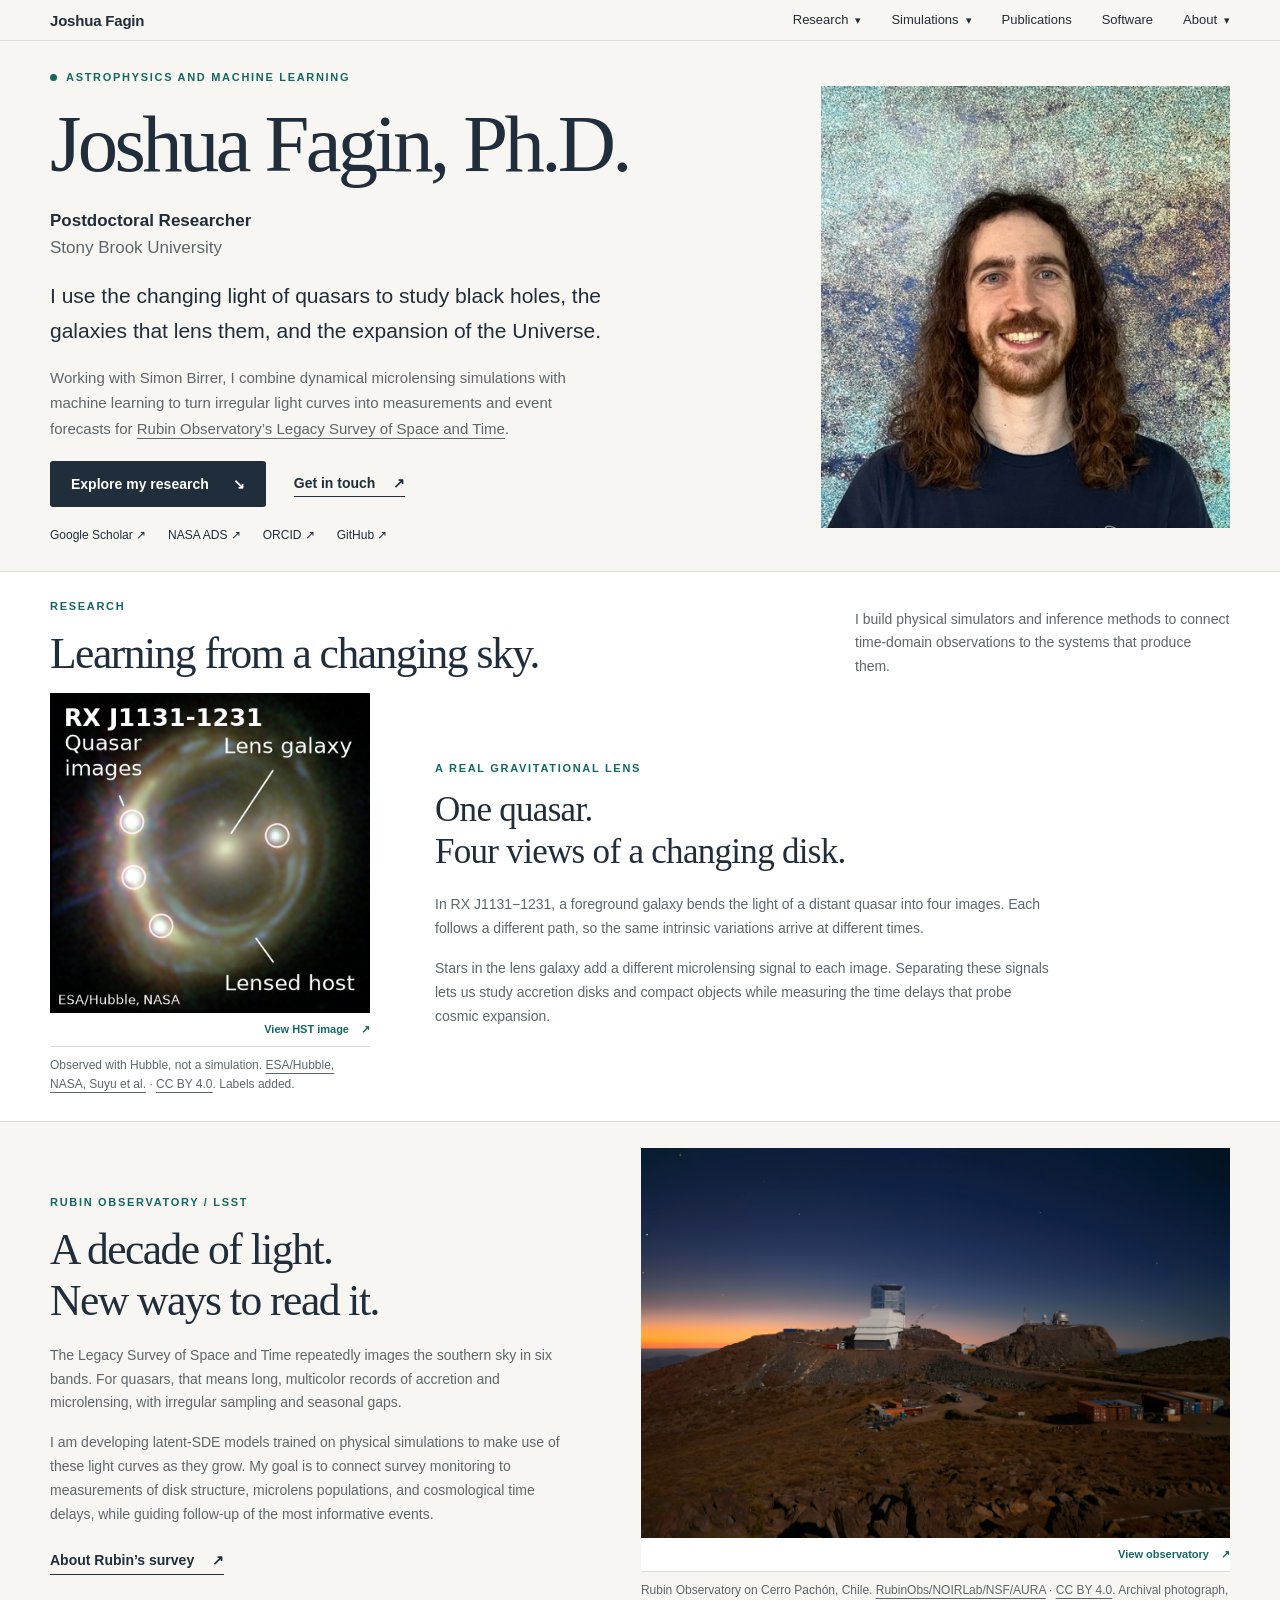
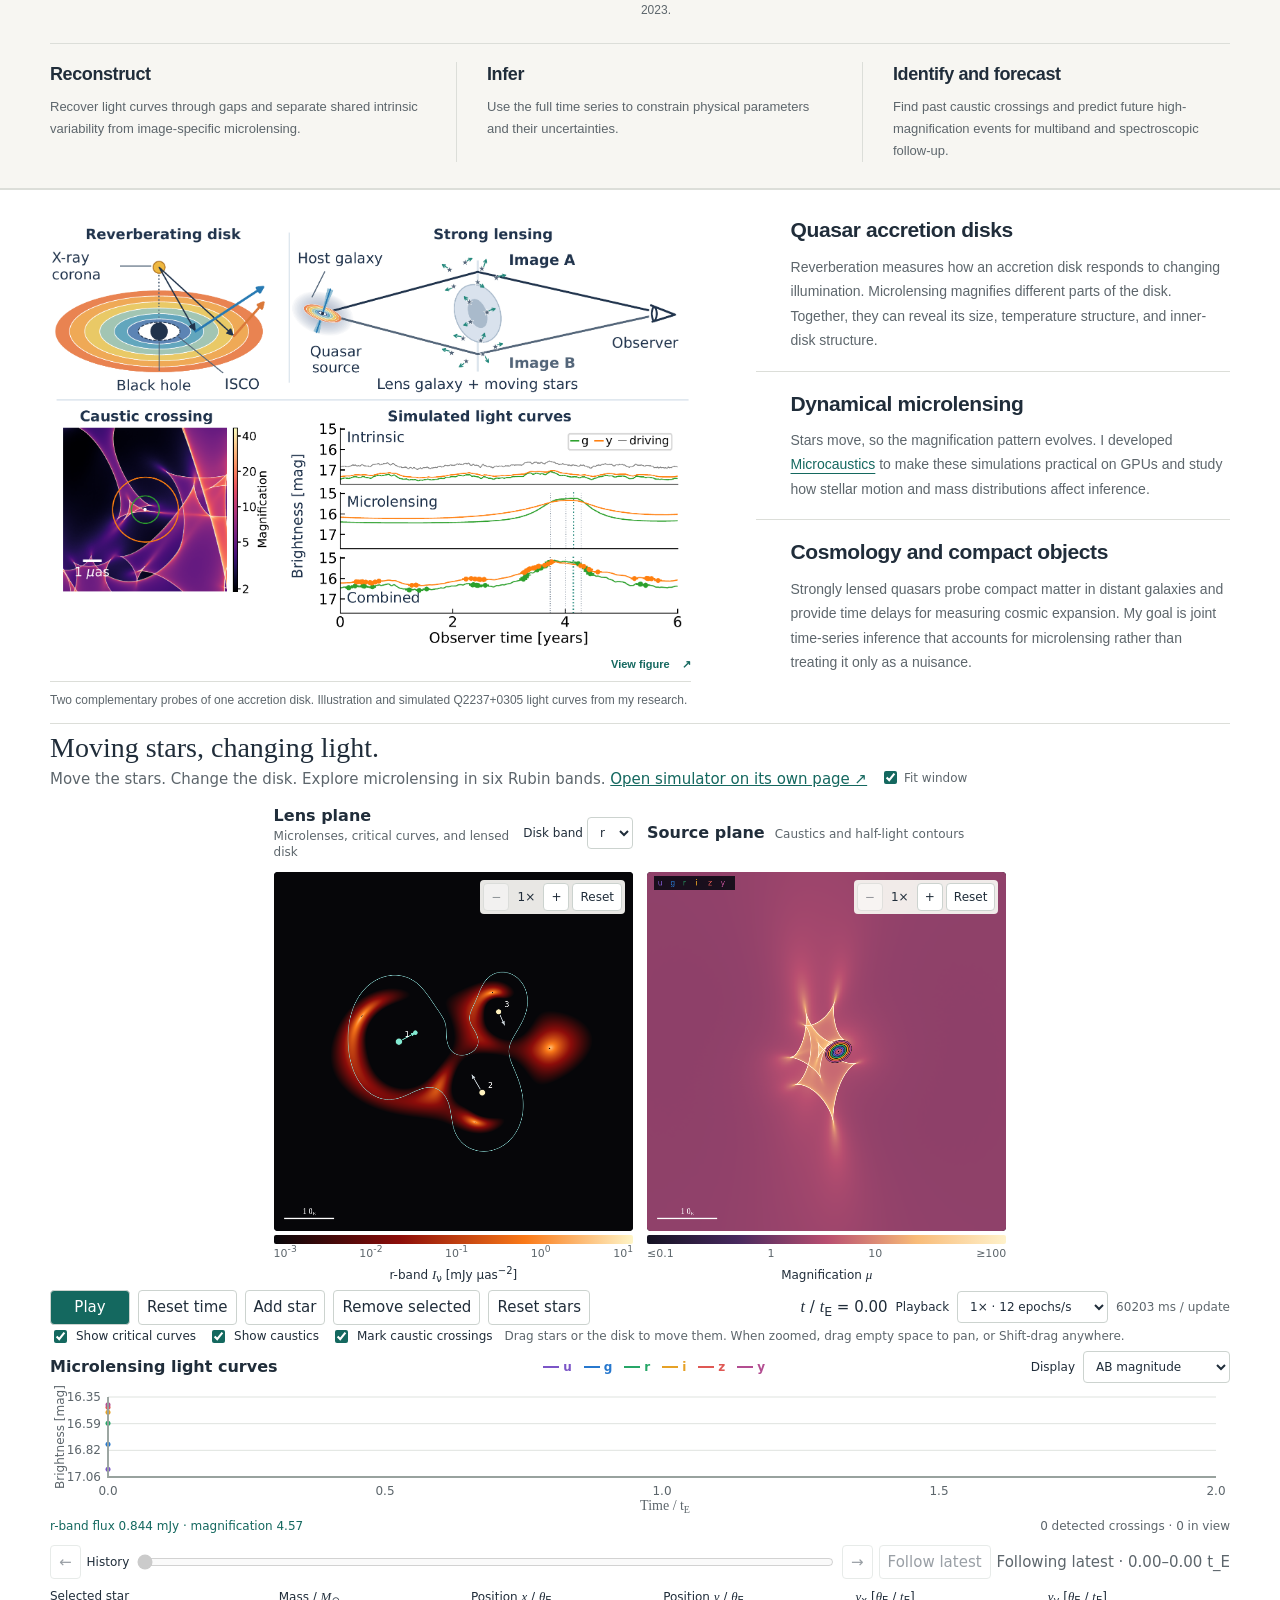
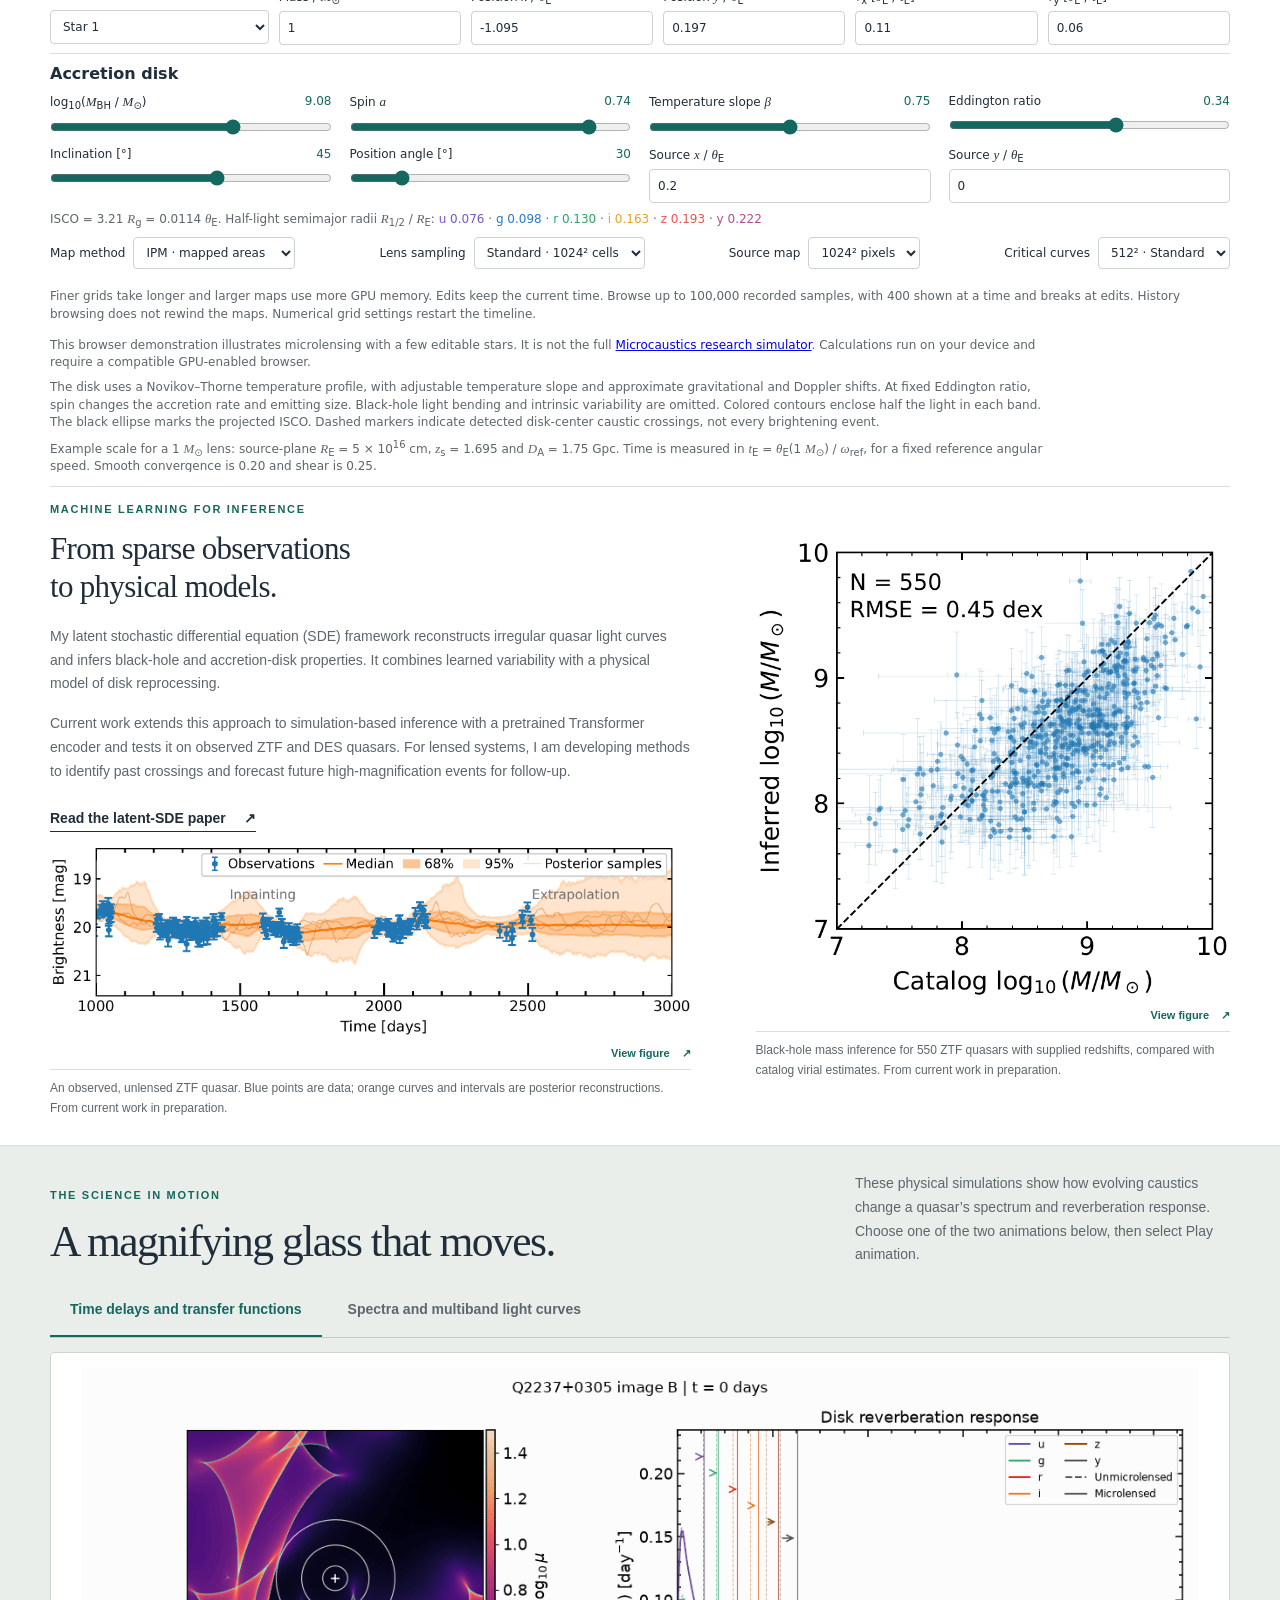
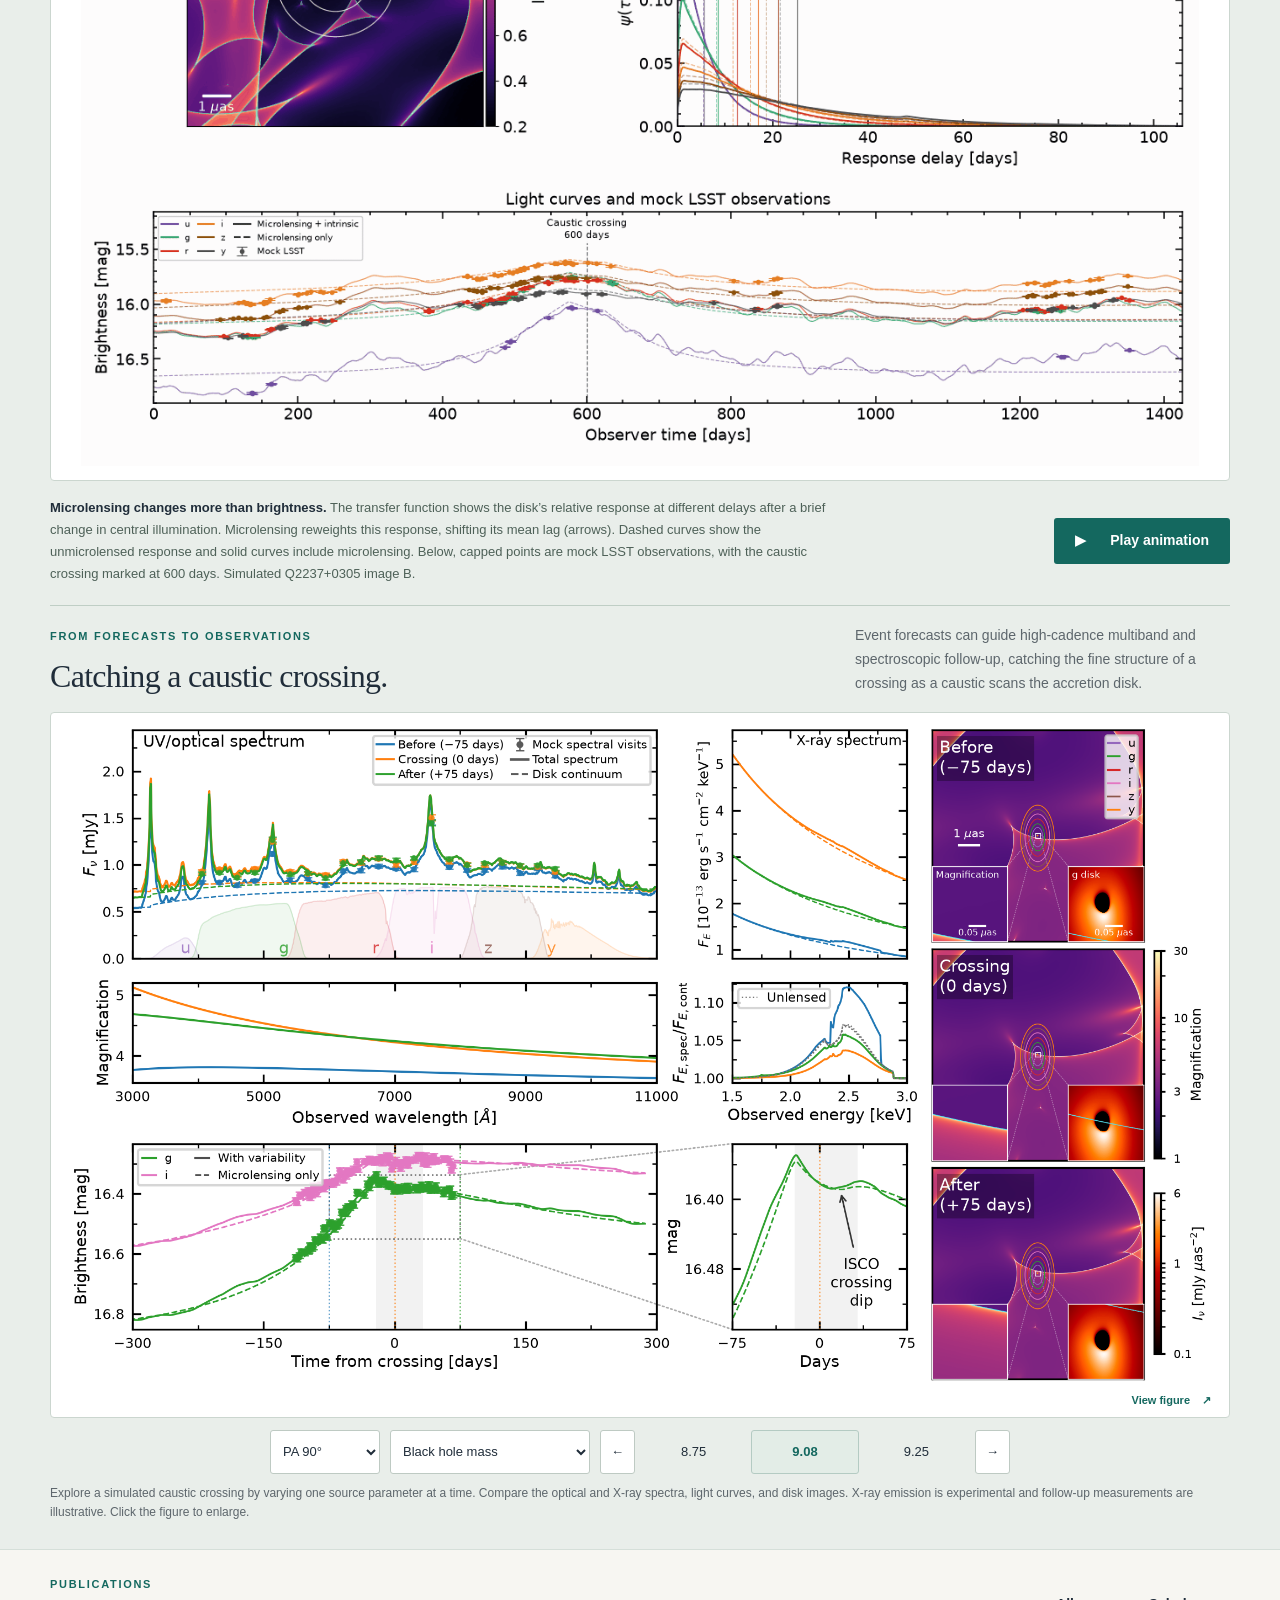
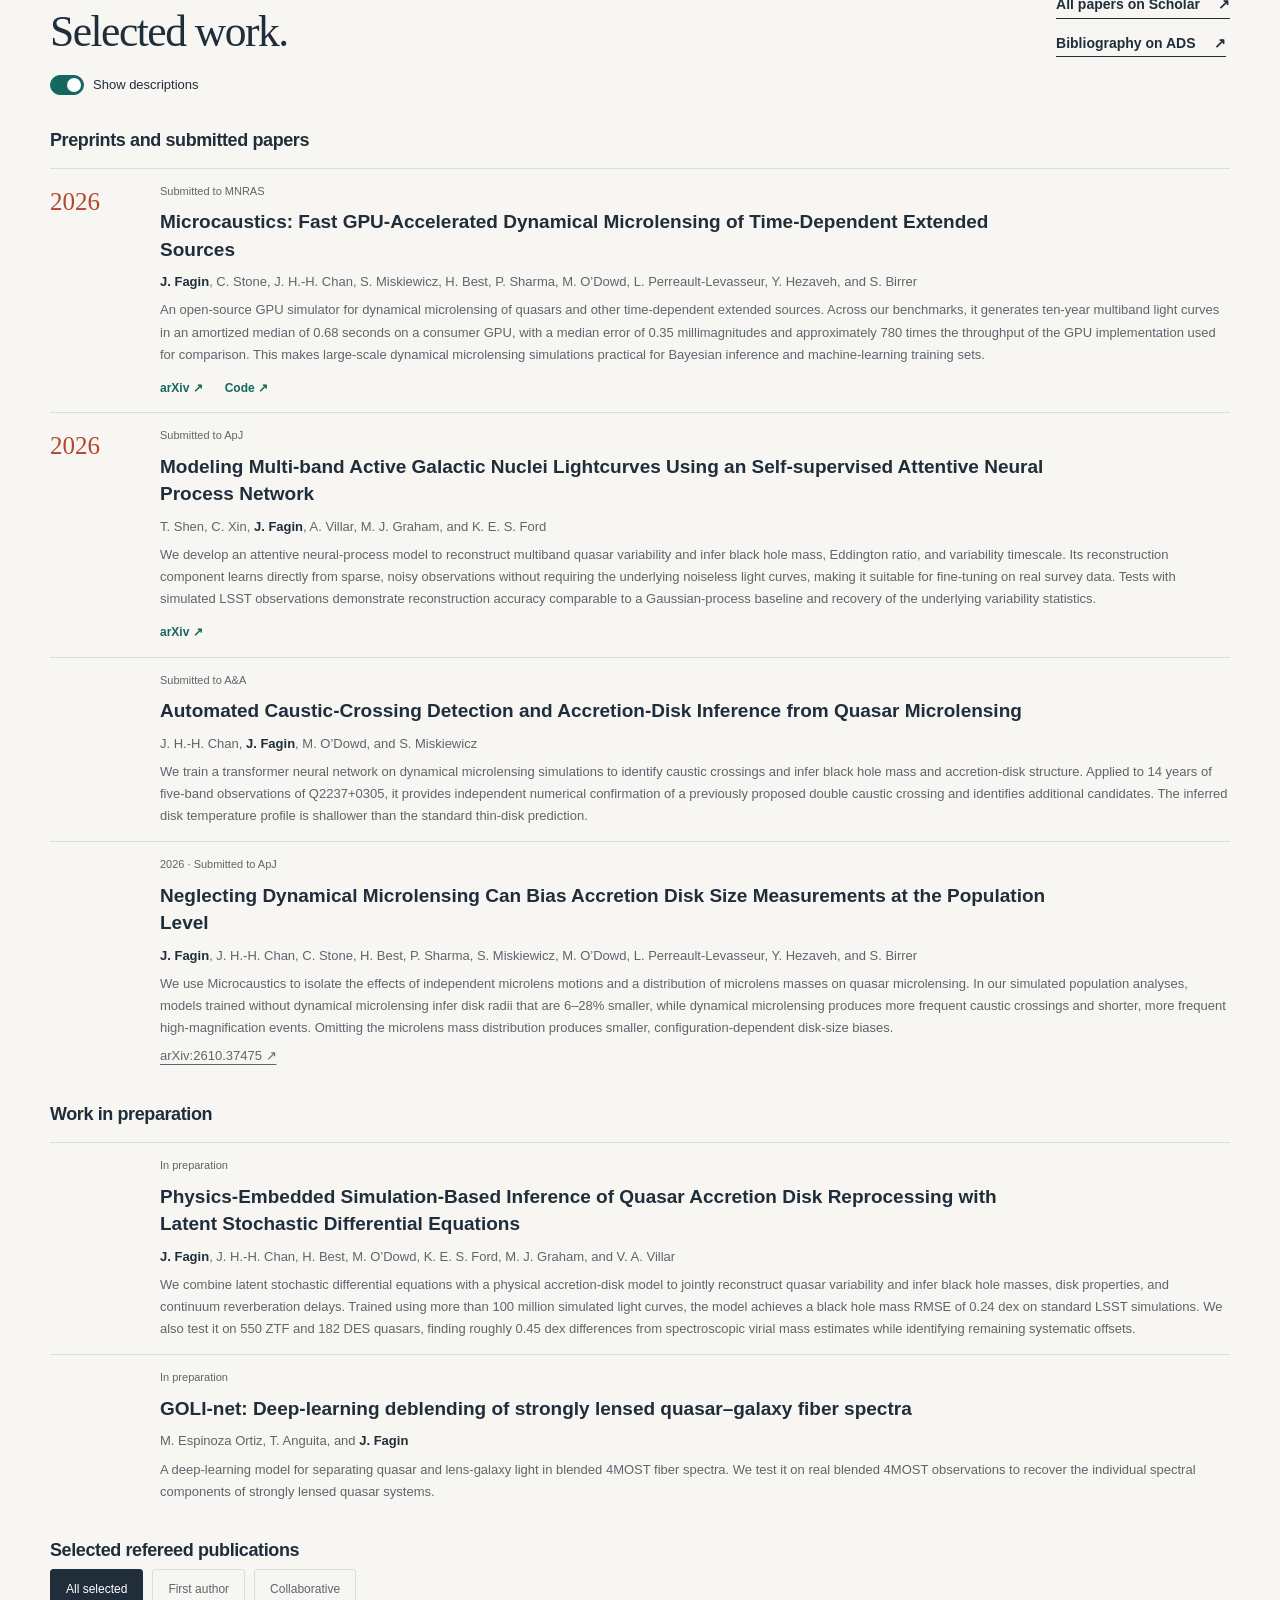
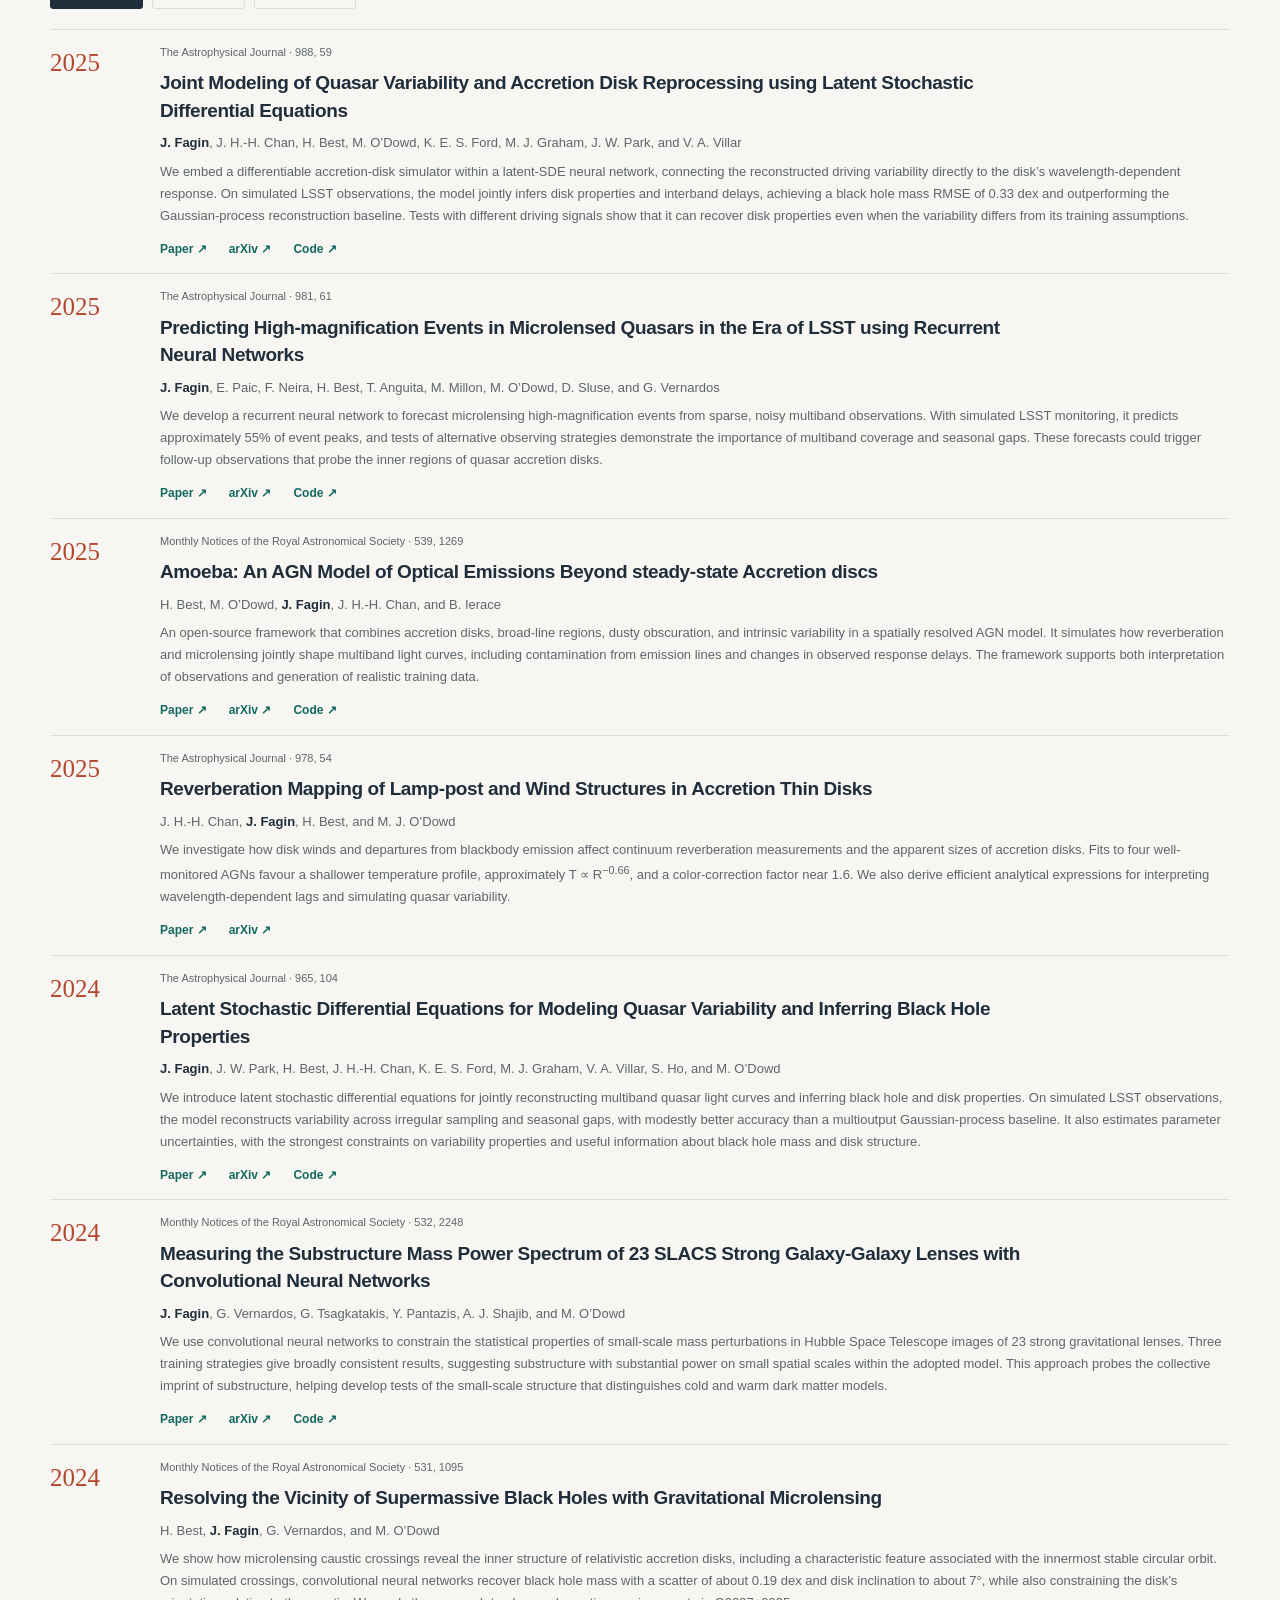
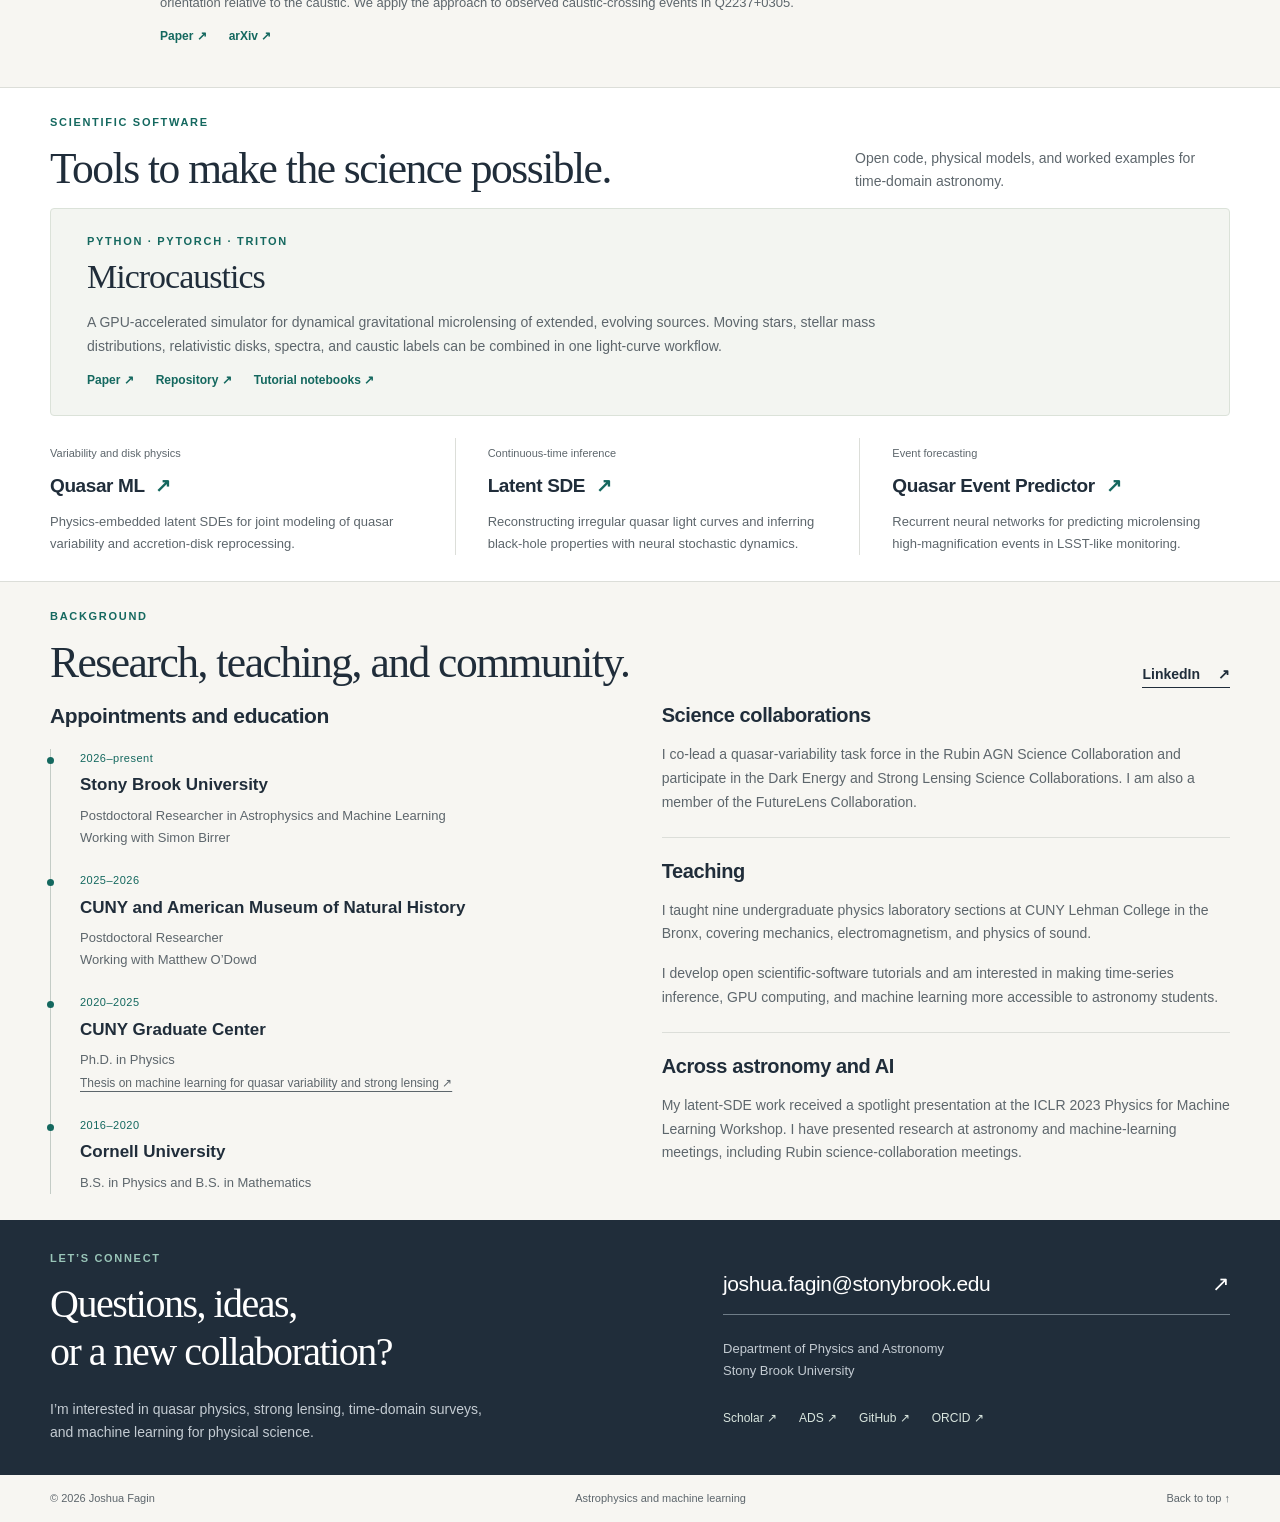
==== index.html @ 6894c5eb "Update simulator layout and history controls" ====
<!doctype html>
<html lang="en">
<head>
  <meta charset="utf-8">
  <meta name="viewport" content="width=device-width, initial-scale=1">
  <meta name="description" content="Joshua Fagin is a postdoctoral researcher at Stony Brook University working on quasar variability, dynamical microlensing, and machine learning.">
  <meta name="theme-color" content="#f7f6f2">
  <meta property="og:type" content="website">
  <meta property="og:title" content="Joshua Fagin | Astrophysics and Machine Learning">
  <meta property="og:description" content="Using changing quasar light to study black holes, compact objects, and cosmology. Research, publications, and scientific software.">
  <meta property="og:image" content="https://jfagin.github.io/assets/joshua-fagin.jpg">
  <meta property="og:image:alt" content="Joshua Fagin in front of an astronomical image">
  <meta property="og:url" content="https://jfagin.github.io/">
  <link rel="canonical" href="https://jfagin.github.io/">
  <link rel="icon" href="assets/favicon.svg" type="image/svg+xml">
  <link rel="stylesheet" href="styles.css?v=20261028-history">
  <script src="script.js?v=20261025-navigation-2" defer></script>
  <script src="simulator-embed.js?v=20261028-history" defer></script>
  <link rel="stylesheet" href="crossing.css?v=20261025-spins">
  <script src="crossing-data.js?v=20261025-spins" defer></script>
  <script src="crossing.js?v=20261025-spins" defer></script>
  <title>Joshua Fagin | Astrophysics and Machine Learning</title>
  <script type="application/ld+json">
  {
    "@context": "https://schema.org",
    "@type": "Person",
    "name": "Joshua Fagin",
    "url": "https://jfagin.github.io/",
    "jobTitle": "Postdoctoral Researcher in Astrophysics and Machine Learning",
    "affiliation": {"@type": "CollegeOrUniversity", "name": "Stony Brook University"},
    "email": "mailto:joshua.fagin@stonybrook.edu",
    "sameAs": ["https://scholar.google.com/citations?user=cvoJrPEAAAAJ", "https://orcid.org/0000-0001-8723-6136", "https://github.com/JFagin"],
    "knowsAbout": ["Gravitational microlensing", "Quasar variability", "Machine learning", "Time-delay cosmography"]
  }
  </script>
  <script type="application/ld+json">
  {
    "@context": "https://schema.org",
    "@type": "ScholarlyArticle",
    "name": "Modeling Multi-band Active Galactic Nuclei Lightcurves Using an Self-supervised Attentive Neural Process Network",
    "url": "https://arxiv.org/abs/2610.24195",
    "identifier": "arXiv:2610.24195",
    "author": [
      {"@type": "Person", "name": "Tzuken Shen"},
      {"@type": "Person", "name": "Chengcheng Xin"},
      {"@type": "Person", "name": "Joshua Fagin"},
      {"@type": "Person", "name": "Ashley Villar"},
      {"@type": "Person", "name": "Matthew J. Graham"},
      {"@type": "Person", "name": "K.E. Saavik Ford"}
    ],
    "creativeWorkStatus": "Submitted to ApJ"
  }
  </script>
</head>
<body>
  <a class="skip-link" href="#main">Skip to content</a>
  <header class="site-header">
    <div class="container header-inner">
      <a class="wordmark" href="#home" aria-label="Joshua Fagin, home">Joshua Fagin</a>
      <button class="menu-toggle" type="button" aria-expanded="false" aria-controls="site-nav" hidden>Menu <span aria-hidden="true">+</span></button>
      <nav id="site-nav" aria-label="Main navigation">
        <details class="nav-group">
          <summary>Research <span class="nav-chevron" aria-hidden="true">▾</span></summary>
          <div class="nav-dropdown">
            <a href="#research">Lensed quasars</a>
            <a href="#rubin">Rubin / LSST</a>
            <a href="#accretion-disks">Microlensing and accretion disks</a>
            <a href="#machine-learning">Machine learning</a>
          </div>
        </details>
        <details class="nav-group">
          <summary>Simulations <span class="nav-chevron" aria-hidden="true">▾</span></summary>
          <div class="nav-dropdown">
            <a href="#interactive-microlensing">Interactive microlensing</a>
            <a href="#in-motion">Dynamical microlensing maps</a>
            <a href="#follow-up">Caustic crossings</a>
          </div>
        </details>
        <a href="#publications">Publications</a>
        <a href="#software">Software</a>
        <details class="nav-group">
          <summary>About <span class="nav-chevron" aria-hidden="true">▾</span></summary>
          <div class="nav-dropdown">
            <a href="#education">Appointments and education</a>
            <a href="#teaching-service">Teaching and service</a>
            <a href="#contact">Contact</a>
          </div>
        </details>
      </nav>
    </div>
  </header>

  <main id="main">
    <section class="hero container" id="home" aria-labelledby="hero-title">
      <div class="hero-copy">
        <p class="eyebrow"><span class="status-dot" aria-hidden="true"></span> Astrophysics and machine learning</p>
        <h1 id="hero-title">Joshua Fagin, Ph.D.</h1>
        <p class="position">Postdoctoral Researcher<br><span>Stony Brook University</span></p>
        <p class="hero-intro">I use the changing light of quasars to study black holes, the galaxies that lens them, and the expansion of the Universe.</p>
        <p class="hero-detail">Working with Simon Birrer, I combine dynamical microlensing simulations with machine learning to turn irregular light curves into measurements and event forecasts for <a href="#rubin">Rubin Observatory’s Legacy Survey of Space and Time</a>.</p>
        <div class="hero-actions">
          <a class="button button-primary" href="#research">Explore my research <span aria-hidden="true">↘</span></a>
          <a class="text-link" href="mailto:joshua.fagin@stonybrook.edu">Get in touch <span aria-hidden="true">↗</span></a>
        </div>
        <div class="profile-links" aria-label="Research profiles">
          <a href="https://scholar.google.com/citations?hl=en&amp;user=cvoJrPEAAAAJ">Google Scholar <span aria-hidden="true">↗</span></a>
          <a href="https://ui.adsabs.harvard.edu/search/q=author%3A%22Fagin%2C%20Joshua%22&amp;sort=date%20desc">NASA ADS <span aria-hidden="true">↗</span></a>
          <a href="https://orcid.org/0000-0001-8723-6136">ORCID <span aria-hidden="true">↗</span></a>
          <a href="https://github.com/JFagin">GitHub <span aria-hidden="true">↗</span></a>
        </div>
      </div>
      <figure class="portrait">
        <div class="portrait-frame"><img src="assets/joshua-fagin.jpg" alt="Joshua Fagin" width="529" height="529" fetchpriority="high"></div>
      </figure>
    </section>

    <section class="research section" id="research" aria-labelledby="research-title">
      <div class="container">
        <div class="section-heading">
          <div><p class="eyebrow">Research</p><h2 id="research-title">Learning from a changing sky.</h2></div>
          <p>I build physical simulators and inference methods to connect time-domain observations to the systems that produce them.</p>
        </div>

        <article class="real-lens-feature" aria-labelledby="real-lens-title">
          <figure class="science-figure real-lens-figure">
            <a href="assets/rx-j1131-hst.png" class="figure-link" data-figure data-title="RX J1131−1231: one quasar, four images" data-caption="Hubble Space Telescope observations of RX J1131−1231. Four images of the same quasar surround the foreground lens galaxy, with the quasar's host galaxy stretched into arcs. Image: ESA/Hubble, NASA, Suyu et al., CC BY 4.0. Labels and circles added for my proposal.">
              <img src="assets/rx-j1131-hst.png" alt="Labeled Hubble image of RX J1131−1231 showing four quasar images, the central foreground lens galaxy, and the lensed host-galaxy arcs" width="418" height="418" loading="lazy">
              <span class="enlarge-label">View HST image <span aria-hidden="true">↗</span></span>
            </a>
            <figcaption>Observed with Hubble, not a simulation. <a href="https://esahubble.org/images/heic1702d/">ESA/Hubble, NASA, Suyu et al.</a> · <a href="https://creativecommons.org/licenses/by/4.0/">CC BY 4.0</a>. Labels added.</figcaption>
          </figure>
          <div class="feature-copy">
            <p class="eyebrow">A real gravitational lens</p>
            <h3 id="real-lens-title">One quasar.<br>Four views of a changing disk.</h3>
            <p>In RX J1131−1231, a foreground galaxy bends the light of a distant quasar into four images. Each follows a different path, so the same intrinsic variations arrive at different times.</p>
            <p>Stars in the lens galaxy add a different microlensing signal to each image. Separating these signals lets us study accretion disks and compact objects while measuring the time delays that probe cosmic expansion.</p>
          </div>
        </article>

      </div>
    </section>

    <section class="rubin-section section" id="rubin" aria-labelledby="rubin-title">
      <div class="container">
        <div class="rubin-feature">
          <div class="feature-copy">
            <p class="eyebrow">Rubin Observatory / LSST</p>
            <h2 id="rubin-title">A decade of light.<br>New ways to read it.</h2>
            <p>The Legacy Survey of Space and Time repeatedly images the southern sky in six bands. For quasars, that means long, multicolor records of accretion and microlensing, with irregular sampling and seasonal gaps.</p>
            <p>I am developing latent-SDE models trained on physical simulations to make use of these light curves as they grow. My goal is to connect survey monitoring to measurements of disk structure, microlens populations, and cosmological time delays, while guiding follow-up of the most informative events.</p>
            <a class="text-link" href="https://rubinobservatory.org/explore/how-rubin-works/lsst">About Rubin’s survey <span aria-hidden="true">↗</span></a>
          </div>
          <figure class="science-figure rubin-photo">
            <a href="assets/rubin-observatory.jpg" class="figure-link" data-figure data-title="Vera C. Rubin Observatory" data-caption="Rubin Observatory on Cerro Pachón, Chile, at twilight. Archival observatory photograph released in 2023, not a rendering. Credit: RubinObs/NOIRLab/NSF/AURA, CC BY 4.0. Original photograph unchanged.">
              <img src="assets/rubin-observatory.jpg" alt="Vera C. Rubin Observatory on Cerro Pachón beneath a blue and orange twilight sky" width="4928" height="3264" loading="lazy">
              <span class="enlarge-label">View observatory <span aria-hidden="true">↗</span></span>
            </a>
            <figcaption>Rubin Observatory on Cerro Pachón, Chile. <a href="https://noirlab.edu/public/images/noirlab2327c/">RubinObs/NOIRLab/NSF/AURA</a> · <a href="https://creativecommons.org/licenses/by/4.0/">CC BY 4.0</a>. Archival photograph, 2023.</figcaption>
          </figure>
        </div>
        <div class="rubin-goals" aria-label="My research goals for Rubin light curves">
          <article><h3>Reconstruct</h3><p>Recover light curves through gaps and separate shared intrinsic variability from image-specific microlensing.</p></article>
          <article><h3>Infer</h3><p>Use the full time series to constrain physical parameters and their uncertainties.</p></article>
          <article><h3>Identify and forecast</h3><p>Find past caustic crossings and predict future high-magnification events for multiband and spectroscopic follow-up.</p></article>
        </div>
      </div>
    </section>

    <section class="research section research-details" id="accretion-disks" aria-label="Microlensing and machine-learning methods">
      <div class="container">
        <div class="research-overview">
          <figure class="science-figure overview-figure">
            <a href="assets/lensing-and-reverberation.png" class="figure-link" data-figure data-title="Reverberation and gravitational microlensing" data-caption="Physical Q2237+0305 image-A simulation. Intrinsic disk variability and dynamical microlensing combine to produce the observed light curve. The plotted observations are simulated Rubin visits, not real data.">
              <img src="assets/lensing-and-reverberation.png" alt="Diagram connecting a reverberating black-hole accretion disk, a foreground lens galaxy with moving stars, and simulated quasar light curves" width="1847" height="1217" loading="lazy">
              <span class="enlarge-label">View figure <span aria-hidden="true">↗</span></span>
            </a>
            <figcaption>Two complementary probes of one accretion disk. Illustration and simulated Q2237+0305 light curves from my research.</figcaption>
          </figure>
          <div class="research-topics">
            <article>
              <h3>Quasar accretion disks</h3>
              <p>Reverberation measures how an accretion disk responds to changing illumination. Microlensing magnifies different parts of the disk. Together, they can reveal its size, temperature structure, and inner-disk structure.</p>
            </article>
            <article>
              <h3>Dynamical microlensing</h3>
              <p>Stars move, so the magnification pattern evolves. I developed <a href="#microcaustics">Microcaustics</a> to make these simulations practical on GPUs and study how stellar motion and mass distributions affect inference.</p>
            </article>
            <article>
              <h3>Cosmology and compact objects</h3>
              <p>Strongly lensed quasars probe compact matter in distant galaxies and provide time delays for measuring cosmic expansion. My goal is joint time-series inference that accounts for microlensing rather than treating it only as a nuisance.</p>
            </article>
          </div>
        </div>

        <div class="simulator-embed" id="interactive-microlensing">
          <iframe id="microlensing-frame" title="Interactive dynamical microlensing simulator" src="microlensing/index.html?embed=1&amp;v=20261028-history" loading="lazy" width="1160" height="1450"></iframe>
        </div>

        <article class="model-feature" id="machine-learning">
          <div class="feature-copy">
            <p class="eyebrow">Machine learning for inference</p>
            <h3>From sparse observations<br>to physical models.</h3>
            <p>My latent stochastic differential equation (SDE) framework reconstructs irregular quasar light curves and infers black-hole and accretion-disk properties. It combines learned variability with a physical model of disk reprocessing.</p>
            <p>Current work extends this approach to simulation-based inference with a pretrained Transformer encoder and tests it on observed ZTF and DES quasars. For lensed systems, I am developing methods to identify past crossings and forecast future high-magnification events for follow-up.</p>
            <a class="text-link" href="https://doi.org/10.3847/1538-4357/addabc">Read the latent-SDE paper <span aria-hidden="true">↗</span></a>
          </div>
          <figure class="science-figure reconstruction-figure">
            <a href="assets/quasar-reconstruction.png" class="figure-link" data-figure data-title="Reconstructing an observed quasar light curve" data-caption="An unlensed ZTF r-band example from work in preparation. Blue points are observations. Orange curves and intervals show the model's posterior reconstruction, including gaps and extrapolation.">
              <img src="assets/quasar-reconstruction.png" alt="Observed ZTF quasar light curve with latent-SDE posterior samples and uncertainty intervals for inpainting and extrapolation" width="1827" height="545" loading="lazy">
              <span class="enlarge-label">View figure <span aria-hidden="true">↗</span></span>
            </a>
            <figcaption>An observed, unlensed ZTF quasar. Blue points are data; orange curves and intervals are posterior reconstructions. From current work in preparation.</figcaption>
          </figure>
          <figure class="science-figure mass-figure">
            <a href="assets/ztf-mass-predictions.png" class="figure-link" data-figure data-title="Black-hole mass inference from ZTF light curves" data-caption="Black-hole masses inferred for 550 observed ZTF quasars with supplied redshifts, compared with catalog virial mass estimates. The dashed line marks equality. The reported RMSE is 0.45 dex. From current work in preparation.">
              <img src="assets/ztf-mass-predictions.png" alt="Black-hole masses inferred for 550 ZTF quasars versus catalog virial estimates, with error bars, an equality line, and RMSE of 0.45 dex" width="795" height="770" loading="lazy">
              <span class="enlarge-label">View figure <span aria-hidden="true">↗</span></span>
            </a>
            <figcaption>Black-hole mass inference for 550 ZTF quasars with supplied redshifts, compared with catalog virial estimates. From current work in preparation.</figcaption>
          </figure>
        </article>
      </div>
    </section>

    <section class="in-motion section" id="in-motion" aria-labelledby="motion-title">
      <div class="container">
        <div class="section-heading">
          <div><p class="eyebrow">The science in motion</p><h2 id="motion-title">A magnifying glass that moves.</h2></div>
          <p>These physical simulations show how evolving caustics change a quasar’s spectrum and reverberation response. Choose one of the two animations below, then select Play animation.</p>
        </div>
        <div class="animation-tabs" role="group" aria-label="Choose a simulation" hidden>
          <button type="button" class="tab-button" aria-pressed="true" data-animation-tab="transfer">Time delays and transfer functions</button>
          <button type="button" class="tab-button" aria-pressed="false" data-animation-tab="spectrum">Spectra and multiband light curves</button>
        </div>
        <figure class="animation-figure" id="animation-transfer" data-animation-panel="transfer">
          <div class="animation-surface">
            <img id="transfer-image" src="assets/microlensing-transfer.png?v=seed42-lsst5" data-still="assets/microlensing-transfer.png?v=seed42-lsst5" data-animation="assets/microlensing-transfer.gif?v=seed42-lsst5" alt="Simulated Q2237 image-B magnification map, six-band disk reverberation responses and daily light curves, with mock LSST observations and one labeled caustic-crossing time" width="1280" height="800" loading="lazy">
          </div>
          <div class="animation-bottom">
            <figcaption><strong>Microlensing changes more than brightness.</strong> The transfer function shows the disk’s relative response at different delays after a brief change in central illumination. Microlensing reweights this response, shifting its mean lag (arrows). Dashed curves show the unmicrolensed response and solid curves include microlensing. Below, capped points are mock LSST observations, with the caustic crossing marked at 600 days. Simulated Q2237+0305 image B.</figcaption>
            <button class="button button-play" type="button" data-play="transfer-image" aria-controls="transfer-image" aria-pressed="false" hidden><span aria-hidden="true">▶</span> Play animation</button>
          </div>
          <noscript><p><a href="assets/microlensing-transfer.gif?v=seed42-lsst5">Open transfer-function animation (7.4 MB)</a></p></noscript>
        </figure>
        <figure class="animation-figure" id="animation-spectrum" data-animation-panel="spectrum">
          <div class="animation-surface">
            <img id="spectrum-image" src="assets/microlensing-spectrum.png?v=seed1003-lsst4" data-still="assets/microlensing-spectrum.png?v=seed1003-lsst4" data-animation="assets/microlensing-spectrum.gif?v=seed1003-lsst4" alt="Simulated moving microlensing map, evolving quasar spectrum, wavelength-dependent magnification, and six-band daily light curves with mock LSST observations and a labeled caustic crossing" width="1280" height="835" loading="lazy">
          </div>
          <div class="animation-bottom">
            <figcaption><strong>One crossing, many wavelengths.</strong> A simulated magnification pattern, evolving disk continuum, empirical emission lines, and Rubin bandpasses connect the source physics to daily multiband light curves. Points with capped error bars are mock LSST observations; the caustic-crossing time is marked. Simulated Q2237+0305 image B.</figcaption>
            <button class="button button-play" type="button" data-play="spectrum-image" aria-controls="spectrum-image" aria-pressed="false" hidden><span aria-hidden="true">▶</span> Play animation</button>
          </div>
          <noscript><p><a href="assets/microlensing-spectrum.gif?v=seed1003-lsst4">Open spectral animation (8.6 MB)</a></p></noscript>
        </figure>
        <p class="sr-only" id="animation-status" role="status"></p>

        <article class="follow-up-feature" id="follow-up" aria-labelledby="follow-up-title">
          <div class="section-heading">
            <div><p class="eyebrow">From forecasts to observations</p><h3 id="follow-up-title">Catching a caustic crossing.</h3></div>
            <p>Event forecasts can guide high-cadence multiband and spectroscopic follow-up, catching the fine structure of a crossing as a caustic scans the accretion disk.</p>
          </div>
          <figure class="science-figure crossing-explorer">
            <a id="crossing-figure" href="assets/crossing/pa90/reference.png" class="figure-link" data-figure data-title="Caustic crossing at position angle 90°" data-caption="Simulated optical and X-ray spectra, light curves, and magnification maps. X-ray emission is experimental and follow-up measurements are illustrative, not observations.">
              <img id="crossing-image" src="assets/crossing/pa90/reference.png" alt="Simulated caustic crossing at position angle 90 degrees with optical and X-ray spectra, light curves and magnification maps" width="2068" height="1194" loading="lazy">
              <span class="enlarge-label">View figure <span aria-hidden="true">↗</span></span>
            </a>
            <div class="crossing-controls" id="crossing-controls" hidden>
              <label class="sr-only" for="crossing-orientation">Reference position angle</label>
              <select id="crossing-orientation" title="Reference position angle for the parameter series"><option value="0">PA 0°</option><option value="90" selected>PA 90°</option></select>
              <label class="sr-only" for="crossing-parameter">Source parameter</label>
              <select id="crossing-parameter">
                <option value="mass">Black hole mass</option><option value="spin">Black hole spin</option>
                <option value="slope">Temperature slope</option><option value="inclination">Disk inclination</option>
                <option value="angle">Position angle</option><option value="corona">Corona width</option>
              </select>
              <div class="crossing-navigation">
                <button id="crossing-previous" type="button" aria-label="Previous parameter value">←</button>
                <div id="crossing-values" role="group" aria-label="Simulated values"></div>
                <button id="crossing-next" type="button" aria-label="Next parameter value">→</button>
              </div>
            </div>
            <figcaption>Explore a simulated caustic crossing by varying one source parameter at a time. Compare the optical and X-ray spectra, light curves, and disk images. X-ray emission is experimental and follow-up measurements are illustrative. Click the figure to enlarge.</figcaption>
            <p id="crossing-status" class="sr-only" role="status" aria-live="polite"></p>
            <p id="crossing-error" role="alert" hidden></p>
          </figure>
        </article>
      </div>
    </section>

    <section class="publications section container" id="publications" aria-labelledby="publications-title">
      <div class="section-heading">
        <div><p class="eyebrow">Publications</p><h2 id="publications-title">Selected work.</h2></div>
        <div class="section-links"><a class="text-link" href="https://scholar.google.com/citations?hl=en&amp;user=cvoJrPEAAAAJ">All papers on Scholar <span aria-hidden="true">↗</span></a><a class="text-link" href="https://ui.adsabs.harvard.edu/search/q=author%3A%22Fagin%2C%20Joshua%22&amp;sort=date%20desc">Bibliography on ADS <span aria-hidden="true">↗</span></a></div>
      </div>
      <label class="publication-description-toggle" hidden>
        <input id="publication-descriptions" type="checkbox" role="switch" checked>
        Show descriptions
      </label>
      <section class="ongoing-work" aria-labelledby="manuscripts-title">
        <h3 id="manuscripts-title">Preprints and submitted papers</h3>
        <ol class="publication-list">
          <li>
            <div class="publication-year">2026</div><article><p class="publication-venue">Submitted to MNRAS</p><h4><a href="https://arxiv.org/abs/2610.19703">Microcaustics: Fast GPU-Accelerated Dynamical Microlensing of Time-Dependent Extended Sources</a></h4><p class="publication-authors"><strong>J. Fagin</strong>, C. Stone, J. H.-H. Chan, S. Miskiewicz, H. Best, P. Sharma, M. O’Dowd, L. Perreault-Levasseur, Y. Hezaveh, and S. Birrer</p><p>An open-source GPU simulator for dynamical microlensing of quasars and other time-dependent extended sources. Across our benchmarks, it generates ten-year multiband light curves in an amortized median of 0.68 seconds on a consumer GPU, with a median error of 0.35 millimagnitudes and approximately 780 times the throughput of the GPU implementation used for comparison. This makes large-scale dynamical microlensing simulations practical for Bayesian inference and machine-learning training sets.</p><div class="paper-links"><a href="https://arxiv.org/abs/2610.19703">arXiv ↗</a><a href="https://github.com/JFagin/microcaustics">Code ↗</a></div></article>
          </li>
          <li>
            <div class="publication-year">2026</div><article><p class="publication-venue">Submitted to ApJ</p><h4><a href="https://arxiv.org/abs/2610.24195">Modeling Multi-band Active Galactic Nuclei Lightcurves Using an Self-supervised Attentive Neural Process Network</a></h4><p class="publication-authors">T. Shen, C. Xin, <strong>J. Fagin</strong>, A. Villar, M. J. Graham, and K. E. S. Ford</p><p>We develop an attentive neural-process model to reconstruct multiband quasar variability and infer black hole mass, Eddington ratio, and variability timescale. Its reconstruction component learns directly from sparse, noisy observations without requiring the underlying noiseless light curves, making it suitable for fine-tuning on real survey data. Tests with simulated LSST observations demonstrate reconstruction accuracy comparable to a Gaussian-process baseline and recovery of the underlying variability statistics.</p><div class="paper-links"><a href="https://arxiv.org/abs/2610.24195">arXiv ↗</a></div></article>
          </li>
          <li>
            <div class="publication-year" aria-hidden="true"></div><article><p class="publication-venue">Submitted to A&amp;A</p><h4>Automated Caustic-Crossing Detection and Accretion-Disk Inference from Quasar Microlensing</h4><p class="publication-authors">J. H.-H. Chan, <strong>J. Fagin</strong>, M. O’Dowd, and S. Miskiewicz</p><p>We train a transformer neural network on dynamical microlensing simulations to identify caustic crossings and infer black hole mass and accretion-disk structure. Applied to 14 years of five-band observations of Q2237+0305, it provides independent numerical confirmation of a previously proposed double caustic crossing and identifies additional candidates. The inferred disk temperature profile is shallower than the standard thin-disk prediction.</p></article>
          </li>
          <li>
            <div class="publication-year" aria-hidden="true"></div><article><p class="publication-venue">2026 · Submitted to ApJ</p><h4><a href="https://arxiv.org/abs/2610.37475">Neglecting Dynamical Microlensing Can Bias Accretion Disk Size Measurements at the Population Level</a></h4><p class="publication-authors"><strong>J. Fagin</strong>, J. H.-H. Chan, C. Stone, H. Best, P. Sharma, S. Miskiewicz, M. O’Dowd, L. Perreault-Levasseur, Y. Hezaveh, and S. Birrer</p><p>We use Microcaustics to isolate the effects of independent microlens motions and a distribution of microlens masses on quasar microlensing. In our simulated population analyses, models trained without dynamical microlensing infer disk radii that are 6–28% smaller, while dynamical microlensing produces more frequent caustic crossings and shorter, more frequent high-magnification events. Omitting the microlens mass distribution produces smaller, configuration-dependent disk-size biases.</p><p><a href="https://arxiv.org/abs/2610.37475">arXiv:2610.37475 ↗</a></p></article>
          </li>
        </ol>
        <h3>Work in preparation</h3>
        <ol class="publication-list">
          <li>
            <div class="publication-year" aria-hidden="true"></div><article><p class="publication-venue">In preparation</p><h4>Physics-Embedded Simulation-Based Inference of Quasar Accretion Disk Reprocessing with Latent Stochastic Differential Equations</h4><p class="publication-authors"><strong>J. Fagin</strong>, J. H.-H. Chan, H. Best, M. O’Dowd, K. E. S. Ford, M. J. Graham, and V. A. Villar</p><p>We combine latent stochastic differential equations with a physical accretion-disk model to jointly reconstruct quasar variability and infer black hole masses, disk properties, and continuum reverberation delays. Trained using more than 100 million simulated light curves, the model achieves a black hole mass RMSE of 0.24 dex on standard LSST simulations. We also test it on 550 ZTF and 182 DES quasars, finding roughly 0.45 dex differences from spectroscopic virial mass estimates while identifying remaining systematic offsets.</p></article>
          </li>
          <li>
            <div class="publication-year" aria-hidden="true"></div><article><p class="publication-venue">In preparation</p><h4>GOLI-net: Deep-learning deblending of strongly lensed quasar–galaxy fiber spectra</h4><p class="publication-authors">M. Espinoza Ortiz, T. Anguita, and <strong>J. Fagin</strong></p><p>A deep-learning model for separating quasar and lens-galaxy light in blended 4MOST fiber spectra. We test it on real blended 4MOST observations to recover the individual spectral components of strongly lensed quasar systems.</p></article>
          </li>
        </ol>
      </section>
      <h3 class="published-heading">Selected refereed publications</h3>
      <div class="publication-filters" role="group" aria-label="Filter selected publications" hidden>
        <button type="button" aria-pressed="true" data-filter="all">All selected</button>
        <button type="button" aria-pressed="false" data-filter="first-author">First author</button>
        <button type="button" aria-pressed="false" data-filter="collaborative">Collaborative</button>
      </div>
      <p class="sr-only" id="publication-count" role="status"></p>
      <ol class="publication-list">
        <li data-publication="first-author">
          <div class="publication-year">2025</div><article><p class="publication-venue">The Astrophysical Journal · 988, 59</p><h3><a href="https://doi.org/10.3847/1538-4357/addabc">Joint Modeling of Quasar Variability and Accretion Disk Reprocessing using Latent Stochastic Differential Equations</a></h3><p class="publication-authors"><strong>J. Fagin</strong>, J. H.-H. Chan, H. Best, M. O’Dowd, K. E. S. Ford, M. J. Graham, J. W. Park, and V. A. Villar</p><p>We embed a differentiable accretion-disk simulator within a latent-SDE neural network, connecting the reconstructed driving variability directly to the disk’s wavelength-dependent response. On simulated LSST observations, the model jointly infers disk properties and interband delays, achieving a black hole mass RMSE of 0.33 dex and outperforming the Gaussian-process reconstruction baseline. Tests with different driving signals show that it can recover disk properties even when the variability differs from its training assumptions.</p><div class="paper-links"><a href="https://doi.org/10.3847/1538-4357/addabc">Paper ↗</a><a href="https://arxiv.org/abs/2410.18423">arXiv ↗</a><a href="https://github.com/JFagin/Quasar_ML">Code ↗</a></div></article>
        </li>
        <li data-publication="first-author">
          <div class="publication-year">2025</div><article><p class="publication-venue">The Astrophysical Journal · 981, 61</p><h3><a href="https://doi.org/10.3847/1538-4357/adaebb">Predicting High-magnification Events in Microlensed Quasars in the Era of LSST using Recurrent Neural Networks</a></h3><p class="publication-authors"><strong>J. Fagin</strong>, E. Paic, F. Neira, H. Best, T. Anguita, M. Millon, M. O’Dowd, D. Sluse, and G. Vernardos</p><p>We develop a recurrent neural network to forecast microlensing high-magnification events from sparse, noisy multiband observations. With simulated LSST monitoring, it predicts approximately 55% of event peaks, and tests of alternative observing strategies demonstrate the importance of multiband coverage and seasonal gaps. These forecasts could trigger follow-up observations that probe the inner regions of quasar accretion disks.</p><div class="paper-links"><a href="https://doi.org/10.3847/1538-4357/adaebb">Paper ↗</a><a href="https://arxiv.org/abs/2409.08999">arXiv ↗</a><a href="https://github.com/JFagin/Quasar_Event_Predictor">Code ↗</a></div></article>
        </li>
        <li data-publication="collaborative">
          <div class="publication-year">2025</div><article><p class="publication-venue">Monthly Notices of the Royal Astronomical Society · 539, 1269</p><h3><a href="https://doi.org/10.1093/mnras/staf499">Amoeba: An AGN Model of Optical Emissions Beyond steady-state Accretion discs</a></h3><p class="publication-authors">H. Best, M. O’Dowd, <strong>J. Fagin</strong>, J. H.-H. Chan, and B. Ierace</p><p>An open-source framework that combines accretion disks, broad-line regions, dusty obscuration, and intrinsic variability in a spatially resolved AGN model. It simulates how reverberation and microlensing jointly shape multiband light curves, including contamination from emission lines and changes in observed response delays. The framework supports both interpretation of observations and generation of realistic training data.</p><div class="paper-links"><a href="https://doi.org/10.1093/mnras/staf499">Paper ↗</a><a href="https://arxiv.org/abs/2410.19630">arXiv ↗</a><a href="https://github.com/Henry-Best-01/Amoeba">Code ↗</a></div></article>
        </li>
        <li data-publication="collaborative">
          <div class="publication-year">2025</div><article><p class="publication-venue">The Astrophysical Journal · 978, 54</p><h3><a href="https://doi.org/10.3847/1538-4357/ad93af">Reverberation Mapping of Lamp-post and Wind Structures in Accretion Thin Disks</a></h3><p class="publication-authors">J. H.-H. Chan, <strong>J. Fagin</strong>, H. Best, and M. J. O’Dowd</p><p>We investigate how disk winds and departures from blackbody emission affect continuum reverberation measurements and the apparent sizes of accretion disks. Fits to four well-monitored AGNs favour a shallower temperature profile, approximately T ∝ R<sup>−0.66</sup>, and a color-correction factor near 1.6. We also derive efficient analytical expressions for interpreting wavelength-dependent lags and simulating quasar variability.</p><div class="paper-links"><a href="https://doi.org/10.3847/1538-4357/ad93af">Paper ↗</a><a href="https://arxiv.org/abs/2409.15669">arXiv ↗</a></div></article>
        </li>
        <li data-publication="first-author">
          <div class="publication-year">2024</div><article><p class="publication-venue">The Astrophysical Journal · 965, 104</p><h3><a href="https://doi.org/10.3847/1538-4357/ad2988">Latent Stochastic Differential Equations for Modeling Quasar Variability and Inferring Black Hole Properties</a></h3><p class="publication-authors"><strong>J. Fagin</strong>, J. W. Park, H. Best, J. H.-H. Chan, K. E. S. Ford, M. J. Graham, V. A. Villar, S. Ho, and M. O’Dowd</p><p>We introduce latent stochastic differential equations for jointly reconstructing multiband quasar light curves and inferring black hole and disk properties. On simulated LSST observations, the model reconstructs variability across irregular sampling and seasonal gaps, with modestly better accuracy than a multioutput Gaussian-process baseline. It also estimates parameter uncertainties, with the strongest constraints on variability properties and useful information about black hole mass and disk structure.</p><div class="paper-links"><a href="https://doi.org/10.3847/1538-4357/ad2988">Paper ↗</a><a href="https://arxiv.org/abs/2304.04277">arXiv ↗</a><a href="https://github.com/JFagin/latent_SDE">Code ↗</a></div></article>
        </li>
        <li data-publication="first-author">
          <div class="publication-year">2024</div><article><p class="publication-venue">Monthly Notices of the Royal Astronomical Society · 532, 2248</p><h3><a href="https://doi.org/10.1093/mnras/stae1593">Measuring the Substructure Mass Power Spectrum of 23 SLACS Strong Galaxy-Galaxy Lenses with Convolutional Neural Networks</a></h3><p class="publication-authors"><strong>J. Fagin</strong>, G. Vernardos, G. Tsagkatakis, Y. Pantazis, A. J. Shajib, and M. O’Dowd</p><p>We use convolutional neural networks to constrain the statistical properties of small-scale mass perturbations in Hubble Space Telescope images of 23 strong gravitational lenses. Three training strategies give broadly consistent results, suggesting substructure with substantial power on small spatial scales within the adopted model. This approach probes the collective imprint of substructure, helping develop tests of the small-scale structure that distinguishes cold and warm dark matter models.</p><div class="paper-links"><a href="https://doi.org/10.1093/mnras/stae1593">Paper ↗</a><a href="https://arxiv.org/abs/2403.13881">arXiv ↗</a><a href="https://github.com/JFagin/GRF_ML">Code ↗</a></div></article>
        </li>
        <li data-publication="collaborative">
          <div class="publication-year">2024</div><article><p class="publication-venue">Monthly Notices of the Royal Astronomical Society · 531, 1095</p><h3><a href="https://doi.org/10.1093/mnras/stae1182">Resolving the Vicinity of Supermassive Black Holes with Gravitational Microlensing</a></h3><p class="publication-authors">H. Best, <strong>J. Fagin</strong>, G. Vernardos, and M. O’Dowd</p><p>We show how microlensing caustic crossings reveal the inner structure of relativistic accretion disks, including a characteristic feature associated with the innermost stable circular orbit. On simulated crossings, convolutional neural networks recover black hole mass with a scatter of about 0.19 dex and disk inclination to about 7°, while also constraining the disk’s orientation relative to the caustic. We apply the approach to observed caustic-crossing events in Q2237+0305.</p><div class="paper-links"><a href="https://doi.org/10.1093/mnras/stae1182">Paper ↗</a><a href="https://arxiv.org/abs/2210.10500">arXiv ↗</a></div></article>
        </li>
      </ol>
    </section>

    <section class="software section" id="software" aria-labelledby="software-title">
      <div class="container">
        <div class="section-heading">
          <div><p class="eyebrow">Scientific software</p><h2 id="software-title">Tools to make the science possible.</h2></div>
          <p>Open code, physical models, and worked examples for time-domain astronomy.</p>
        </div>
        <article class="software-feature" id="microcaustics">
          <div><p class="eyebrow">Python · PyTorch · Triton</p><h3>Microcaustics</h3><p>A GPU-accelerated simulator for dynamical gravitational microlensing of extended, evolving sources. Moving stars, stellar mass distributions, relativistic disks, spectra, and caustic labels can be combined in one light-curve workflow.</p><div class="paper-links"><a href="https://arxiv.org/abs/2610.19703">Paper ↗</a><a href="https://github.com/JFagin/microcaustics">Repository ↗</a><a href="https://github.com/JFagin/microcaustics/tree/main/examples/notebooks">Tutorial notebooks ↗</a></div></div>
        </article>
        <div class="software-grid">
          <article><span class="small-label">Variability and disk physics</span><h3><a href="https://github.com/JFagin/Quasar_ML">Quasar ML <span aria-hidden="true">↗</span></a></h3><p>Physics-embedded latent SDEs for joint modeling of quasar variability and accretion-disk reprocessing.</p></article>
          <article><span class="small-label">Continuous-time inference</span><h3><a href="https://github.com/JFagin/latent_SDE">Latent SDE <span aria-hidden="true">↗</span></a></h3><p>Reconstructing irregular quasar light curves and inferring black-hole properties with neural stochastic dynamics.</p></article>
          <article><span class="small-label">Event forecasting</span><h3><a href="https://github.com/JFagin/Quasar_Event_Predictor">Quasar Event Predictor <span aria-hidden="true">↗</span></a></h3><p>Recurrent neural networks for predicting microlensing high-magnification events in LSST-like monitoring.</p></article>
        </div>
      </div>
    </section>

    <section class="about section container" id="about" aria-labelledby="about-title">
      <div class="section-heading"><div><p class="eyebrow">Background</p><h2 id="about-title">Research, teaching, and community.</h2></div><a class="text-link" href="https://www.linkedin.com/in/joshua-fagin-3a5185193/">LinkedIn <span aria-hidden="true">↗</span></a></div>
      <div class="about-grid">
        <div>
          <h3 class="subsection-title" id="education">Appointments and education</h3>
          <ol class="timeline">
            <li><p class="timeline-date">2026–present</p><h4>Stony Brook University</h4><p>Postdoctoral Researcher in Astrophysics and Machine Learning<br><span>Working with Simon Birrer</span></p></li>
            <li><p class="timeline-date">2025–2026</p><h4>CUNY and American Museum of Natural History</h4><p>Postdoctoral Researcher<br><span>Working with Matthew O’Dowd</span></p></li>
            <li><p class="timeline-date">2020–2025</p><h4>CUNY Graduate Center</h4><p>Ph.D. in Physics<br><a href="https://academicworks.cuny.edu/gc_etds/6405/">Thesis on machine learning for quasar variability and strong lensing ↗</a></p></li>
            <li><p class="timeline-date">2016–2020</p><h4>Cornell University</h4><p>B.S. in Physics and B.S. in Mathematics</p></li>
          </ol>
        </div>
        <div class="community" id="teaching-service">
          <article><h3>Science collaborations</h3><p>I co-lead a quasar-variability task force in the Rubin AGN Science Collaboration and participate in the Dark Energy and Strong Lensing Science Collaborations. I am also a member of the FutureLens Collaboration.</p></article>
          <article><h3>Teaching</h3><p>I taught nine undergraduate physics laboratory sections at CUNY Lehman College in the Bronx, covering mechanics, electromagnetism, and physics of sound.</p><p>I develop open scientific-software tutorials and am interested in making time-series inference, GPU computing, and machine learning more accessible to astronomy students.</p></article>
          <article><h3>Across astronomy and AI</h3><p>My latent-SDE work received a spotlight presentation at the ICLR 2023 Physics for Machine Learning Workshop. I have presented research at astronomy and machine-learning meetings, including Rubin science-collaboration meetings.</p></article>
        </div>
      </div>
    </section>

    <section class="contact" id="contact" aria-labelledby="contact-title">
      <div class="container contact-inner">
        <div><p class="eyebrow">Let’s connect</p><h2 id="contact-title">Questions, ideas,<br>or a new collaboration?</h2><p>I’m interested in quasar physics, strong lensing, time-domain surveys, and machine learning for physical science.</p></div>
        <div class="contact-details"><a class="email-link" href="mailto:joshua.fagin@stonybrook.edu">joshua.fagin@stonybrook.edu <span aria-hidden="true">↗</span></a><p>Department of Physics and Astronomy<br>Stony Brook University</p><div class="profile-links"><a href="https://scholar.google.com/citations?hl=en&amp;user=cvoJrPEAAAAJ">Scholar ↗</a><a href="https://ui.adsabs.harvard.edu/search/q=author%3A%22Fagin%2C%20Joshua%22&amp;sort=date%20desc">ADS ↗</a><a href="https://github.com/JFagin">GitHub ↗</a><a href="https://orcid.org/0000-0001-8723-6136">ORCID ↗</a></div></div>
      </div>
    </section>
  </main>
  <footer class="site-footer container"><p>© <span id="year">2026</span> Joshua Fagin</p><p>Astrophysics and machine learning</p><a href="#home">Back to top ↑</a></footer>

  <dialog class="figure-dialog" id="figure-dialog" aria-labelledby="figure-title">
    <div class="dialog-header"><h2 id="figure-title">Research figure</h2><button type="button" class="dialog-close" aria-label="Close figure">Close ×</button></div>
    <img id="dialog-image" alt="">
    <p id="dialog-caption"></p>
  </dialog>
</body>
</html>
---- styles.css ----
:root {
  --paper: #f7f6f2;
  --white: #ffffff;
  --ink: #202d3a;
  --muted: #5d666c;
  --line: #dcded9;
  --teal: #14685f;
  --rust: #b4472e;
  --tint: #e9eeea;
  --serif: Georgia, "Times New Roman", serif;
  --sans: -apple-system, BlinkMacSystemFont, "Segoe UI", Helvetica, Arial, sans-serif;
}
* { box-sizing: border-box; }
html { scroll-behavior: smooth; scroll-padding-top: 48px; }
body { margin: 0; background: var(--paper); color: var(--ink); font: 16px/1.7 var(--sans); -webkit-font-smoothing: antialiased; }
[hidden] { display: none !important; }
button, input { font: inherit; }
button, a { -webkit-tap-highlight-color: transparent; }
a { color: inherit; text-underline-offset: 4px; text-decoration-thickness: 1px; }
a:hover { color: var(--teal); }
a:focus-visible, button:focus-visible, summary:focus-visible { outline: 3px solid var(--teal); outline-offset: 5px; }
button { cursor: pointer; }
img { display: block; max-width: 100%; height: auto; }
figure, p { margin: 0; }
p + p { margin-top: 16px; }
h1, h2, h3, h4 { color: var(--ink); margin: 0; }
h1, h2 { font-family: var(--serif); font-weight: 400; }
h2 { font-size: clamp(32px, 3.4vw, 46px); line-height: 1.17; letter-spacing: -1.5px; }
h3 { font-size: 21px; line-height: 1.35; font-weight: 600; letter-spacing: -.4px; }
h4 { font-size: 17px; line-height: 1.5; font-weight: 600; }
::selection { background: #cee2dc; color: #153e39; }
.container { width: min(1180px, calc(100% - 96px)); margin-inline: auto; }
.section { padding-block: 26px; }
.eyebrow { text-transform: uppercase; letter-spacing: 1.7px; font-weight: 650; font-size: 11px; line-height: 1.6; color: var(--teal); margin-bottom: 12px; }
.text-link { text-decoration: none; display: inline-flex; align-items: center; gap: 18px; border-bottom: 1px solid currentColor; line-height: 1.8; font-size: 14px; font-weight: 600; }
.button { min-height: 46px; display: inline-flex; align-items: center; justify-content: center; gap: 24px; padding: 10px 20px; text-decoration: none; border: 1px solid transparent; border-radius: 3px; font-weight: 600; font-size: 14px; line-height: 1.5; transition: background .2s, color .2s; }
.button-primary { background: var(--ink); color: var(--white); }
.button-primary:hover { background: var(--teal); color: var(--white); }
.skip-link { position: fixed; top: -100px; left: 20px; padding: 12px 20px; background: var(--ink); color: white; z-index: 100; }
.skip-link:focus { top: 15px; color: white; }
.sr-only { position: absolute; width: 1px; height: 1px; padding: 0; margin: -1px; overflow: hidden; clip: rect(0, 0, 0, 0); white-space: nowrap; border: 0; }
.site-header { position: sticky; top: 0; z-index: 20; background: rgba(247, 246, 242, .97); border-bottom: 1px solid var(--line); }
.header-inner { min-height: 40px; display: flex; justify-content: space-between; align-items: center; gap: 30px; }
.wordmark { text-decoration: none; font: 600 15px var(--sans); letter-spacing: -.2px; }
#site-nav { display: flex; align-items: center; gap: 30px; }
#site-nav a, #site-nav summary { font-size:13px; font-weight:500; text-decoration:none; }
#site-nav > a, #site-nav summary { display:flex; align-items:center; min-height:38px; padding-block:6px; }
.nav-group { position:relative; }
.nav-group summary { list-style:none; cursor:pointer; gap:7px; }
.nav-group summary::-webkit-details-marker { display:none; }
.nav-chevron { font-size:11px; }
.nav-group[open] .nav-chevron { transform:rotate(180deg); }
.nav-dropdown { position:absolute; top:100%; right:0; width:max-content; max-width:min(320px,calc(100vw - 40px)); padding:8px; background:var(--white); border:1px solid var(--line); border-radius:4px; box-shadow:0 8px 22px #202d3a14; }
#site-nav .nav-dropdown a { display:flex; align-items:center; min-height:44px; padding:10px 14px; line-height:1.4; border-radius:2px; }
#site-nav .nav-dropdown a:hover, #site-nav .nav-dropdown a:focus-visible { background:var(--tint); color:var(--teal); }
#site-nav > a[aria-current="location"], .nav-group.is-current > summary { color:var(--teal); text-decoration:underline; text-underline-offset:7px; }
#site-nav .nav-dropdown a[aria-current="location"] { color:var(--teal); background:var(--tint); }
.menu-toggle { display: none; border: 1px solid var(--line); background: transparent; padding: 7px 13px; border-radius: 3px; color: var(--ink); }
.hero { padding-block: 28px 26px; display: grid; grid-template-columns: 1.6fr 1fr; gap: 90px; align-items: center; }
.hero .eyebrow { display: flex; align-items: center; gap: 9px; }
.status-dot { width: 7px; height: 7px; background: var(--teal); border-radius: 50%; flex: 0 0 auto; }
h1 { font-size: clamp(56px, 6.3vw, 83px); line-height: 1.12; letter-spacing: -3.6px; margin: 9px 0 18px; }
.position { font-size: 17px; line-height: 1.6; font-weight: 600; margin-bottom: 18px; }
.position span { color: var(--muted); font-weight: 400; }
.hero-intro { font-size: 21px; line-height: 1.65; max-width: 590px; }
.hero-detail { color: var(--muted); font-size: 15px; max-width: 565px; }
.hero-actions { margin-top: 20px; display: flex; gap: 28px; align-items: center; flex-wrap: wrap; }
.profile-links { display: flex; gap: 22px; flex-wrap: wrap; font-size: 12px; }
.profile-links a { text-decoration: none; }
.hero .profile-links { margin-top: 18px; }
.portrait { width: 100%; padding: 0 0 0 10px; }
.portrait-frame { background: #d6ddd9; aspect-ratio: 1 / 1.08; position: relative; }
.portrait img { width: 100%; height: 100%; object-fit: cover; object-position: 50% 48%; }
.research { background: var(--white); border-block: 1px solid var(--line); }
.section-heading { display: flex; align-items: flex-end; justify-content: space-between; gap: 60px; margin-bottom: 14px; }
.section-heading > p { max-width: 375px; color: var(--muted); font-size: 14px; }
.section-heading > div:first-child { flex-shrink: 0; }
.research-overview { display: grid; grid-template-columns: 1.35fr 1fr; align-items: start; gap: 65px; }
.real-lens-feature { display: grid; grid-template-columns: 320px 1fr; align-items: center; gap: 65px; }
.real-lens-feature .feature-copy { max-width: 615px; }
.real-lens-feature .feature-copy h3 { font-size: 35px; }
.real-lens-figure { max-width: 320px; }
.rubin-section { border-bottom: 1px solid var(--line); }
.rubin-feature { display: grid; grid-template-columns: 1fr 1.12fr; gap: 65px; align-items: center; }
.rubin-feature h2 { margin-bottom: 18px; }
.rubin-feature .text-link { margin-top: 18px; }
.rubin-photo { align-self: center; }
.rubin-goals { display: grid; grid-template-columns: repeat(3, 1fr); gap: 38px; margin-top: 22px; padding-top: 18px; border-top: 1px solid var(--line); }
.rubin-goals article + article { padding-left: 30px; border-left: 1px solid var(--line); }
.rubin-goals h3 { font-size: 18px; margin-bottom: 10px; }
.rubin-goals p { font-size: 13px; color: var(--muted); }
.science-figure { min-width: 0; }
.science-figure img { width: 100%; }
.figure-link { display: block; text-decoration: none; position: relative; background: white; }
.enlarge-label { display: flex; align-items: center; justify-content: flex-end; gap: 12px; padding: 7px 0; font-size: 11px; font-weight: 600; color: var(--teal); }
.science-figure figcaption { color: var(--muted); font-size: 12px; line-height: 1.65; padding-top: 9px; border-top: 1px solid var(--line); }
.overview-figure { padding-top: 10px; }
.research-topics article { padding: 0 0 18px 35px; position: relative; }
.research-topics article + article { border-top: 1px solid var(--line); padding-top: 18px; }
.research-topics article p { font-size: 14px; line-height: 1.75; color: var(--muted); margin-top: 10px; }
.research-topics article a { color: var(--teal); }
.topic-index { position: absolute; top: 3px; left: 0; color: var(--rust); font-size: 11px; font-weight: 600; }
.research-topics article + article .topic-index { top: 28px; }
.model-feature { display: grid; grid-template-columns: 1.35fr 1fr; grid-template-areas: "copy mass" "reconstruction mass"; gap: 14px 65px; margin-top: 14px; padding-top: 14px; border-top: 1px solid var(--line); align-items: center; }
.model-feature .feature-copy { grid-area: copy; }
.feature-copy h3 { font: 400 31px/1.2 var(--serif); letter-spacing: -.7px; margin-bottom: 20px; }
.feature-copy p:not(.eyebrow) { color: var(--muted); font-size: 14px; }
.feature-copy .text-link { margin-top: 22px; }
.reconstruction-figure { grid-area: reconstruction; }
.mass-figure { grid-area: mass; width: 100%; max-width: 480px; justify-self: center; }
.in-motion { background: var(--tint); border-bottom: 1px solid #d5dfd9; }
.in-motion .section-heading { margin-bottom: 18px; }
.animation-tabs { display: flex; gap: 6px; border-bottom: 1px solid #bfcec5; margin-bottom: 14px; }
.tab-button { background: transparent; border: none; border-bottom: 2px solid transparent; padding: 13px 20px; color: var(--muted); font-size: 14px; font-weight: 600; }
.tab-button[aria-pressed="true"] { color: var(--teal); border-bottom-color: var(--teal); }
.tab-button:hover { color: var(--teal); background: #dfe9e2; }
.animation-surface { background: white; padding: 14px 30px; border: 1px solid #cbd6cf; border-radius: 4px; }
.animation-surface img { width: 100%; }
.animation-bottom { display: flex; align-items: center; justify-content: space-between; gap: 60px; margin-top: 16px; }
.animation-bottom figcaption { font-size: 13px; color: #4e6158; max-width: 780px; line-height: 1.7; }
.animation-bottom strong { color: var(--ink); }
.button-play { flex-shrink: 0; background: var(--teal); color: white; }
.button-play:hover { background: #104f48; color: white; }
.button-play:disabled { opacity: .7; cursor: wait; }
.animation-note { font-size: 11px; color: #5e6c63; margin-top: 17px; }
.animation-figure + .animation-figure { margin-top: 40px; }
.follow-up-feature { margin-top: 20px; padding-top: 18px; border-top: 1px solid #bfcec5; }
.follow-up-feature .section-heading { margin-bottom: 16px; }
.follow-up-feature h3 { font: 400 32px/1.2 var(--serif); letter-spacing: -.7px; }
.follow-up-feature .figure-link { padding: 12px 18px 0; border: 1px solid #cbd6cf; border-radius: 4px; }
.follow-up-feature figcaption { border-top: 0; padding-top: 10px; }
.section-links { display: grid; justify-items: start; gap: 12px; }
.publications > .section-heading { margin-bottom: 18px; }
.publication-description-toggle { display: flex; align-items: center; gap: 9px; width: fit-content; min-height: 44px; margin: -12px 0 10px; font-size: 13px; cursor: pointer; }
.publication-description-toggle input { appearance: none; width: 34px; height: 20px; margin: 0; border: 1px solid var(--muted); border-radius: 12px; background: var(--muted); cursor: pointer; }
.publication-description-toggle input::before { content: ""; display: block; width: 14px; height: 14px; margin: 2px; border-radius: 50%; background: white; }
.publication-description-toggle input:checked { background: var(--teal); border-color: var(--teal); }
.publication-description-toggle input:checked::before { transform: translateX(14px); }
.publication-description-toggle input:focus-visible { outline: 3px solid var(--teal); outline-offset: 4px; }
@media print { .publication-description-toggle { display: none; } }
.publication-filters { display: flex; flex-wrap: wrap; gap: 9px; margin: -9px 0 20px; }
.publication-filters button { border: 1px solid var(--line); padding: 6px 15px; background: transparent; border-radius: 3px; font-size: 12px; color: var(--muted); min-height: 40px; }
.publication-filters button[aria-pressed="true"] { border-color: var(--ink); color: white; background: var(--ink); }
.publication-list { list-style: none; margin: 0; padding: 0; }
.publication-list > li { display: grid; grid-template-columns: 80px 1fr; gap: 30px; padding: 14px 0; border-top: 1px solid var(--line); }
.publication-year { font: 400 25px/1.5 var(--serif); color: var(--rust); }
.publication-venue { font-size: 11px; line-height: 1.6; color: var(--muted); margin-bottom: 8px; }
.publication-list h3, .publication-list h4 { font-size: 19px; font-weight: 550; line-height: 1.45; max-width: 890px; }
.publication-list h3 a, .publication-list h4 a { text-decoration: none; }
.publication-authors { font-size: 13px; color: var(--muted); margin-top: 8px; }
.publication-list article > p:not(.publication-authors):not(.publication-venue) { font-size: 13px; color: var(--muted); margin-top: 6px; }
.publication-authors strong { color: var(--ink); font-weight: 600; }
.paper-links { display: flex; flex-wrap: wrap; gap: 22px; margin-top: 12px; }
.paper-links a { font-size: 12px; font-weight: 600; text-decoration: none; color: var(--teal); }
.paper-links a:hover { text-decoration: underline; }
.ongoing-work { margin-bottom: 20px; }
.ongoing-work > h3, .published-heading { margin: 20px 0 14px; font-size: 18px; line-height: 1.5; }
.software { background: white; border-block: 1px solid var(--line); }
.software-feature { padding: 24px 36px; background: #f3f5f1; border: 1px solid #dbe2d9; border-radius: 4px; }
.software-feature .eyebrow { margin-bottom: 7px; }
.software-feature h3 { font: 400 34px var(--serif); letter-spacing: -1px; margin-bottom: 15px; }
.software-feature p:not(.eyebrow) { color: var(--muted); max-width: 820px; font-size: 14px; }
.software-grid { display: grid; grid-template-columns: repeat(3, 1fr); gap: 34px; margin-top: 22px; }
.software-grid article + article { padding-left: 32px; border-left: 1px solid var(--line); }
.small-label { font-size: 11px; color: var(--muted); }
.software-grid h3 { font-size: 19px; margin: 8px 0 12px; }
.software-grid h3 a { text-decoration: none; }
.software-grid h3 span { color: var(--teal); margin-left: 6px; }
.software-grid p { font-size: 13px; color: var(--muted); }
.about-grid { display: grid; grid-template-columns: 1fr 1.1fr; gap: 95px; }
.subsection-title { margin-bottom: 18px; }
.timeline { list-style: none; padding: 0 0 0 21px; border-left: 1px solid #c4ccc6; margin: 0; }
.timeline li { position: relative; padding: 0 0 22px 8px; }
.timeline li:last-child { padding-bottom: 0; }
.timeline li::before { content: ""; position: absolute; width: 7px; height: 7px; border-radius: 50%; background: var(--teal); left: -25px; top: 8px; }
.timeline-date { font-size: 11px; letter-spacing: .5px; color: var(--teal); margin-bottom: 5px; }
.timeline li p:not(.timeline-date) { font-size: 13px; line-height: 1.7; color: var(--muted); margin-top: 7px; }
.timeline a { font-size: 12px; }
.community article + article { margin-top: 22px; padding-top: 20px; border-top: 1px solid var(--line); }
.community h3 { font-size: 20px; margin-bottom: 14px; }
.community p { font-size: 14px; color: var(--muted); }
.contact { background: var(--ink); padding-block: 30px; color: white; }
.contact-inner { display: grid; grid-template-columns: 1.15fr 1fr; gap: 90px; align-items: center; }
.contact .eyebrow { color: #99c5b8; }
.contact h2 { color: white; font-size: 40px; line-height: 1.2; }
.contact h2 + p { margin-top: 22px; color: #c3cbd2; font-size: 14px; max-width: 440px; }
.contact-details { min-width: 0; }
.email-link { font-size: clamp(16px, 1.7vw, 21px); letter-spacing: -.4px; text-decoration: none; padding-bottom: 12px; border-bottom: 1px solid #6f7d88; display: block; overflow-wrap: anywhere; }
.email-link span { float: right; margin-left: 10px; }
.contact a:hover { color: #a2d9c9; }
.contact-details > p { color: #c3cbd2; font-size: 13px; margin-top: 23px; }
.contact .profile-links { margin-top: 26px; color: #d9e6df; }
.site-footer { display: flex; align-items: center; justify-content: space-between; gap: 25px; padding-block: 14px; color: var(--muted); font-size: 11px; }
.site-footer a { text-decoration: none; }
.site-footer p + p { margin-top: 0; }
.figure-dialog { width: min(1300px, 96vw); max-height: 94vh; border: 1px solid var(--line); border-radius: 5px; padding: 24px; color: var(--ink); background: white; }
.figure-dialog::backdrop { background: rgba(17, 30, 35, .78); }
.dialog-header { display: flex; gap: 30px; align-items: center; justify-content: space-between; margin-bottom: 22px; }
.dialog-header h2 { font: 500 20px/1.4 var(--sans); letter-spacing: -.3px; }
.dialog-close { flex-shrink: 0; background: var(--paper); border: 1px solid var(--line); padding: 8px 13px; border-radius: 3px; color: var(--ink); font-size: 13px; }
.figure-dialog img { width: 100%; }
.figure-dialog > p { font-size: 13px; margin-top: 20px; color: var(--muted); }
body.dialog-open { overflow: hidden; }
@media (min-width: 1700px) { .hero { padding-top: 34px; padding-bottom: 30px; } }
@media (max-width: 1050px) {
  .container { width: calc(100% - 64px); }
  .hero { gap: 45px; grid-template-columns: 1.5fr 1fr; padding-top: 28px; }
  h1 { font-size: 64px; }
  .hero-intro { font-size: 19px; }
  .hero-detail { font-size: 14px; }
  .section-heading { gap: 35px; }
  .section-heading > div:first-child { flex-shrink: 1; }
  .research-overview { gap: 35px; grid-template-columns: 1.1fr 1fr; }
  .real-lens-feature { grid-template-columns: 280px 1fr; gap: 35px; }
  .rubin-feature { gap: 35px; }
  #site-nav { gap: 20px; }
  .model-feature { gap: 26px 40px; }
  .about-grid, .contact-inner { gap: 50px; }
  .animation-bottom { gap: 30px; }
}
@media (max-width: 760px) {
  html { scroll-padding-top: 52px; }
  .container { width: calc(100% - 40px); }
  .header-inner { min-height: 44px; flex-wrap: wrap; gap: 0; }
  .menu-toggle:not([hidden]) { display: block; }
  #site-nav { width:100%; flex-direction:column; align-items:stretch; gap:0; padding:0 0 8px; max-height:calc(100vh - 44px); max-height:calc(100dvh - 44px); overflow-y:auto; }
  .js #site-nav { display: none; }
  .js #site-nav.is-open { display: flex; }
  #site-nav > a, #site-nav summary { padding:10px 0; min-height:44px; }
  #site-nav .nav-group + .nav-group, #site-nav > a, #site-nav > a + .nav-group { border-top:1px solid var(--line); }
  .nav-dropdown { position:static; width:auto; max-width:none; padding:0 0 8px 10px; background:transparent; border:0; box-shadow:none; }
  .hero { grid-template-columns: 1fr; gap: 24px; padding-block: 22px 24px; }
  h1 { font-size: clamp(51px, 10vw, 73px); letter-spacing: -2.6px; }
  .hero-intro { max-width: 620px; }
  .hero-detail { max-width: 620px; }
  .portrait { max-width: 260px; padding: 0; justify-self: start; }
  .portrait-frame { aspect-ratio: 1; }
  .hero .profile-links { gap: 14px 20px; }
  .section { padding-block: 22px; }
  .section-heading { display: block; margin-bottom: 16px; }
  .section-heading > p { max-width: none; margin-top: 14px; }
  .section-heading .section-links { margin-top: 18px; }
  .section-heading > .text-link { margin-top: 18px; }
  .research-overview { grid-template-columns: 1fr; gap: 26px; }
  .real-lens-feature { grid-template-columns: 1fr; gap: 24px; }
  .real-lens-figure { width: 100%; justify-self: center; }
  .real-lens-feature .feature-copy h3 { font-size: 30px; }
  .rubin-feature, .rubin-goals { grid-template-columns: 1fr; gap: 20px; }
  .rubin-goals { margin-top: 22px; }
  .rubin-goals article + article { border-left: 0; border-top: 1px solid var(--line); padding: 18px 0 0; }
  .research-topics article { padding-bottom: 18px; }
  .model-feature { grid-template-columns: 1fr; grid-template-areas: "copy" "reconstruction" "mass"; margin-top: 20px; gap: 20px; padding-top: 22px; }
  .feature-copy h3 { font-size: 30px; }
  .animation-tabs { gap: 0; }
  .tab-button { flex: 1; padding: 11px 9px; font-size: 12px; }
  .animation-surface { padding: 12px 8px; }
  .animation-bottom { flex-direction: column; align-items: flex-start; gap: 18px; }
  .animation-bottom figcaption { font-size: 12px; }
  .follow-up-feature .figure-link { padding: 10px 8px 0; }
  .publication-list > li { grid-template-columns: 48px 1fr; gap: 16px; padding-block: 12px; }
  .publication-year { font-size: 21px; }
  .publication-list h3, .publication-list h4 { font-size: 17px; }
  .publication-venue { font-size: 10px; }
  .software-feature { padding: 20px 25px; }
  .software-feature h3 { font-size: 30px; }
  .software-feature .eyebrow { font-size: 9px; }
  .software-grid { grid-template-columns: 1fr; gap: 18px; }
  .software-grid article + article { padding: 18px 0 0; border: 0; border-top: 1px solid var(--line); }
  .about-grid { grid-template-columns: 1fr; gap: 30px; }
  .contact-inner { grid-template-columns: 1fr; gap: 28px; }
  .contact { padding-block: 26px; }
  .contact h2 { font-size: 35px; }
  .email-link { font-size: 18px; }
  .site-footer { flex-wrap: wrap; gap: 12px 24px; }
  .site-footer p:nth-child(2) { display: none; }
  .figure-dialog { padding: 16px; }
}
@media (max-width: 390px) {
  .container { width: calc(100% - 32px); }
  .hero-actions { gap: 20px; }
  .hero-intro { font-size: 18px; }
  .email-link { font-size: 16px; }
}
@media (pointer: coarse) {
  .header-inner { min-height: 44px; }
  #site-nav > a, #site-nav summary, .menu-toggle { min-height: 44px; }
  html { scroll-padding-top: 52px; }
}
@media (prefers-reduced-motion: reduce) {
  html { scroll-behavior: auto; }
  *, *::before, *::after { transition: none !important; }
}
.simulator-embed { margin:12px 0 0; padding-top:4px; border-top:1px solid var(--line); }
#microlensing-frame { display:block; width:100%; height:1450px; border:0; }
@media(max-width:520px) { #microlensing-frame { height:2200px; } }
@media print {
  body { font-size: 11pt; background: white; }
  .container { width: 100%; }
  .site-header { position: static; }
  #site-nav, .menu-toggle, .animation-tabs, .button-play, .publication-filters, .enlarge-label, .site-footer { display: none !important; }
  .section { padding-block: 25px; }
  .hero { padding-block: 30px; }
  .contact { background: white; color: var(--ink); }
  .contact h2 { color: var(--ink); }
  .contact p, .contact a, .contact .eyebrow { color: var(--ink); }
  figure, .publication-list > li, .timeline li { break-inside: avoid; }
  .publication-list > li[hidden] { display: grid !important; }
}
---- crossing.css ----
.crossing-controls { display:grid; grid-template-columns:110px 200px minmax(250px,1fr); gap:10px; align-items:center; max-width:740px; margin:12px auto 0; }
.crossing-controls select, .crossing-controls button { font:inherit; font-size:13px; color:var(--ink); background:white; border:1px solid #becac3; border-radius:3px; min-height:44px; }
.crossing-controls select { width:100%; padding:7px 8px; cursor:pointer; }
.crossing-controls select:focus-visible { outline:3px solid var(--teal); outline-offset:3px; }
.crossing-navigation { display:flex; gap:5px; align-items:center; }
.crossing-navigation > button { padding:4px 10px; }
#crossing-values { flex:1; display:grid; grid-template-columns:repeat(var(--crossing-value-count,3),minmax(0,1fr)); gap:4px; }
#crossing-values button { padding:4px 7px; border-color:transparent; background:transparent; white-space:nowrap; font-variant-numeric:tabular-nums; }
#crossing-values button[aria-pressed="true"] { color:var(--teal); border-color:#b4cbc3; background:#e3ede7; font-weight:600; }
.crossing-controls button:disabled { opacity:.4; cursor:default; }
.crossing-controls button:hover:not(:disabled) { border-color:var(--teal); }
#crossing-image { width:100%; }
#crossing-error { color:#9e3020; font-size:13px; }
@media(max-width:850px) { .crossing-controls { grid-template-columns:100px 170px minmax(220px,1fr); gap:6px; } }
@media(max-width:640px) { .crossing-controls { grid-template-columns:110px minmax(0,1fr); max-width:400px; } .crossing-navigation { grid-column:1/-1; } }
@media print { .crossing-controls { display:none !important; } }
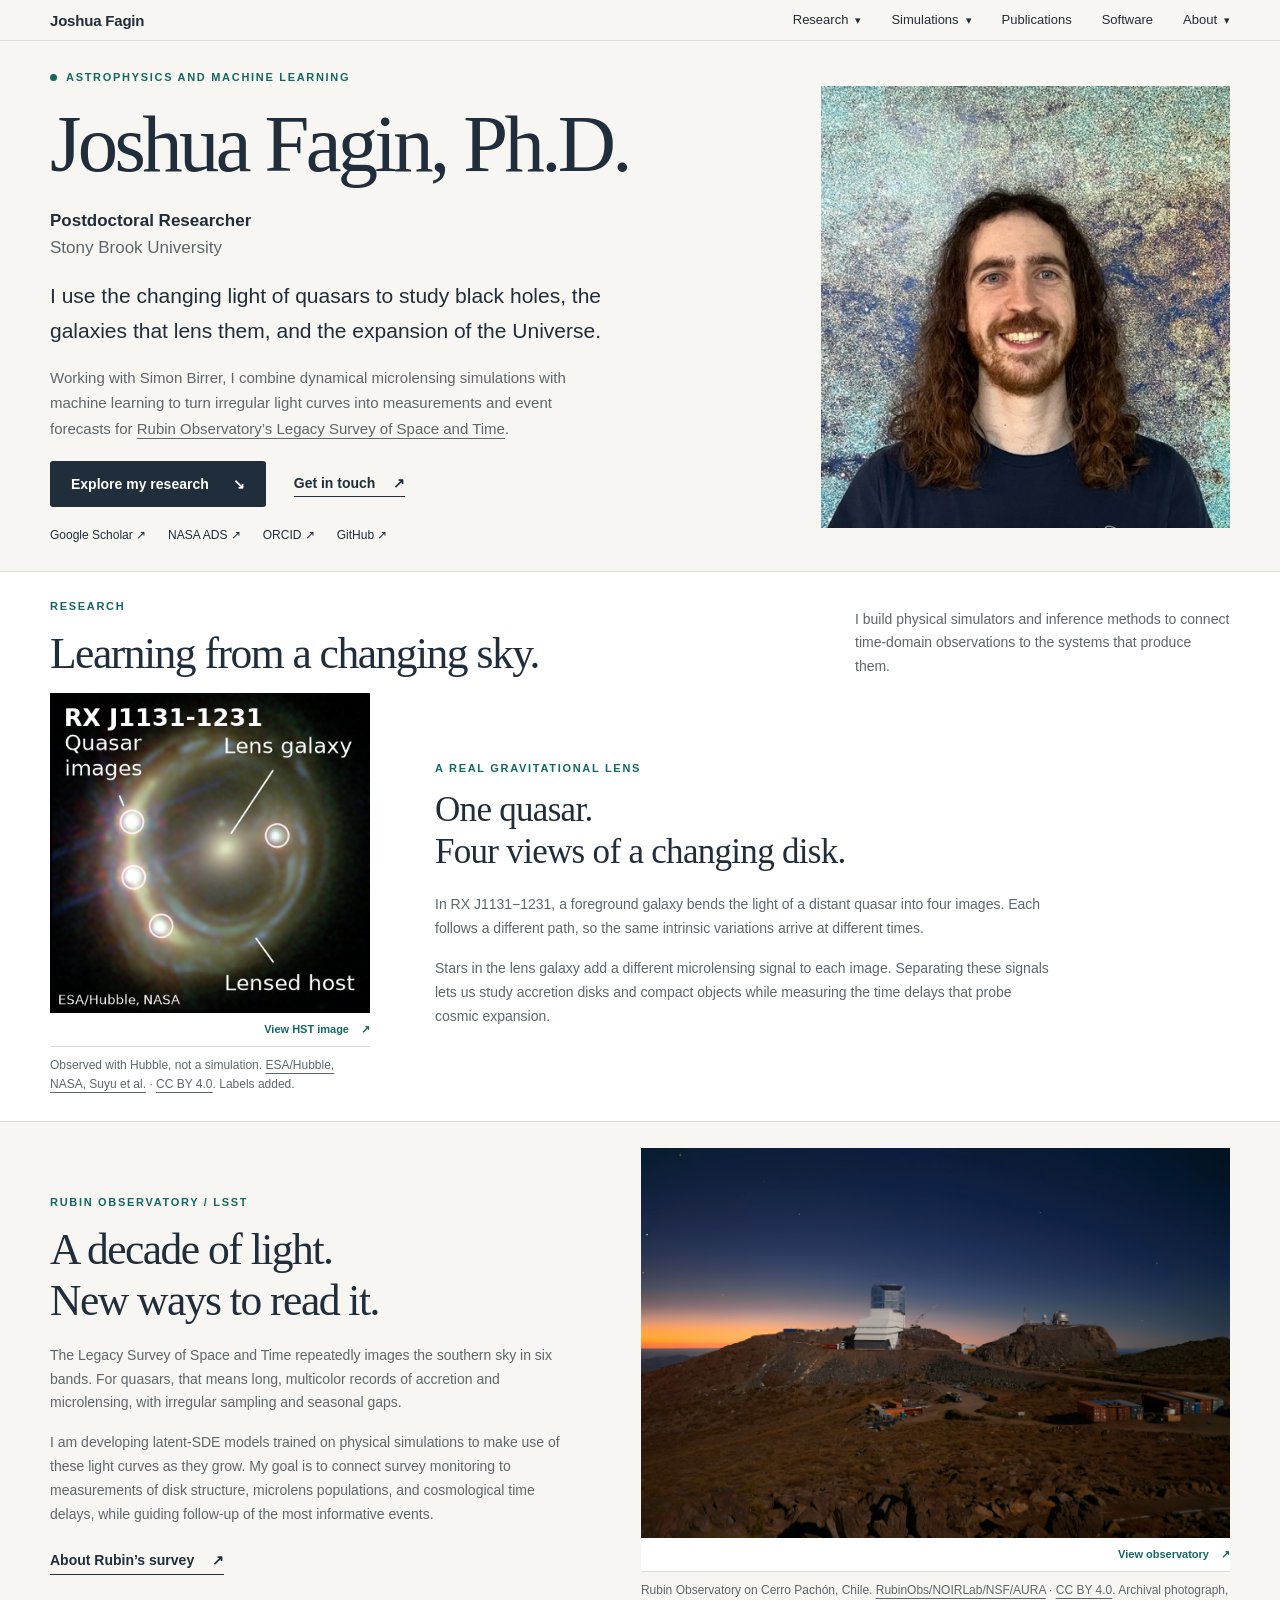
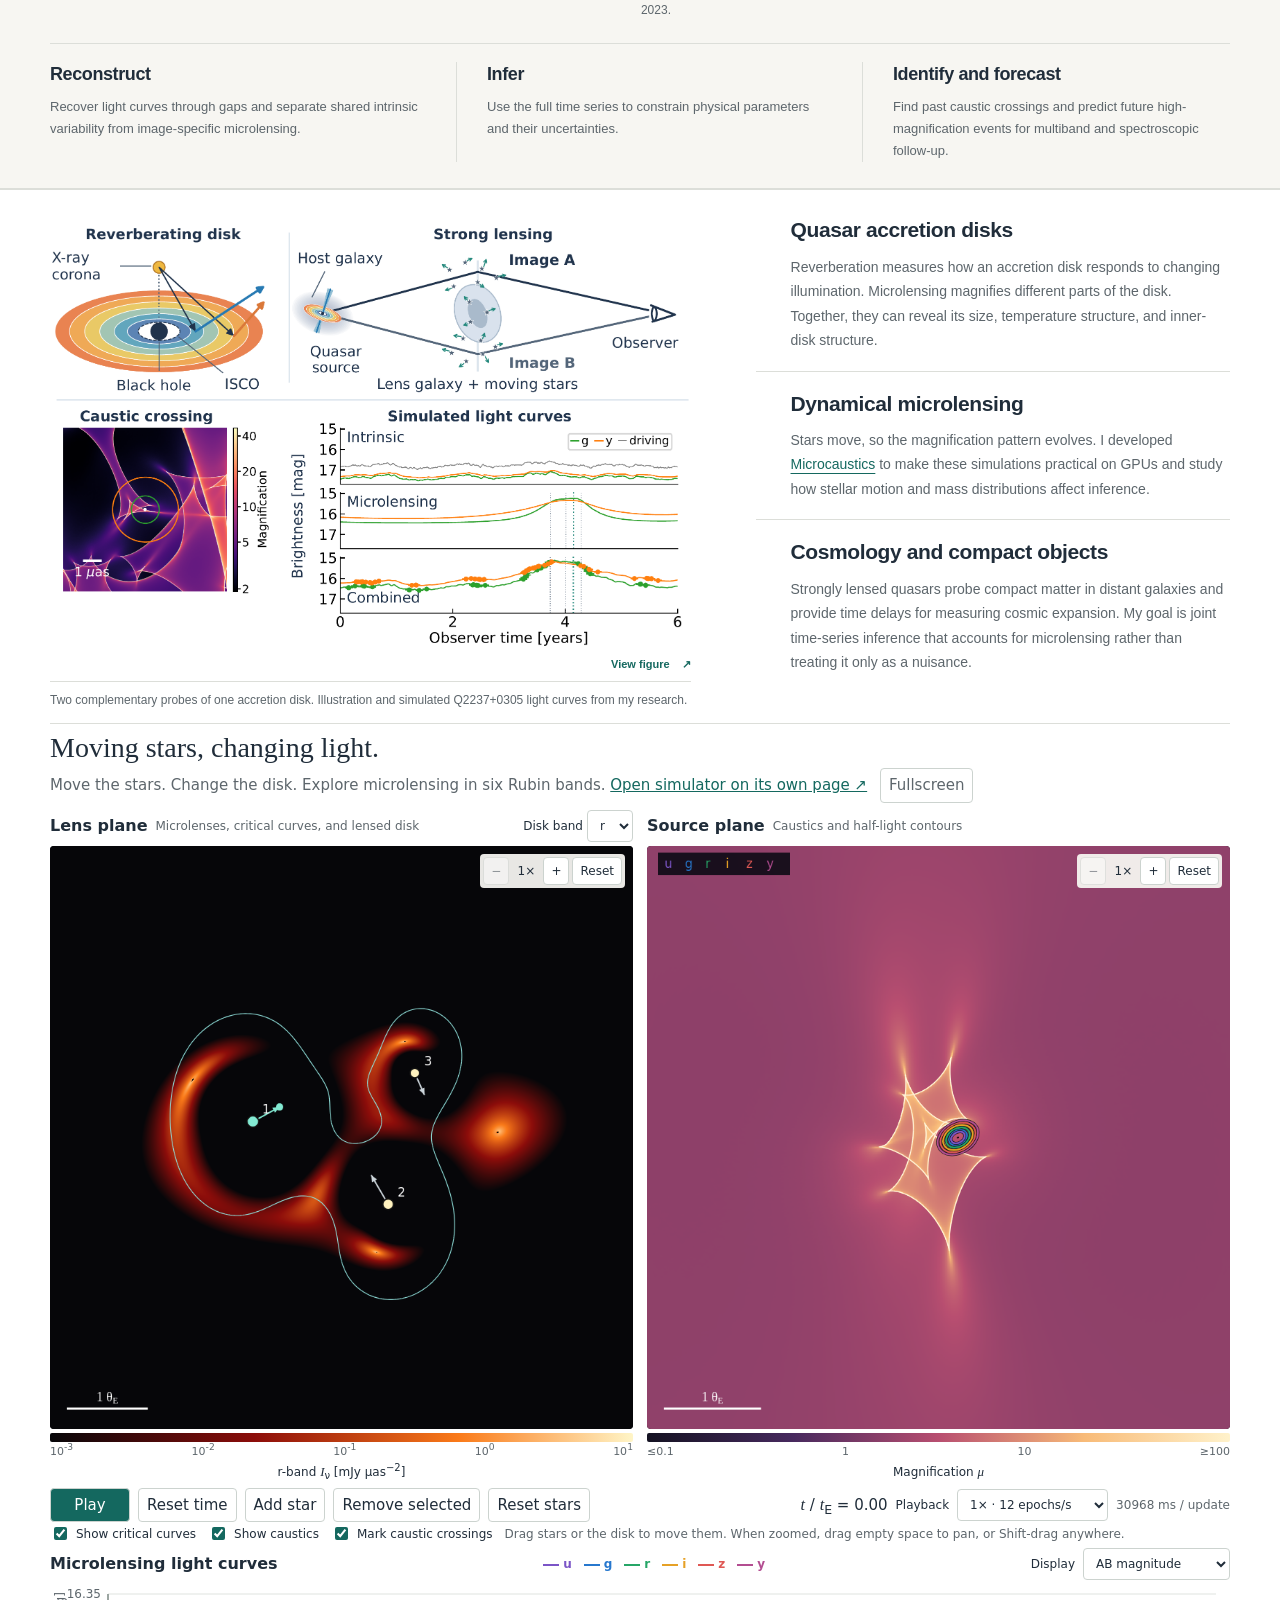
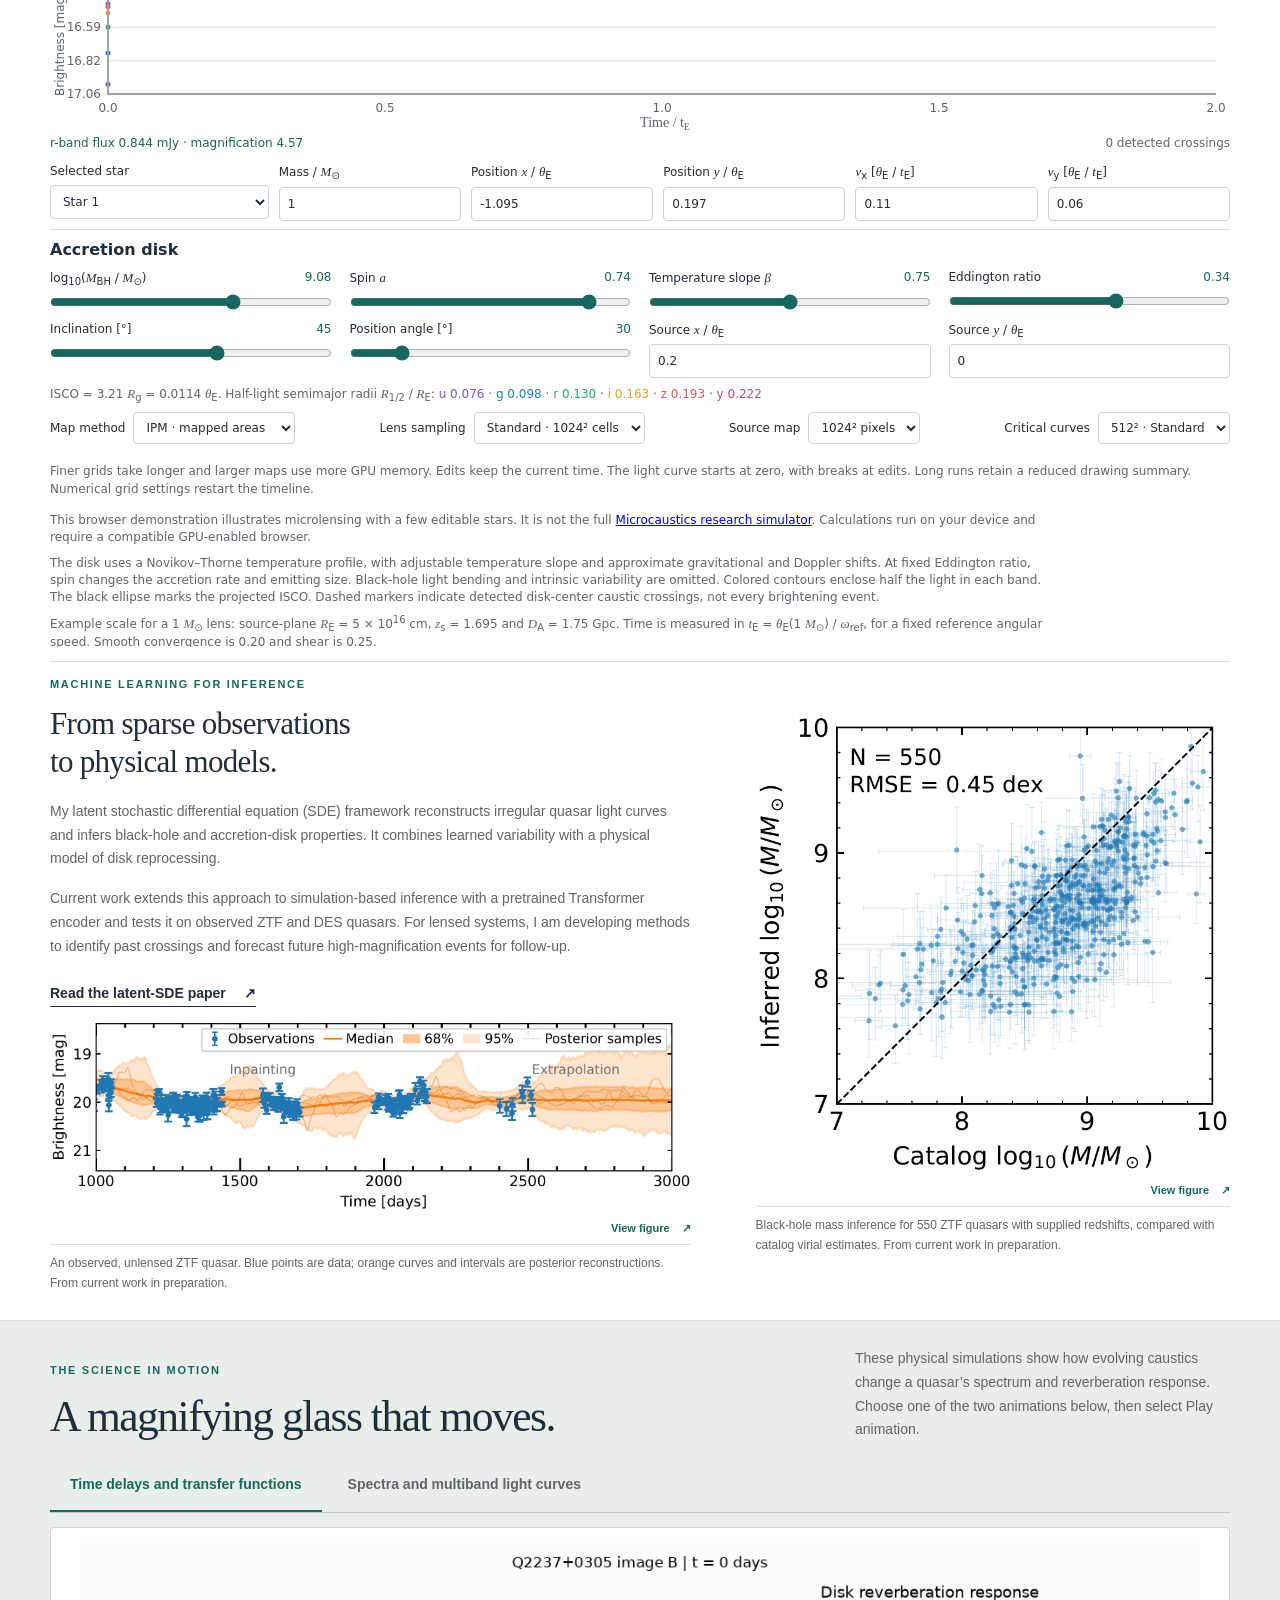
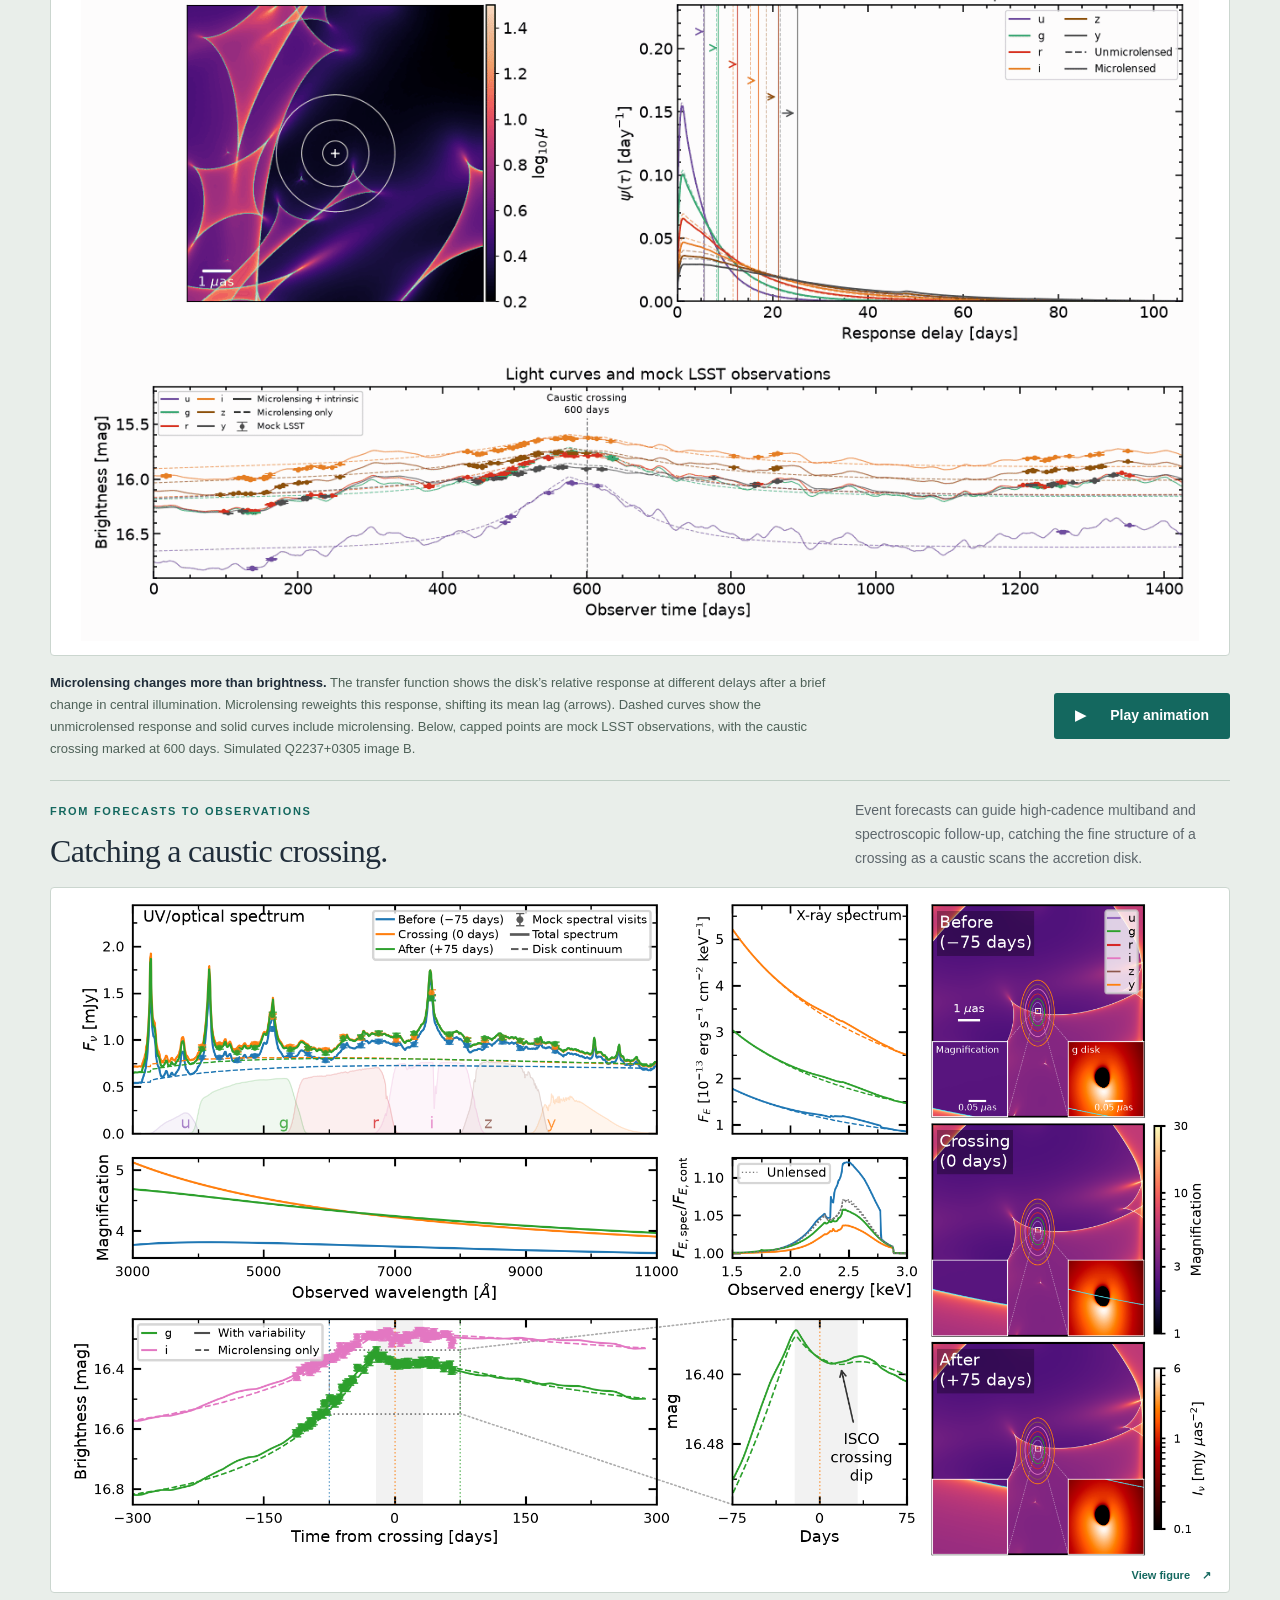
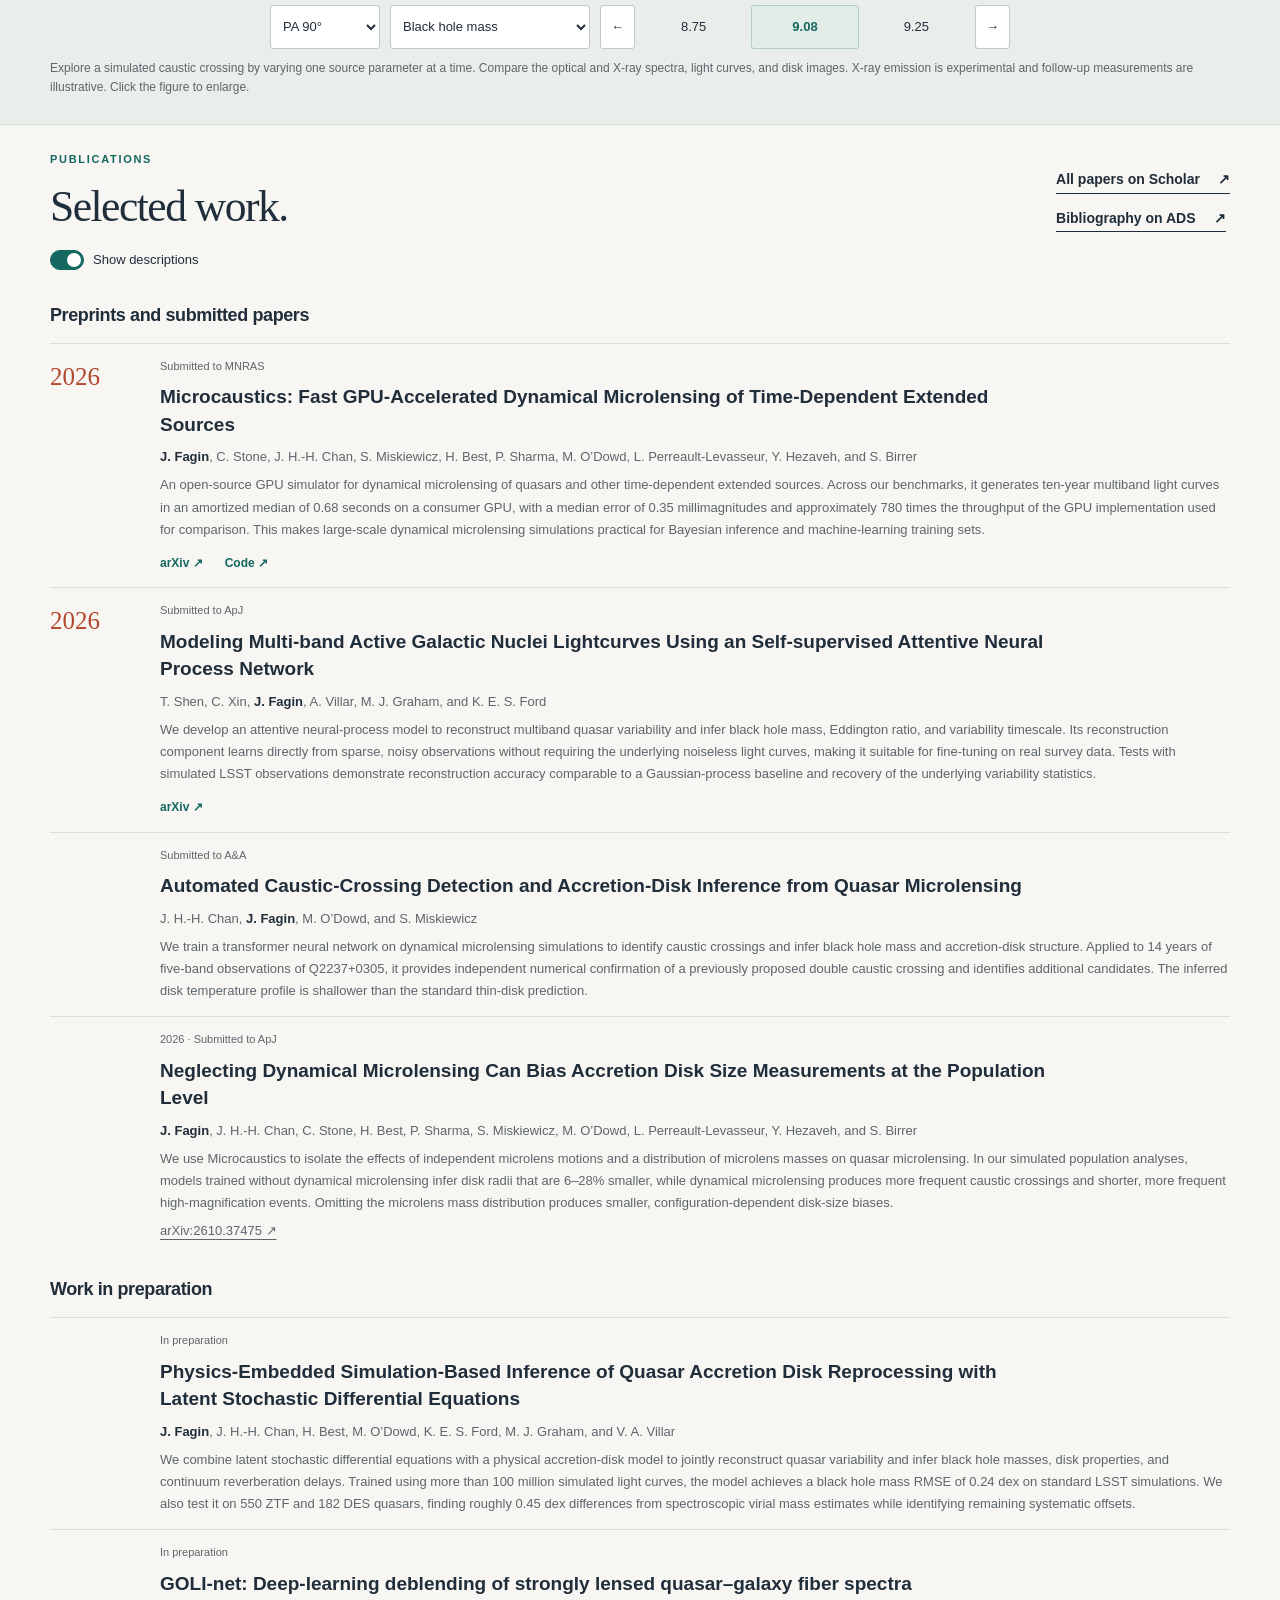
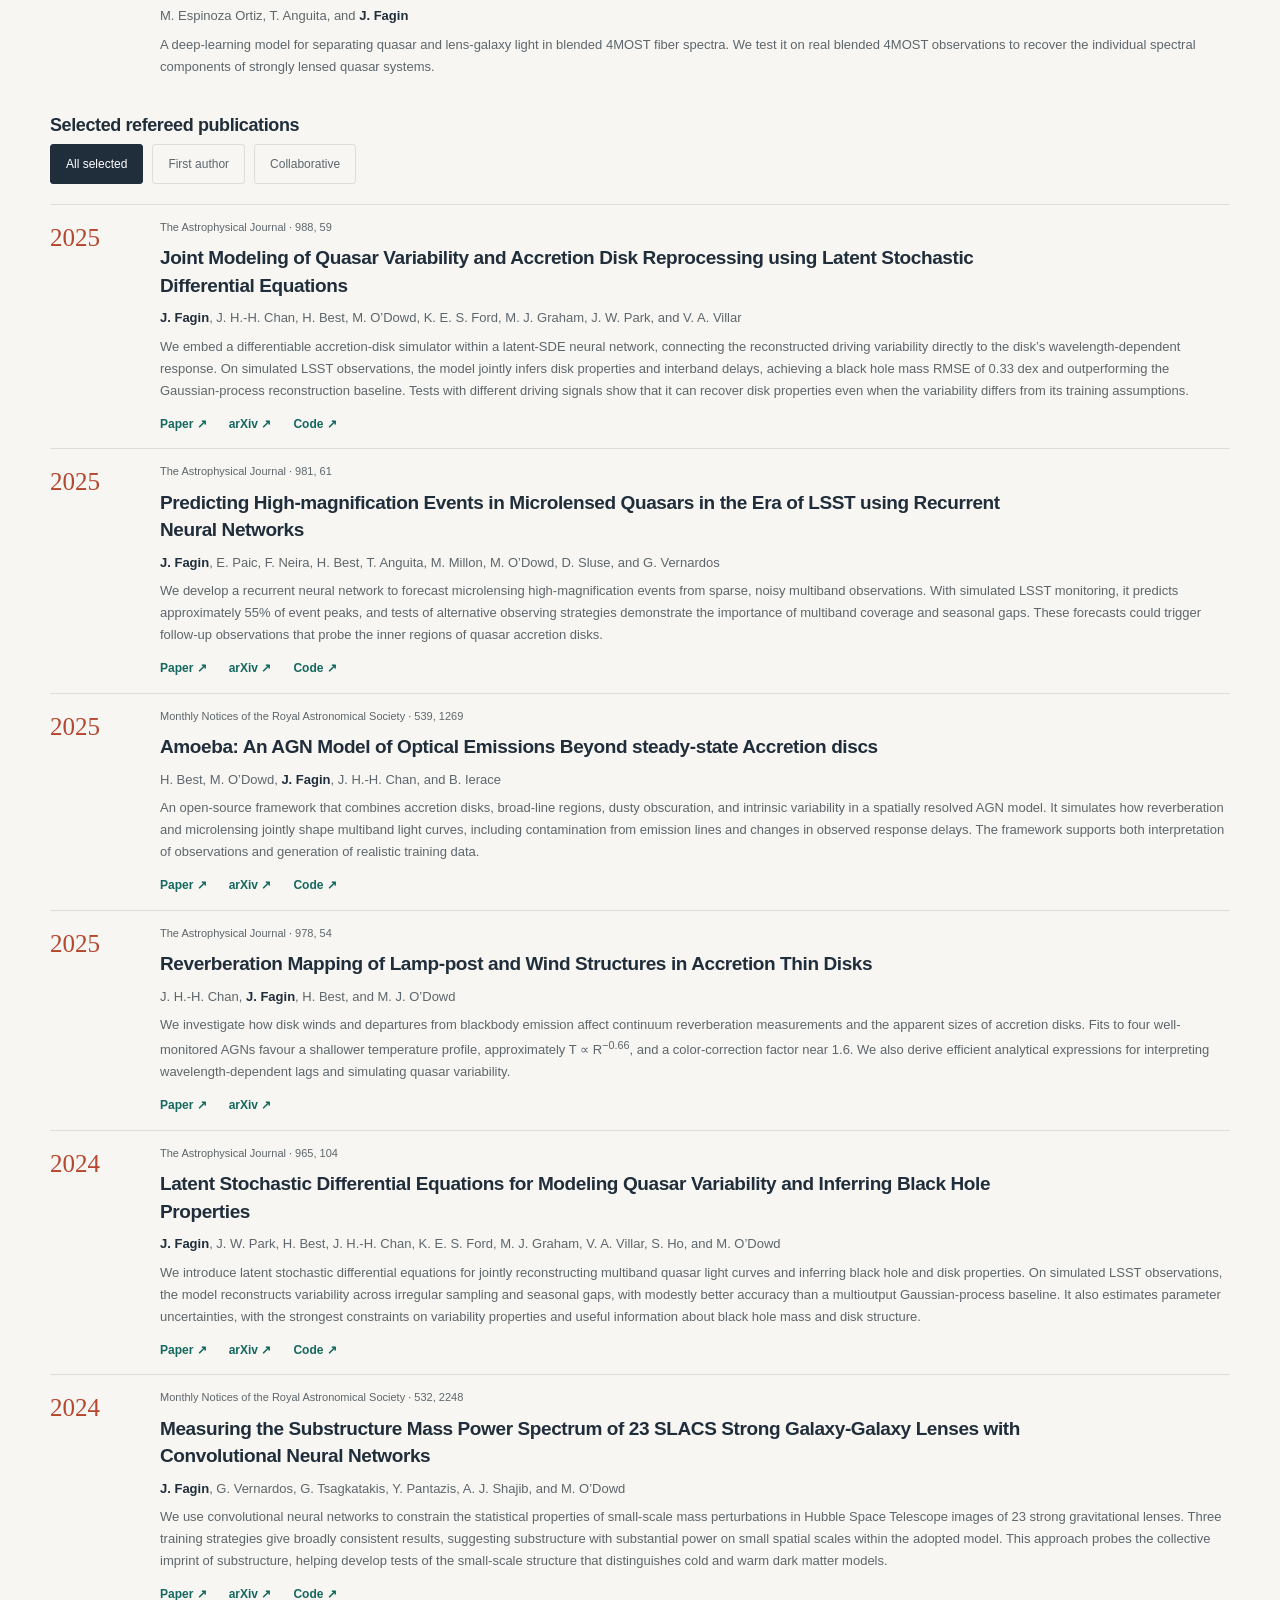
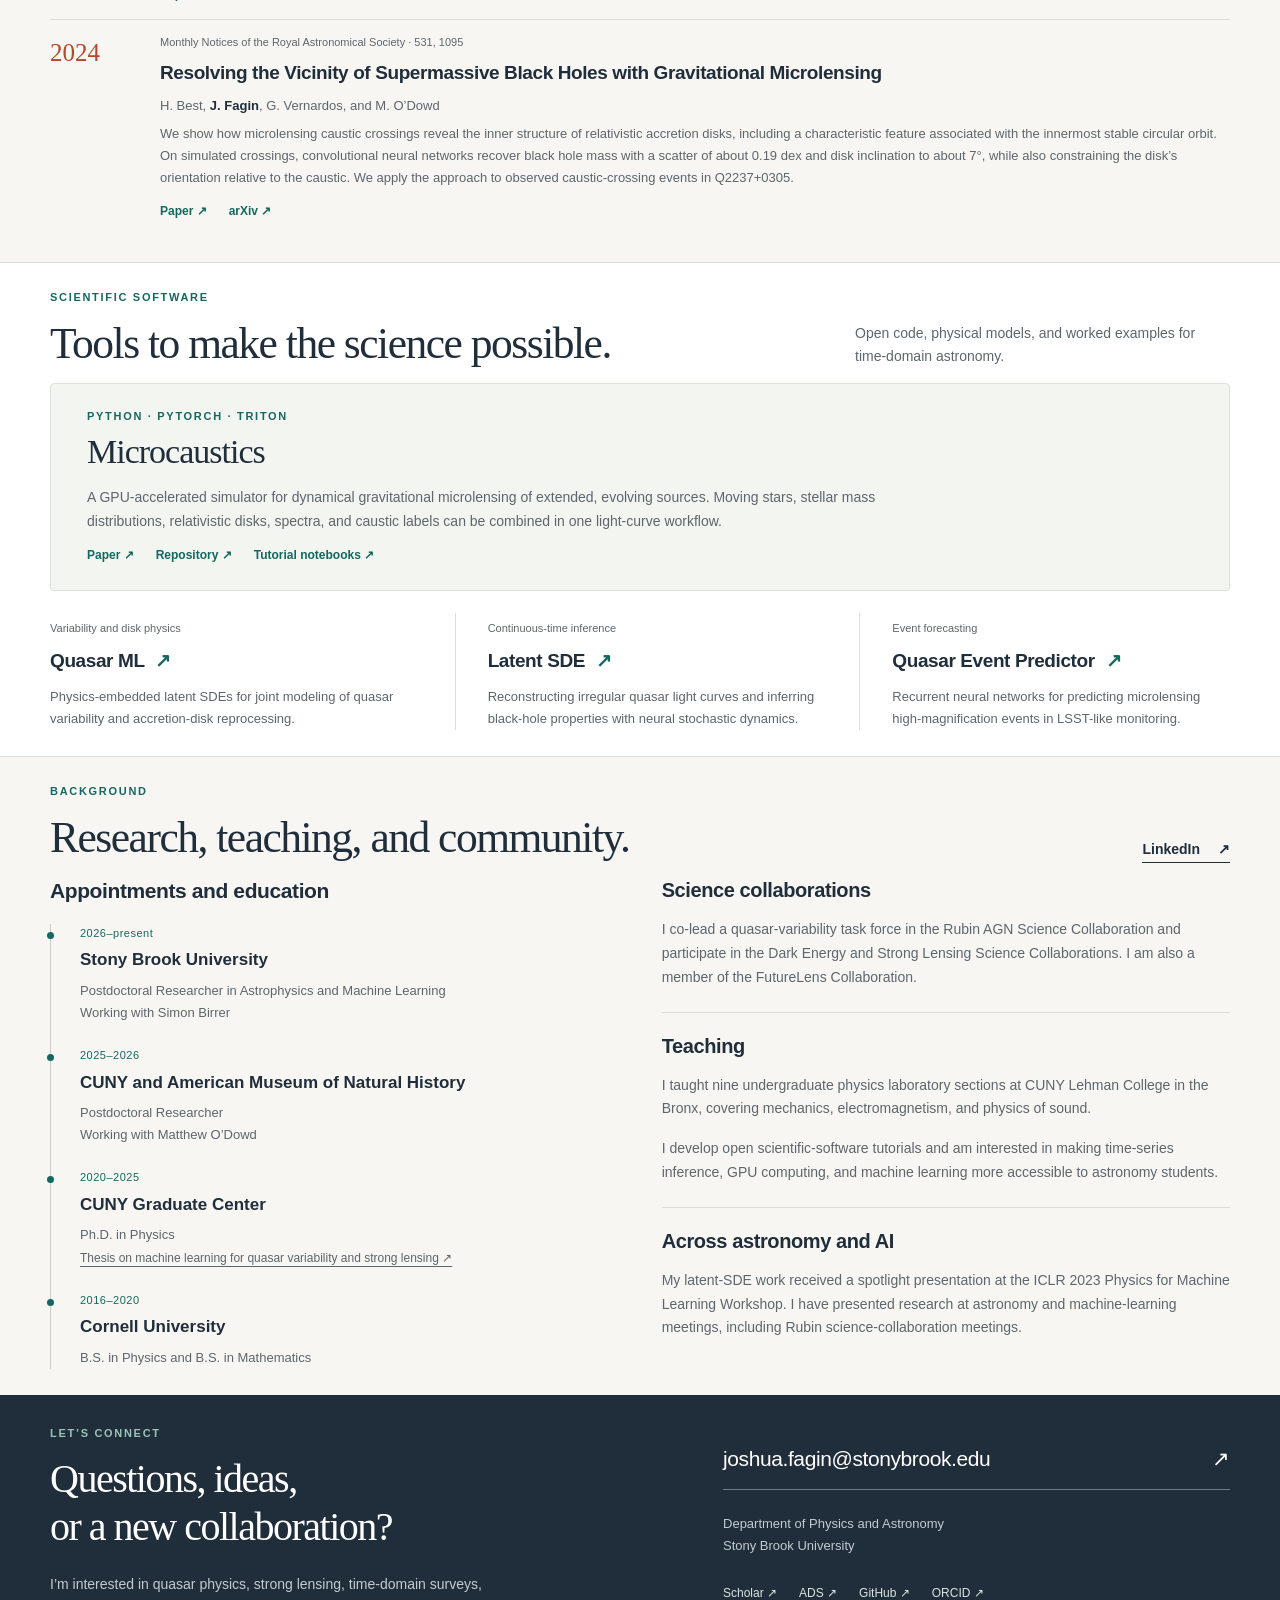
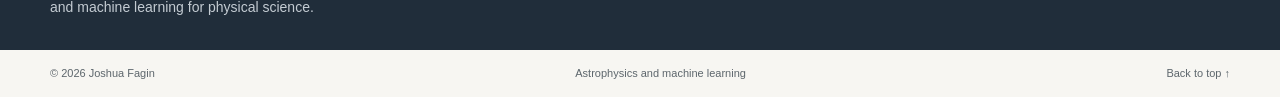
==== commit 793c8fd2: "Update simulator display and figure viewer" ====
--- a/index.html
+++ b/index.html
@@ -13,9 +13,9 @@
   <meta property="og:url" content="https://jfagin.github.io/">
   <link rel="canonical" href="https://jfagin.github.io/">
   <link rel="icon" href="assets/favicon.svg" type="image/svg+xml">
-  <link rel="stylesheet" href="styles.css?v=20261028-history">
+  <link rel="stylesheet" href="styles.css?v=20261028-display">
   <script src="script.js?v=20261025-navigation-2" defer></script>
-  <script src="simulator-embed.js?v=20261028-history" defer></script>
+  <script src="simulator-embed.js?v=20261028-display" defer></script>
   <link rel="stylesheet" href="crossing.css?v=20261025-spins">
   <script src="crossing-data.js?v=20261025-spins" defer></script>
   <script src="crossing.js?v=20261025-spins" defer></script>
@@ -193,7 +193,7 @@
         </div>
 
         <div class="simulator-embed" id="interactive-microlensing">
-          <iframe id="microlensing-frame" title="Interactive dynamical microlensing simulator" src="microlensing/index.html?embed=1&amp;v=20261028-history" loading="lazy" width="1160" height="1450"></iframe>
+          <iframe id="microlensing-frame" title="Interactive dynamical microlensing simulator" src="microlensing/index.html?embed=1&amp;v=20261028-display" loading="lazy" allow="fullscreen" allowfullscreen width="1160" height="1450"></iframe>
         </div>
 
         <article class="model-feature" id="machine-learning">
--- a/styles.css
+++ b/styles.css
@@ -193,13 +193,14 @@
 .site-footer { display: flex; align-items: center; justify-content: space-between; gap: 25px; padding-block: 14px; color: var(--muted); font-size: 11px; }
 .site-footer a { text-decoration: none; }
 .site-footer p + p { margin-top: 0; }
-.figure-dialog { width: min(1300px, 96vw); max-height: 94vh; border: 1px solid var(--line); border-radius: 5px; padding: 24px; color: var(--ink); background: white; }
+.figure-dialog { width: min(1500px, 96vw); height: 94vh; height: 94dvh; max-height: 94dvh; max-width: 96vw; border: 1px solid var(--line); border-radius: 5px; padding: 16px; color: var(--ink); background: white; overflow: hidden; }
+.figure-dialog[open] { display: grid; grid-template-rows: auto minmax(0, 1fr) auto; gap: 10px; }
 .figure-dialog::backdrop { background: rgba(17, 30, 35, .78); }
-.dialog-header { display: flex; gap: 30px; align-items: center; justify-content: space-between; margin-bottom: 22px; }
+.dialog-header { display: flex; gap: 16px; align-items: center; justify-content: space-between; margin-bottom: 0; }
 .dialog-header h2 { font: 500 20px/1.4 var(--sans); letter-spacing: -.3px; }
 .dialog-close { flex-shrink: 0; background: var(--paper); border: 1px solid var(--line); padding: 8px 13px; border-radius: 3px; color: var(--ink); font-size: 13px; }
-.figure-dialog img { width: 100%; }
-.figure-dialog > p { font-size: 13px; margin-top: 20px; color: var(--muted); }
+.figure-dialog img { display: block; width: 100%; height: 100%; min-height: 0; min-width: 0; object-fit: contain; }
+.figure-dialog > p { font-size: 13px; margin: 0; color: var(--muted); }
 body.dialog-open { overflow: hidden; }
 @media (min-width: 1700px) { .hero { padding-top: 34px; padding-bottom: 30px; } }
 @media (max-width: 1050px) {
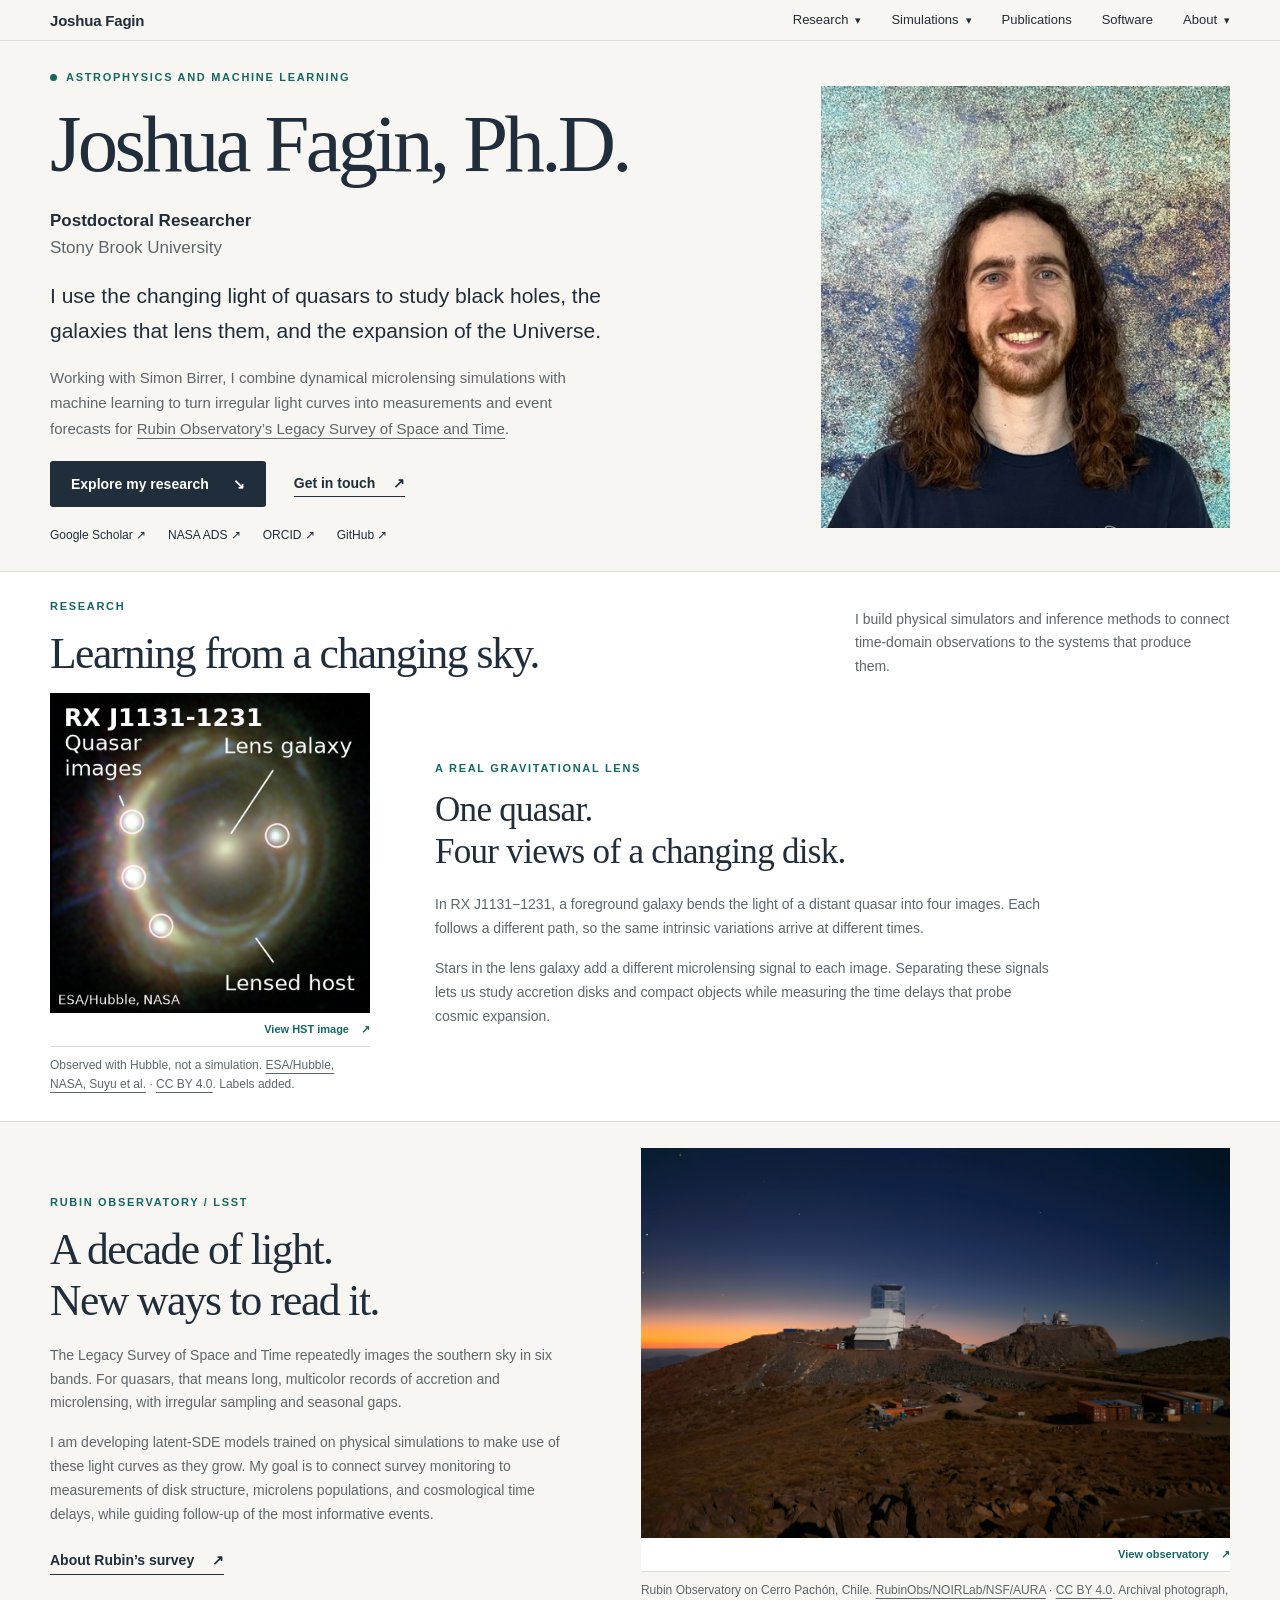
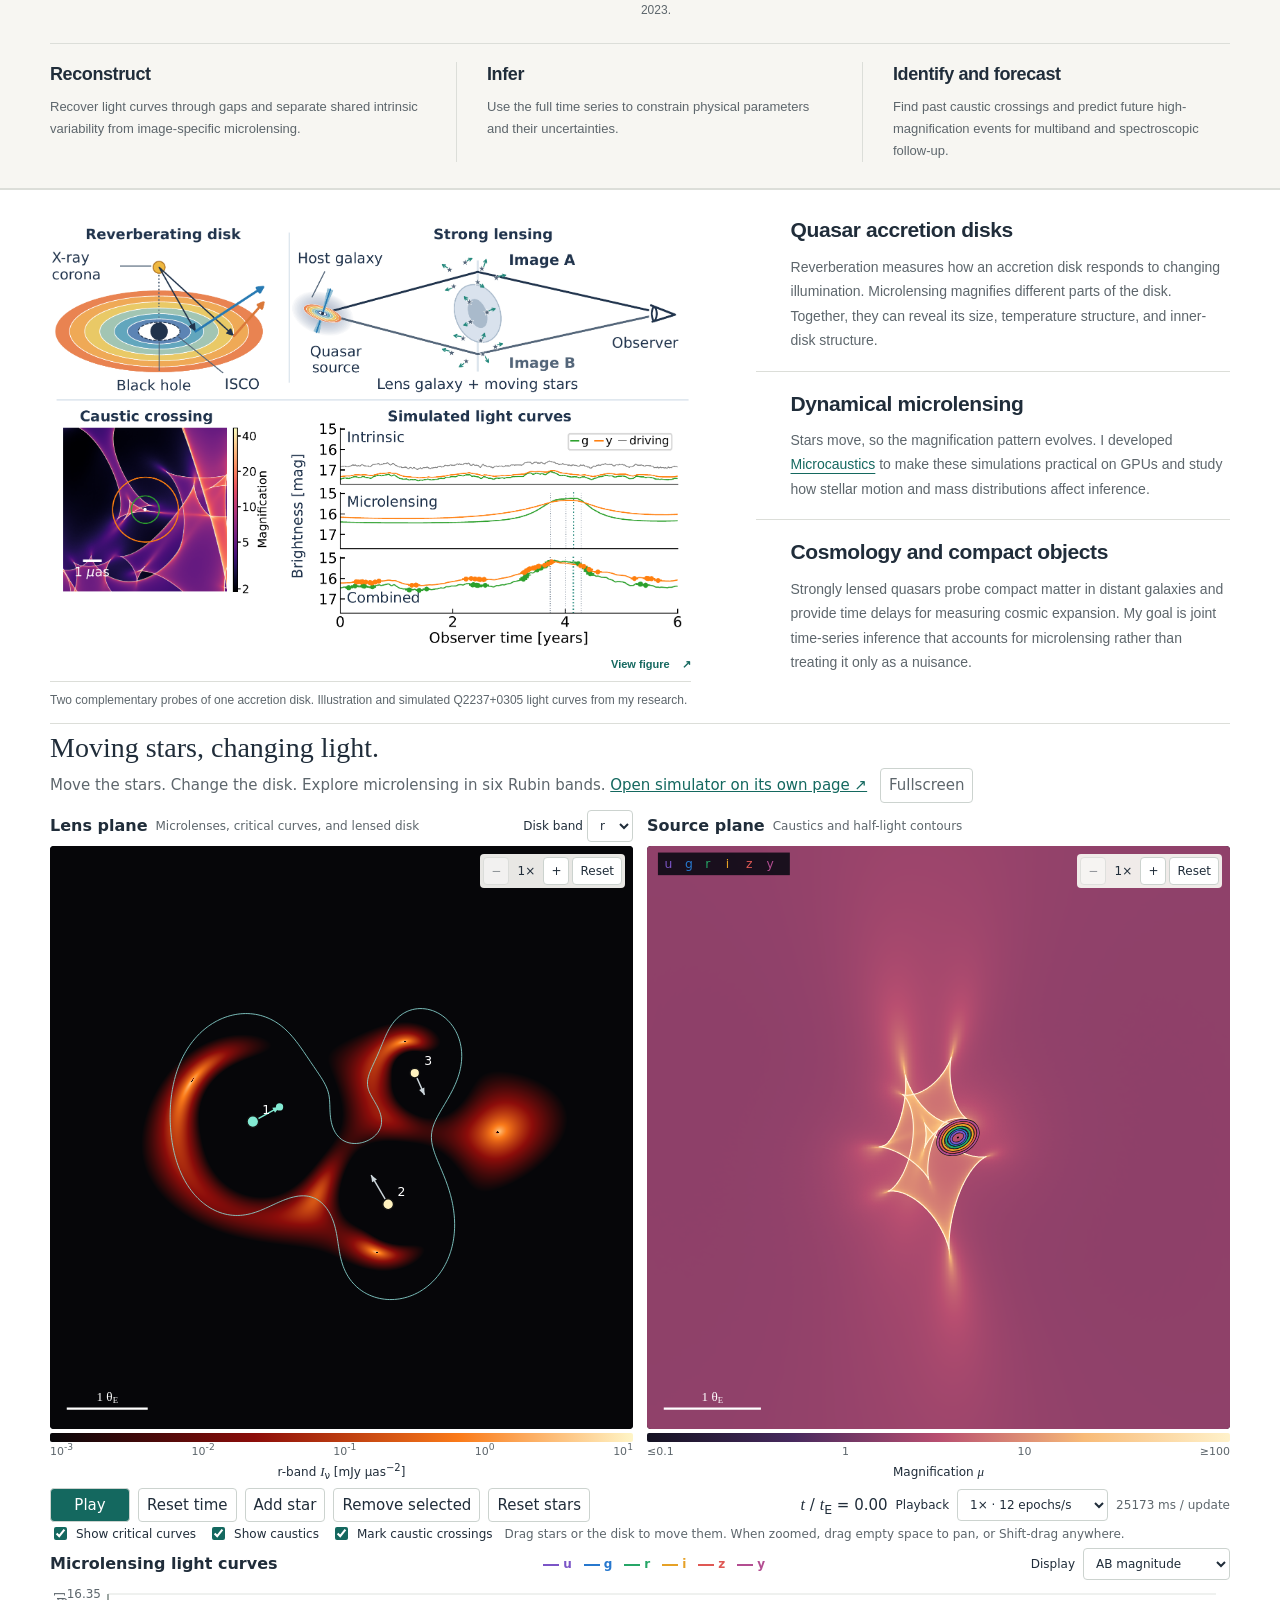
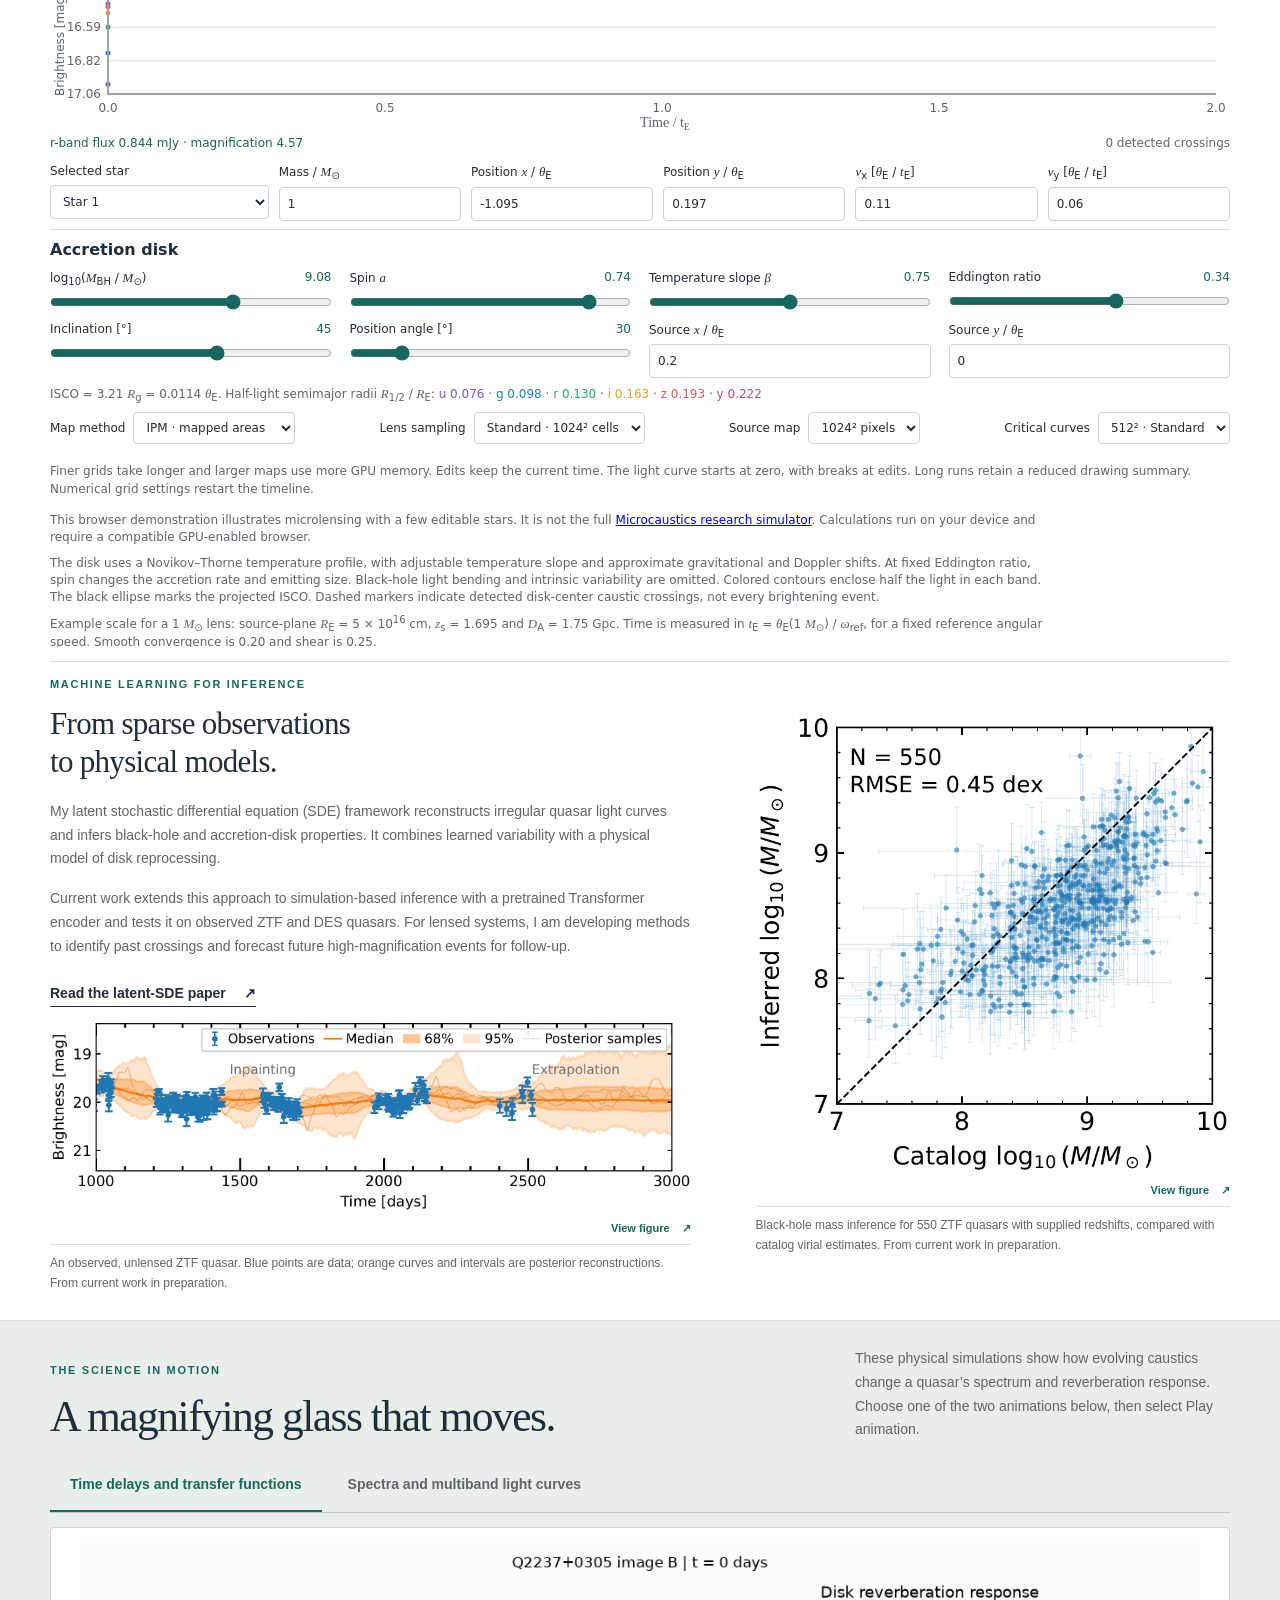
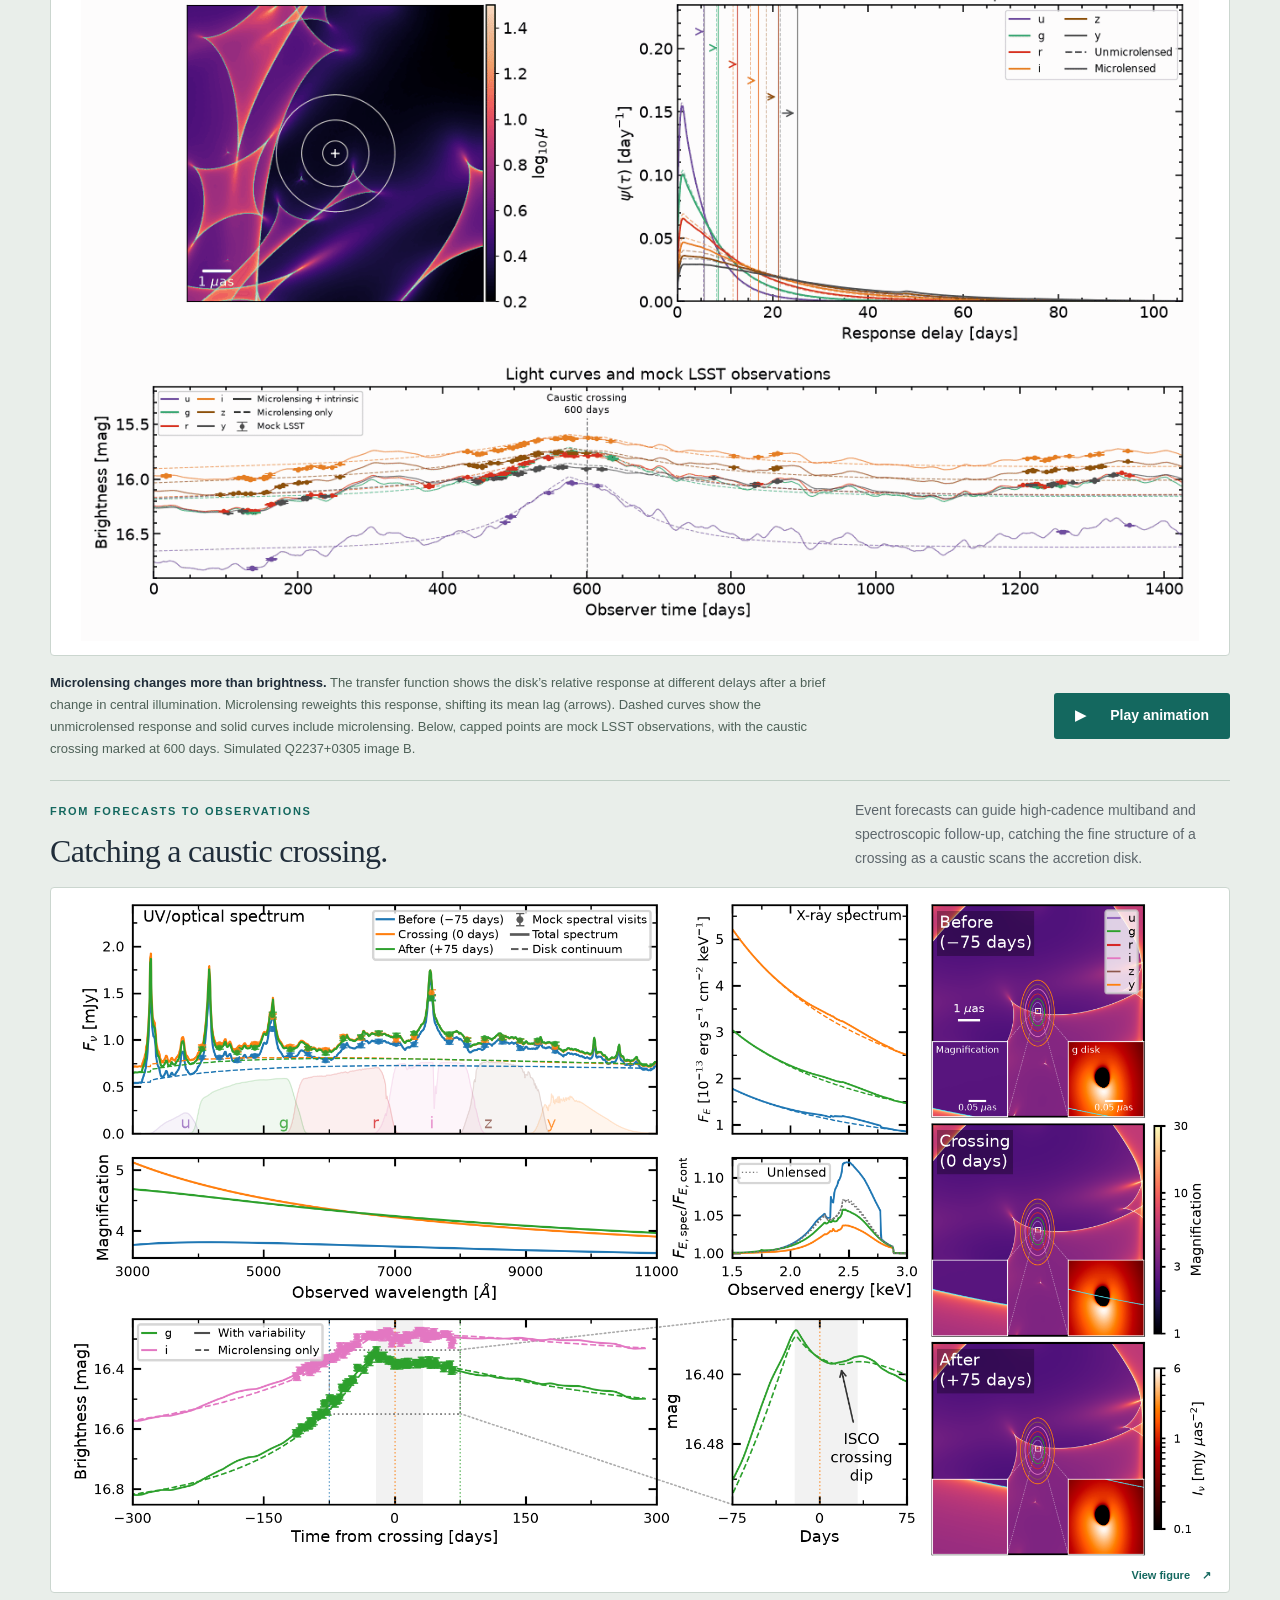
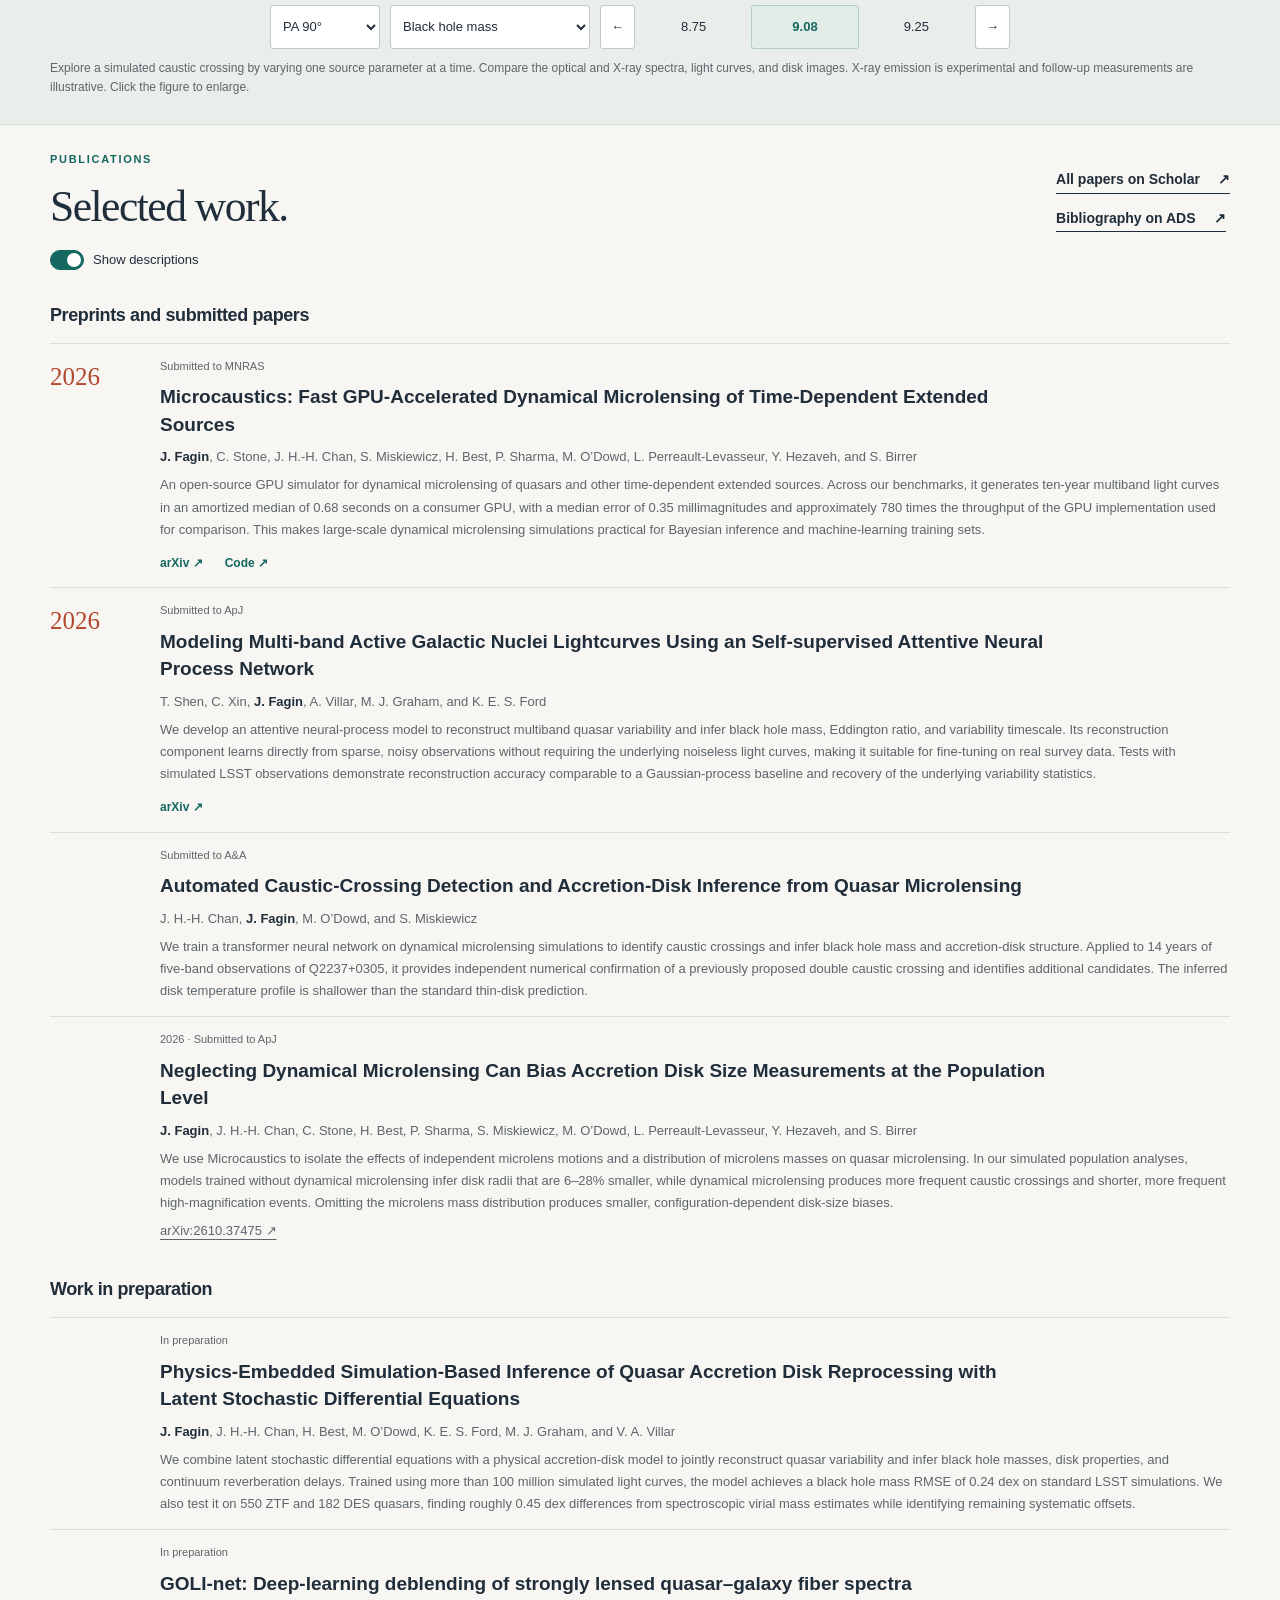
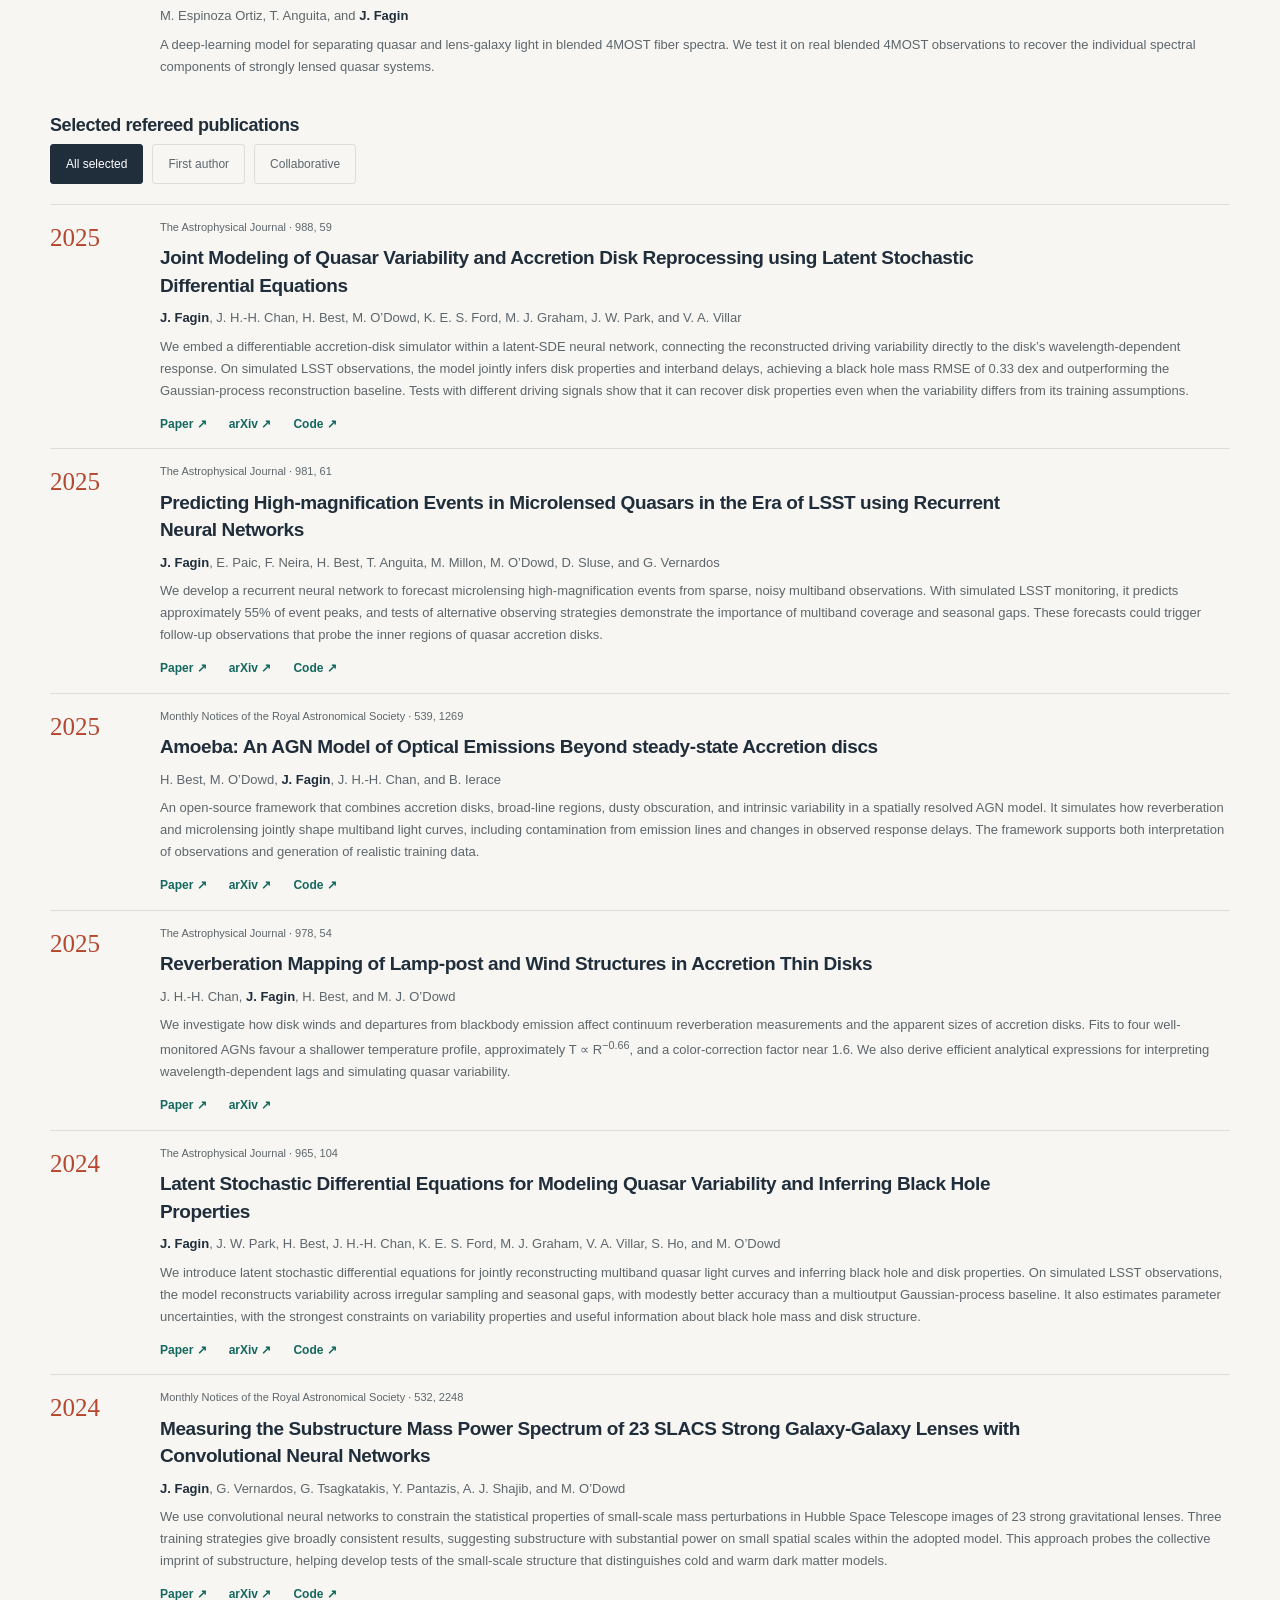
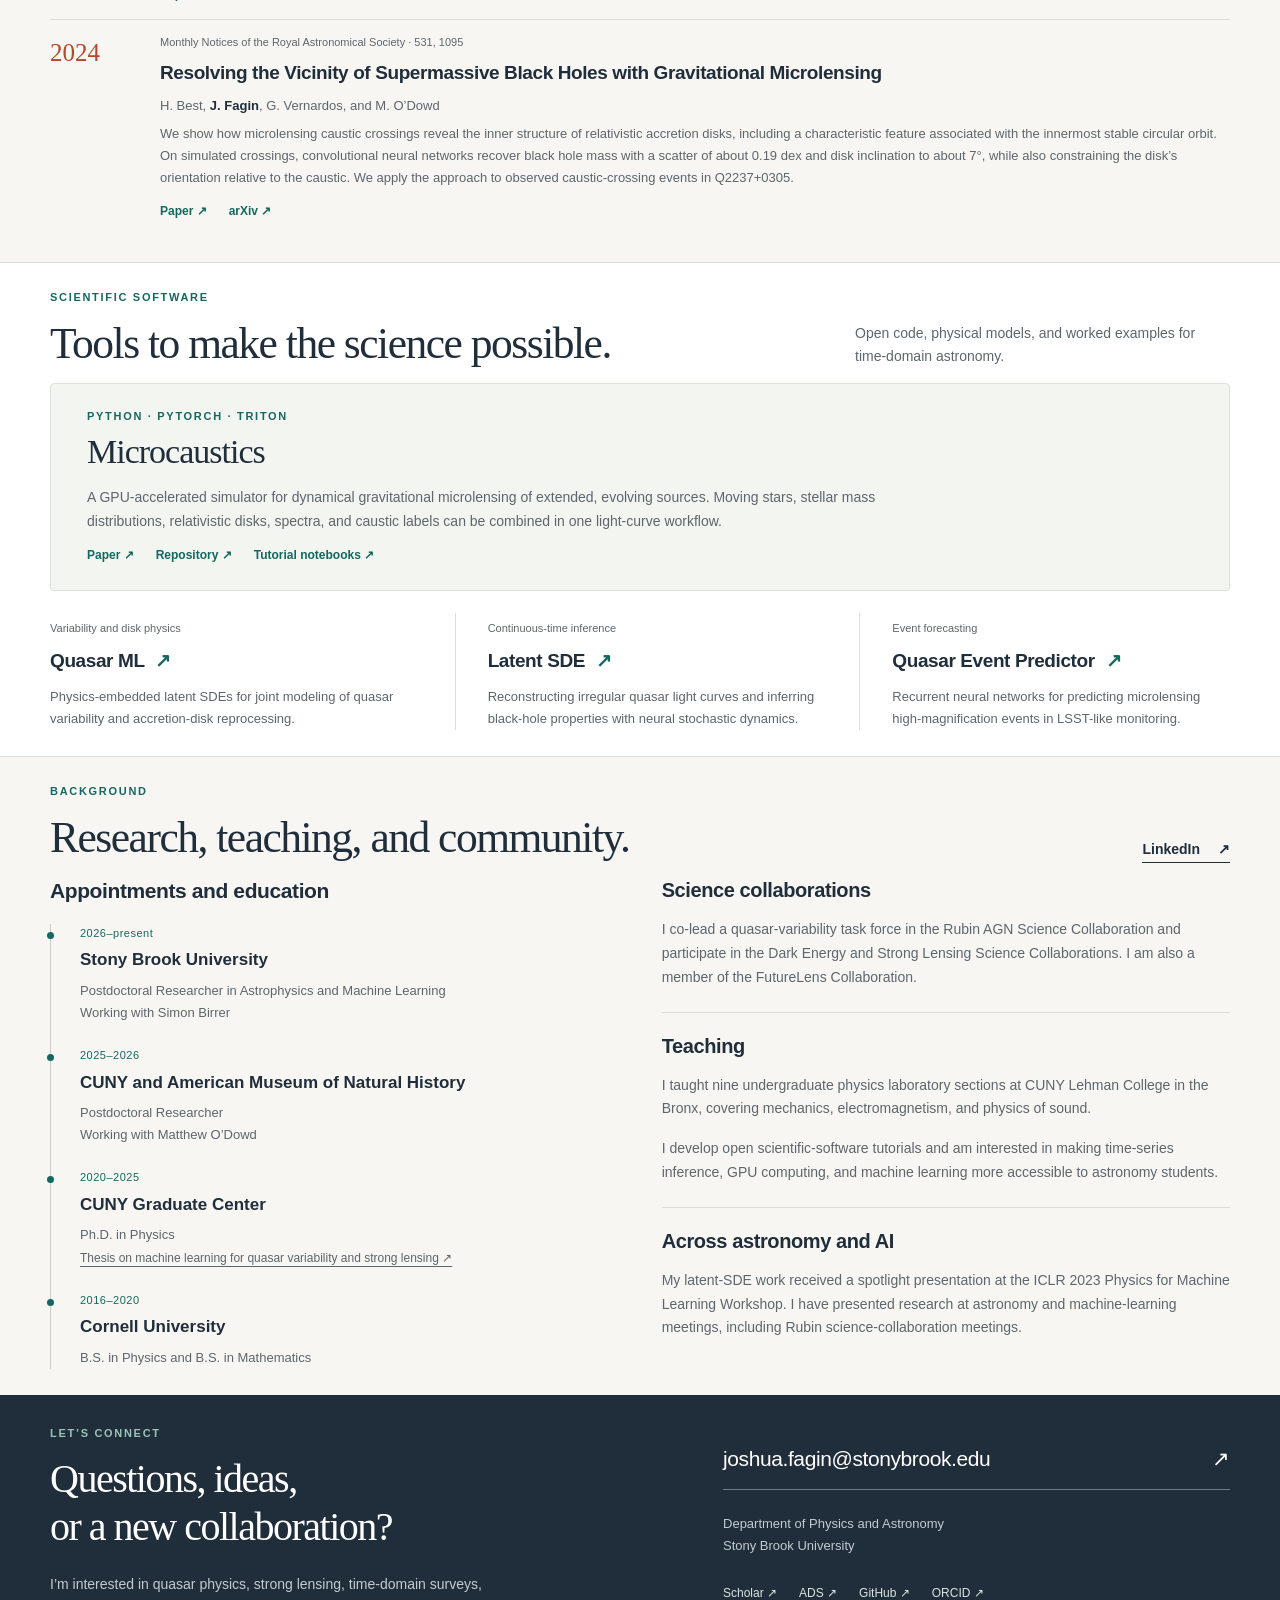
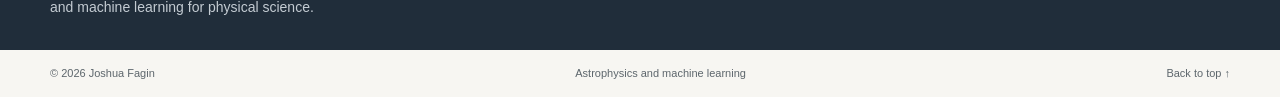
==== commit f6b03eb8: "Improve simulator display sharpness" ====
--- a/index.html
+++ b/index.html
@@ -193,7 +193,7 @@
         </div>
 
         <div class="simulator-embed" id="interactive-microlensing">
-          <iframe id="microlensing-frame" title="Interactive dynamical microlensing simulator" src="microlensing/index.html?embed=1&amp;v=20261028-display" loading="lazy" allow="fullscreen" allowfullscreen width="1160" height="1450"></iframe>
+          <iframe id="microlensing-frame" title="Interactive dynamical microlensing simulator" src="microlensing/index.html?embed=1&amp;v=20261028-sharp" loading="lazy" allow="fullscreen" allowfullscreen width="1160" height="1450"></iframe>
         </div>
 
         <article class="model-feature" id="machine-learning">
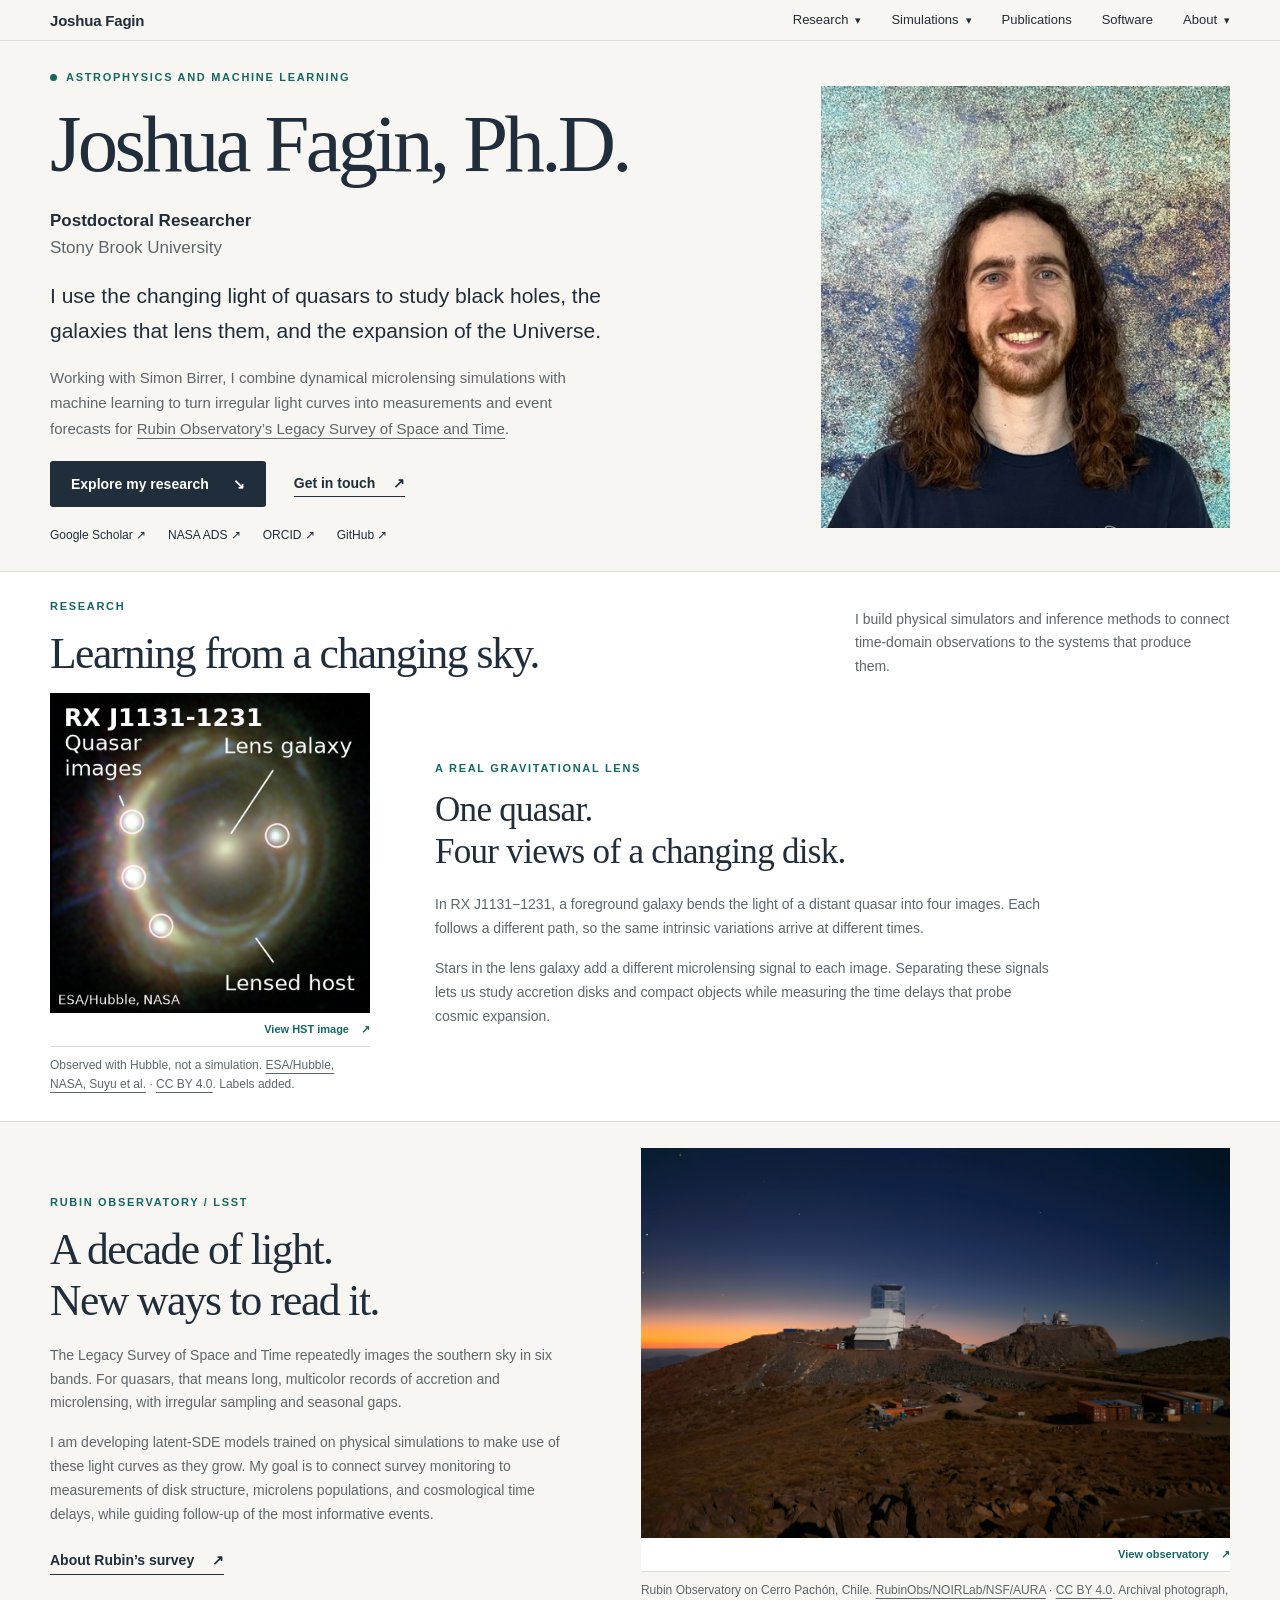
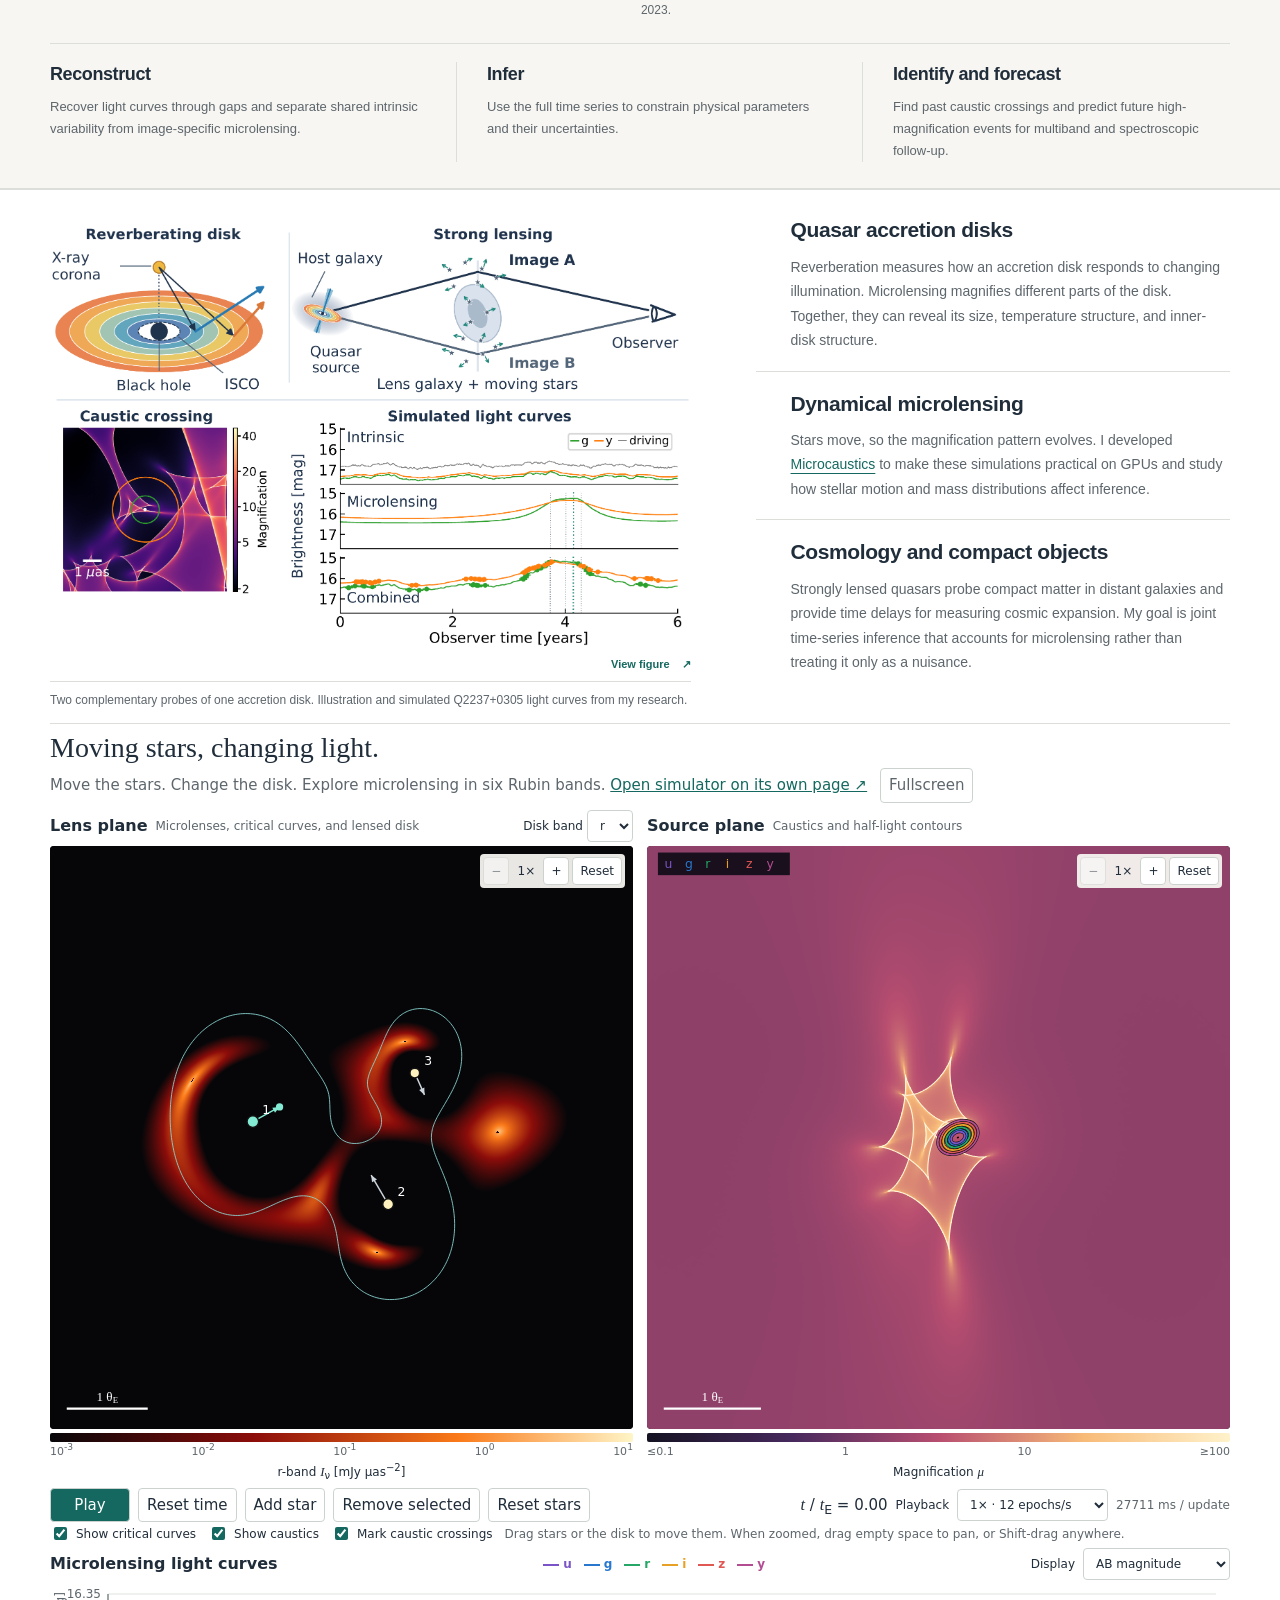
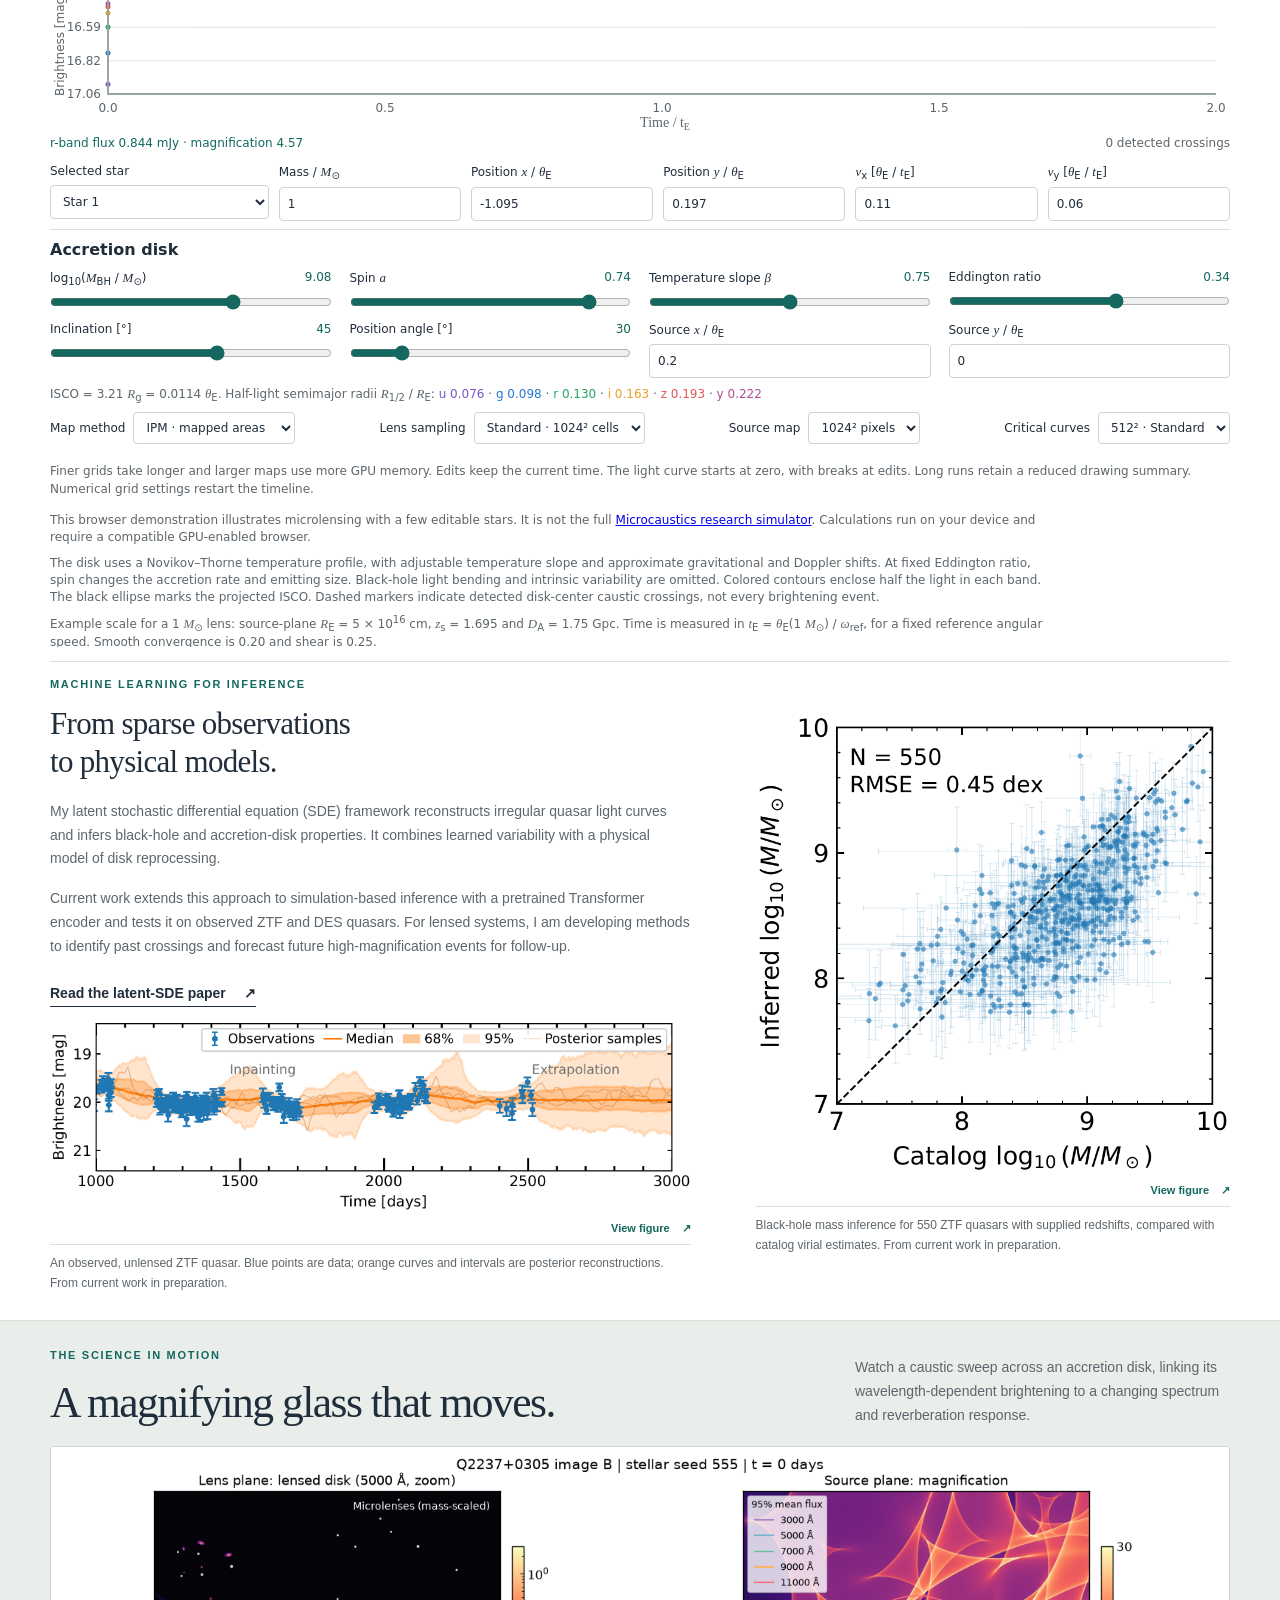
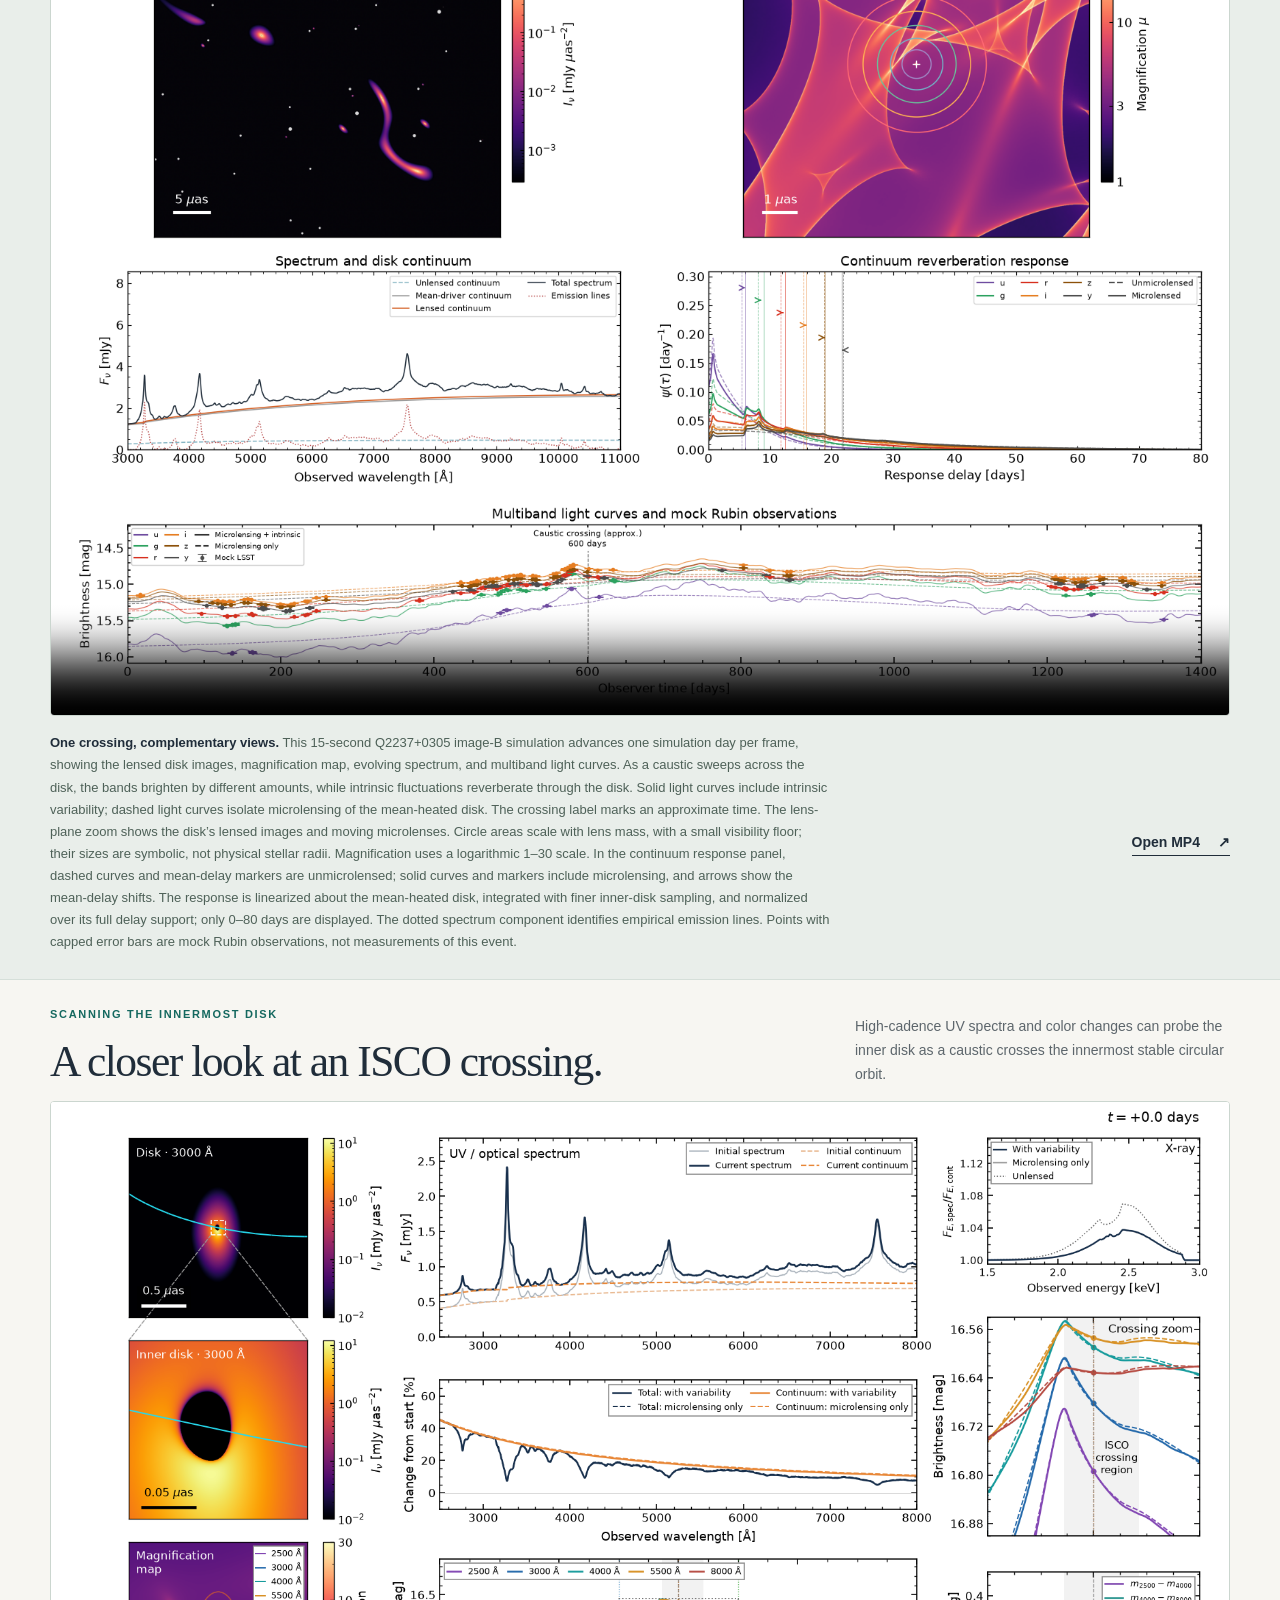
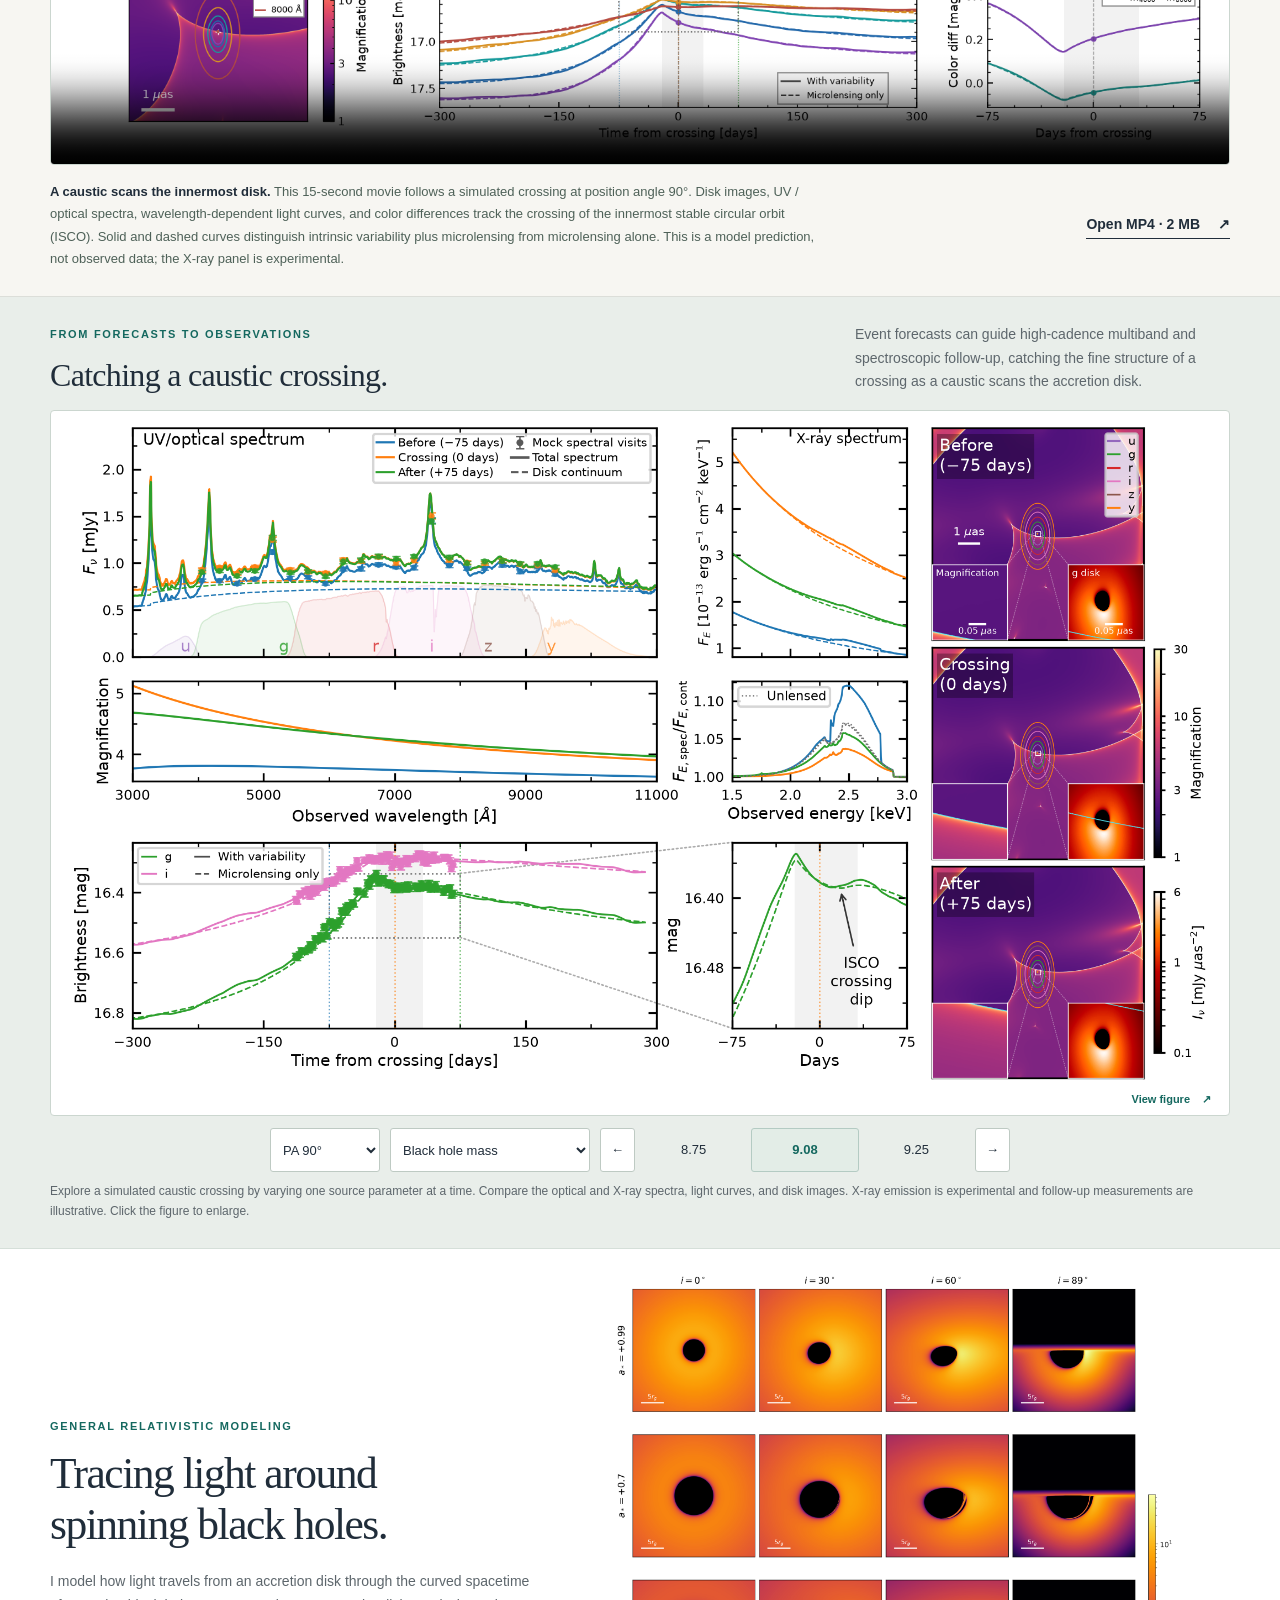
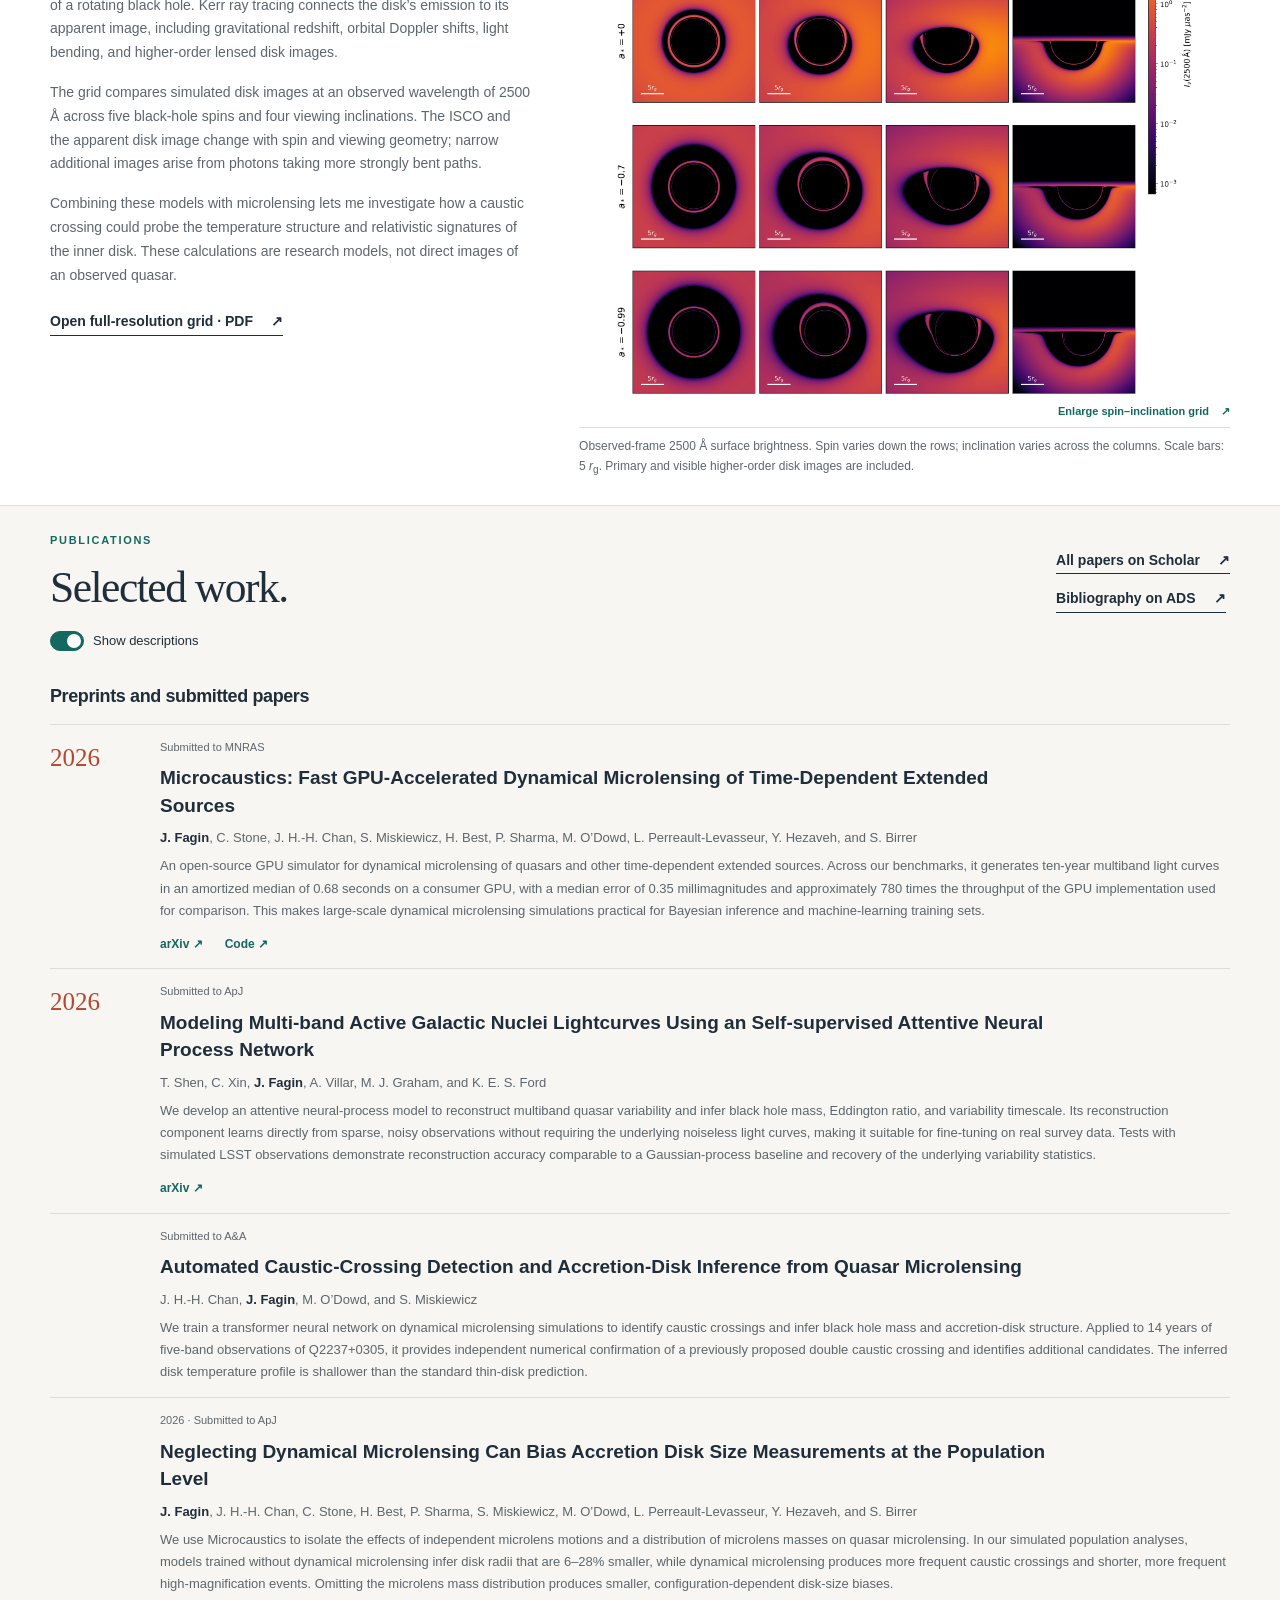
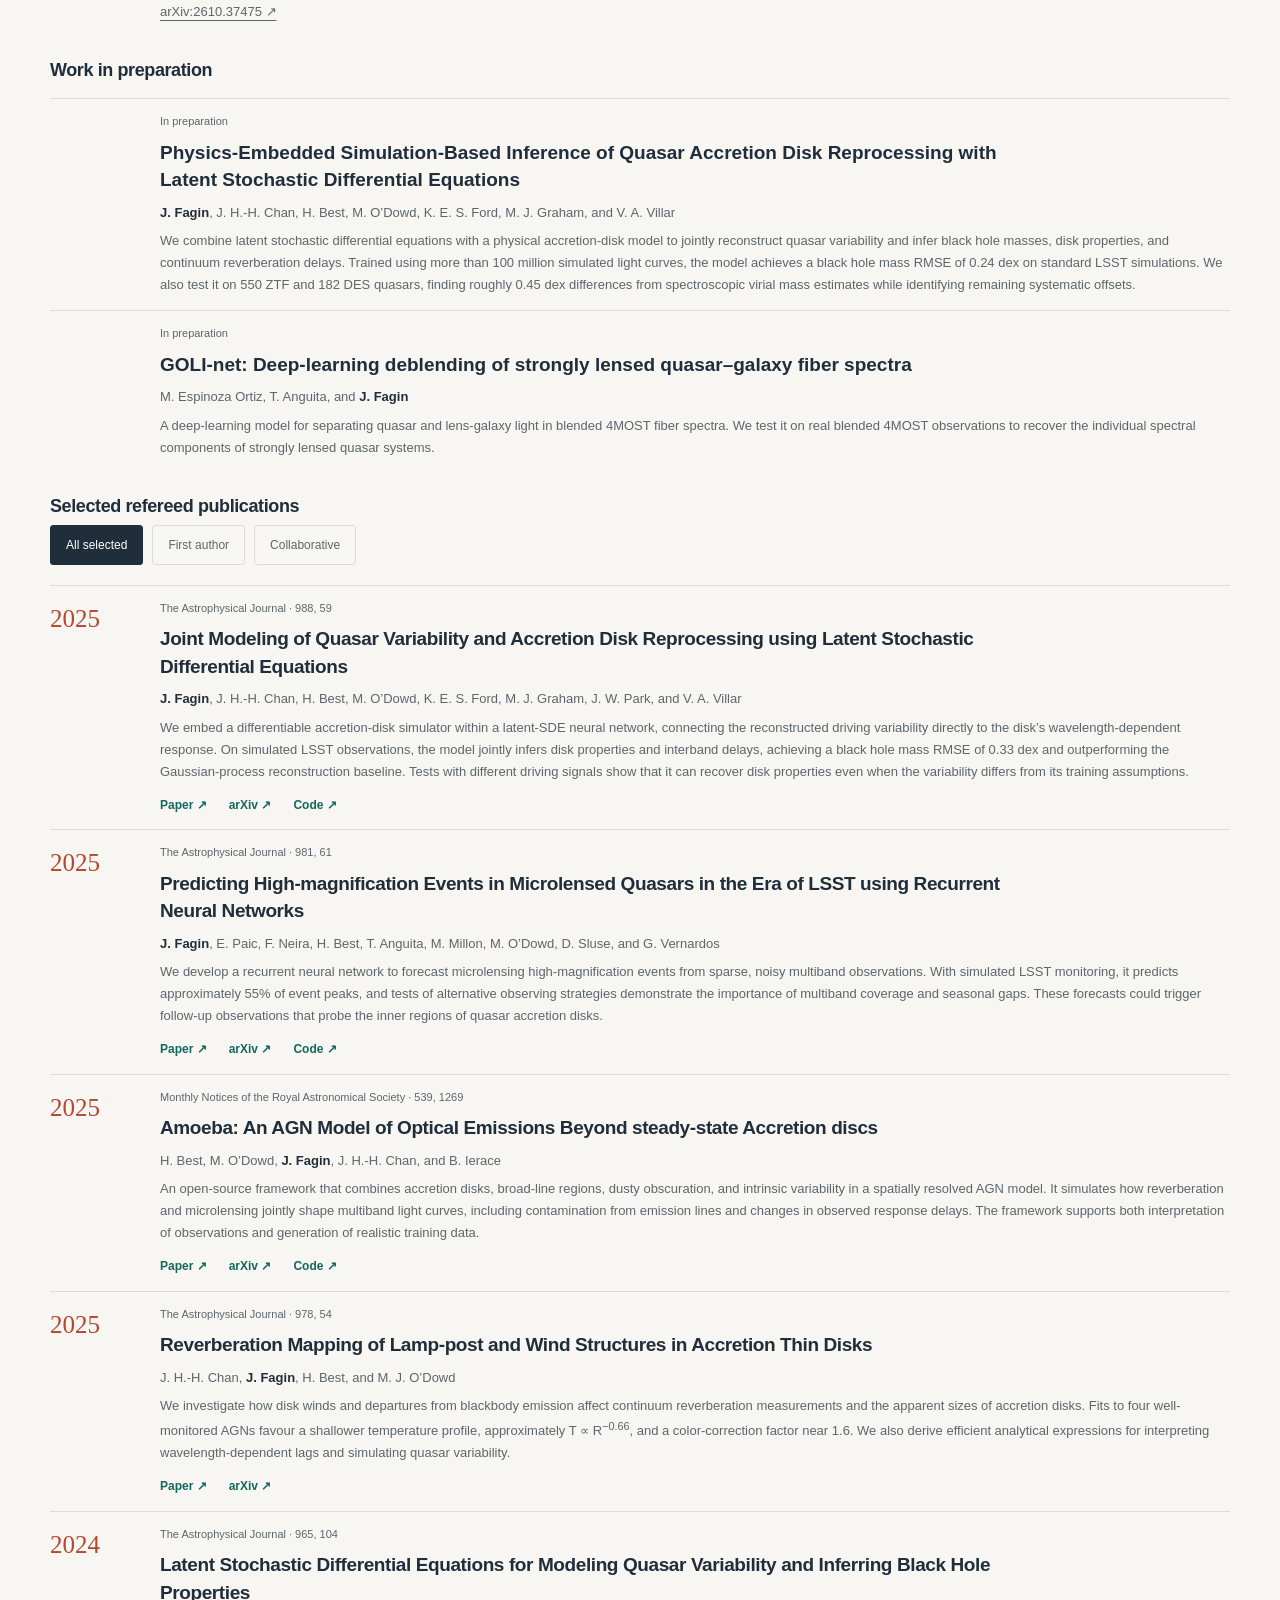
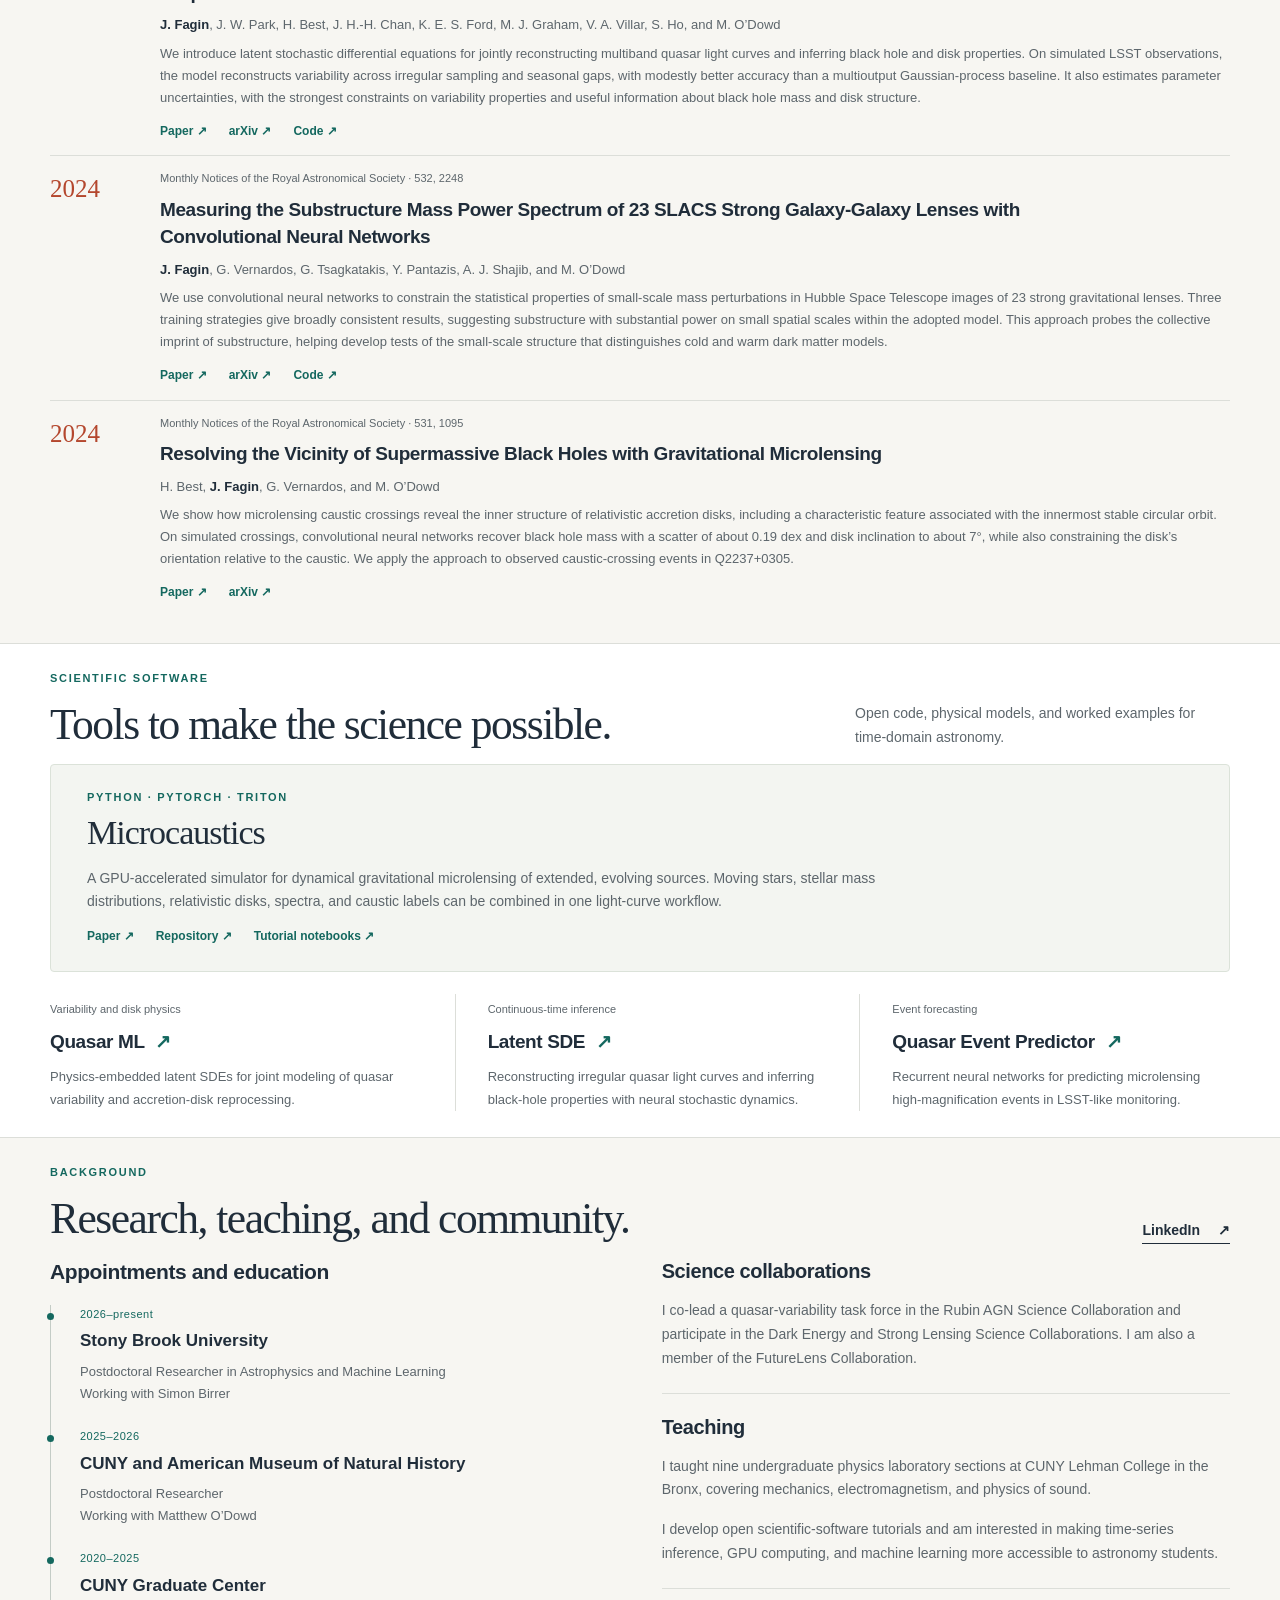
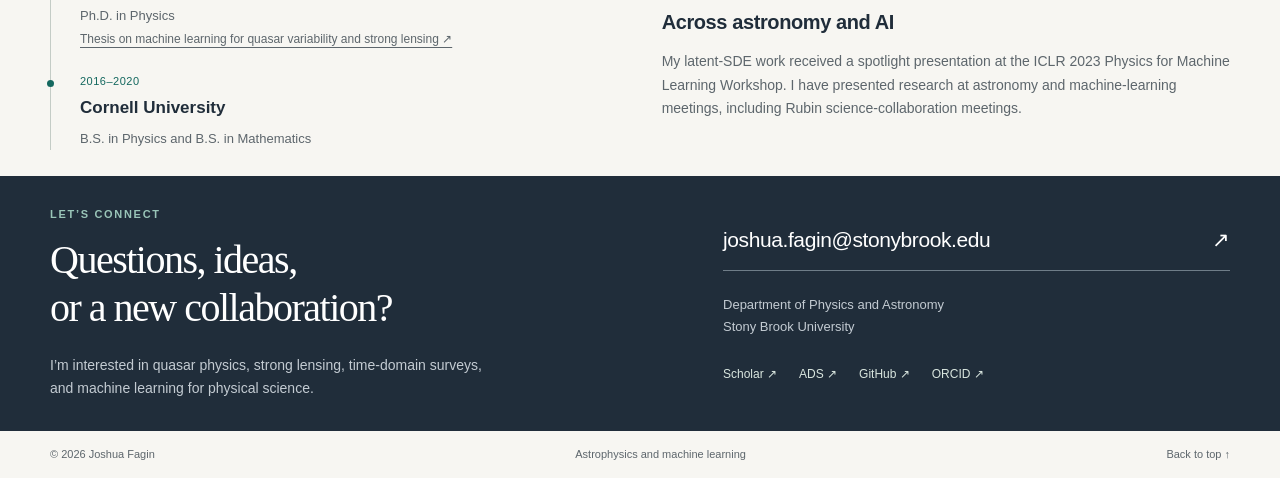
==== commit 7260a838: "Add science movies and relativistic disk modeling section" ====
--- a/index.html
+++ b/index.html
@@ -13,8 +13,8 @@
   <meta property="og:url" content="https://jfagin.github.io/">
   <link rel="canonical" href="https://jfagin.github.io/">
   <link rel="icon" href="assets/favicon.svg" type="image/svg+xml">
-  <link rel="stylesheet" href="styles.css?v=20261028-display">
-  <script src="script.js?v=20261025-navigation-2" defer></script>
+  <link rel="stylesheet" href="styles.css?v=20261104-science-movies">
+  <script src="script.js?v=20261104-science-movies" defer></script>
   <script src="simulator-embed.js?v=20261028-display" defer></script>
   <link rel="stylesheet" href="crossing.css?v=20261025-spins">
   <script src="crossing-data.js?v=20261025-spins" defer></script>
@@ -66,13 +66,15 @@
             <a href="#rubin">Rubin / LSST</a>
             <a href="#accretion-disks">Microlensing and accretion disks</a>
             <a href="#machine-learning">Machine learning</a>
+            <a href="#general-relativity">General relativistic modeling</a>
           </div>
         </details>
         <details class="nav-group">
           <summary>Simulations <span class="nav-chevron" aria-hidden="true">▾</span></summary>
           <div class="nav-dropdown">
             <a href="#interactive-microlensing">Interactive microlensing</a>
-            <a href="#in-motion">Dynamical microlensing maps</a>
+            <a href="#in-motion">Microlensing spectra and responses</a>
+            <a href="#isco-crossing">UV / ISCO crossing movie</a>
             <a href="#follow-up">Caustic crossings</a>
           </div>
         </details>
@@ -226,34 +228,49 @@
       <div class="container">
         <div class="section-heading">
           <div><p class="eyebrow">The science in motion</p><h2 id="motion-title">A magnifying glass that moves.</h2></div>
-          <p>These physical simulations show how evolving caustics change a quasar’s spectrum and reverberation response. Choose one of the two animations below, then select Play animation.</p>
-        </div>
-        <div class="animation-tabs" role="group" aria-label="Choose a simulation" hidden>
-          <button type="button" class="tab-button" aria-pressed="true" data-animation-tab="transfer">Time delays and transfer functions</button>
-          <button type="button" class="tab-button" aria-pressed="false" data-animation-tab="spectrum">Spectra and multiband light curves</button>
-        </div>
-        <figure class="animation-figure" id="animation-transfer" data-animation-panel="transfer">
-          <div class="animation-surface">
-            <img id="transfer-image" src="assets/microlensing-transfer.png?v=seed42-lsst5" data-still="assets/microlensing-transfer.png?v=seed42-lsst5" data-animation="assets/microlensing-transfer.gif?v=seed42-lsst5" alt="Simulated Q2237 image-B magnification map, six-band disk reverberation responses and daily light curves, with mock LSST observations and one labeled caustic-crossing time" width="1280" height="800" loading="lazy">
+          <p>Watch a caustic sweep across an accretion disk, linking its wavelength-dependent brightening to a changing spectrum and reverberation response.</p>
+        </div>
+        <figure class="animation-figure" id="animation-combined">
+          <div class="animation-surface animation-video-surface">
+            <video id="combined-video" controls playsinline preload="none" poster="assets/microlensing-seed555-forward-daily-poster.png" width="1600" height="1180" data-science-video data-video-name="Microlensing spectra and responses" aria-label="Simulated caustic crossing with lensed disk images, a moving magnification map, spectrum, continuum reverberation response and multiband light curves" aria-describedby="combined-caption">
+              <source src="assets/microlensing-seed555-forward-daily-15s.mp4" type="video/mp4">
+              <p>Your browser does not support embedded video. <a href="assets/microlensing-seed555-forward-daily-15s.mp4">Open the MP4 movie</a>.</p>
+            </video>
           </div>
           <div class="animation-bottom">
-            <figcaption><strong>Microlensing changes more than brightness.</strong> The transfer function shows the disk’s relative response at different delays after a brief change in central illumination. Microlensing reweights this response, shifting its mean lag (arrows). Dashed curves show the unmicrolensed response and solid curves include microlensing. Below, capped points are mock LSST observations, with the caustic crossing marked at 600 days. Simulated Q2237+0305 image B.</figcaption>
-            <button class="button button-play" type="button" data-play="transfer-image" aria-controls="transfer-image" aria-pressed="false" hidden><span aria-hidden="true">▶</span> Play animation</button>
-          </div>
-          <noscript><p><a href="assets/microlensing-transfer.gif?v=seed42-lsst5">Open transfer-function animation (7.4 MB)</a></p></noscript>
-        </figure>
-        <figure class="animation-figure" id="animation-spectrum" data-animation-panel="spectrum">
-          <div class="animation-surface">
-            <img id="spectrum-image" src="assets/microlensing-spectrum.png?v=seed1003-lsst4" data-still="assets/microlensing-spectrum.png?v=seed1003-lsst4" data-animation="assets/microlensing-spectrum.gif?v=seed1003-lsst4" alt="Simulated moving microlensing map, evolving quasar spectrum, wavelength-dependent magnification, and six-band daily light curves with mock LSST observations and a labeled caustic crossing" width="1280" height="835" loading="lazy">
-          </div>
-          <div class="animation-bottom">
-            <figcaption><strong>One crossing, many wavelengths.</strong> A simulated magnification pattern, evolving disk continuum, empirical emission lines, and Rubin bandpasses connect the source physics to daily multiband light curves. Points with capped error bars are mock LSST observations; the caustic-crossing time is marked. Simulated Q2237+0305 image B.</figcaption>
-            <button class="button button-play" type="button" data-play="spectrum-image" aria-controls="spectrum-image" aria-pressed="false" hidden><span aria-hidden="true">▶</span> Play animation</button>
-          </div>
-          <noscript><p><a href="assets/microlensing-spectrum.gif?v=seed1003-lsst4">Open spectral animation (8.6 MB)</a></p></noscript>
+              <figcaption id="combined-caption"><strong>One crossing, complementary views.</strong> This 15-second Q2237+0305 image-B simulation advances one simulation day per frame, showing the lensed disk images, magnification map, evolving spectrum, and multiband light curves. As a caustic sweeps across the disk, the bands brighten by different amounts, while intrinsic fluctuations reverberate through the disk. Solid light curves include intrinsic variability; dashed light curves isolate microlensing of the mean-heated disk. The crossing label marks an approximate time. The lens-plane zoom shows the disk’s lensed images and moving microlenses. Circle areas scale with lens mass, with a small visibility floor; their sizes are symbolic, not physical stellar radii. Magnification uses a logarithmic 1–30 scale. In the continuum response panel, dashed curves and mean-delay markers are unmicrolensed; solid curves and markers include microlensing, and arrows show the mean-delay shifts. The response is linearized about the mean-heated disk, integrated with finer inner-disk sampling, and normalized over its full delay support; only 0–80 days are displayed. The dotted spectrum component identifies empirical emission lines. Points with capped error bars are mock Rubin observations, not measurements of this event.</figcaption>
+            <a class="text-link" href="assets/microlensing-seed555-forward-daily-15s.mp4">Open MP4 <span aria-hidden="true">↗</span></a>
+          </div>
+          <p class="animation-note" data-video-error role="status" hidden>The embedded movie could not play. <a href="assets/microlensing-seed555-forward-daily-15s.mp4">Open the MP4 directly</a> or <a href="assets/microlensing-seed555-forward-daily-poster.png">view the still figure</a>.</p>
         </figure>
         <p class="sr-only" id="animation-status" role="status"></p>
-
+      </div>
+    </section>
+
+    <section class="isco-section section" id="isco-crossing" aria-labelledby="isco-title">
+      <div class="container">
+        <div class="section-heading">
+          <div><p class="eyebrow">Scanning the innermost disk</p><h2 id="isco-title">A closer look at an ISCO crossing.</h2></div>
+          <p>High-cadence UV spectra and color changes can probe the inner disk as a caustic crosses the innermost stable circular orbit.</p>
+        </div>
+        <figure class="animation-figure" id="animation-isco">
+          <div class="animation-surface animation-video-surface">
+            <video id="isco-video" controls playsinline preload="none" poster="assets/isco-crossing-pa90-uv-colors-poster.png" width="1728" height="972" data-science-video data-video-name="UV and ISCO crossing" aria-label="Fifteen-second simulated caustic crossing showing ultraviolet spectra, disk images, light curves and color differences" aria-describedby="isco-caption">
+              <source src="assets/isco-crossing-pa90-uv-colors-15s.mp4" type="video/mp4">
+              <p>Your browser does not support embedded video. <a href="assets/isco-crossing-pa90-uv-colors-15s.mp4">Open the MP4 movie</a>.</p>
+            </video>
+          </div>
+          <div class="animation-bottom">
+            <figcaption id="isco-caption"><strong>A caustic scans the innermost disk.</strong> This 15-second movie follows a simulated crossing at position angle 90°. Disk images, UV / optical spectra, wavelength-dependent light curves, and color differences track the crossing of the innermost stable circular orbit (ISCO). Solid and dashed curves distinguish intrinsic variability plus microlensing from microlensing alone. This is a model prediction, not observed data; the X-ray panel is experimental.</figcaption>
+            <a class="text-link" href="assets/isco-crossing-pa90-uv-colors-15s.mp4">Open MP4 · 2 MB <span aria-hidden="true">↗</span></a>
+          </div>
+          <p id="isco-video-error" class="animation-note" data-video-error role="status" hidden>The embedded movie could not play. You can <a href="assets/isco-crossing-pa90-uv-colors-15s.mp4">open the MP4 directly</a> or <a href="assets/isco-crossing-pa90-uv-colors-poster.png">view the still figure</a>.</p>
+        </figure>
+      </div>
+    </section>
+
+    <section class="in-motion section crossing-section" aria-label="Explore caustic-crossing parameters">
+      <div class="container">
         <article class="follow-up-feature" id="follow-up" aria-labelledby="follow-up-title">
           <div class="section-heading">
             <div><p class="eyebrow">From forecasts to observations</p><h3 id="follow-up-title">Catching a caustic crossing.</h3></div>
@@ -287,6 +304,26 @@
       </div>
     </section>
 
+    <section class="gr-section section" id="general-relativity" aria-labelledby="gr-title">
+      <div class="container gr-feature">
+        <div class="feature-copy">
+          <p class="eyebrow">General relativistic modeling</p>
+          <h2 id="gr-title">Tracing light around<br>spinning black holes.</h2>
+          <p>I model how light travels from an accretion disk through the curved spacetime of a rotating black hole. Kerr ray tracing connects the disk’s emission to its apparent image, including gravitational redshift, orbital Doppler shifts, light bending, and higher-order lensed disk images.</p>
+          <p>The grid compares simulated disk images at an observed wavelength of 2500 Å across five black-hole spins and four viewing inclinations. The ISCO and the apparent disk image change with spin and viewing geometry; narrow additional images arise from photons taking more strongly bent paths.</p>
+          <p>Combining these models with microlensing lets me investigate how a caustic crossing could probe the temperature structure and relativistic signatures of the inner disk. These calculations are research models, not direct images of an observed quasar.</p>
+          <a class="text-link" href="assets/spin-inclination-grid-v3.pdf">Open full-resolution grid · PDF <span aria-hidden="true">↗</span></a>
+        </div>
+        <figure class="science-figure gr-figure">
+          <a href="assets/spin-inclination-grid-v3.png" class="figure-link" data-figure data-title="Relativistic disk images across spin and inclination" data-caption="Simulated observed-frame 2500 Å surface brightness. Rows vary dimensionless spin from +0.99 to −0.99; columns vary inclination from 0° to 89°. Models include the primary disk image and visible higher-order disk images, with blocking by the opaque disk. Scale bars show five gravitational radii. Research visualization, not observational data.">
+            <img src="assets/spin-inclination-grid-v3.png" alt="Twenty ray-traced accretion-disk images: five spin values from positive 0.99 to negative 0.99, and viewing inclinations of 0, 30, 60 and 89 degrees, with surface-brightness color scale and gravitational-radius scale bars" width="4005" height="4996" loading="lazy">
+            <span class="enlarge-label">Enlarge spin–inclination grid <span aria-hidden="true">↗</span></span>
+          </a>
+          <figcaption>Observed-frame 2500 Å surface brightness. Spin varies down the rows; inclination varies across the columns. Scale bars: 5 <i>r</i><sub>g</sub>. Primary and visible higher-order disk images are included.</figcaption>
+        </figure>
+      </div>
+    </section>
+
     <section class="publications section container" id="publications" aria-labelledby="publications-title">
       <div class="section-heading">
         <div><p class="eyebrow">Publications</p><h2 id="publications-title">Selected work.</h2></div>
--- a/styles.css
+++ b/styles.css
@@ -110,12 +110,21 @@
 .mass-figure { grid-area: mass; width: 100%; max-width: 480px; justify-self: center; }
 .in-motion { background: var(--tint); border-bottom: 1px solid #d5dfd9; }
 .in-motion .section-heading { margin-bottom: 18px; }
-.animation-tabs { display: flex; gap: 6px; border-bottom: 1px solid #bfcec5; margin-bottom: 14px; }
+.animation-tabs { display: flex; flex-wrap: wrap; gap: 6px; border-bottom: 1px solid #bfcec5; margin-bottom: 14px; }
 .tab-button { background: transparent; border: none; border-bottom: 2px solid transparent; padding: 13px 20px; color: var(--muted); font-size: 14px; font-weight: 600; }
 .tab-button[aria-pressed="true"] { color: var(--teal); border-bottom-color: var(--teal); }
 .tab-button:hover { color: var(--teal); background: #dfe9e2; }
 .animation-surface { background: white; padding: 14px 30px; border: 1px solid #cbd6cf; border-radius: 4px; }
 .animation-surface img { width: 100%; }
+.animation-surface video { display: block; width: 100%; height: auto; background: white; }
+.animation-video-surface { padding: 0; overflow: hidden; }
+.animation-bottom > .text-link { flex-shrink: 0; }
+.gr-section { background: white; border-bottom: 1px solid var(--line); }
+.isco-section { background: var(--paper); border-bottom: 1px solid var(--line); }
+.crossing-section .follow-up-feature { margin-top: 0; padding-top: 0; border-top: 0; }
+.gr-feature { display: grid; grid-template-columns: minmax(0, .85fr) minmax(0, 1.15fr); gap: 48px; align-items: center; }
+.gr-feature h2 { margin-bottom: 20px; }
+.gr-figure img { max-height: 80vh; max-height: 80dvh; object-fit: contain; }
 .animation-bottom { display: flex; align-items: center; justify-content: space-between; gap: 60px; margin-top: 16px; }
 .animation-bottom figcaption { font-size: 13px; color: #4e6158; max-width: 780px; line-height: 1.7; }
 .animation-bottom strong { color: var(--ink); }
@@ -254,6 +263,8 @@
   .feature-copy h3 { font-size: 30px; }
   .animation-tabs { gap: 0; }
   .tab-button { flex: 1; padding: 11px 9px; font-size: 12px; }
+  .gr-feature { grid-template-columns: 1fr; gap: 24px; }
+  .gr-figure img { max-height: none; }
   .animation-surface { padding: 12px 8px; }
   .animation-bottom { flex-direction: column; align-items: flex-start; gap: 18px; }
   .animation-bottom figcaption { font-size: 12px; }
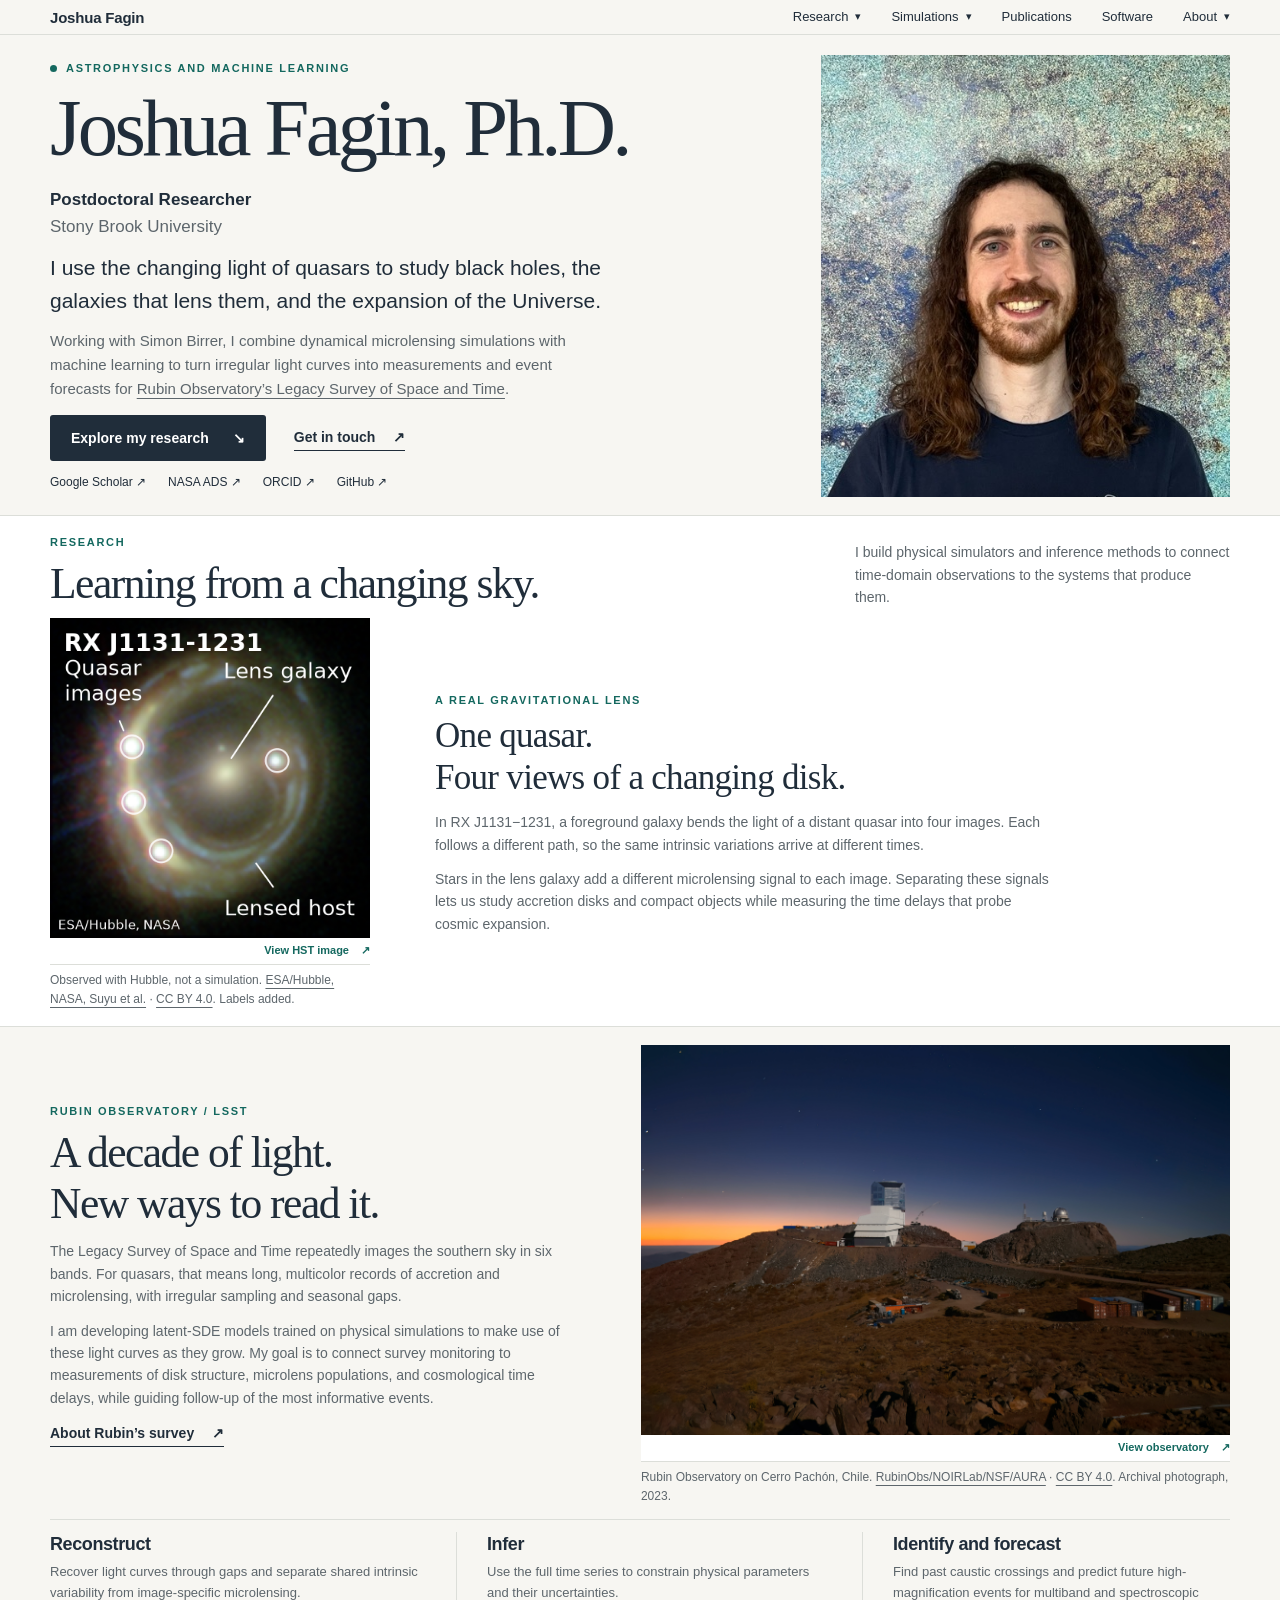
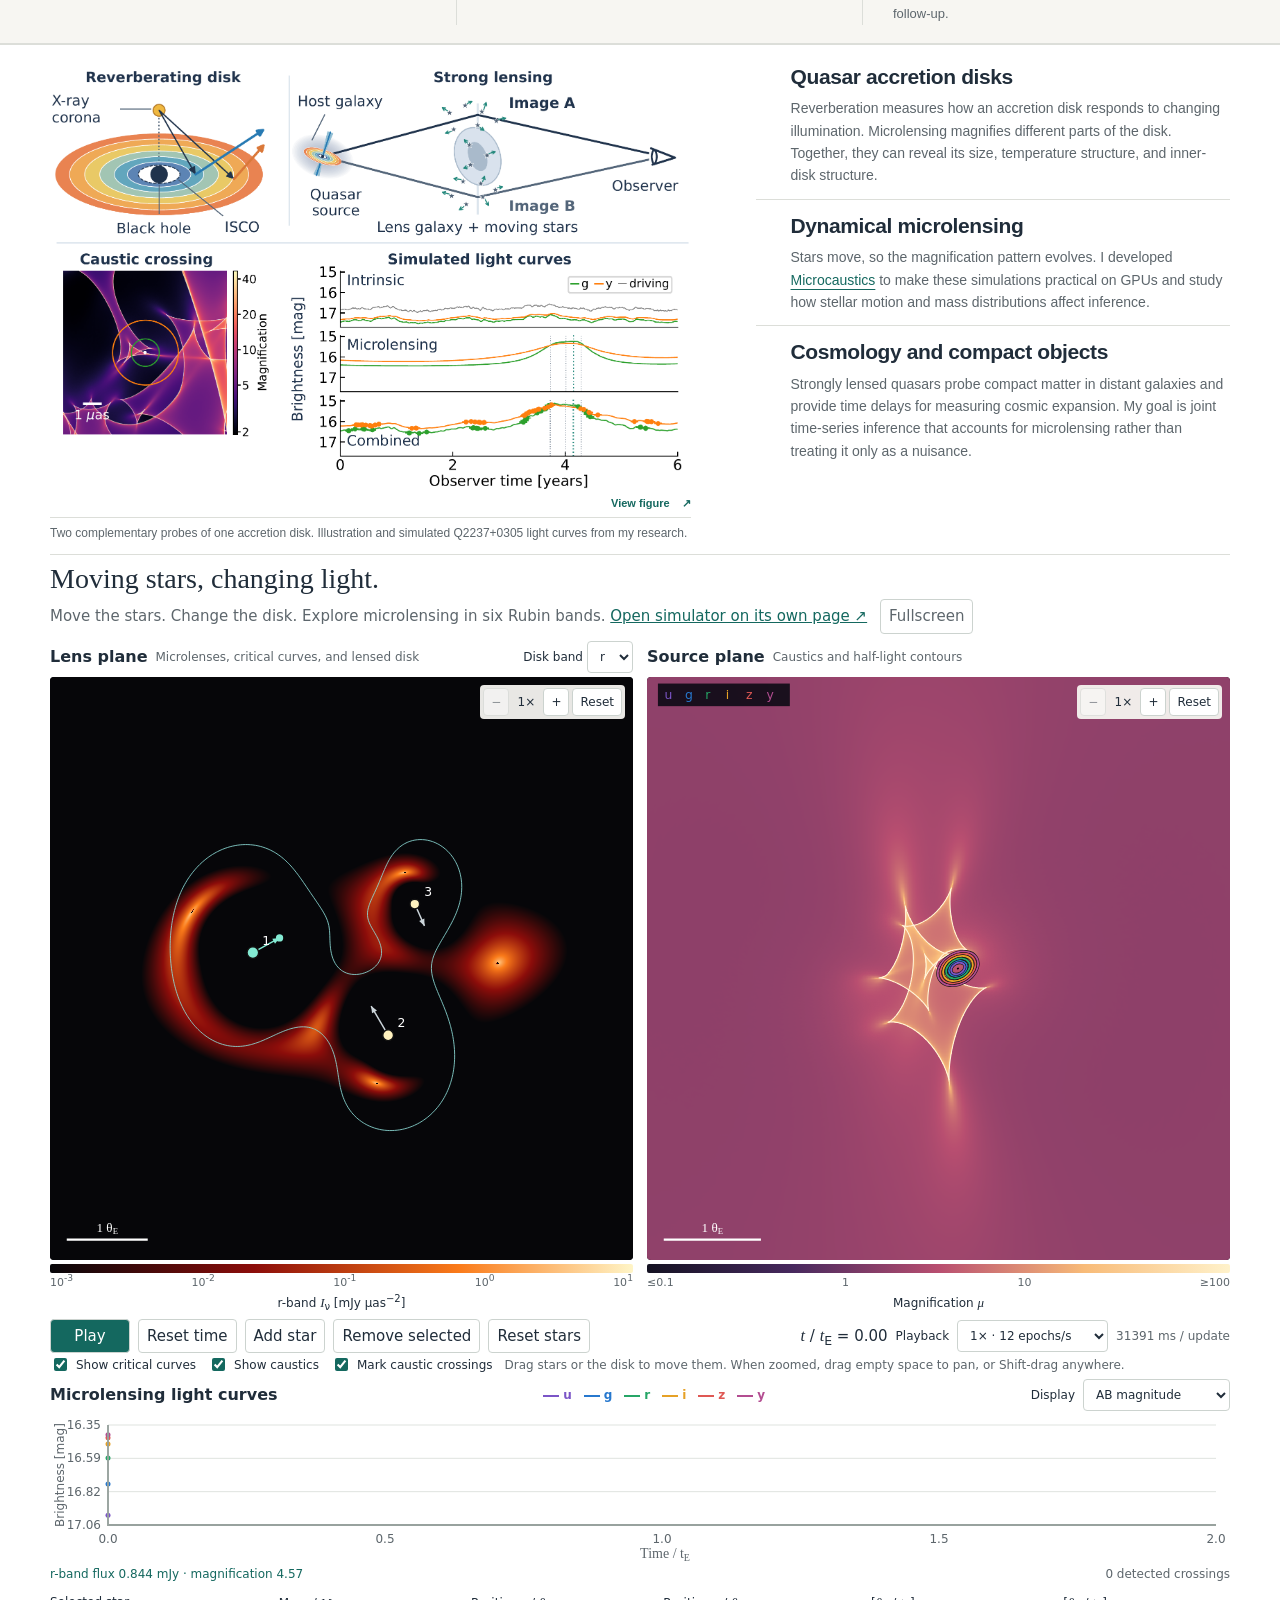
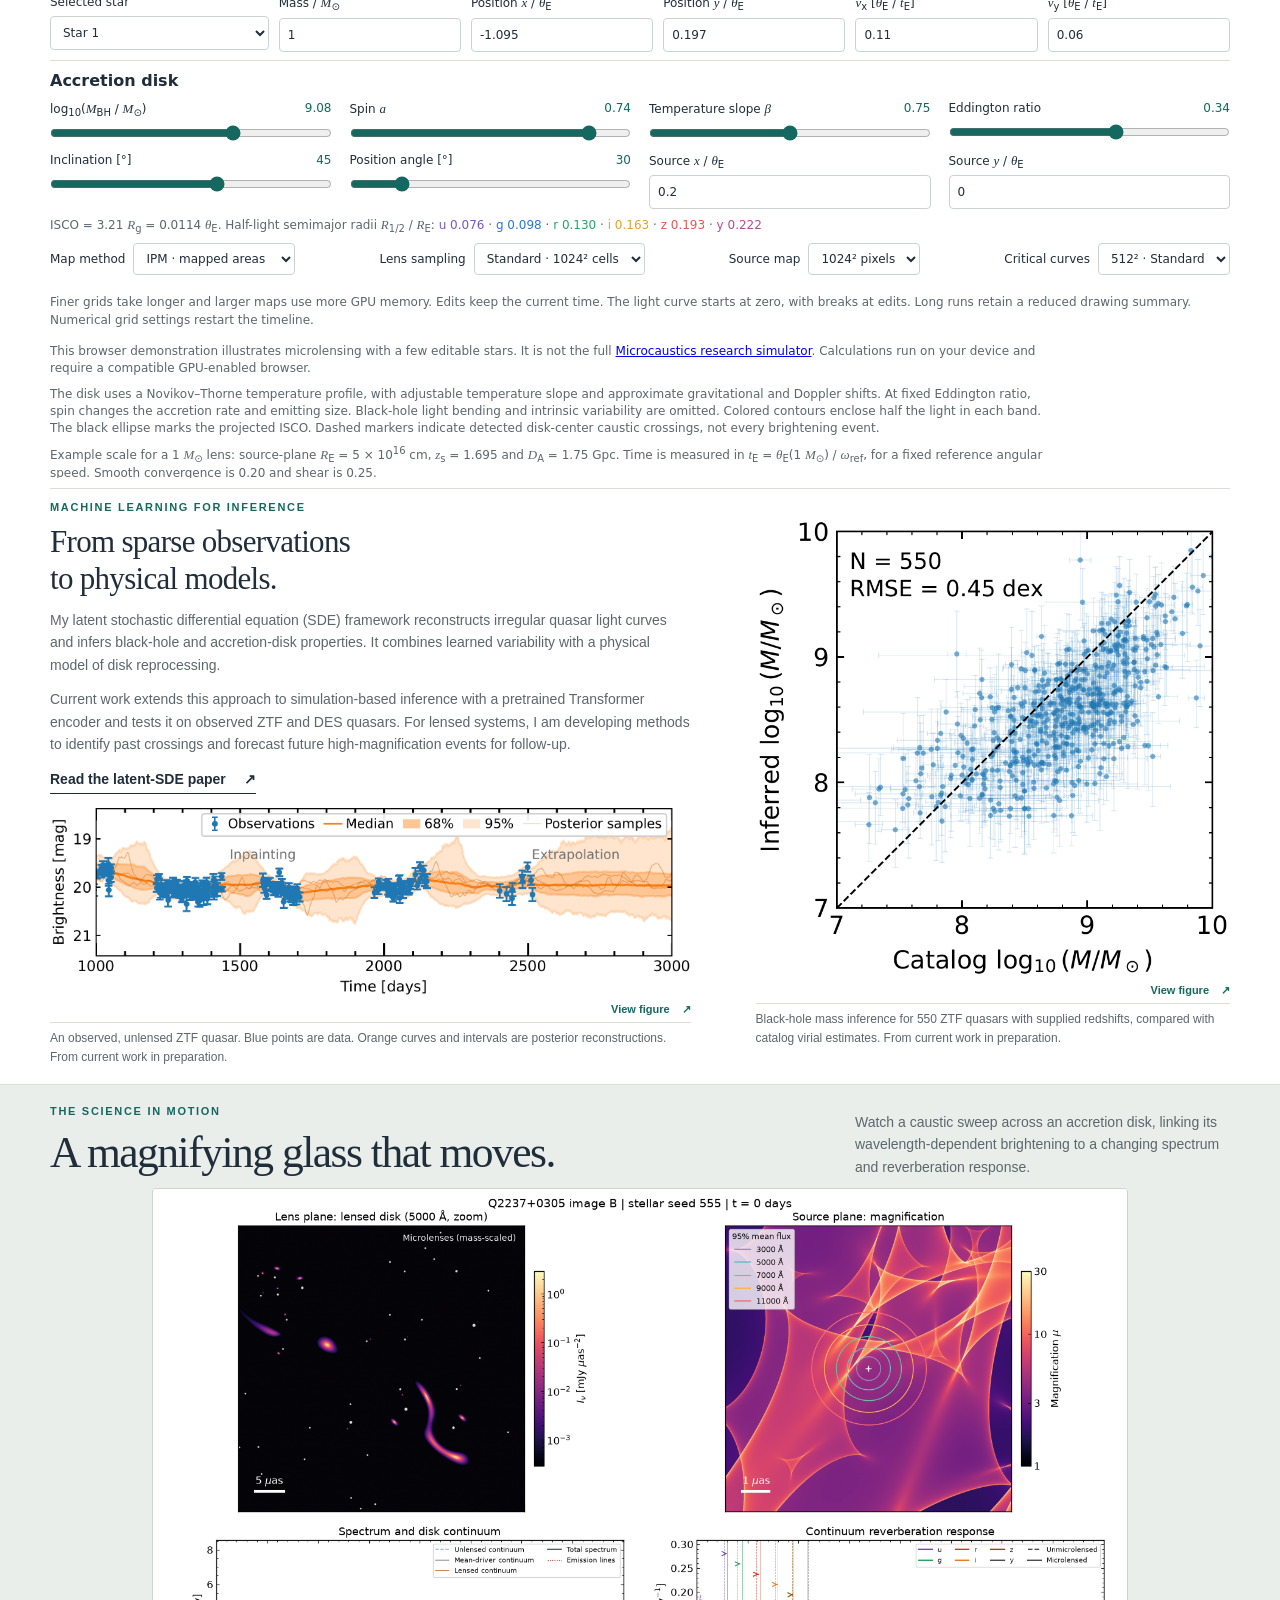
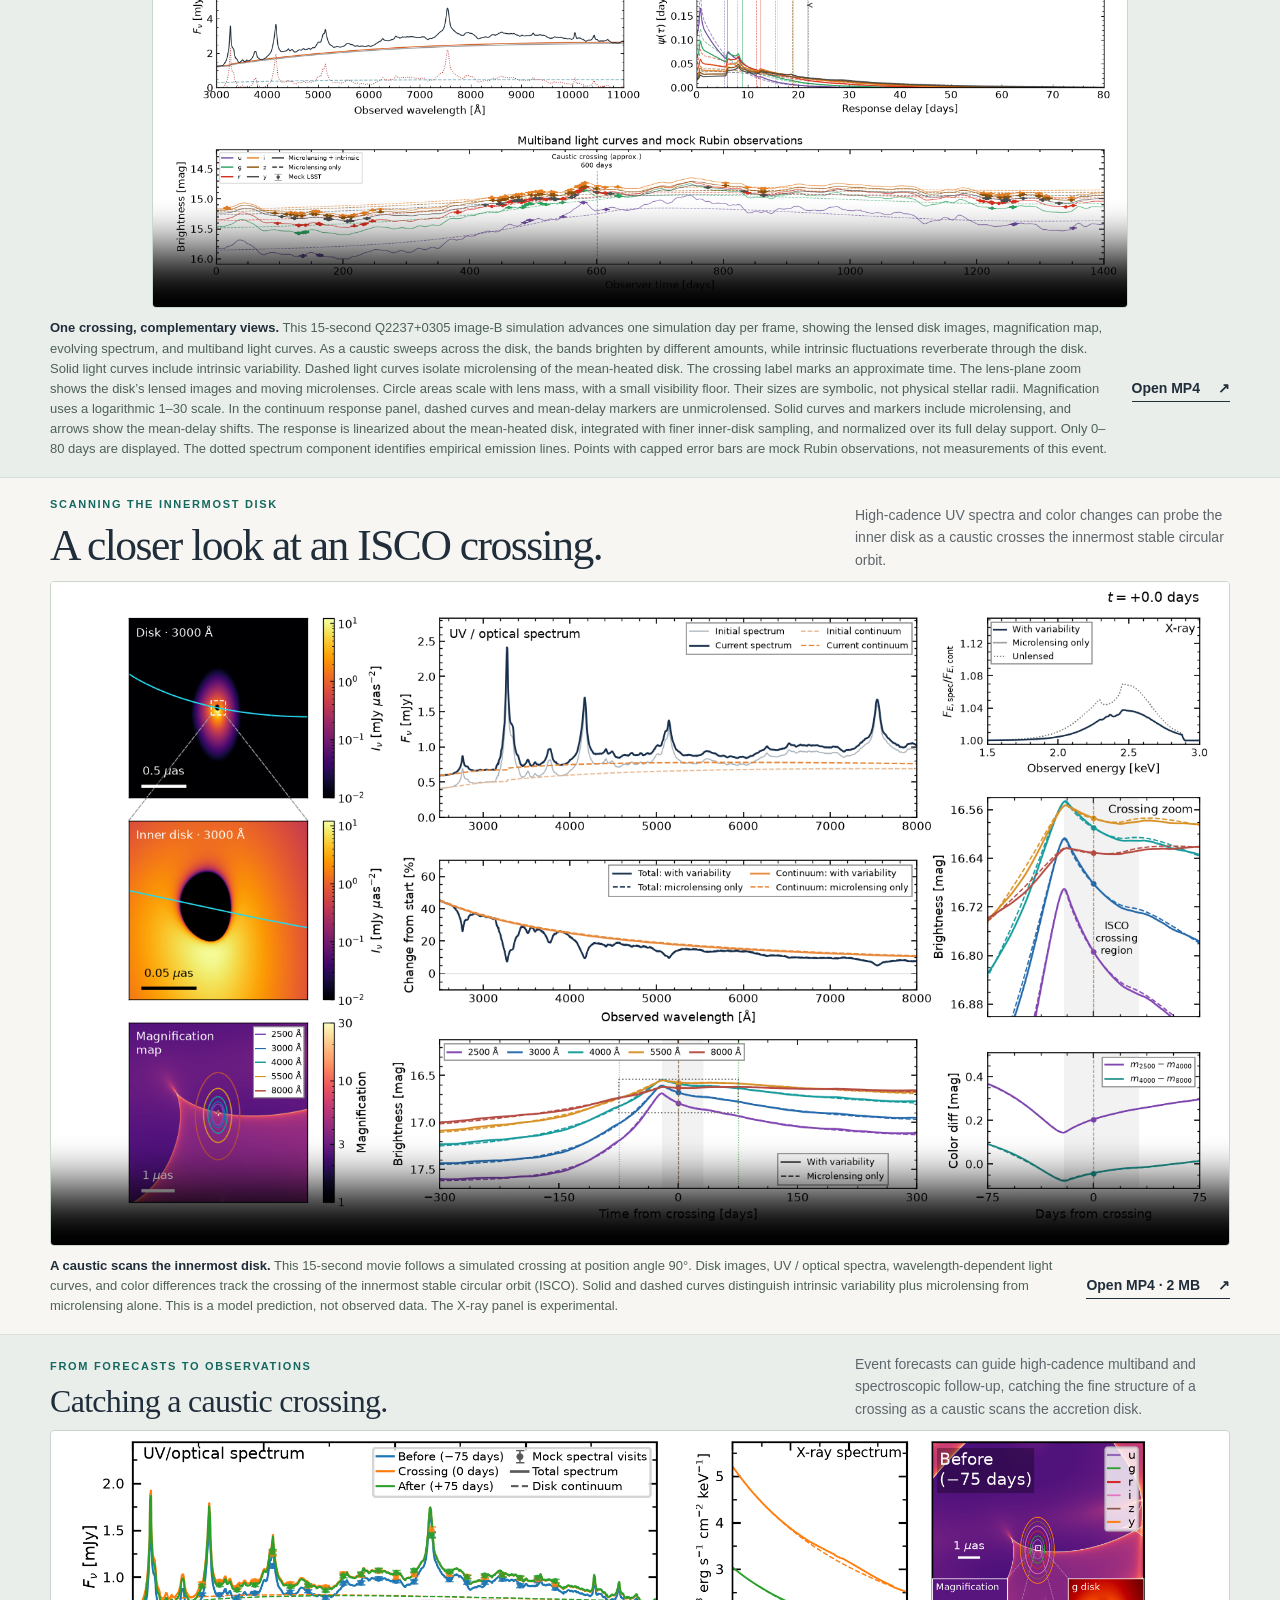
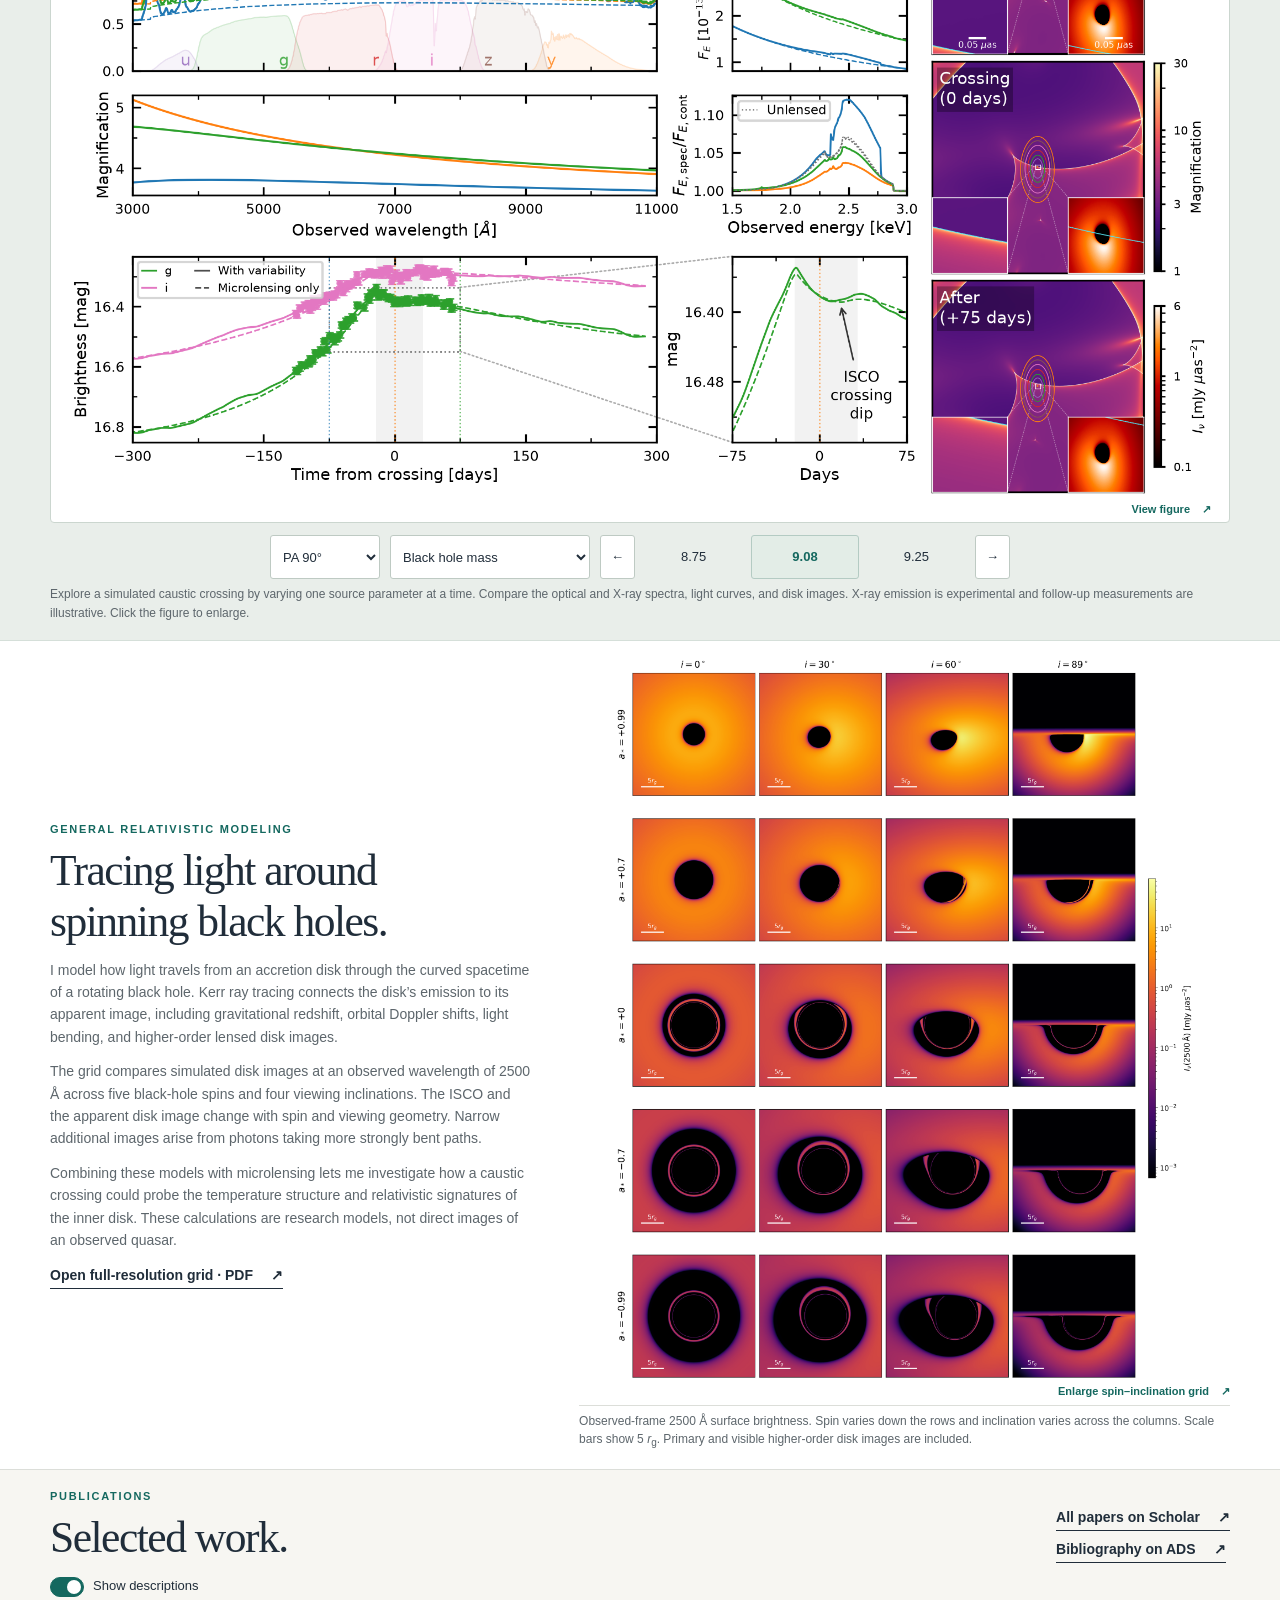
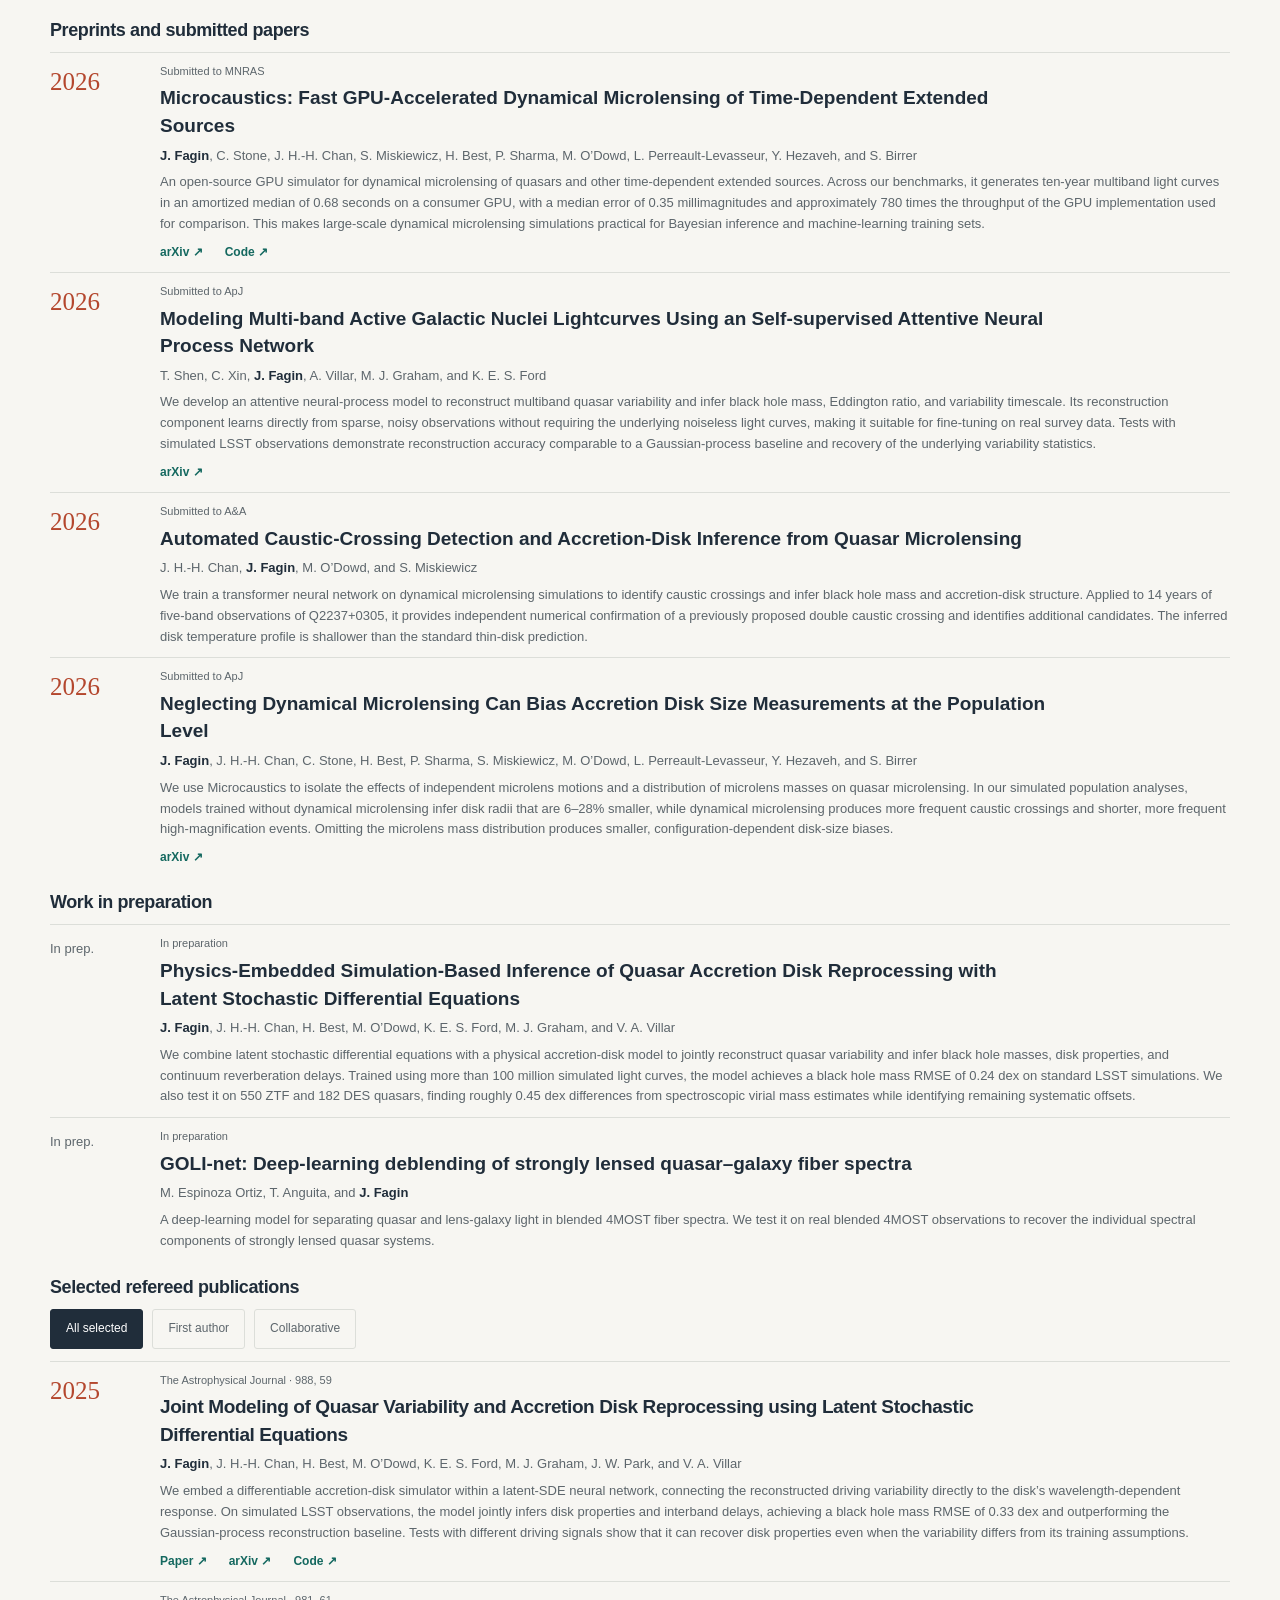
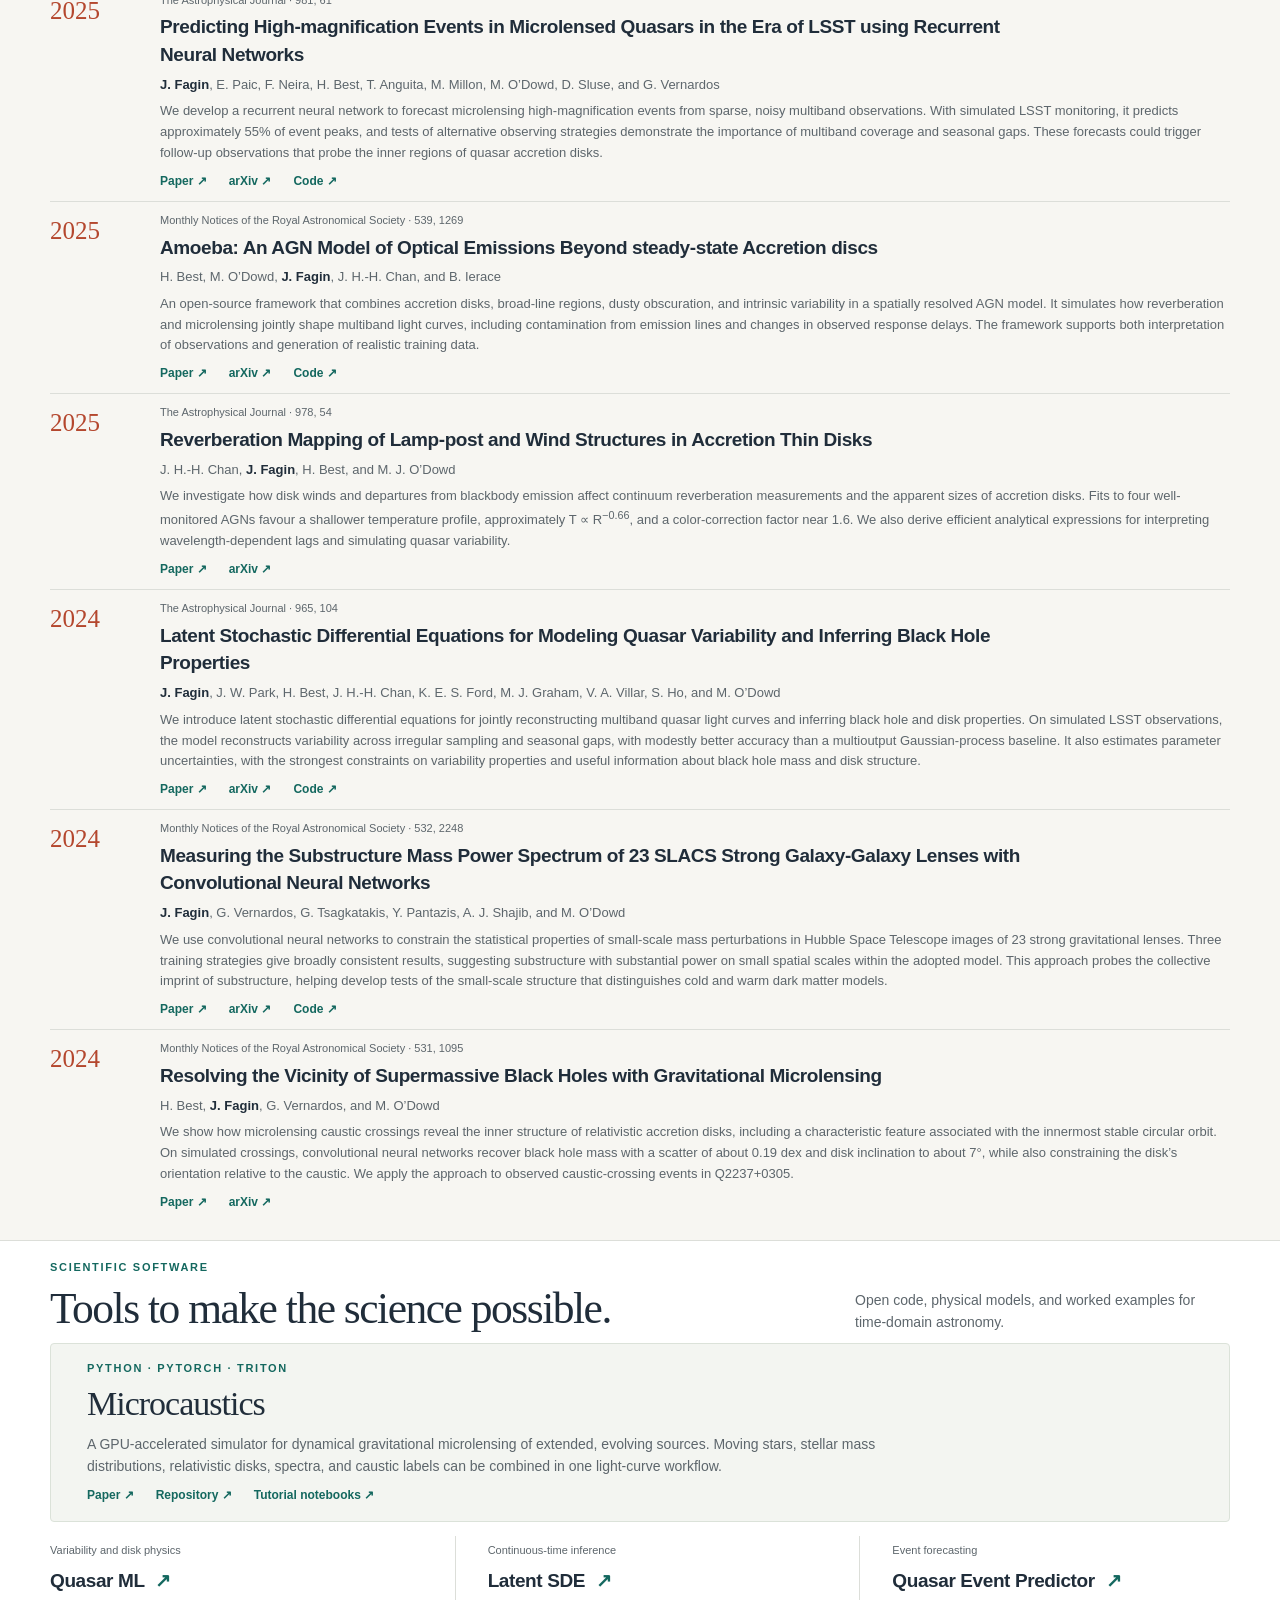
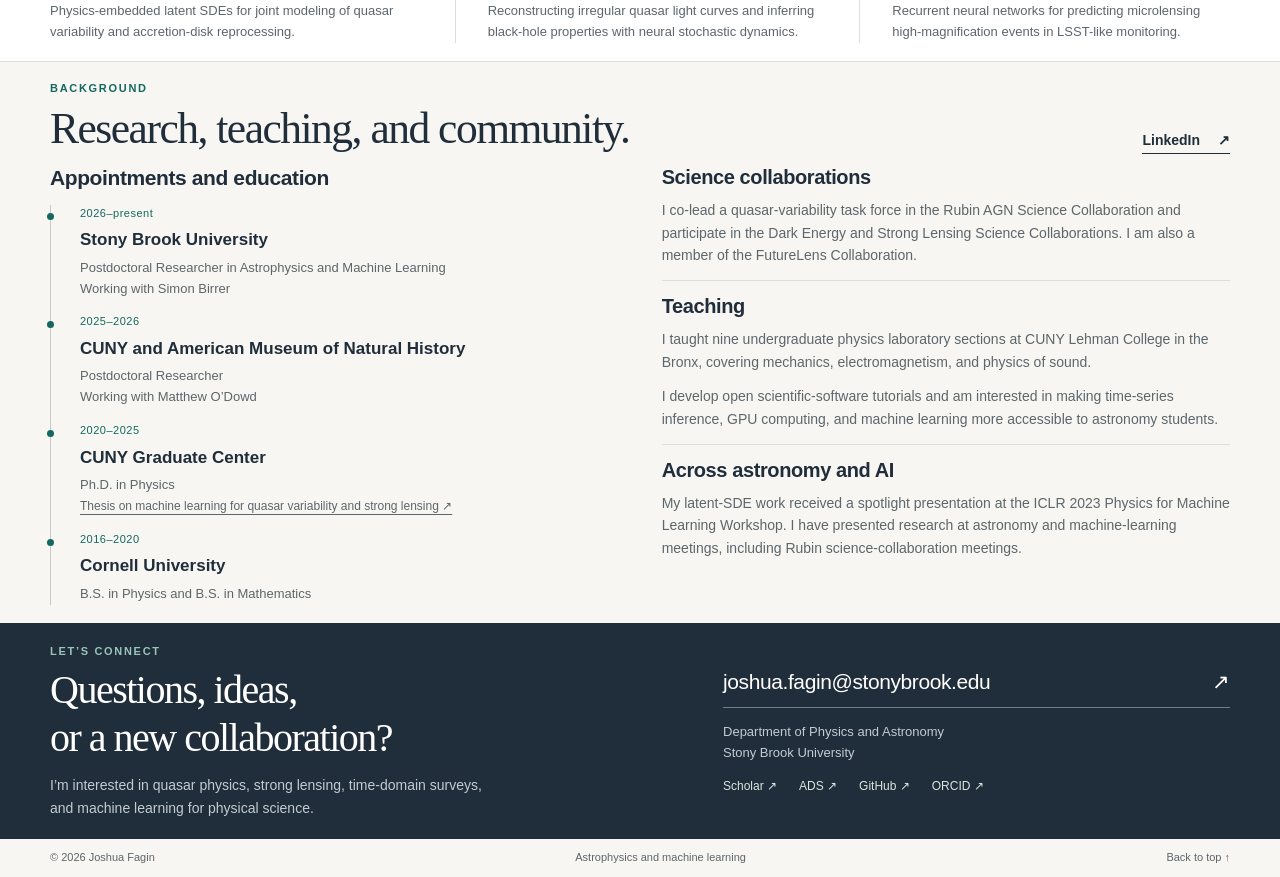
==== commit 38875594: "Compact website layout and standardize publications and video sizing" ====
--- a/index.html
+++ b/index.html
@@ -13,7 +13,7 @@
   <meta property="og:url" content="https://jfagin.github.io/">
   <link rel="canonical" href="https://jfagin.github.io/">
   <link rel="icon" href="assets/favicon.svg" type="image/svg+xml">
-  <link rel="stylesheet" href="styles.css?v=20261104-science-movies">
+  <link rel="stylesheet" href="styles.css?v=20261104-compact-movies">
   <script src="script.js?v=20261104-science-movies" defer></script>
   <script src="simulator-embed.js?v=20261028-display" defer></script>
   <link rel="stylesheet" href="crossing.css?v=20261025-spins">
@@ -125,7 +125,7 @@
 
         <article class="real-lens-feature" aria-labelledby="real-lens-title">
           <figure class="science-figure real-lens-figure">
-            <a href="assets/rx-j1131-hst.png" class="figure-link" data-figure data-title="RX J1131−1231: one quasar, four images" data-caption="Hubble Space Telescope observations of RX J1131−1231. Four images of the same quasar surround the foreground lens galaxy, with the quasar's host galaxy stretched into arcs. Image: ESA/Hubble, NASA, Suyu et al., CC BY 4.0. Labels and circles added for my proposal.">
+            <a href="assets/rx-j1131-hst.png" class="figure-link" data-figure data-title="RX J1131−1231, one quasar and four images" data-caption="Hubble Space Telescope observations of RX J1131−1231. Four images of the same quasar surround the foreground lens galaxy, with the quasar's host galaxy stretched into arcs. Image from ESA/Hubble, NASA, Suyu et al., CC BY 4.0. Labels and circles added for my proposal.">
               <img src="assets/rx-j1131-hst.png" alt="Labeled Hubble image of RX J1131−1231 showing four quasar images, the central foreground lens galaxy, and the lensed host-galaxy arcs" width="418" height="418" loading="lazy">
               <span class="enlarge-label">View HST image <span aria-hidden="true">↗</span></span>
             </a>
@@ -153,7 +153,7 @@
             <a class="text-link" href="https://rubinobservatory.org/explore/how-rubin-works/lsst">About Rubin’s survey <span aria-hidden="true">↗</span></a>
           </div>
           <figure class="science-figure rubin-photo">
-            <a href="assets/rubin-observatory.jpg" class="figure-link" data-figure data-title="Vera C. Rubin Observatory" data-caption="Rubin Observatory on Cerro Pachón, Chile, at twilight. Archival observatory photograph released in 2023, not a rendering. Credit: RubinObs/NOIRLab/NSF/AURA, CC BY 4.0. Original photograph unchanged.">
+            <a href="assets/rubin-observatory.jpg" class="figure-link" data-figure data-title="Vera C. Rubin Observatory" data-caption="Rubin Observatory on Cerro Pachón, Chile, at twilight. Archival observatory photograph released in 2023, not a rendering. Credit to RubinObs/NOIRLab/NSF/AURA, CC BY 4.0. Original photograph unchanged.">
               <img src="assets/rubin-observatory.jpg" alt="Vera C. Rubin Observatory on Cerro Pachón beneath a blue and orange twilight sky" width="4928" height="3264" loading="lazy">
               <span class="enlarge-label">View observatory <span aria-hidden="true">↗</span></span>
             </a>
@@ -211,7 +211,7 @@
               <img src="assets/quasar-reconstruction.png" alt="Observed ZTF quasar light curve with latent-SDE posterior samples and uncertainty intervals for inpainting and extrapolation" width="1827" height="545" loading="lazy">
               <span class="enlarge-label">View figure <span aria-hidden="true">↗</span></span>
             </a>
-            <figcaption>An observed, unlensed ZTF quasar. Blue points are data; orange curves and intervals are posterior reconstructions. From current work in preparation.</figcaption>
+            <figcaption>An observed, unlensed ZTF quasar. Blue points are data. Orange curves and intervals are posterior reconstructions. From current work in preparation.</figcaption>
           </figure>
           <figure class="science-figure mass-figure">
             <a href="assets/ztf-mass-predictions.png" class="figure-link" data-figure data-title="Black-hole mass inference from ZTF light curves" data-caption="Black-hole masses inferred for 550 observed ZTF quasars with supplied redshifts, compared with catalog virial mass estimates. The dashed line marks equality. The reported RMSE is 0.45 dex. From current work in preparation.">
@@ -238,7 +238,7 @@
             </video>
           </div>
           <div class="animation-bottom">
-              <figcaption id="combined-caption"><strong>One crossing, complementary views.</strong> This 15-second Q2237+0305 image-B simulation advances one simulation day per frame, showing the lensed disk images, magnification map, evolving spectrum, and multiband light curves. As a caustic sweeps across the disk, the bands brighten by different amounts, while intrinsic fluctuations reverberate through the disk. Solid light curves include intrinsic variability; dashed light curves isolate microlensing of the mean-heated disk. The crossing label marks an approximate time. The lens-plane zoom shows the disk’s lensed images and moving microlenses. Circle areas scale with lens mass, with a small visibility floor; their sizes are symbolic, not physical stellar radii. Magnification uses a logarithmic 1–30 scale. In the continuum response panel, dashed curves and mean-delay markers are unmicrolensed; solid curves and markers include microlensing, and arrows show the mean-delay shifts. The response is linearized about the mean-heated disk, integrated with finer inner-disk sampling, and normalized over its full delay support; only 0–80 days are displayed. The dotted spectrum component identifies empirical emission lines. Points with capped error bars are mock Rubin observations, not measurements of this event.</figcaption>
+              <figcaption id="combined-caption"><strong>One crossing, complementary views.</strong> This 15-second Q2237+0305 image-B simulation advances one simulation day per frame, showing the lensed disk images, magnification map, evolving spectrum, and multiband light curves. As a caustic sweeps across the disk, the bands brighten by different amounts, while intrinsic fluctuations reverberate through the disk. Solid light curves include intrinsic variability. Dashed light curves isolate microlensing of the mean-heated disk. The crossing label marks an approximate time. The lens-plane zoom shows the disk’s lensed images and moving microlenses. Circle areas scale with lens mass, with a small visibility floor. Their sizes are symbolic, not physical stellar radii. Magnification uses a logarithmic 1–30 scale. In the continuum response panel, dashed curves and mean-delay markers are unmicrolensed. Solid curves and markers include microlensing, and arrows show the mean-delay shifts. The response is linearized about the mean-heated disk, integrated with finer inner-disk sampling, and normalized over its full delay support. Only 0–80 days are displayed. The dotted spectrum component identifies empirical emission lines. Points with capped error bars are mock Rubin observations, not measurements of this event.</figcaption>
             <a class="text-link" href="assets/microlensing-seed555-forward-daily-15s.mp4">Open MP4 <span aria-hidden="true">↗</span></a>
           </div>
           <p class="animation-note" data-video-error role="status" hidden>The embedded movie could not play. <a href="assets/microlensing-seed555-forward-daily-15s.mp4">Open the MP4 directly</a> or <a href="assets/microlensing-seed555-forward-daily-poster.png">view the still figure</a>.</p>
@@ -261,7 +261,7 @@
             </video>
           </div>
           <div class="animation-bottom">
-            <figcaption id="isco-caption"><strong>A caustic scans the innermost disk.</strong> This 15-second movie follows a simulated crossing at position angle 90°. Disk images, UV / optical spectra, wavelength-dependent light curves, and color differences track the crossing of the innermost stable circular orbit (ISCO). Solid and dashed curves distinguish intrinsic variability plus microlensing from microlensing alone. This is a model prediction, not observed data; the X-ray panel is experimental.</figcaption>
+            <figcaption id="isco-caption"><strong>A caustic scans the innermost disk.</strong> This 15-second movie follows a simulated crossing at position angle 90°. Disk images, UV / optical spectra, wavelength-dependent light curves, and color differences track the crossing of the innermost stable circular orbit (ISCO). Solid and dashed curves distinguish intrinsic variability plus microlensing from microlensing alone. This is a model prediction, not observed data. The X-ray panel is experimental.</figcaption>
             <a class="text-link" href="assets/isco-crossing-pa90-uv-colors-15s.mp4">Open MP4 · 2 MB <span aria-hidden="true">↗</span></a>
           </div>
           <p id="isco-video-error" class="animation-note" data-video-error role="status" hidden>The embedded movie could not play. You can <a href="assets/isco-crossing-pa90-uv-colors-15s.mp4">open the MP4 directly</a> or <a href="assets/isco-crossing-pa90-uv-colors-poster.png">view the still figure</a>.</p>
@@ -310,16 +310,16 @@
           <p class="eyebrow">General relativistic modeling</p>
           <h2 id="gr-title">Tracing light around<br>spinning black holes.</h2>
           <p>I model how light travels from an accretion disk through the curved spacetime of a rotating black hole. Kerr ray tracing connects the disk’s emission to its apparent image, including gravitational redshift, orbital Doppler shifts, light bending, and higher-order lensed disk images.</p>
-          <p>The grid compares simulated disk images at an observed wavelength of 2500 Å across five black-hole spins and four viewing inclinations. The ISCO and the apparent disk image change with spin and viewing geometry; narrow additional images arise from photons taking more strongly bent paths.</p>
+          <p>The grid compares simulated disk images at an observed wavelength of 2500 Å across five black-hole spins and four viewing inclinations. The ISCO and the apparent disk image change with spin and viewing geometry. Narrow additional images arise from photons taking more strongly bent paths.</p>
           <p>Combining these models with microlensing lets me investigate how a caustic crossing could probe the temperature structure and relativistic signatures of the inner disk. These calculations are research models, not direct images of an observed quasar.</p>
           <a class="text-link" href="assets/spin-inclination-grid-v3.pdf">Open full-resolution grid · PDF <span aria-hidden="true">↗</span></a>
         </div>
         <figure class="science-figure gr-figure">
-          <a href="assets/spin-inclination-grid-v3.png" class="figure-link" data-figure data-title="Relativistic disk images across spin and inclination" data-caption="Simulated observed-frame 2500 Å surface brightness. Rows vary dimensionless spin from +0.99 to −0.99; columns vary inclination from 0° to 89°. Models include the primary disk image and visible higher-order disk images, with blocking by the opaque disk. Scale bars show five gravitational radii. Research visualization, not observational data.">
-            <img src="assets/spin-inclination-grid-v3.png" alt="Twenty ray-traced accretion-disk images: five spin values from positive 0.99 to negative 0.99, and viewing inclinations of 0, 30, 60 and 89 degrees, with surface-brightness color scale and gravitational-radius scale bars" width="4005" height="4996" loading="lazy">
+          <a href="assets/spin-inclination-grid-v3.png" class="figure-link" data-figure data-title="Relativistic disk images across spin and inclination" data-caption="Simulated observed-frame 2500 Å surface brightness. Rows vary dimensionless spin from +0.99 to −0.99. Columns vary inclination from 0° to 89°. Models include the primary disk image and visible higher-order disk images, with blocking by the opaque disk. Scale bars show five gravitational radii. Research visualization, not observational data.">
+            <img src="assets/spin-inclination-grid-v3.png" alt="Twenty ray-traced accretion-disk images across five spin values from positive 0.99 to negative 0.99, and viewing inclinations of 0, 30, 60 and 89 degrees, with surface-brightness color scale and gravitational-radius scale bars" width="4005" height="4996" loading="lazy">
             <span class="enlarge-label">Enlarge spin–inclination grid <span aria-hidden="true">↗</span></span>
           </a>
-          <figcaption>Observed-frame 2500 Å surface brightness. Spin varies down the rows; inclination varies across the columns. Scale bars: 5 <i>r</i><sub>g</sub>. Primary and visible higher-order disk images are included.</figcaption>
+          <figcaption>Observed-frame 2500 Å surface brightness. Spin varies down the rows and inclination varies across the columns. Scale bars show 5 <i>r</i><sub>g</sub>. Primary and visible higher-order disk images are included.</figcaption>
         </figure>
       </div>
     </section>
@@ -343,19 +343,19 @@
             <div class="publication-year">2026</div><article><p class="publication-venue">Submitted to ApJ</p><h4><a href="https://arxiv.org/abs/2610.24195">Modeling Multi-band Active Galactic Nuclei Lightcurves Using an Self-supervised Attentive Neural Process Network</a></h4><p class="publication-authors">T. Shen, C. Xin, <strong>J. Fagin</strong>, A. Villar, M. J. Graham, and K. E. S. Ford</p><p>We develop an attentive neural-process model to reconstruct multiband quasar variability and infer black hole mass, Eddington ratio, and variability timescale. Its reconstruction component learns directly from sparse, noisy observations without requiring the underlying noiseless light curves, making it suitable for fine-tuning on real survey data. Tests with simulated LSST observations demonstrate reconstruction accuracy comparable to a Gaussian-process baseline and recovery of the underlying variability statistics.</p><div class="paper-links"><a href="https://arxiv.org/abs/2610.24195">arXiv ↗</a></div></article>
           </li>
           <li>
-            <div class="publication-year" aria-hidden="true"></div><article><p class="publication-venue">Submitted to A&amp;A</p><h4>Automated Caustic-Crossing Detection and Accretion-Disk Inference from Quasar Microlensing</h4><p class="publication-authors">J. H.-H. Chan, <strong>J. Fagin</strong>, M. O’Dowd, and S. Miskiewicz</p><p>We train a transformer neural network on dynamical microlensing simulations to identify caustic crossings and infer black hole mass and accretion-disk structure. Applied to 14 years of five-band observations of Q2237+0305, it provides independent numerical confirmation of a previously proposed double caustic crossing and identifies additional candidates. The inferred disk temperature profile is shallower than the standard thin-disk prediction.</p></article>
-          </li>
-          <li>
-            <div class="publication-year" aria-hidden="true"></div><article><p class="publication-venue">2026 · Submitted to ApJ</p><h4><a href="https://arxiv.org/abs/2610.37475">Neglecting Dynamical Microlensing Can Bias Accretion Disk Size Measurements at the Population Level</a></h4><p class="publication-authors"><strong>J. Fagin</strong>, J. H.-H. Chan, C. Stone, H. Best, P. Sharma, S. Miskiewicz, M. O’Dowd, L. Perreault-Levasseur, Y. Hezaveh, and S. Birrer</p><p>We use Microcaustics to isolate the effects of independent microlens motions and a distribution of microlens masses on quasar microlensing. In our simulated population analyses, models trained without dynamical microlensing infer disk radii that are 6–28% smaller, while dynamical microlensing produces more frequent caustic crossings and shorter, more frequent high-magnification events. Omitting the microlens mass distribution produces smaller, configuration-dependent disk-size biases.</p><p><a href="https://arxiv.org/abs/2610.37475">arXiv:2610.37475 ↗</a></p></article>
+            <div class="publication-year">2026</div><article><p class="publication-venue">Submitted to A&amp;A</p><h4>Automated Caustic-Crossing Detection and Accretion-Disk Inference from Quasar Microlensing</h4><p class="publication-authors">J. H.-H. Chan, <strong>J. Fagin</strong>, M. O’Dowd, and S. Miskiewicz</p><p>We train a transformer neural network on dynamical microlensing simulations to identify caustic crossings and infer black hole mass and accretion-disk structure. Applied to 14 years of five-band observations of Q2237+0305, it provides independent numerical confirmation of a previously proposed double caustic crossing and identifies additional candidates. The inferred disk temperature profile is shallower than the standard thin-disk prediction.</p></article>
+          </li>
+          <li>
+            <div class="publication-year">2026</div><article><p class="publication-venue">Submitted to ApJ</p><h4><a href="https://arxiv.org/abs/2610.37475">Neglecting Dynamical Microlensing Can Bias Accretion Disk Size Measurements at the Population Level</a></h4><p class="publication-authors"><strong>J. Fagin</strong>, J. H.-H. Chan, C. Stone, H. Best, P. Sharma, S. Miskiewicz, M. O’Dowd, L. Perreault-Levasseur, Y. Hezaveh, and S. Birrer</p><p>We use Microcaustics to isolate the effects of independent microlens motions and a distribution of microlens masses on quasar microlensing. In our simulated population analyses, models trained without dynamical microlensing infer disk radii that are 6–28% smaller, while dynamical microlensing produces more frequent caustic crossings and shorter, more frequent high-magnification events. Omitting the microlens mass distribution produces smaller, configuration-dependent disk-size biases.</p><div class="paper-links"><a href="https://arxiv.org/abs/2610.37475">arXiv ↗</a></div></article>
           </li>
         </ol>
         <h3>Work in preparation</h3>
         <ol class="publication-list">
           <li>
-            <div class="publication-year" aria-hidden="true"></div><article><p class="publication-venue">In preparation</p><h4>Physics-Embedded Simulation-Based Inference of Quasar Accretion Disk Reprocessing with Latent Stochastic Differential Equations</h4><p class="publication-authors"><strong>J. Fagin</strong>, J. H.-H. Chan, H. Best, M. O’Dowd, K. E. S. Ford, M. J. Graham, and V. A. Villar</p><p>We combine latent stochastic differential equations with a physical accretion-disk model to jointly reconstruct quasar variability and infer black hole masses, disk properties, and continuum reverberation delays. Trained using more than 100 million simulated light curves, the model achieves a black hole mass RMSE of 0.24 dex on standard LSST simulations. We also test it on 550 ZTF and 182 DES quasars, finding roughly 0.45 dex differences from spectroscopic virial mass estimates while identifying remaining systematic offsets.</p></article>
-          </li>
-          <li>
-            <div class="publication-year" aria-hidden="true"></div><article><p class="publication-venue">In preparation</p><h4>GOLI-net: Deep-learning deblending of strongly lensed quasar–galaxy fiber spectra</h4><p class="publication-authors">M. Espinoza Ortiz, T. Anguita, and <strong>J. Fagin</strong></p><p>A deep-learning model for separating quasar and lens-galaxy light in blended 4MOST fiber spectra. We test it on real blended 4MOST observations to recover the individual spectral components of strongly lensed quasar systems.</p></article>
+            <div class="publication-year undated">In prep.</div><article><p class="publication-venue">In preparation</p><h4>Physics-Embedded Simulation-Based Inference of Quasar Accretion Disk Reprocessing with Latent Stochastic Differential Equations</h4><p class="publication-authors"><strong>J. Fagin</strong>, J. H.-H. Chan, H. Best, M. O’Dowd, K. E. S. Ford, M. J. Graham, and V. A. Villar</p><p>We combine latent stochastic differential equations with a physical accretion-disk model to jointly reconstruct quasar variability and infer black hole masses, disk properties, and continuum reverberation delays. Trained using more than 100 million simulated light curves, the model achieves a black hole mass RMSE of 0.24 dex on standard LSST simulations. We also test it on 550 ZTF and 182 DES quasars, finding roughly 0.45 dex differences from spectroscopic virial mass estimates while identifying remaining systematic offsets.</p></article>
+          </li>
+          <li>
+            <div class="publication-year undated">In prep.</div><article><p class="publication-venue">In preparation</p><h4>GOLI-net: Deep-learning deblending of strongly lensed quasar–galaxy fiber spectra</h4><p class="publication-authors">M. Espinoza Ortiz, T. Anguita, and <strong>J. Fagin</strong></p><p>A deep-learning model for separating quasar and lens-galaxy light in blended 4MOST fiber spectra. We test it on real blended 4MOST observations to recover the individual spectral components of strongly lensed quasar systems.</p></article>
           </li>
         </ol>
       </section>
--- a/styles.css
+++ b/styles.css
@@ -11,8 +11,8 @@
   --sans: -apple-system, BlinkMacSystemFont, "Segoe UI", Helvetica, Arial, sans-serif;
 }
 * { box-sizing: border-box; }
-html { scroll-behavior: smooth; scroll-padding-top: 48px; }
-body { margin: 0; background: var(--paper); color: var(--ink); font: 16px/1.7 var(--sans); -webkit-font-smoothing: antialiased; }
+html { scroll-behavior: smooth; scroll-padding-top: 42px; }
+body { margin: 0; background: var(--paper); color: var(--ink); font: 16px/1.6 var(--sans); -webkit-font-smoothing: antialiased; }
 [hidden] { display: none !important; }
 button, input { font: inherit; }
 button, a { -webkit-tap-highlight-color: transparent; }
@@ -22,7 +22,7 @@
 button { cursor: pointer; }
 img { display: block; max-width: 100%; height: auto; }
 figure, p { margin: 0; }
-p + p { margin-top: 16px; }
+p + p { margin-top: 12px; }
 h1, h2, h3, h4 { color: var(--ink); margin: 0; }
 h1, h2 { font-family: var(--serif); font-weight: 400; }
 h2 { font-size: clamp(32px, 3.4vw, 46px); line-height: 1.17; letter-spacing: -1.5px; }
@@ -30,8 +30,8 @@
 h4 { font-size: 17px; line-height: 1.5; font-weight: 600; }
 ::selection { background: #cee2dc; color: #153e39; }
 .container { width: min(1180px, calc(100% - 96px)); margin-inline: auto; }
-.section { padding-block: 26px; }
-.eyebrow { text-transform: uppercase; letter-spacing: 1.7px; font-weight: 650; font-size: 11px; line-height: 1.6; color: var(--teal); margin-bottom: 12px; }
+.section { padding-block: 18px; }
+.eyebrow { text-transform: uppercase; letter-spacing: 1.7px; font-weight: 650; font-size: 11px; line-height: 1.6; color: var(--teal); margin-bottom: 6px; }
 .text-link { text-decoration: none; display: inline-flex; align-items: center; gap: 18px; border-bottom: 1px solid currentColor; line-height: 1.8; font-size: 14px; font-weight: 600; }
 .button { min-height: 46px; display: inline-flex; align-items: center; justify-content: center; gap: 24px; padding: 10px 20px; text-decoration: none; border: 1px solid transparent; border-radius: 3px; font-weight: 600; font-size: 14px; line-height: 1.5; transition: background .2s, color .2s; }
 .button-primary { background: var(--ink); color: var(--white); }
@@ -40,39 +40,39 @@
 .skip-link:focus { top: 15px; color: white; }
 .sr-only { position: absolute; width: 1px; height: 1px; padding: 0; margin: -1px; overflow: hidden; clip: rect(0, 0, 0, 0); white-space: nowrap; border: 0; }
 .site-header { position: sticky; top: 0; z-index: 20; background: rgba(247, 246, 242, .97); border-bottom: 1px solid var(--line); }
-.header-inner { min-height: 40px; display: flex; justify-content: space-between; align-items: center; gap: 30px; }
+.header-inner { min-height: 34px; display: flex; justify-content: space-between; align-items: center; gap: 30px; }
 .wordmark { text-decoration: none; font: 600 15px var(--sans); letter-spacing: -.2px; }
 #site-nav { display: flex; align-items: center; gap: 30px; }
 #site-nav a, #site-nav summary { font-size:13px; font-weight:500; text-decoration:none; }
-#site-nav > a, #site-nav summary { display:flex; align-items:center; min-height:38px; padding-block:6px; }
+#site-nav > a, #site-nav summary { display:flex; align-items:center; min-height:32px; padding-block:4px; }
 .nav-group { position:relative; }
 .nav-group summary { list-style:none; cursor:pointer; gap:7px; }
 .nav-group summary::-webkit-details-marker { display:none; }
 .nav-chevron { font-size:11px; }
 .nav-group[open] .nav-chevron { transform:rotate(180deg); }
 .nav-dropdown { position:absolute; top:100%; right:0; width:max-content; max-width:min(320px,calc(100vw - 40px)); padding:8px; background:var(--white); border:1px solid var(--line); border-radius:4px; box-shadow:0 8px 22px #202d3a14; }
-#site-nav .nav-dropdown a { display:flex; align-items:center; min-height:44px; padding:10px 14px; line-height:1.4; border-radius:2px; }
+#site-nav .nav-dropdown a { display:flex; align-items:center; min-height:34px; padding:6px 14px; line-height:1.4; border-radius:2px; }
 #site-nav .nav-dropdown a:hover, #site-nav .nav-dropdown a:focus-visible { background:var(--tint); color:var(--teal); }
 #site-nav > a[aria-current="location"], .nav-group.is-current > summary { color:var(--teal); text-decoration:underline; text-underline-offset:7px; }
 #site-nav .nav-dropdown a[aria-current="location"] { color:var(--teal); background:var(--tint); }
 .menu-toggle { display: none; border: 1px solid var(--line); background: transparent; padding: 7px 13px; border-radius: 3px; color: var(--ink); }
-.hero { padding-block: 28px 26px; display: grid; grid-template-columns: 1.6fr 1fr; gap: 90px; align-items: center; }
+.hero { padding-block: 20px 18px; display: grid; grid-template-columns: 1.6fr 1fr; gap: 90px; align-items: center; }
 .hero .eyebrow { display: flex; align-items: center; gap: 9px; }
 .status-dot { width: 7px; height: 7px; background: var(--teal); border-radius: 50%; flex: 0 0 auto; }
-h1 { font-size: clamp(56px, 6.3vw, 83px); line-height: 1.12; letter-spacing: -3.6px; margin: 9px 0 18px; }
-.position { font-size: 17px; line-height: 1.6; font-weight: 600; margin-bottom: 18px; }
+h1 { font-size: clamp(56px, 6.3vw, 83px); line-height: 1.12; letter-spacing: -3.6px; margin: 6px 0 12px; }
+.position { font-size: 17px; line-height: 1.6; font-weight: 600; margin-bottom: 12px; }
 .position span { color: var(--muted); font-weight: 400; }
-.hero-intro { font-size: 21px; line-height: 1.65; max-width: 590px; }
+.hero-intro { font-size: 21px; line-height: 1.55; max-width: 590px; }
 .hero-detail { color: var(--muted); font-size: 15px; max-width: 565px; }
-.hero-actions { margin-top: 20px; display: flex; gap: 28px; align-items: center; flex-wrap: wrap; }
+.hero-actions { margin-top: 14px; display: flex; gap: 28px; align-items: center; flex-wrap: wrap; }
 .profile-links { display: flex; gap: 22px; flex-wrap: wrap; font-size: 12px; }
 .profile-links a { text-decoration: none; }
-.hero .profile-links { margin-top: 18px; }
+.hero .profile-links { margin-top: 12px; }
 .portrait { width: 100%; padding: 0 0 0 10px; }
 .portrait-frame { background: #d6ddd9; aspect-ratio: 1 / 1.08; position: relative; }
 .portrait img { width: 100%; height: 100%; object-fit: cover; object-position: 50% 48%; }
 .research { background: var(--white); border-block: 1px solid var(--line); }
-.section-heading { display: flex; align-items: flex-end; justify-content: space-between; gap: 60px; margin-bottom: 14px; }
+.section-heading { display: flex; align-items: flex-end; justify-content: space-between; gap: 60px; margin-bottom: 10px; }
 .section-heading > p { max-width: 375px; color: var(--muted); font-size: 14px; }
 .section-heading > div:first-child { flex-shrink: 0; }
 .research-overview { display: grid; grid-template-columns: 1.35fr 1fr; align-items: start; gap: 65px; }
@@ -82,124 +82,140 @@
 .real-lens-figure { max-width: 320px; }
 .rubin-section { border-bottom: 1px solid var(--line); }
 .rubin-feature { display: grid; grid-template-columns: 1fr 1.12fr; gap: 65px; align-items: center; }
-.rubin-feature h2 { margin-bottom: 18px; }
-.rubin-feature .text-link { margin-top: 18px; }
+.rubin-feature h2 { margin-bottom: 12px; }
+.rubin-feature .text-link { margin-top: 12px; }
 .rubin-photo { align-self: center; }
-.rubin-goals { display: grid; grid-template-columns: repeat(3, 1fr); gap: 38px; margin-top: 22px; padding-top: 18px; border-top: 1px solid var(--line); }
+.rubin-goals { display: grid; grid-template-columns: repeat(3, 1fr); gap: 38px; margin-top: 14px; padding-top: 12px; border-top: 1px solid var(--line); }
 .rubin-goals article + article { padding-left: 30px; border-left: 1px solid var(--line); }
-.rubin-goals h3 { font-size: 18px; margin-bottom: 10px; }
+.rubin-goals h3 { font-size: 18px; margin-bottom: 6px; }
 .rubin-goals p { font-size: 13px; color: var(--muted); }
 .science-figure { min-width: 0; }
 .science-figure img { width: 100%; }
 .figure-link { display: block; text-decoration: none; position: relative; background: white; }
-.enlarge-label { display: flex; align-items: center; justify-content: flex-end; gap: 12px; padding: 7px 0; font-size: 11px; font-weight: 600; color: var(--teal); }
-.science-figure figcaption { color: var(--muted); font-size: 12px; line-height: 1.65; padding-top: 9px; border-top: 1px solid var(--line); }
-.overview-figure { padding-top: 10px; }
-.research-topics article { padding: 0 0 18px 35px; position: relative; }
-.research-topics article + article { border-top: 1px solid var(--line); padding-top: 18px; }
-.research-topics article p { font-size: 14px; line-height: 1.75; color: var(--muted); margin-top: 10px; }
+.enlarge-label { display: flex; align-items: center; justify-content: flex-end; gap: 12px; padding: 4px 0; font-size: 11px; font-weight: 600; color: var(--teal); }
+.science-figure figcaption { color: var(--muted); font-size: 12px; line-height: 1.55; padding-top: 6px; border-top: 1px solid var(--line); }
+.overview-figure { padding-top: 6px; }
+.research-topics article { padding: 0 0 12px 35px; position: relative; }
+.research-topics article + article { border-top: 1px solid var(--line); padding-top: 12px; }
+.research-topics article p { font-size: 14px; line-height: 1.6; color: var(--muted); margin-top: 6px; }
 .research-topics article a { color: var(--teal); }
 .topic-index { position: absolute; top: 3px; left: 0; color: var(--rust); font-size: 11px; font-weight: 600; }
-.research-topics article + article .topic-index { top: 28px; }
-.model-feature { display: grid; grid-template-columns: 1.35fr 1fr; grid-template-areas: "copy mass" "reconstruction mass"; gap: 14px 65px; margin-top: 14px; padding-top: 14px; border-top: 1px solid var(--line); align-items: center; }
+.research-topics article + article .topic-index { top: 16px; }
+.model-feature { display: grid; grid-template-columns: 1.35fr 1fr; grid-template-areas: "copy mass" "reconstruction mass"; gap: 12px 65px; margin-top: 10px; padding-top: 10px; border-top: 1px solid var(--line); align-items: center; }
 .model-feature .feature-copy { grid-area: copy; }
-.feature-copy h3 { font: 400 31px/1.2 var(--serif); letter-spacing: -.7px; margin-bottom: 20px; }
+.feature-copy h3 { font: 400 31px/1.2 var(--serif); letter-spacing: -.7px; margin-bottom: 12px; }
 .feature-copy p:not(.eyebrow) { color: var(--muted); font-size: 14px; }
-.feature-copy .text-link { margin-top: 22px; }
+.feature-copy .text-link { margin-top: 12px; }
 .reconstruction-figure { grid-area: reconstruction; }
 .mass-figure { grid-area: mass; width: 100%; max-width: 480px; justify-self: center; }
 .in-motion { background: var(--tint); border-bottom: 1px solid #d5dfd9; }
-.in-motion .section-heading { margin-bottom: 18px; }
+.in-motion .section-heading { margin-bottom: 10px; }
 .animation-tabs { display: flex; flex-wrap: wrap; gap: 6px; border-bottom: 1px solid #bfcec5; margin-bottom: 14px; }
 .tab-button { background: transparent; border: none; border-bottom: 2px solid transparent; padding: 13px 20px; color: var(--muted); font-size: 14px; font-weight: 600; }
 .tab-button[aria-pressed="true"] { color: var(--teal); border-bottom-color: var(--teal); }
 .tab-button:hover { color: var(--teal); background: #dfe9e2; }
-.animation-surface { background: white; padding: 14px 30px; border: 1px solid #cbd6cf; border-radius: 4px; }
+.animation-surface { background: white; padding: 8px 30px; border: 1px solid #cbd6cf; border-radius: 4px; }
 .animation-surface img { width: 100%; }
 .animation-surface video { display: block; width: 100%; height: auto; background: white; }
-.animation-video-surface { padding: 0; overflow: hidden; }
+.animation-figure { --video-aspect: 1.3559322034; }
+#animation-isco { --video-aspect: 1.7777777778; }
+.animation-video-surface {
+  padding: 0;
+  overflow: hidden;
+  width: 100%;
+  max-width: min(100%, calc((100vh - 180px) * var(--video-aspect)));
+  max-width: min(100%, calc((100svh - 180px) * var(--video-aspect)));
+  margin-inline: auto;
+}
+.animation-surface video:fullscreen {
+  width: 100%;
+  height: 100%;
+  object-fit: contain;
+  background: black;
+}
 .animation-bottom > .text-link { flex-shrink: 0; }
 .gr-section { background: white; border-bottom: 1px solid var(--line); }
 .isco-section { background: var(--paper); border-bottom: 1px solid var(--line); }
 .crossing-section .follow-up-feature { margin-top: 0; padding-top: 0; border-top: 0; }
 .gr-feature { display: grid; grid-template-columns: minmax(0, .85fr) minmax(0, 1.15fr); gap: 48px; align-items: center; }
-.gr-feature h2 { margin-bottom: 20px; }
+.gr-feature h2 { margin-bottom: 12px; }
 .gr-figure img { max-height: 80vh; max-height: 80dvh; object-fit: contain; }
-.animation-bottom { display: flex; align-items: center; justify-content: space-between; gap: 60px; margin-top: 16px; }
-.animation-bottom figcaption { font-size: 13px; color: #4e6158; max-width: 780px; line-height: 1.7; }
+.animation-bottom { display: flex; align-items: center; justify-content: space-between; gap: 24px; margin-top: 10px; }
+.animation-bottom figcaption { flex: 1; min-width: 0; font-size: 13px; color: #4e6158; line-height: 1.55; }
 .animation-bottom strong { color: var(--ink); }
 .button-play { flex-shrink: 0; background: var(--teal); color: white; }
 .button-play:hover { background: #104f48; color: white; }
 .button-play:disabled { opacity: .7; cursor: wait; }
-.animation-note { font-size: 11px; color: #5e6c63; margin-top: 17px; }
-.animation-figure + .animation-figure { margin-top: 40px; }
-.follow-up-feature { margin-top: 20px; padding-top: 18px; border-top: 1px solid #bfcec5; }
-.follow-up-feature .section-heading { margin-bottom: 16px; }
+.animation-note { font-size: 11px; color: #5e6c63; margin-top: 10px; }
+.animation-figure + .animation-figure { margin-top: 20px; }
+.follow-up-feature { margin-top: 12px; padding-top: 12px; border-top: 1px solid #bfcec5; }
+.follow-up-feature .section-heading { margin-bottom: 10px; }
 .follow-up-feature h3 { font: 400 32px/1.2 var(--serif); letter-spacing: -.7px; }
-.follow-up-feature .figure-link { padding: 12px 18px 0; border: 1px solid #cbd6cf; border-radius: 4px; }
-.follow-up-feature figcaption { border-top: 0; padding-top: 10px; }
-.section-links { display: grid; justify-items: start; gap: 12px; }
-.publications > .section-heading { margin-bottom: 18px; }
-.publication-description-toggle { display: flex; align-items: center; gap: 9px; width: fit-content; min-height: 44px; margin: -12px 0 10px; font-size: 13px; cursor: pointer; }
+.follow-up-feature .figure-link { padding: 6px 18px 0; border: 1px solid #cbd6cf; border-radius: 4px; }
+.follow-up-feature figcaption { border-top: 0; padding-top: 6px; }
+.section-links { display: grid; justify-items: start; gap: 6px; }
+.publications > .section-heading { margin-bottom: 10px; }
+.publication-description-toggle { display: flex; align-items: center; gap: 9px; width: fit-content; min-height: 36px; margin: -4px 0 6px; font-size: 13px; cursor: pointer; }
 .publication-description-toggle input { appearance: none; width: 34px; height: 20px; margin: 0; border: 1px solid var(--muted); border-radius: 12px; background: var(--muted); cursor: pointer; }
 .publication-description-toggle input::before { content: ""; display: block; width: 14px; height: 14px; margin: 2px; border-radius: 50%; background: white; }
 .publication-description-toggle input:checked { background: var(--teal); border-color: var(--teal); }
 .publication-description-toggle input:checked::before { transform: translateX(14px); }
 .publication-description-toggle input:focus-visible { outline: 3px solid var(--teal); outline-offset: 4px; }
 @media print { .publication-description-toggle { display: none; } }
-.publication-filters { display: flex; flex-wrap: wrap; gap: 9px; margin: -9px 0 20px; }
+.publication-filters { display: flex; flex-wrap: wrap; gap: 9px; margin: 0 0 12px; }
 .publication-filters button { border: 1px solid var(--line); padding: 6px 15px; background: transparent; border-radius: 3px; font-size: 12px; color: var(--muted); min-height: 40px; }
 .publication-filters button[aria-pressed="true"] { border-color: var(--ink); color: white; background: var(--ink); }
 .publication-list { list-style: none; margin: 0; padding: 0; }
-.publication-list > li { display: grid; grid-template-columns: 80px 1fr; gap: 30px; padding: 14px 0; border-top: 1px solid var(--line); }
+.publication-list > li { display: grid; grid-template-columns: 80px 1fr; gap: 30px; padding: 10px 0; border-top: 1px solid var(--line); }
 .publication-year { font: 400 25px/1.5 var(--serif); color: var(--rust); }
-.publication-venue { font-size: 11px; line-height: 1.6; color: var(--muted); margin-bottom: 8px; }
+.publication-year.undated { font: 500 13px/1.5 var(--sans); padding-top: 4px; color: var(--muted); }
+.publication-venue { font-size: 11px; line-height: 1.6; color: var(--muted); margin-bottom: 4px; }
 .publication-list h3, .publication-list h4 { font-size: 19px; font-weight: 550; line-height: 1.45; max-width: 890px; }
 .publication-list h3 a, .publication-list h4 a { text-decoration: none; }
-.publication-authors { font-size: 13px; color: var(--muted); margin-top: 8px; }
+.publication-authors { font-size: 13px; color: var(--muted); margin-top: 6px; }
 .publication-list article > p:not(.publication-authors):not(.publication-venue) { font-size: 13px; color: var(--muted); margin-top: 6px; }
 .publication-authors strong { color: var(--ink); font-weight: 600; }
-.paper-links { display: flex; flex-wrap: wrap; gap: 22px; margin-top: 12px; }
+.paper-links { display: flex; flex-wrap: wrap; gap: 22px; margin-top: 8px; }
 .paper-links a { font-size: 12px; font-weight: 600; text-decoration: none; color: var(--teal); }
 .paper-links a:hover { text-decoration: underline; }
-.ongoing-work { margin-bottom: 20px; }
-.ongoing-work > h3, .published-heading { margin: 20px 0 14px; font-size: 18px; line-height: 1.5; }
+.ongoing-work { margin-bottom: 12px; }
+.ongoing-work > h3, .published-heading { margin: 12px 0 8px; font-size: 18px; line-height: 1.5; }
 .software { background: white; border-block: 1px solid var(--line); }
-.software-feature { padding: 24px 36px; background: #f3f5f1; border: 1px solid #dbe2d9; border-radius: 4px; }
+.software-feature { padding: 16px 36px; background: #f3f5f1; border: 1px solid #dbe2d9; border-radius: 4px; }
 .software-feature .eyebrow { margin-bottom: 7px; }
-.software-feature h3 { font: 400 34px var(--serif); letter-spacing: -1px; margin-bottom: 15px; }
+.software-feature h3 { font: 400 34px var(--serif); letter-spacing: -1px; margin-bottom: 10px; }
 .software-feature p:not(.eyebrow) { color: var(--muted); max-width: 820px; font-size: 14px; }
-.software-grid { display: grid; grid-template-columns: repeat(3, 1fr); gap: 34px; margin-top: 22px; }
+.software-grid { display: grid; grid-template-columns: repeat(3, 1fr); gap: 34px; margin-top: 14px; }
 .software-grid article + article { padding-left: 32px; border-left: 1px solid var(--line); }
 .small-label { font-size: 11px; color: var(--muted); }
-.software-grid h3 { font-size: 19px; margin: 8px 0 12px; }
+.software-grid h3 { font-size: 19px; margin: 6px 0 8px; }
 .software-grid h3 a { text-decoration: none; }
 .software-grid h3 span { color: var(--teal); margin-left: 6px; }
 .software-grid p { font-size: 13px; color: var(--muted); }
 .about-grid { display: grid; grid-template-columns: 1fr 1.1fr; gap: 95px; }
-.subsection-title { margin-bottom: 18px; }
+.subsection-title { margin-bottom: 12px; }
 .timeline { list-style: none; padding: 0 0 0 21px; border-left: 1px solid #c4ccc6; margin: 0; }
-.timeline li { position: relative; padding: 0 0 22px 8px; }
+.timeline li { position: relative; padding: 0 0 14px 8px; }
 .timeline li:last-child { padding-bottom: 0; }
 .timeline li::before { content: ""; position: absolute; width: 7px; height: 7px; border-radius: 50%; background: var(--teal); left: -25px; top: 8px; }
 .timeline-date { font-size: 11px; letter-spacing: .5px; color: var(--teal); margin-bottom: 5px; }
-.timeline li p:not(.timeline-date) { font-size: 13px; line-height: 1.7; color: var(--muted); margin-top: 7px; }
+.timeline li p:not(.timeline-date) { font-size: 13px; line-height: 1.6; color: var(--muted); margin-top: 5px; }
 .timeline a { font-size: 12px; }
-.community article + article { margin-top: 22px; padding-top: 20px; border-top: 1px solid var(--line); }
-.community h3 { font-size: 20px; margin-bottom: 14px; }
+.community article + article { margin-top: 14px; padding-top: 12px; border-top: 1px solid var(--line); }
+.community h3 { font-size: 20px; margin-bottom: 8px; }
 .community p { font-size: 14px; color: var(--muted); }
-.contact { background: var(--ink); padding-block: 30px; color: white; }
+.contact { background: var(--ink); padding-block: 20px; color: white; }
 .contact-inner { display: grid; grid-template-columns: 1.15fr 1fr; gap: 90px; align-items: center; }
 .contact .eyebrow { color: #99c5b8; }
 .contact h2 { color: white; font-size: 40px; line-height: 1.2; }
-.contact h2 + p { margin-top: 22px; color: #c3cbd2; font-size: 14px; max-width: 440px; }
+.contact h2 + p { margin-top: 12px; color: #c3cbd2; font-size: 14px; max-width: 440px; }
 .contact-details { min-width: 0; }
-.email-link { font-size: clamp(16px, 1.7vw, 21px); letter-spacing: -.4px; text-decoration: none; padding-bottom: 12px; border-bottom: 1px solid #6f7d88; display: block; overflow-wrap: anywhere; }
+.email-link { font-size: clamp(16px, 1.7vw, 21px); letter-spacing: -.4px; text-decoration: none; padding-bottom: 8px; border-bottom: 1px solid #6f7d88; display: block; overflow-wrap: anywhere; }
 .email-link span { float: right; margin-left: 10px; }
 .contact a:hover { color: #a2d9c9; }
-.contact-details > p { color: #c3cbd2; font-size: 13px; margin-top: 23px; }
-.contact .profile-links { margin-top: 26px; color: #d9e6df; }
-.site-footer { display: flex; align-items: center; justify-content: space-between; gap: 25px; padding-block: 14px; color: var(--muted); font-size: 11px; }
+.contact-details > p { color: #c3cbd2; font-size: 13px; margin-top: 14px; }
+.contact .profile-links { margin-top: 14px; color: #d9e6df; }
+.site-footer { display: flex; align-items: center; justify-content: space-between; gap: 25px; padding-block: 10px; color: var(--muted); font-size: 11px; }
 .site-footer a { text-decoration: none; }
 .site-footer p + p { margin-top: 0; }
 .figure-dialog { width: min(1500px, 96vw); height: 94vh; height: 94dvh; max-height: 94dvh; max-width: 96vw; border: 1px solid var(--line); border-radius: 5px; padding: 16px; color: var(--ink); background: white; overflow: hidden; }
@@ -211,10 +227,10 @@
 .figure-dialog img { display: block; width: 100%; height: 100%; min-height: 0; min-width: 0; object-fit: contain; }
 .figure-dialog > p { font-size: 13px; margin: 0; color: var(--muted); }
 body.dialog-open { overflow: hidden; }
-@media (min-width: 1700px) { .hero { padding-top: 34px; padding-bottom: 30px; } }
+@media (min-width: 1700px) { .hero { padding-top: 24px; padding-bottom: 20px; } }
 @media (max-width: 1050px) {
   .container { width: calc(100% - 64px); }
-  .hero { gap: 45px; grid-template-columns: 1.5fr 1fr; padding-top: 28px; }
+  .hero { gap: 45px; grid-template-columns: 1.5fr 1fr; padding-top: 20px; }
   h1 { font-size: 64px; }
   .hero-intro { font-size: 19px; }
   .hero-detail { font-size: 14px; }
@@ -224,9 +240,9 @@
   .real-lens-feature { grid-template-columns: 280px 1fr; gap: 35px; }
   .rubin-feature { gap: 35px; }
   #site-nav { gap: 20px; }
-  .model-feature { gap: 26px 40px; }
+  .model-feature { gap: 14px 40px; }
   .about-grid, .contact-inner { gap: 50px; }
-  .animation-bottom { gap: 30px; }
+  .animation-bottom { gap: 20px; }
 }
 @media (max-width: 760px) {
   html { scroll-padding-top: 52px; }
@@ -239,48 +255,49 @@
   #site-nav > a, #site-nav summary { padding:10px 0; min-height:44px; }
   #site-nav .nav-group + .nav-group, #site-nav > a, #site-nav > a + .nav-group { border-top:1px solid var(--line); }
   .nav-dropdown { position:static; width:auto; max-width:none; padding:0 0 8px 10px; background:transparent; border:0; box-shadow:none; }
-  .hero { grid-template-columns: 1fr; gap: 24px; padding-block: 22px 24px; }
+  .hero { grid-template-columns: 1fr; gap: 18px; padding-block: 16px; }
   h1 { font-size: clamp(51px, 10vw, 73px); letter-spacing: -2.6px; }
   .hero-intro { max-width: 620px; }
   .hero-detail { max-width: 620px; }
   .portrait { max-width: 260px; padding: 0; justify-self: start; }
   .portrait-frame { aspect-ratio: 1; }
-  .hero .profile-links { gap: 14px 20px; }
-  .section { padding-block: 22px; }
-  .section-heading { display: block; margin-bottom: 16px; }
-  .section-heading > p { max-width: none; margin-top: 14px; }
-  .section-heading .section-links { margin-top: 18px; }
-  .section-heading > .text-link { margin-top: 18px; }
-  .research-overview { grid-template-columns: 1fr; gap: 26px; }
-  .real-lens-feature { grid-template-columns: 1fr; gap: 24px; }
+  .hero .profile-links { gap: 8px 20px; }
+  .section { padding-block: 16px; }
+  .section-heading { display: block; margin-bottom: 10px; }
+  .section-heading > p { max-width: none; margin-top: 8px; }
+  .section-heading .section-links { margin-top: 10px; }
+  .section-heading > .text-link { margin-top: 10px; }
+  .research-overview { grid-template-columns: 1fr; gap: 18px; }
+  .real-lens-feature { grid-template-columns: 1fr; gap: 16px; }
   .real-lens-figure { width: 100%; justify-self: center; }
   .real-lens-feature .feature-copy h3 { font-size: 30px; }
-  .rubin-feature, .rubin-goals { grid-template-columns: 1fr; gap: 20px; }
-  .rubin-goals { margin-top: 22px; }
-  .rubin-goals article + article { border-left: 0; border-top: 1px solid var(--line); padding: 18px 0 0; }
-  .research-topics article { padding-bottom: 18px; }
-  .model-feature { grid-template-columns: 1fr; grid-template-areas: "copy" "reconstruction" "mass"; margin-top: 20px; gap: 20px; padding-top: 22px; }
+  .rubin-feature, .rubin-goals { grid-template-columns: 1fr; gap: 14px; }
+  .rubin-goals { margin-top: 14px; }
+  .rubin-goals article + article { border-left: 0; border-top: 1px solid var(--line); padding: 12px 0 0; }
+  .research-topics article { padding-bottom: 12px; }
+  .model-feature { grid-template-columns: 1fr; grid-template-areas: "copy" "reconstruction" "mass"; margin-top: 12px; gap: 14px; padding-top: 12px; }
   .feature-copy h3 { font-size: 30px; }
   .animation-tabs { gap: 0; }
   .tab-button { flex: 1; padding: 11px 9px; font-size: 12px; }
-  .gr-feature { grid-template-columns: 1fr; gap: 24px; }
+  .gr-feature { grid-template-columns: 1fr; gap: 16px; }
   .gr-figure img { max-height: none; }
-  .animation-surface { padding: 12px 8px; }
-  .animation-bottom { flex-direction: column; align-items: flex-start; gap: 18px; }
+  .animation-surface { padding: 8px; }
+  .animation-video-surface { padding: 0; }
+  .animation-bottom { flex-direction: column; align-items: flex-start; gap: 10px; }
   .animation-bottom figcaption { font-size: 12px; }
-  .follow-up-feature .figure-link { padding: 10px 8px 0; }
-  .publication-list > li { grid-template-columns: 48px 1fr; gap: 16px; padding-block: 12px; }
+  .follow-up-feature .figure-link { padding: 6px 8px 0; }
+  .publication-list > li { grid-template-columns: 48px 1fr; gap: 16px; padding-block: 8px; }
   .publication-year { font-size: 21px; }
   .publication-list h3, .publication-list h4 { font-size: 17px; }
   .publication-venue { font-size: 10px; }
-  .software-feature { padding: 20px 25px; }
+  .software-feature { padding: 14px 25px; }
   .software-feature h3 { font-size: 30px; }
   .software-feature .eyebrow { font-size: 9px; }
-  .software-grid { grid-template-columns: 1fr; gap: 18px; }
-  .software-grid article + article { padding: 18px 0 0; border: 0; border-top: 1px solid var(--line); }
-  .about-grid { grid-template-columns: 1fr; gap: 30px; }
-  .contact-inner { grid-template-columns: 1fr; gap: 28px; }
-  .contact { padding-block: 26px; }
+  .software-grid { grid-template-columns: 1fr; gap: 12px; }
+  .software-grid article + article { padding: 12px 0 0; border: 0; border-top: 1px solid var(--line); }
+  .about-grid { grid-template-columns: 1fr; gap: 20px; }
+  .contact-inner { grid-template-columns: 1fr; gap: 18px; }
+  .contact { padding-block: 18px; }
   .contact h2 { font-size: 35px; }
   .email-link { font-size: 18px; }
   .site-footer { flex-wrap: wrap; gap: 12px 24px; }
@@ -295,7 +312,8 @@
 }
 @media (pointer: coarse) {
   .header-inner { min-height: 44px; }
-  #site-nav > a, #site-nav summary, .menu-toggle { min-height: 44px; }
+  #site-nav > a, #site-nav summary, #site-nav .nav-dropdown a, .menu-toggle,
+  .publication-description-toggle, .publication-filters button { min-height: 44px; }
   html { scroll-padding-top: 52px; }
 }
 @media (prefers-reduced-motion: reduce) {
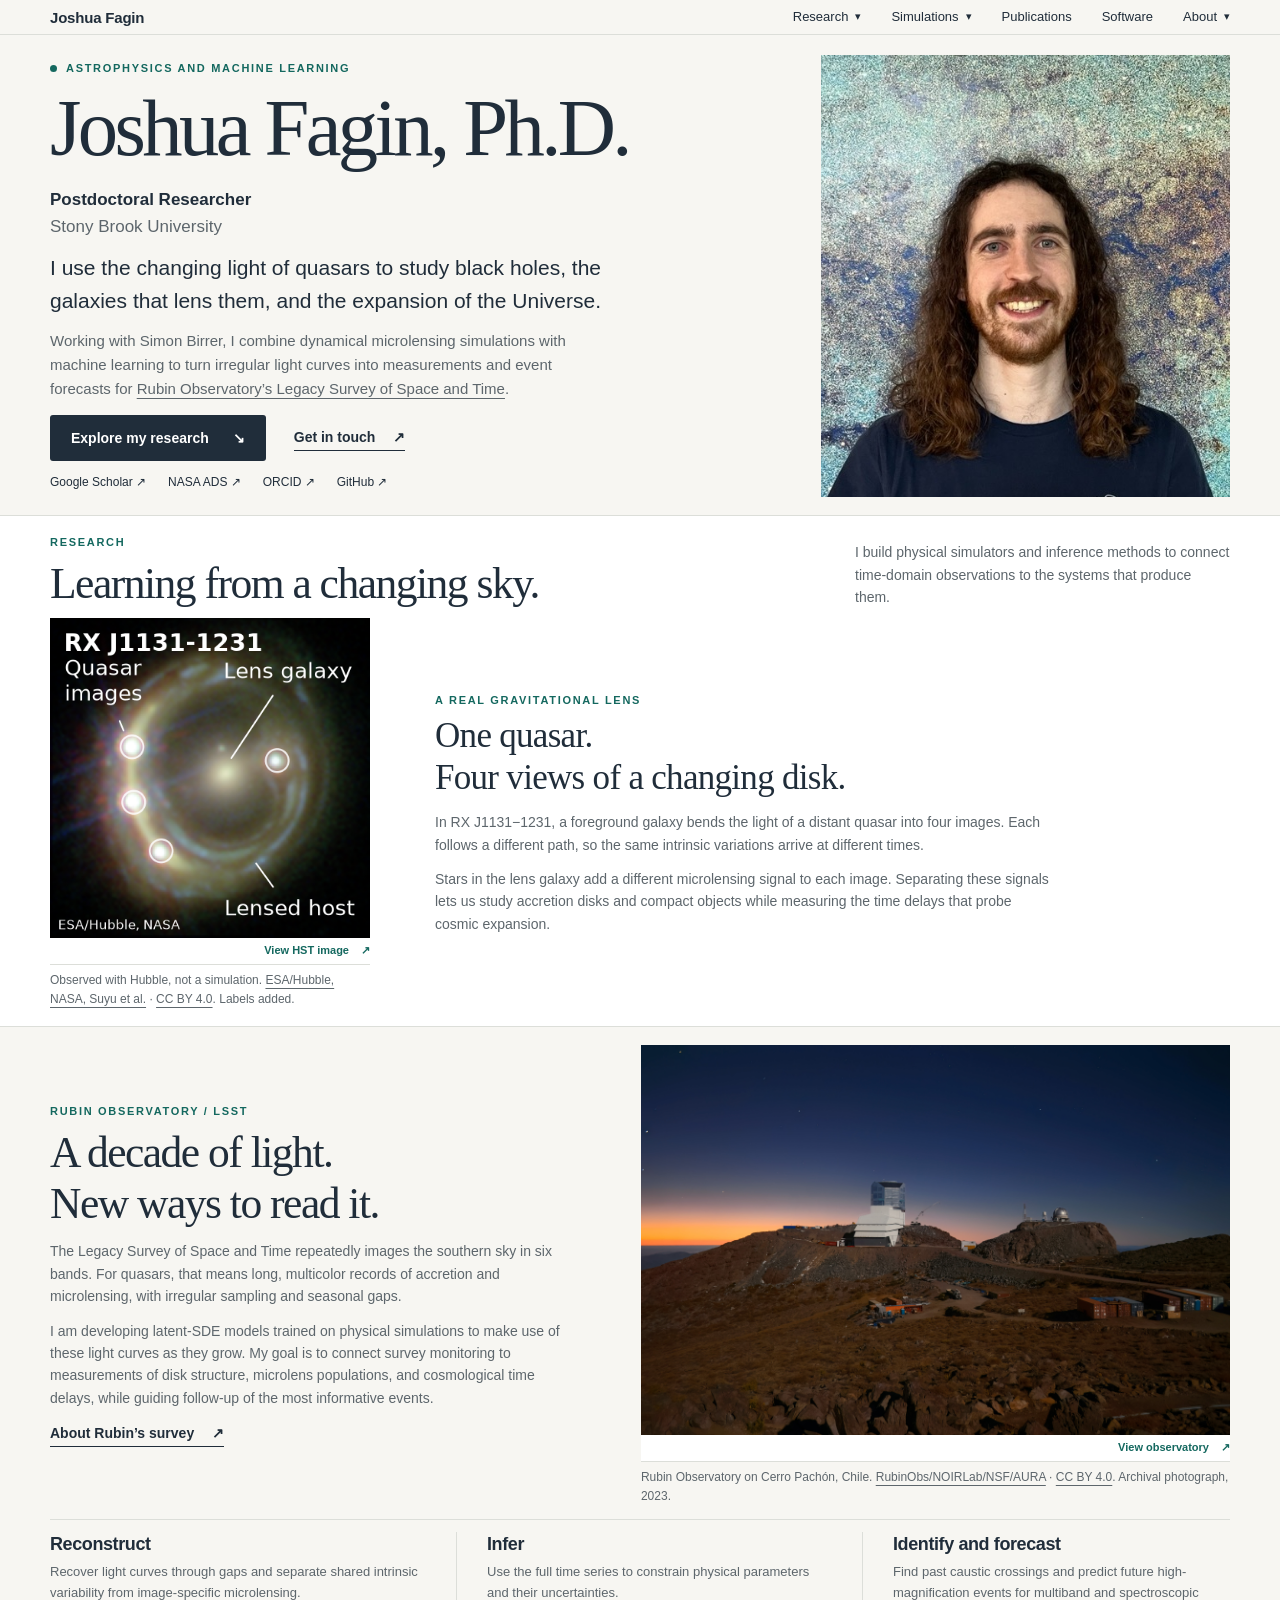
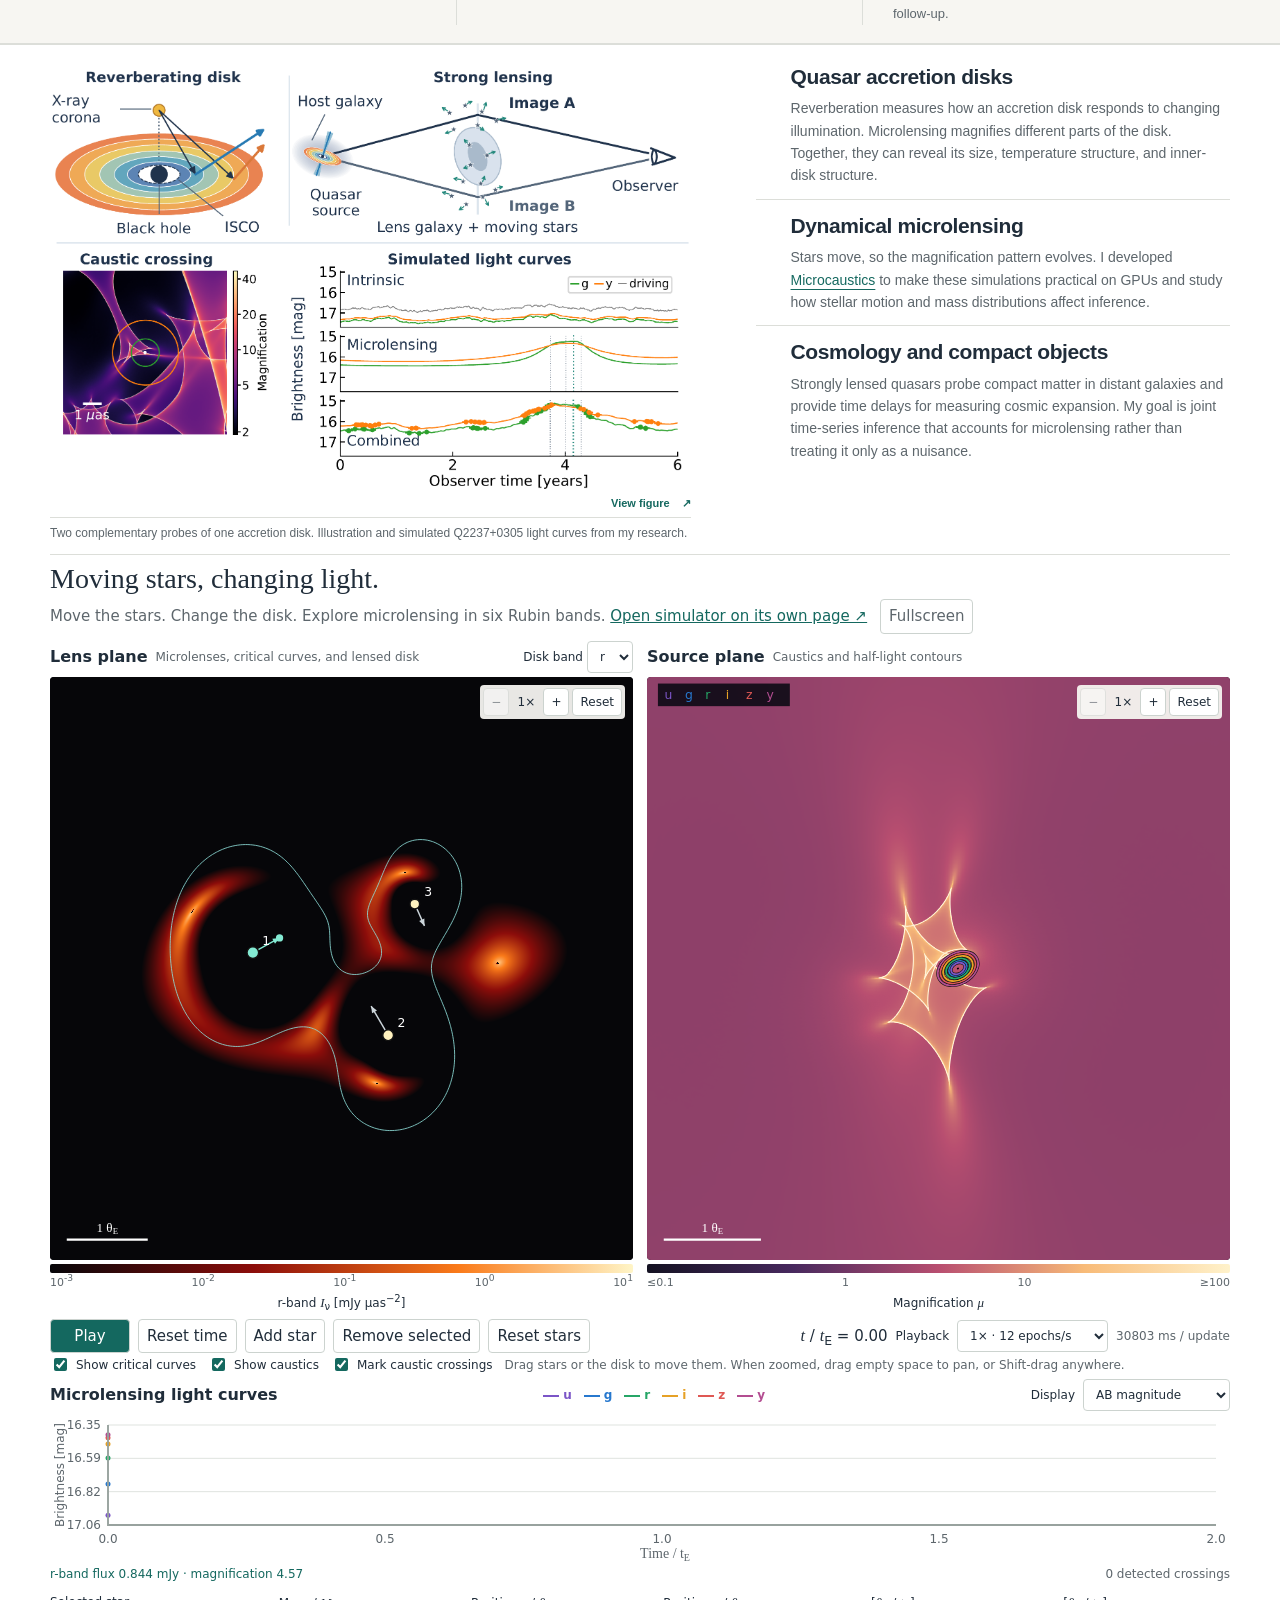
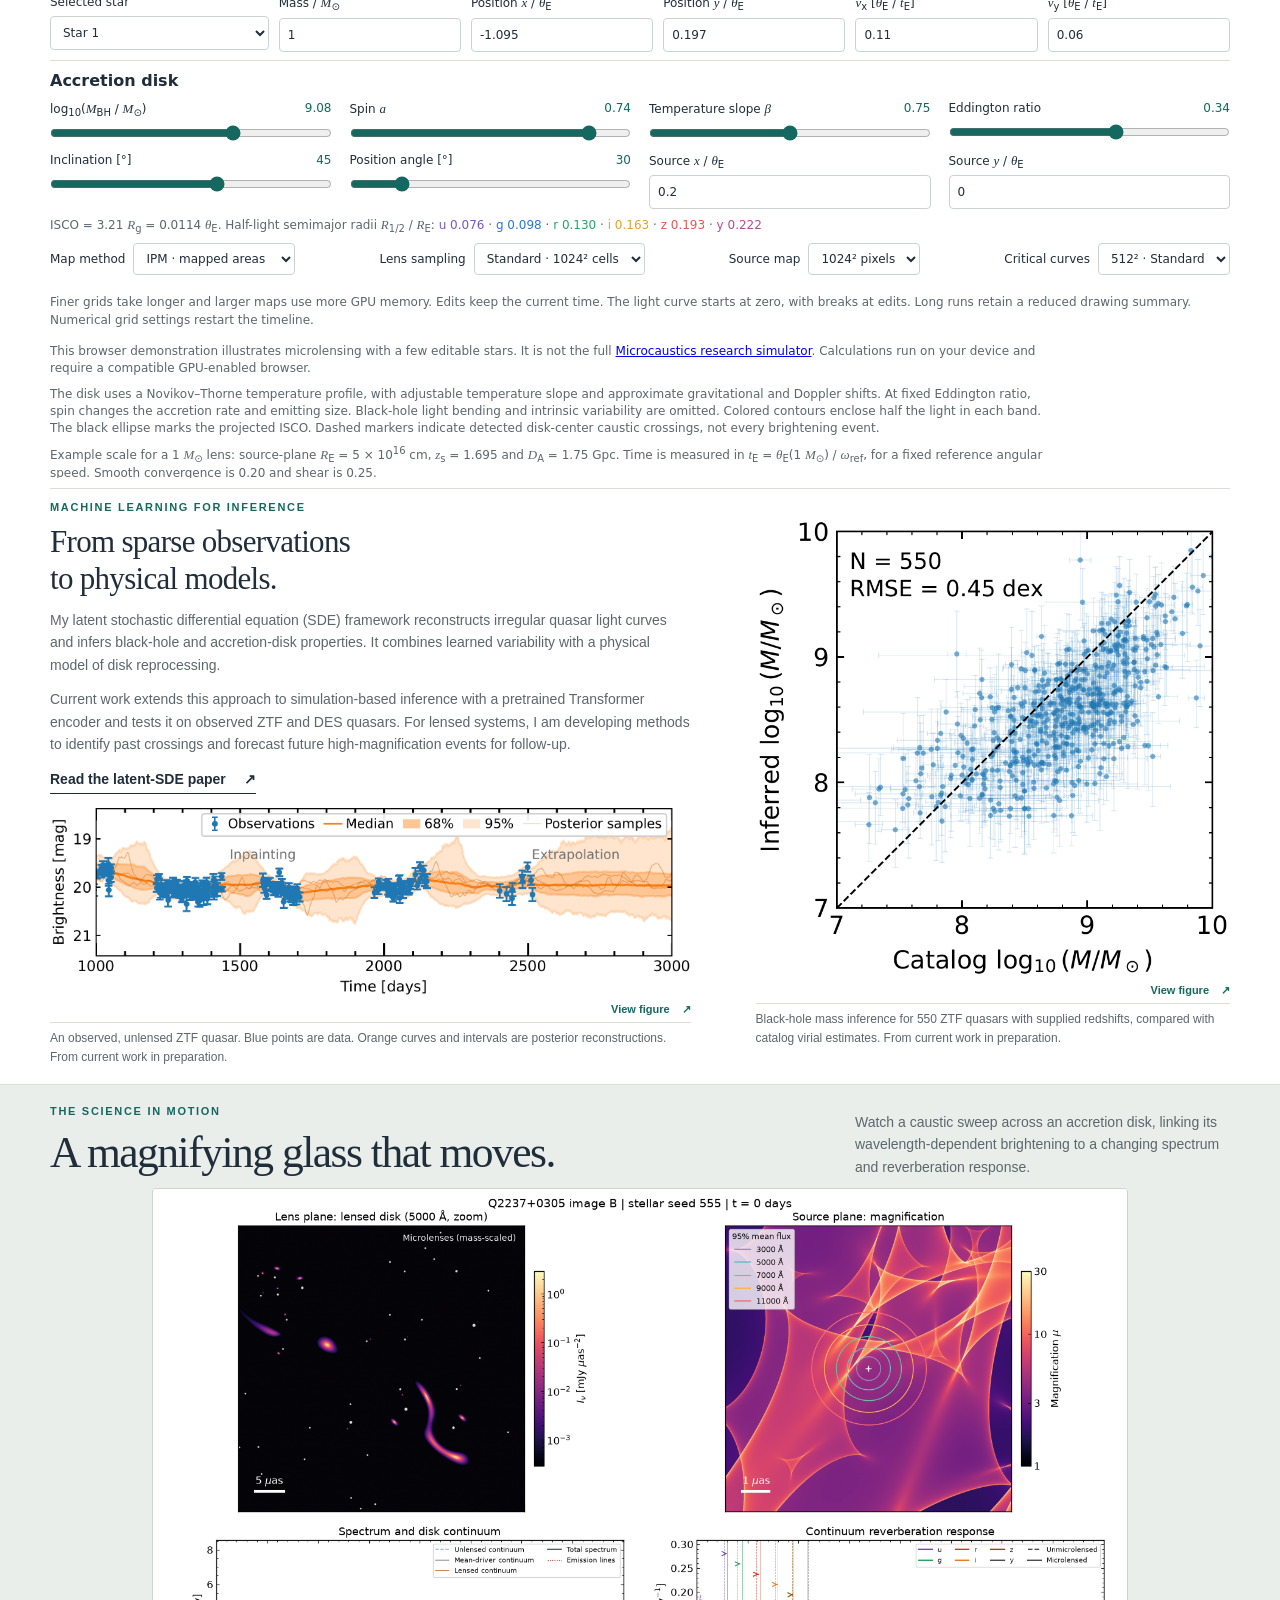
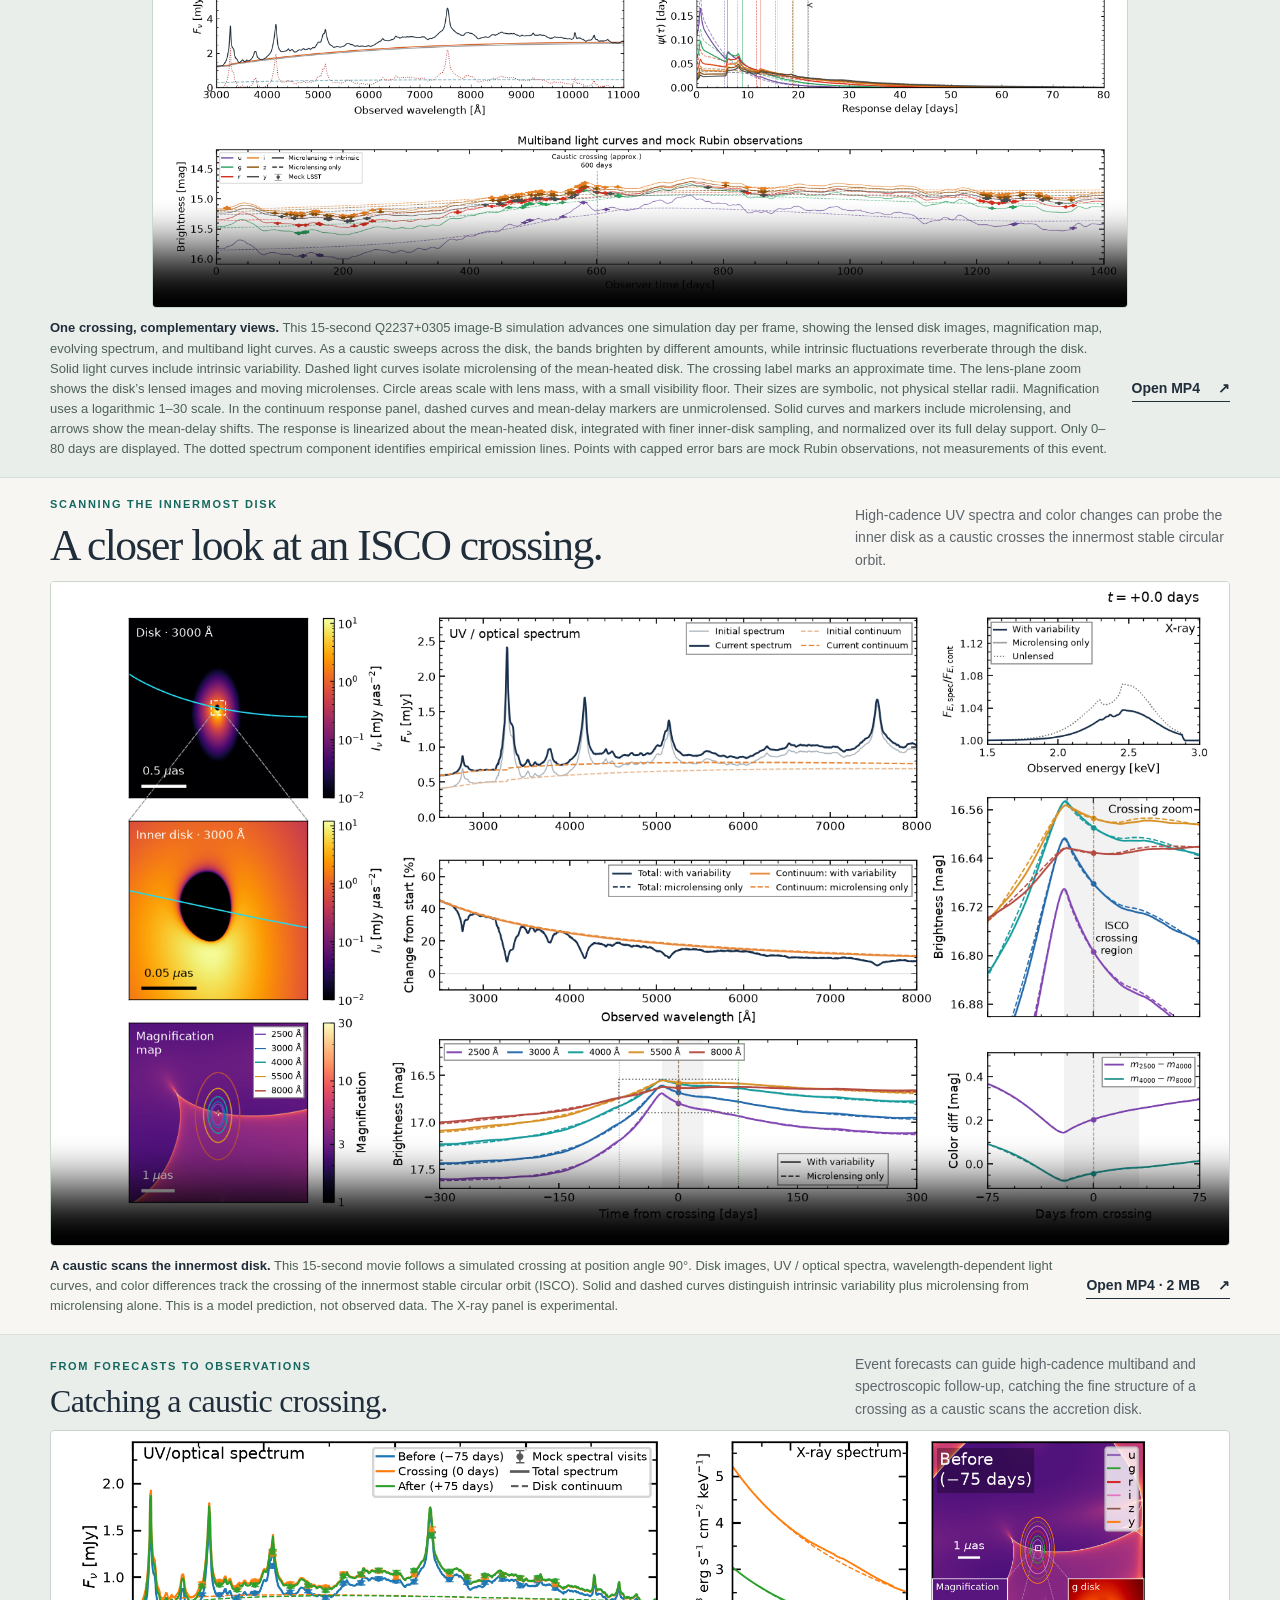
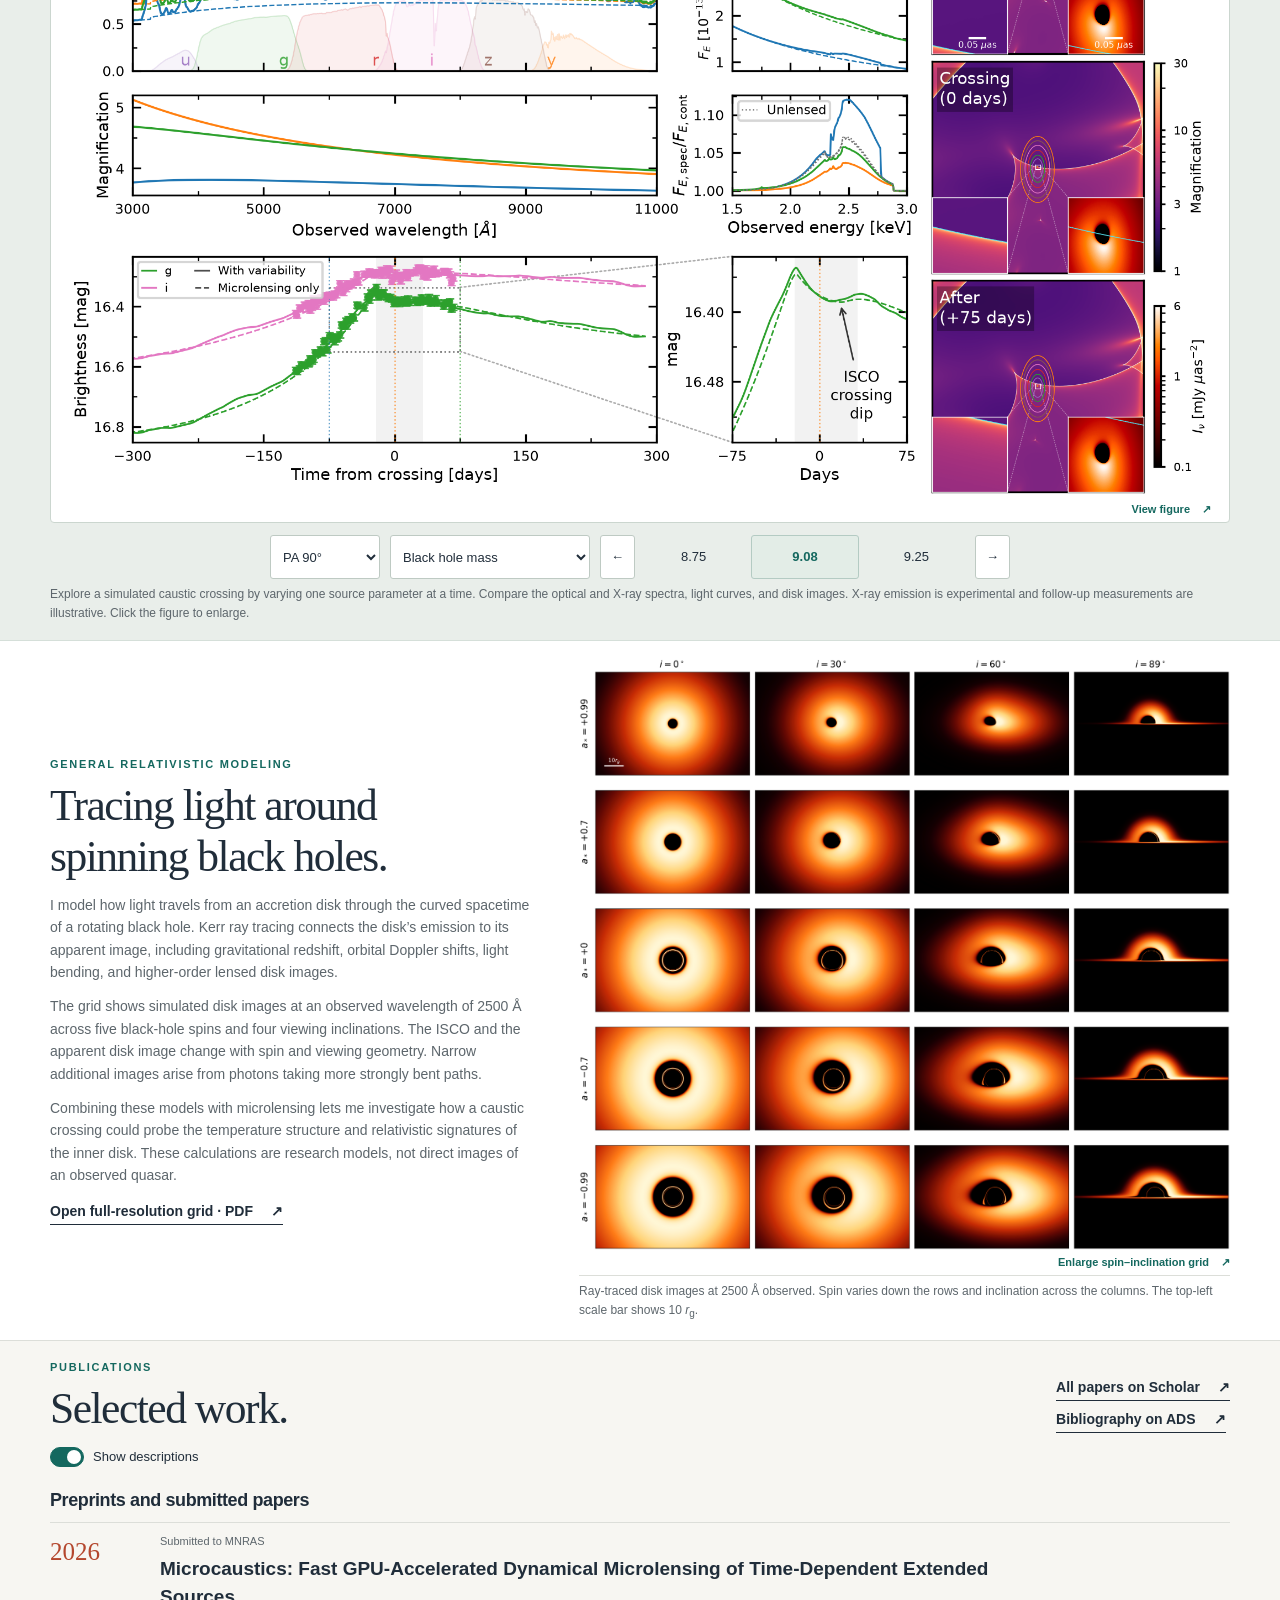
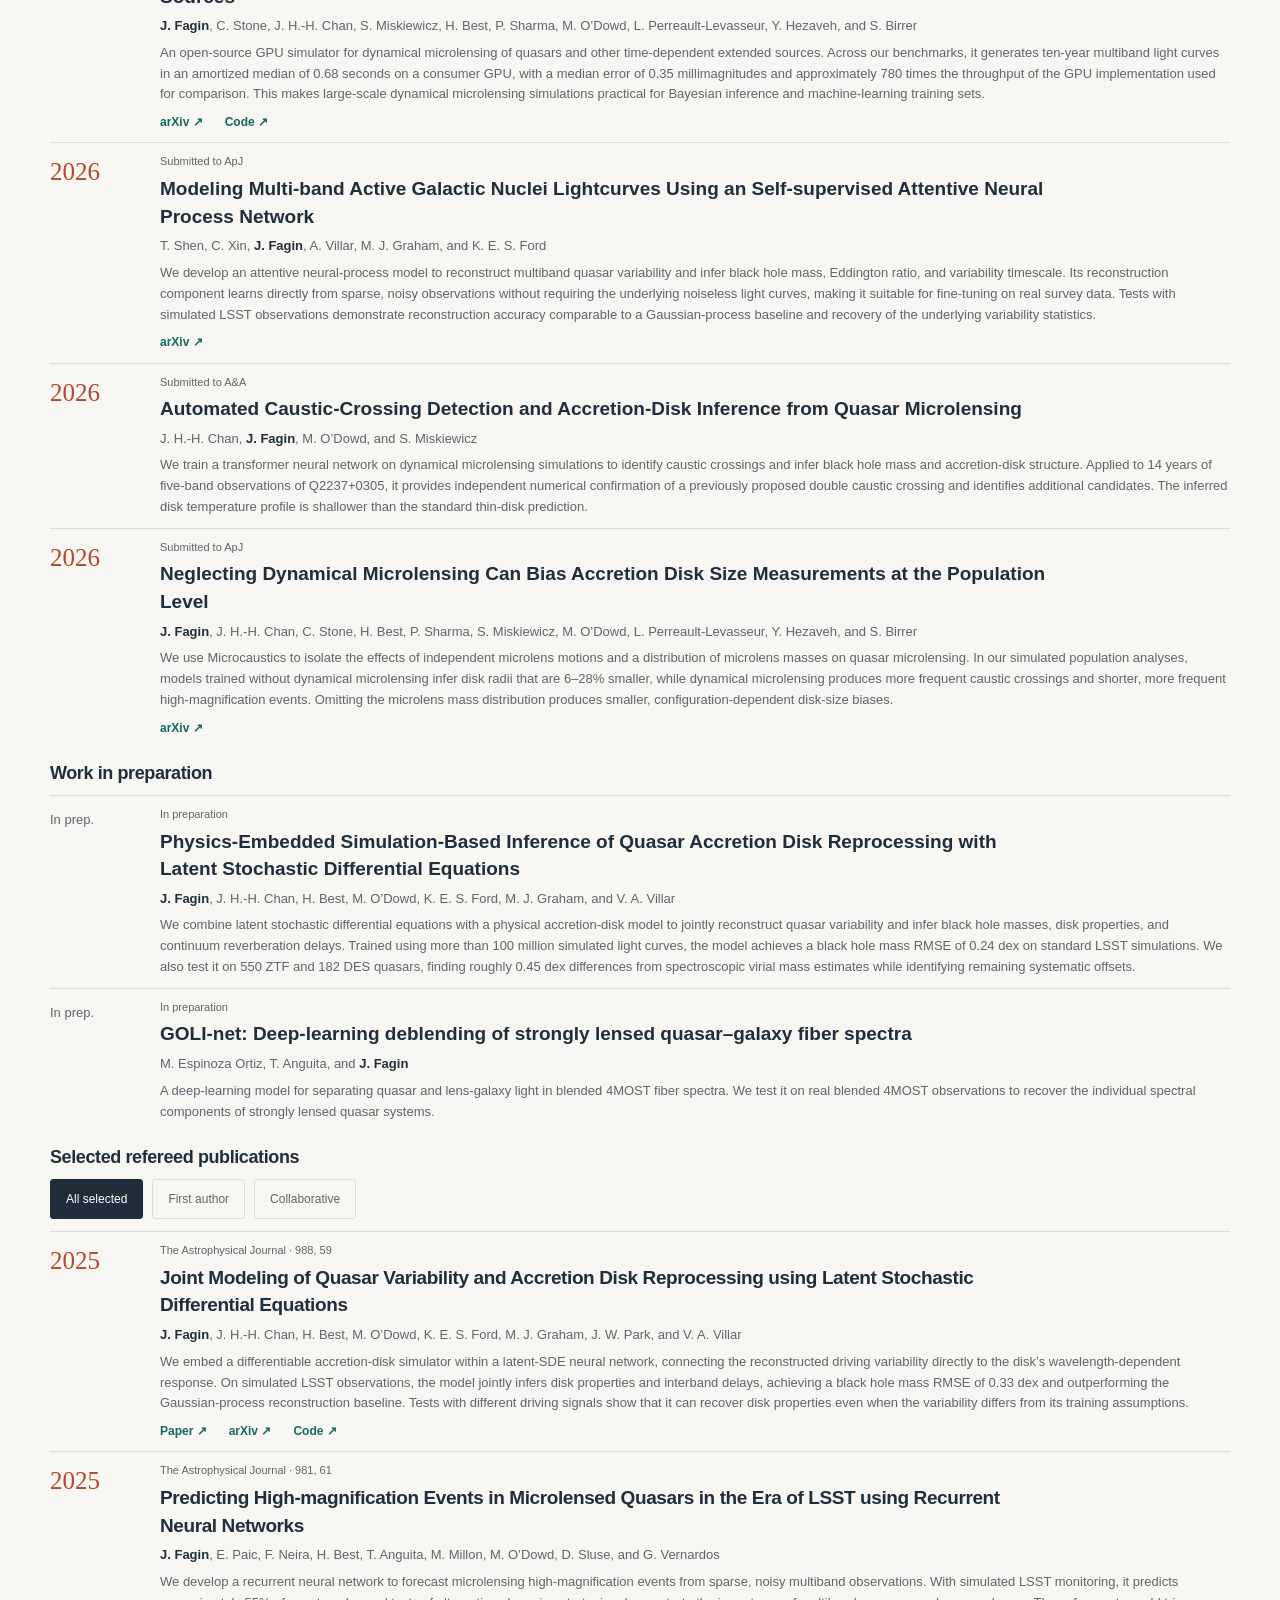
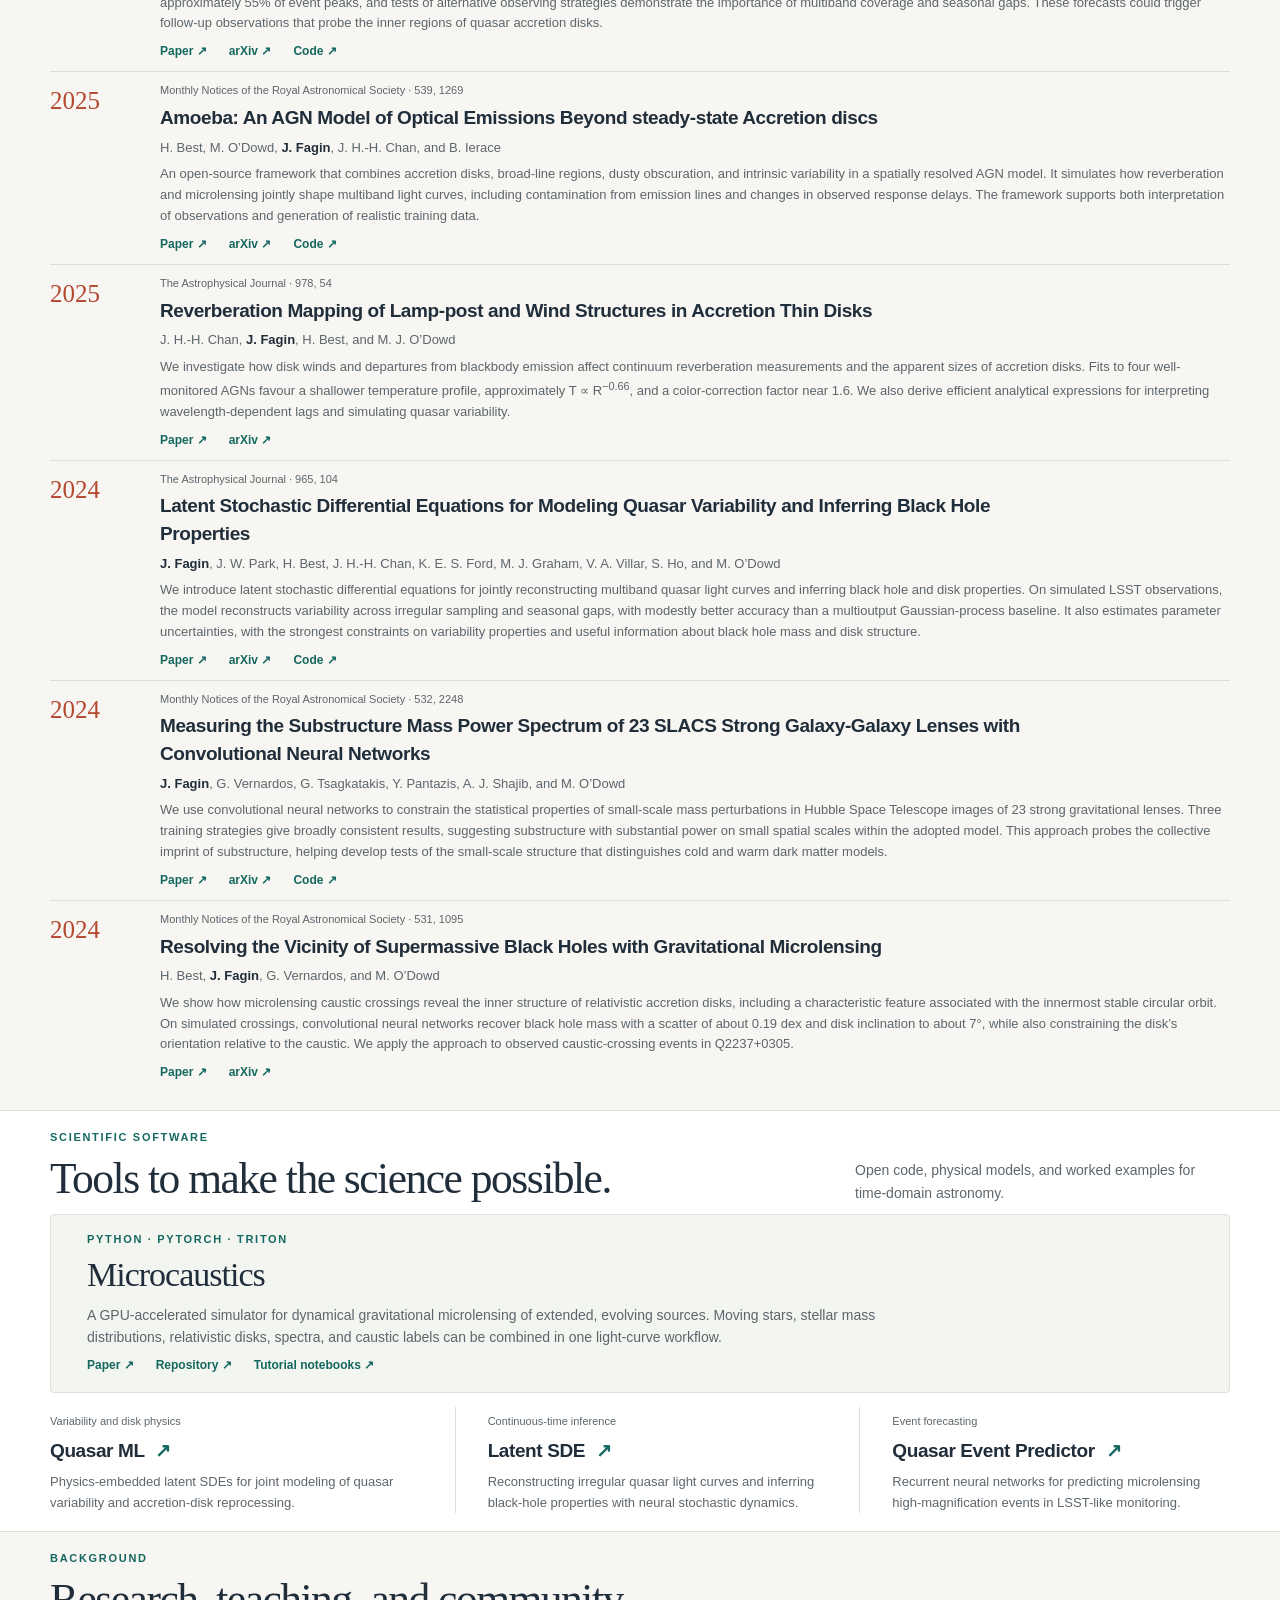
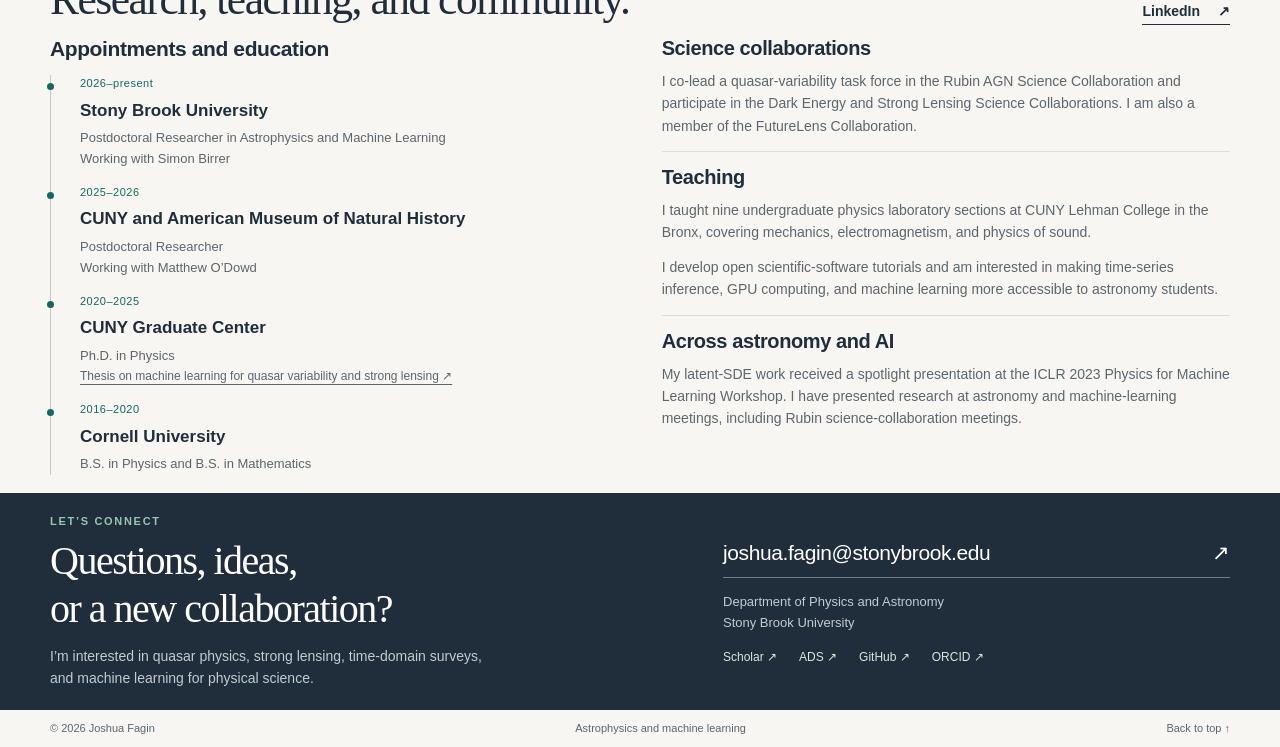
==== commit 050192f9: "Use wide-field GR disk rendering and matching PDF" ====
--- a/index.html
+++ b/index.html
@@ -310,16 +310,16 @@
           <p class="eyebrow">General relativistic modeling</p>
           <h2 id="gr-title">Tracing light around<br>spinning black holes.</h2>
           <p>I model how light travels from an accretion disk through the curved spacetime of a rotating black hole. Kerr ray tracing connects the disk’s emission to its apparent image, including gravitational redshift, orbital Doppler shifts, light bending, and higher-order lensed disk images.</p>
-          <p>The grid compares simulated disk images at an observed wavelength of 2500 Å across five black-hole spins and four viewing inclinations. The ISCO and the apparent disk image change with spin and viewing geometry. Narrow additional images arise from photons taking more strongly bent paths.</p>
+          <p>The grid shows simulated disk images at an observed wavelength of 2500 Å across five black-hole spins and four viewing inclinations. The ISCO and the apparent disk image change with spin and viewing geometry. Narrow additional images arise from photons taking more strongly bent paths.</p>
           <p>Combining these models with microlensing lets me investigate how a caustic crossing could probe the temperature structure and relativistic signatures of the inner disk. These calculations are research models, not direct images of an observed quasar.</p>
-          <a class="text-link" href="assets/spin-inclination-grid-v3.pdf">Open full-resolution grid · PDF <span aria-hidden="true">↗</span></a>
+          <a class="text-link" href="assets/spin-inclination-cinematic-v3.pdf">Open full-resolution grid · PDF <span aria-hidden="true">↗</span></a>
         </div>
         <figure class="science-figure gr-figure">
-          <a href="assets/spin-inclination-grid-v3.png" class="figure-link" data-figure data-title="Relativistic disk images across spin and inclination" data-caption="Simulated observed-frame 2500 Å surface brightness. Rows vary dimensionless spin from +0.99 to −0.99. Columns vary inclination from 0° to 89°. Models include the primary disk image and visible higher-order disk images, with blocking by the opaque disk. Scale bars show five gravitational radii. Research visualization, not observational data.">
-            <img src="assets/spin-inclination-grid-v3.png" alt="Twenty ray-traced accretion-disk images across five spin values from positive 0.99 to negative 0.99, and viewing inclinations of 0, 30, 60 and 89 degrees, with surface-brightness color scale and gravitational-radius scale bars" width="4005" height="4996" loading="lazy">
+          <a href="assets/spin-inclination-cinematic-v3.png" class="figure-link" data-figure data-title="Relativistic disk images across spin and inclination" data-caption="Ray-traced disk images at an observed wavelength of 2500 Å. Rows vary spin from +0.99 to −0.99. Columns vary inclination from 0° to 89°. The top-left scale bar shows ten gravitational radii.">
+            <img src="assets/spin-inclination-cinematic-v3.png" alt="Twenty ray-traced accretion-disk images across five spin values from positive 0.99 to negative 0.99 and inclinations of 0, 30, 60 and 89 degrees, with a ten-gravitational-radius scale bar in the top-left panel" width="3332" height="3023" loading="lazy">
             <span class="enlarge-label">Enlarge spin–inclination grid <span aria-hidden="true">↗</span></span>
           </a>
-          <figcaption>Observed-frame 2500 Å surface brightness. Spin varies down the rows and inclination varies across the columns. Scale bars show 5 <i>r</i><sub>g</sub>. Primary and visible higher-order disk images are included.</figcaption>
+          <figcaption>Ray-traced disk images at 2500 Å observed. Spin varies down the rows and inclination across the columns. The top-left scale bar shows 10 <i>r</i><sub>g</sub>.</figcaption>
         </figure>
       </div>
     </section>
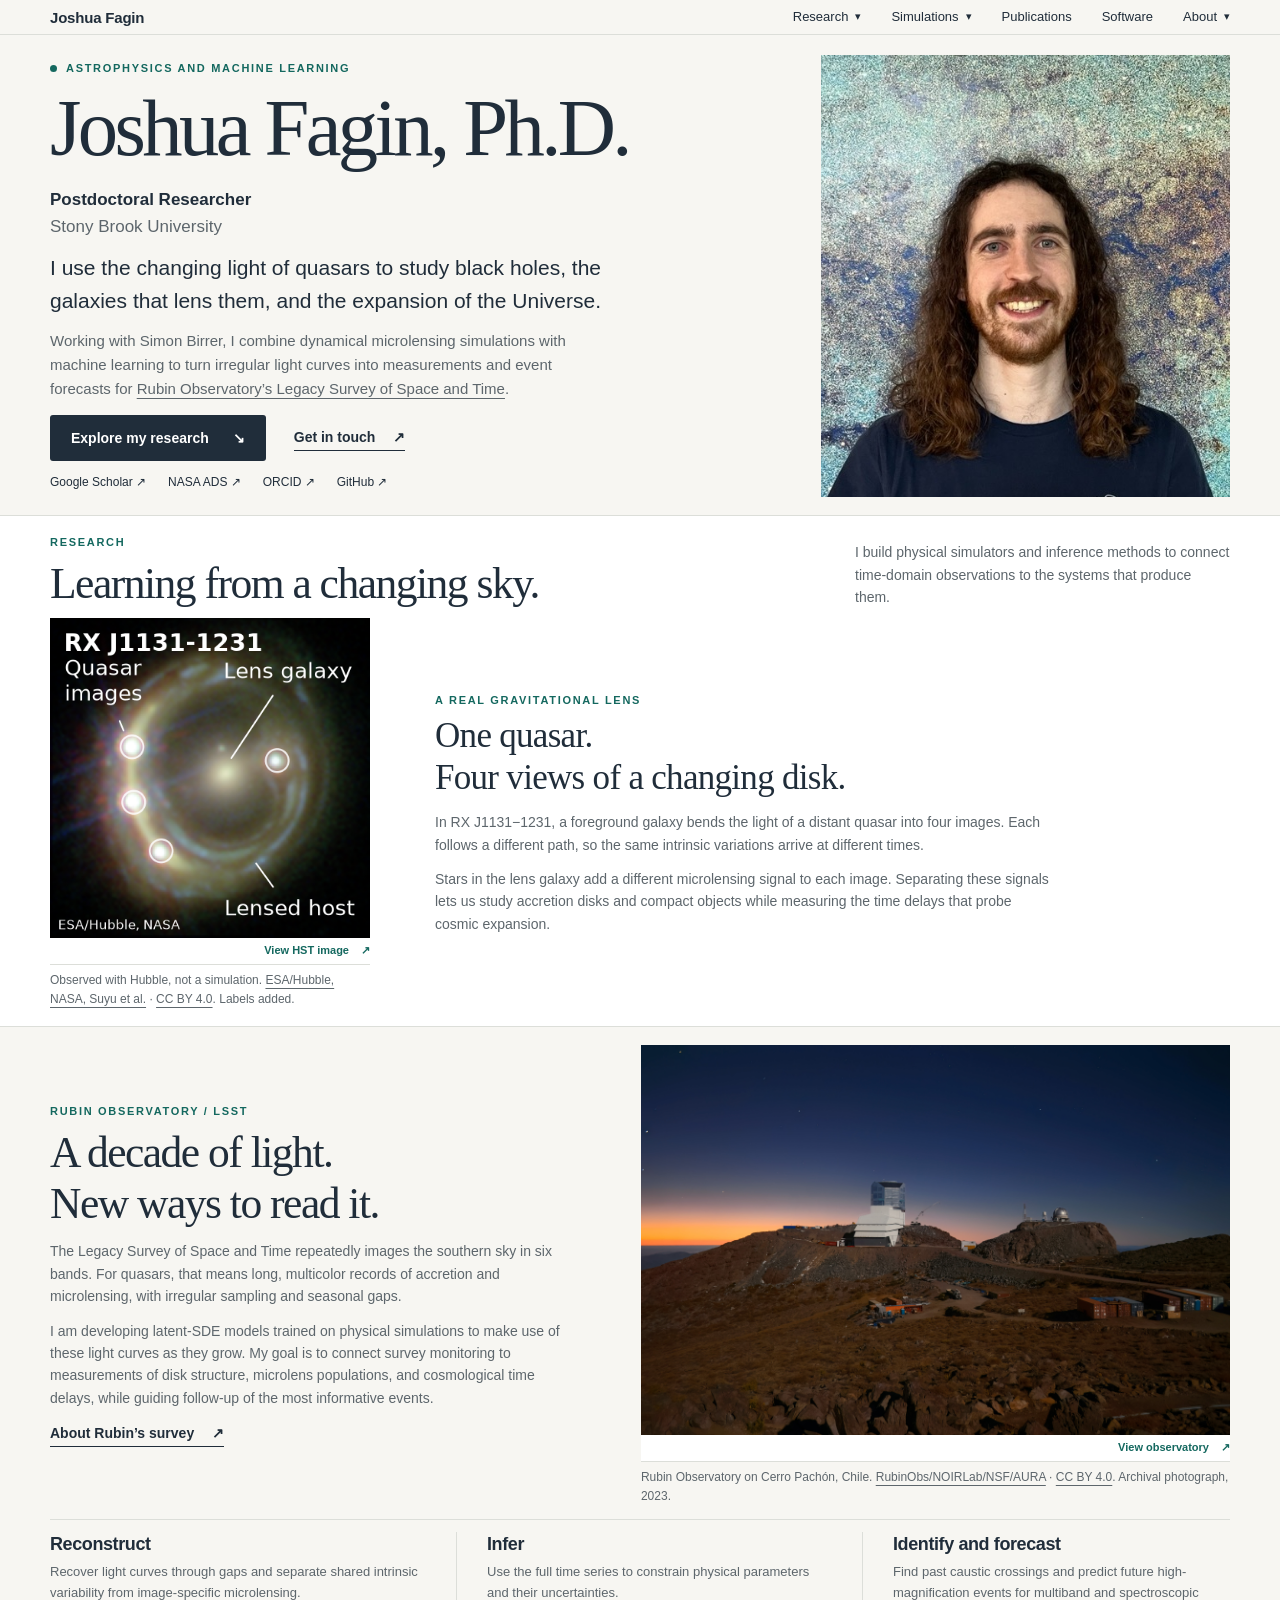
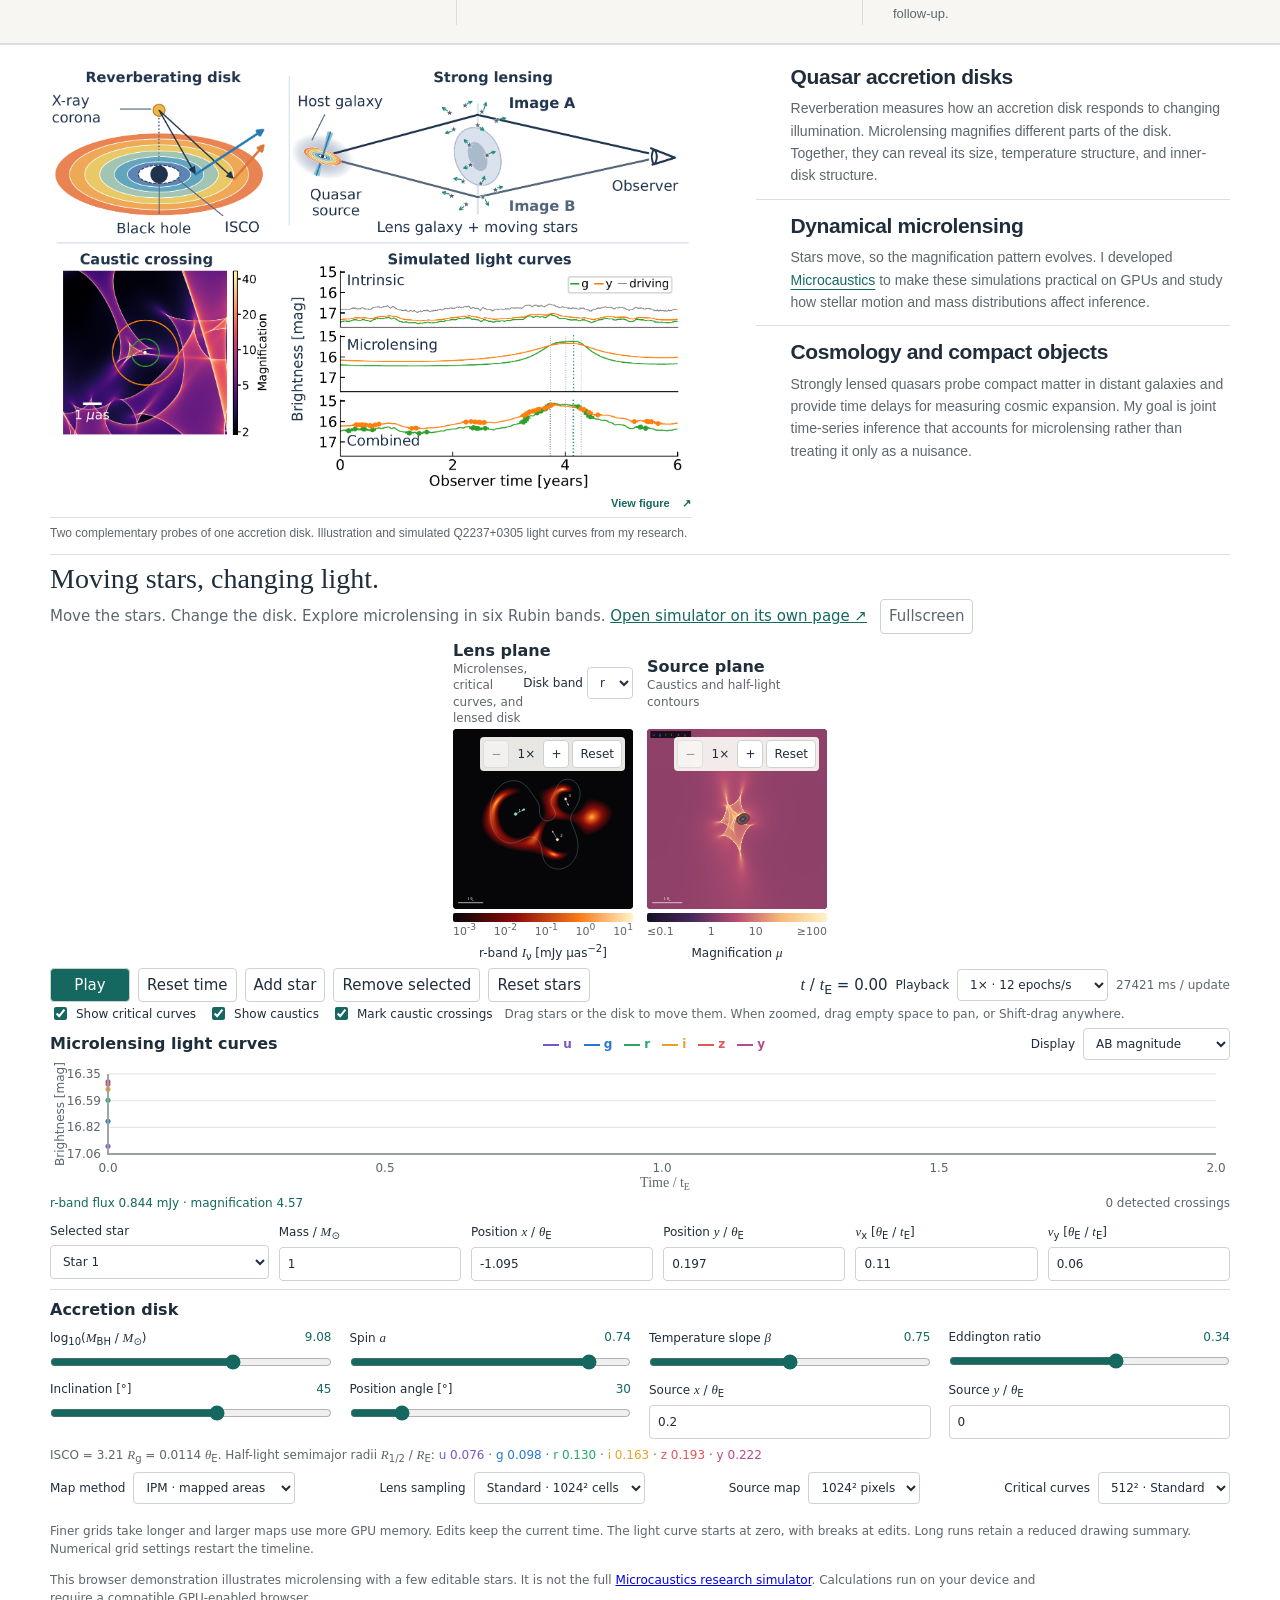
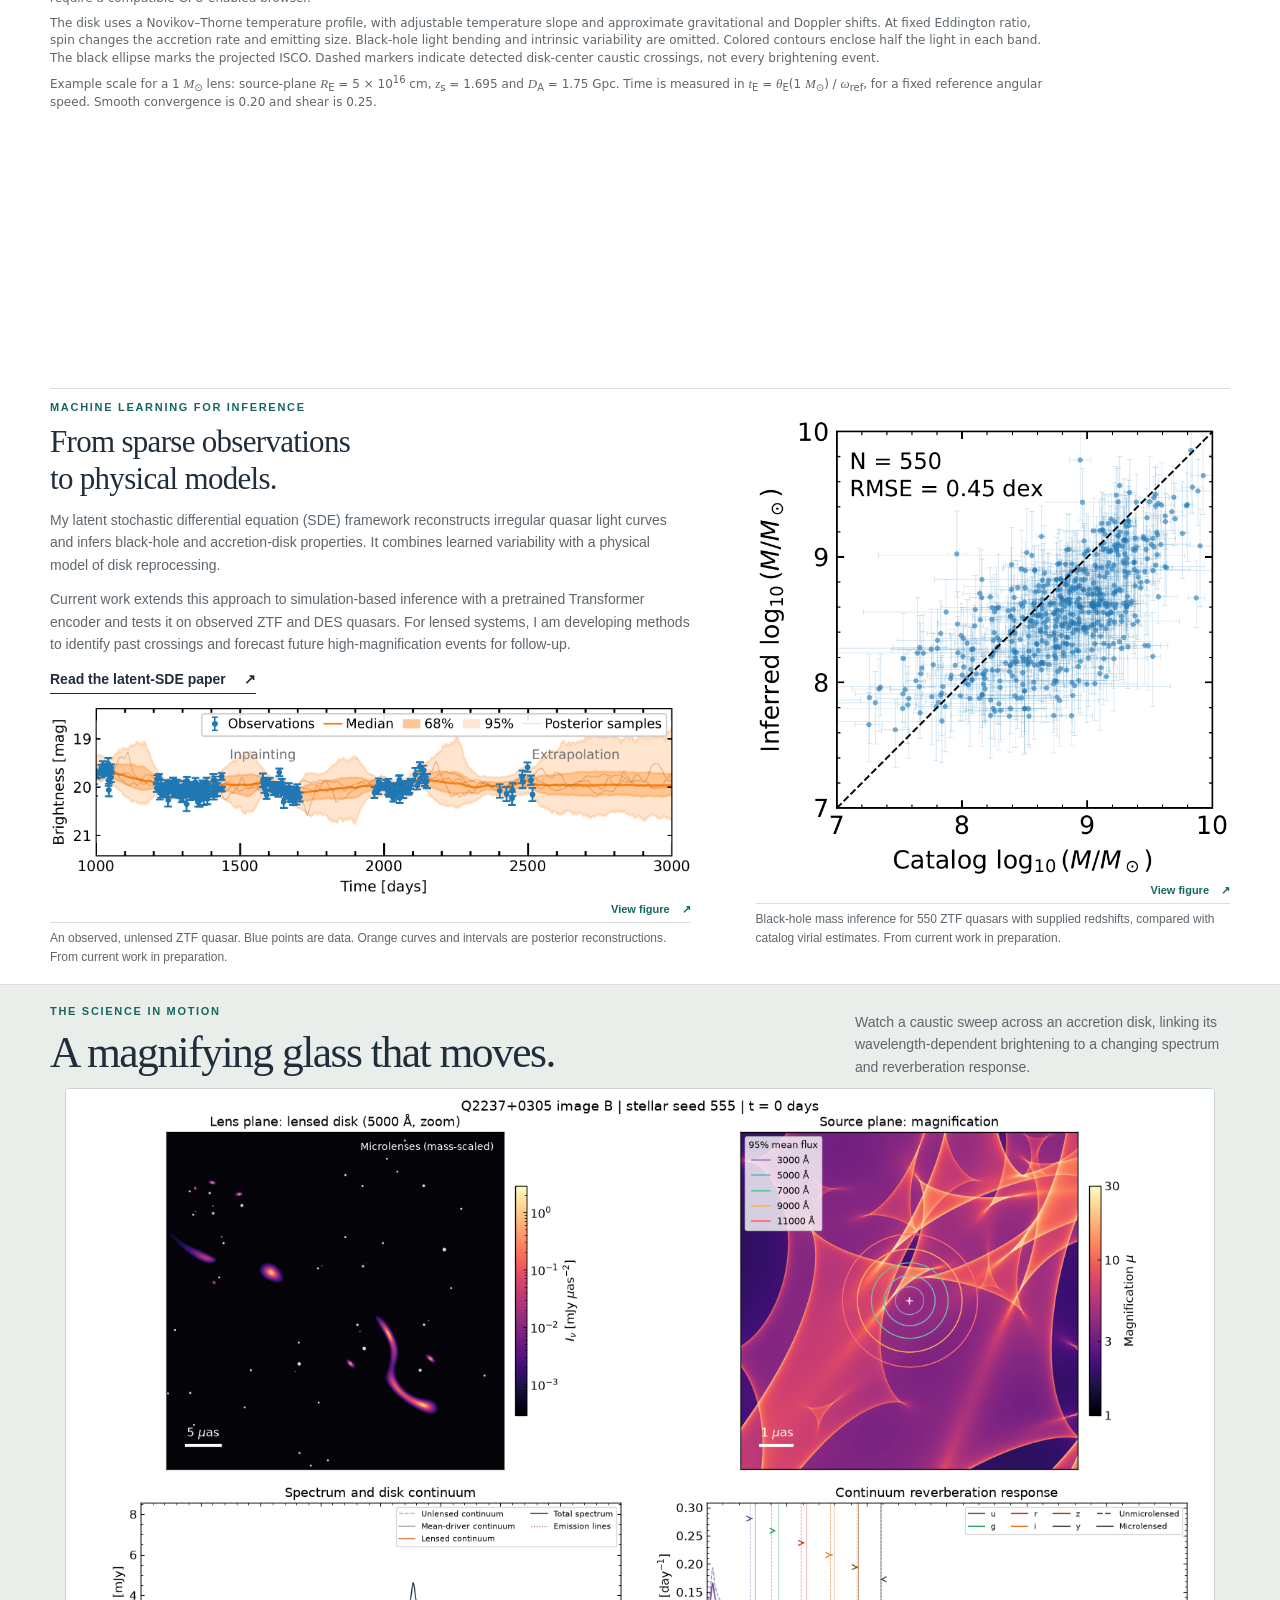
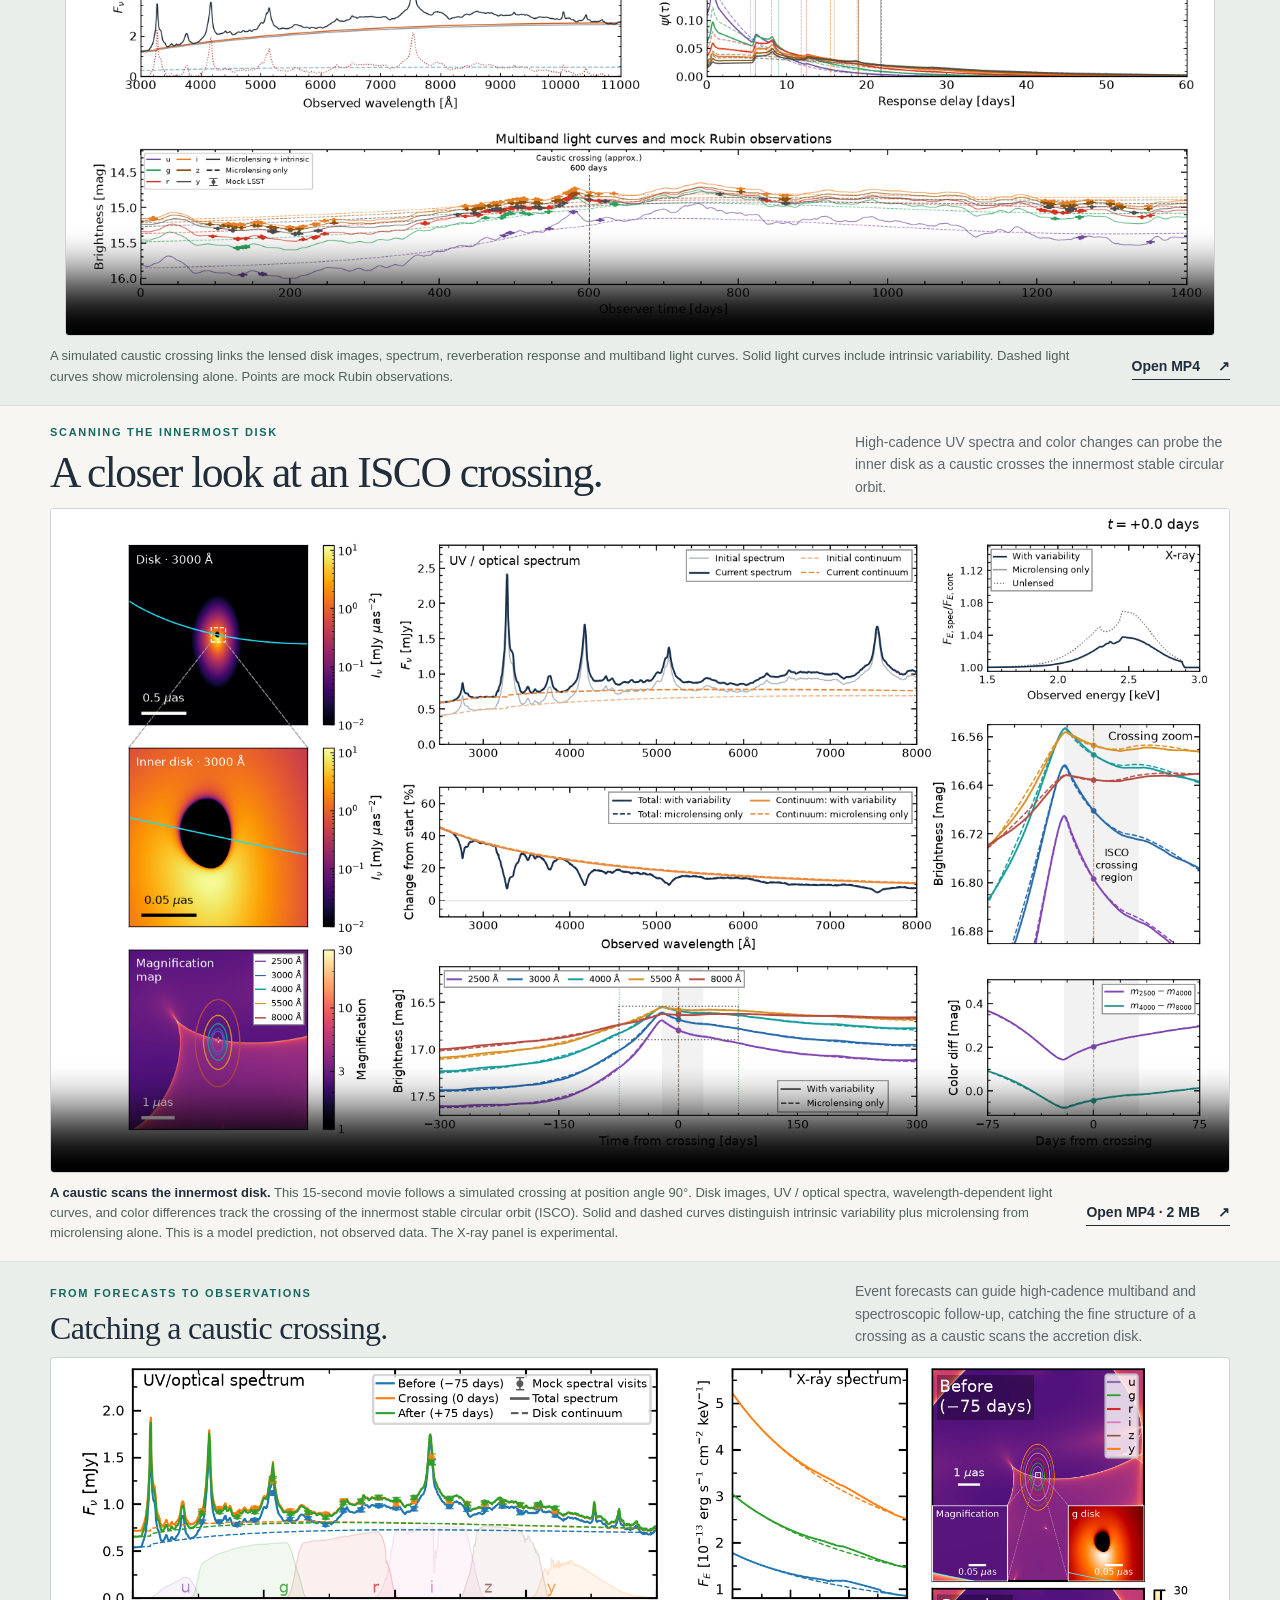
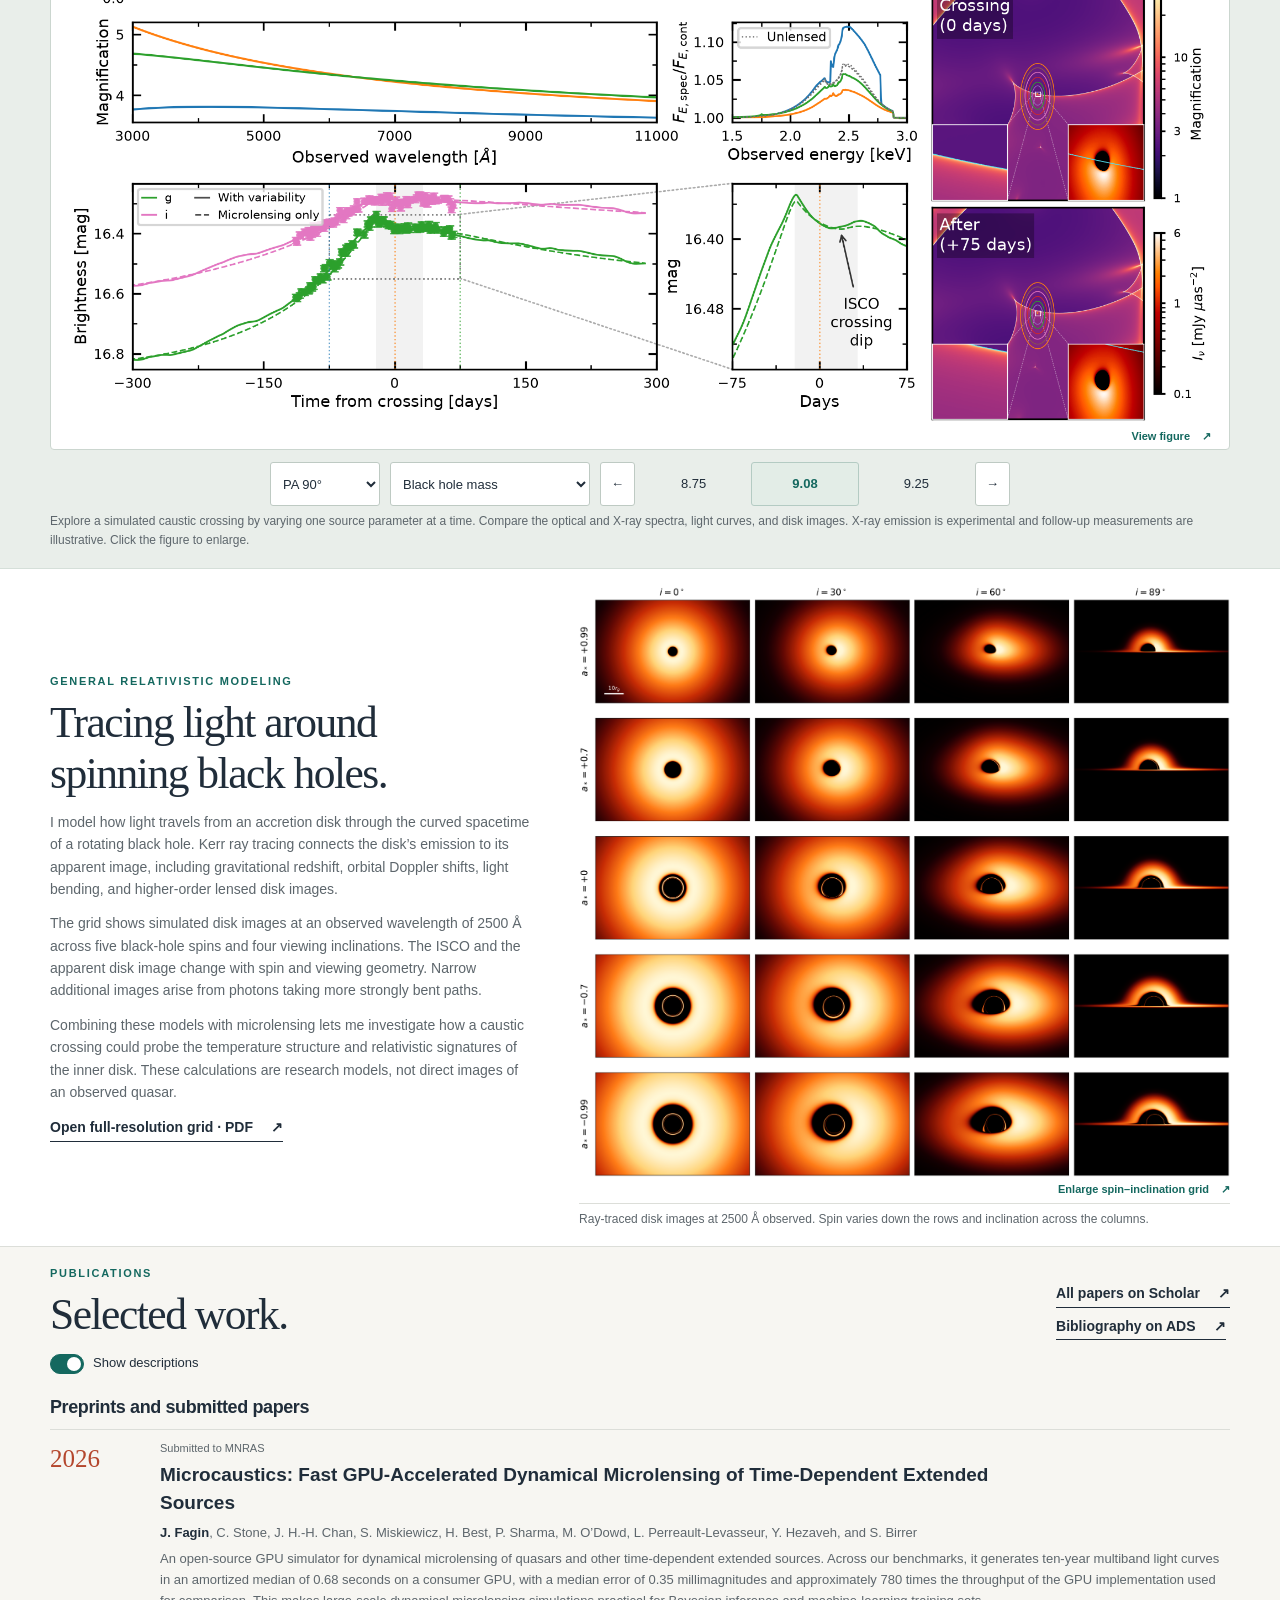
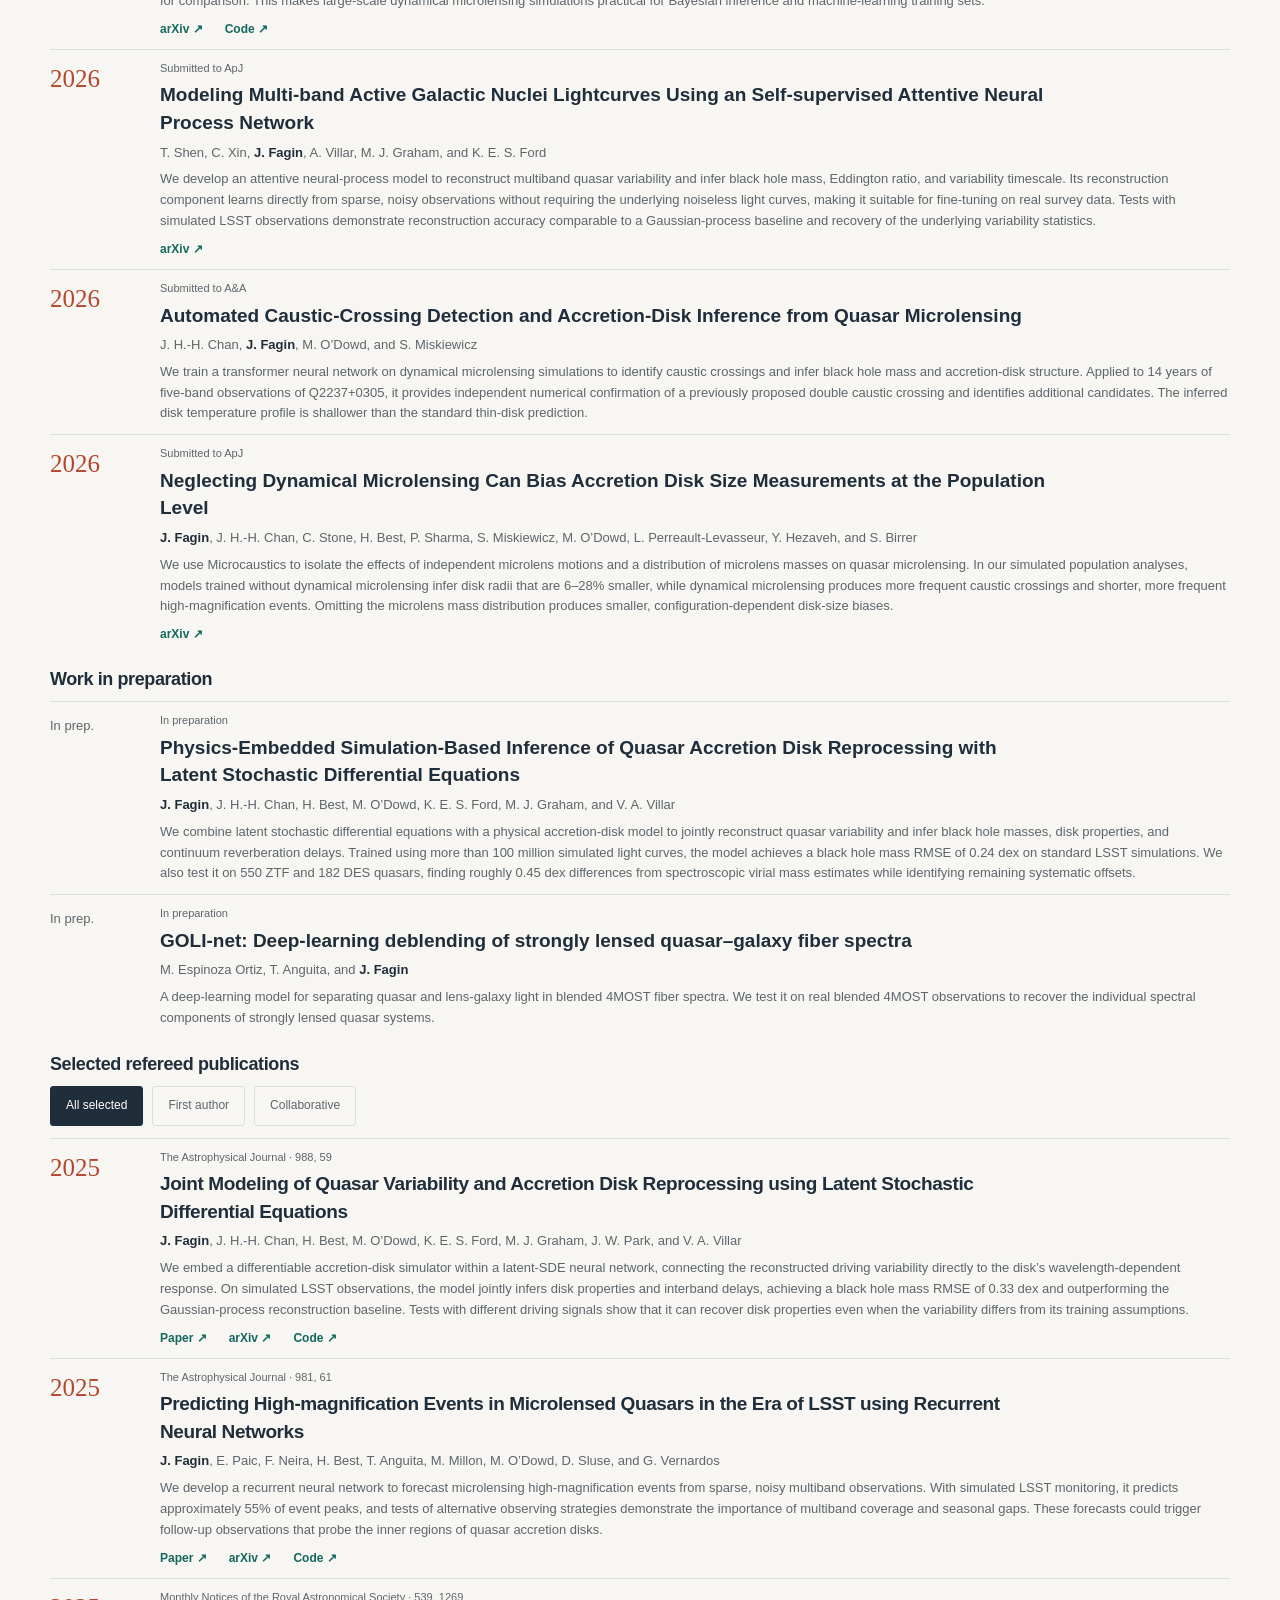
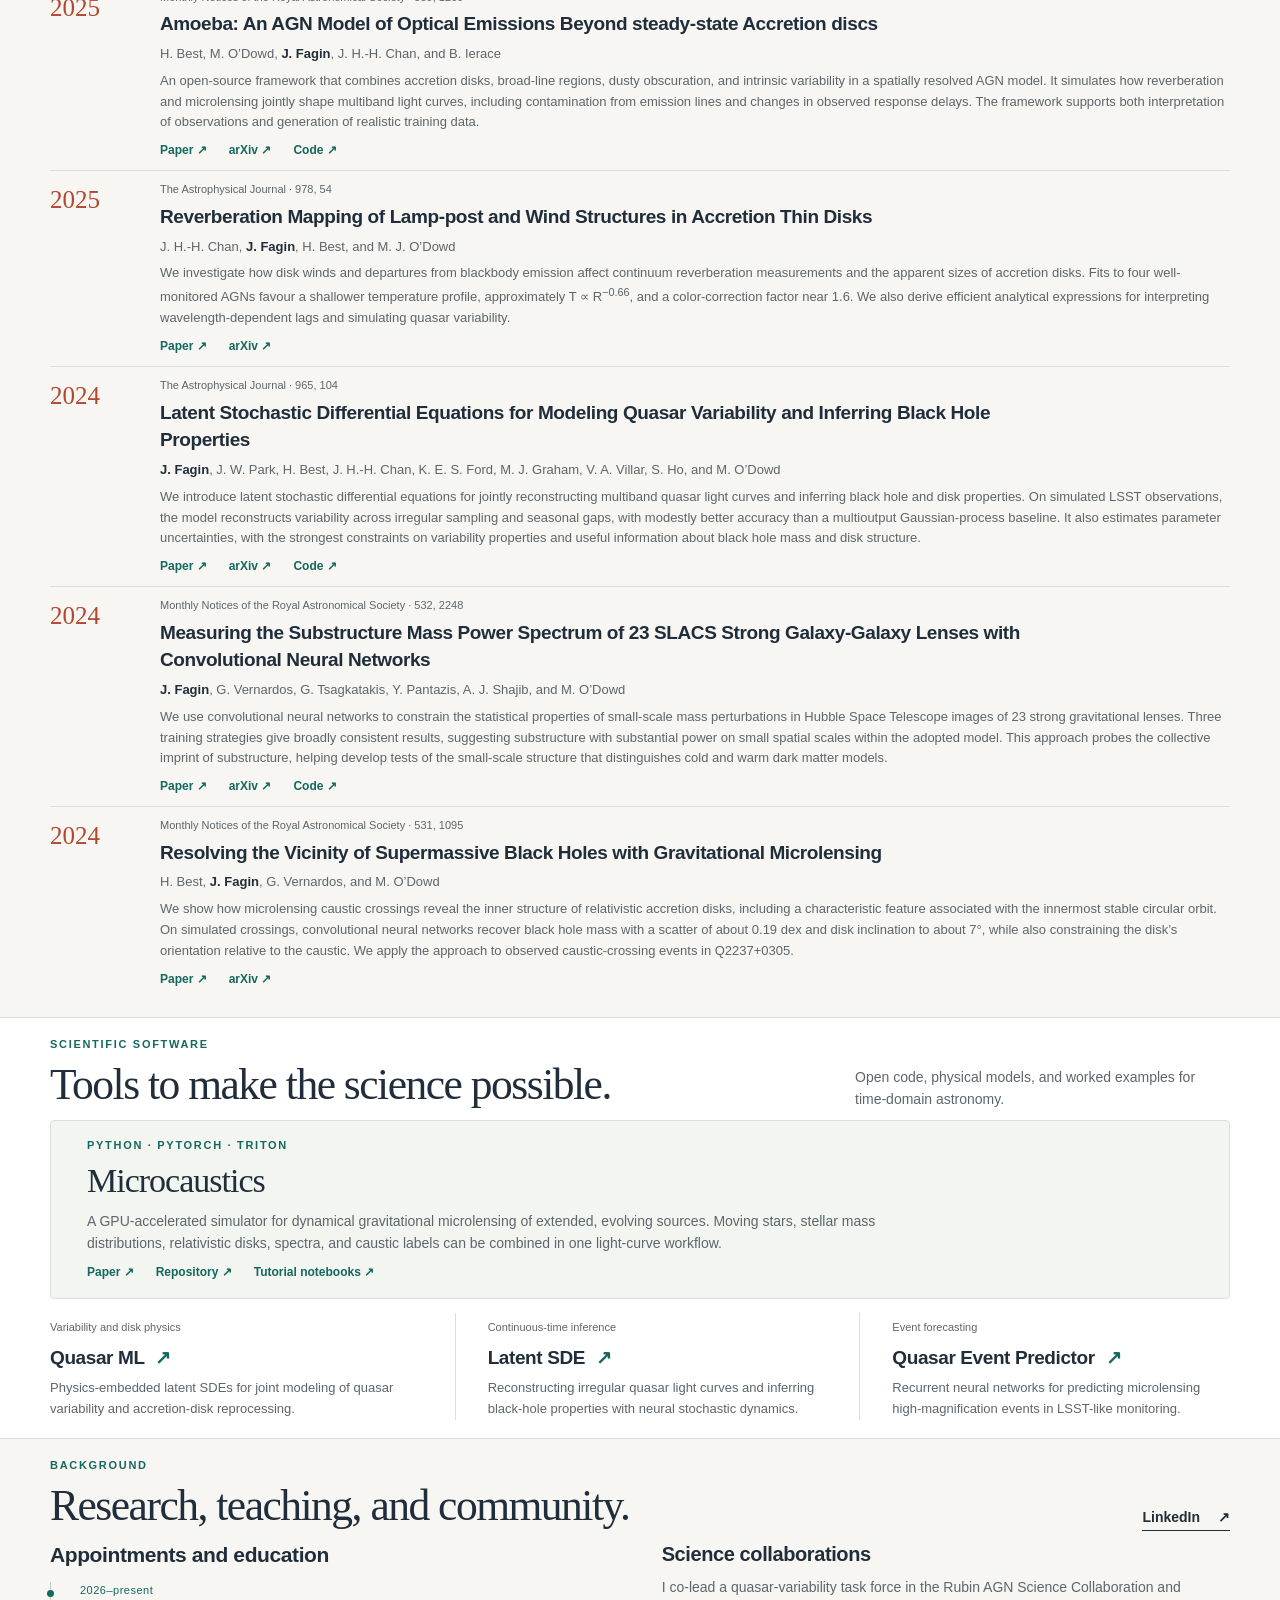
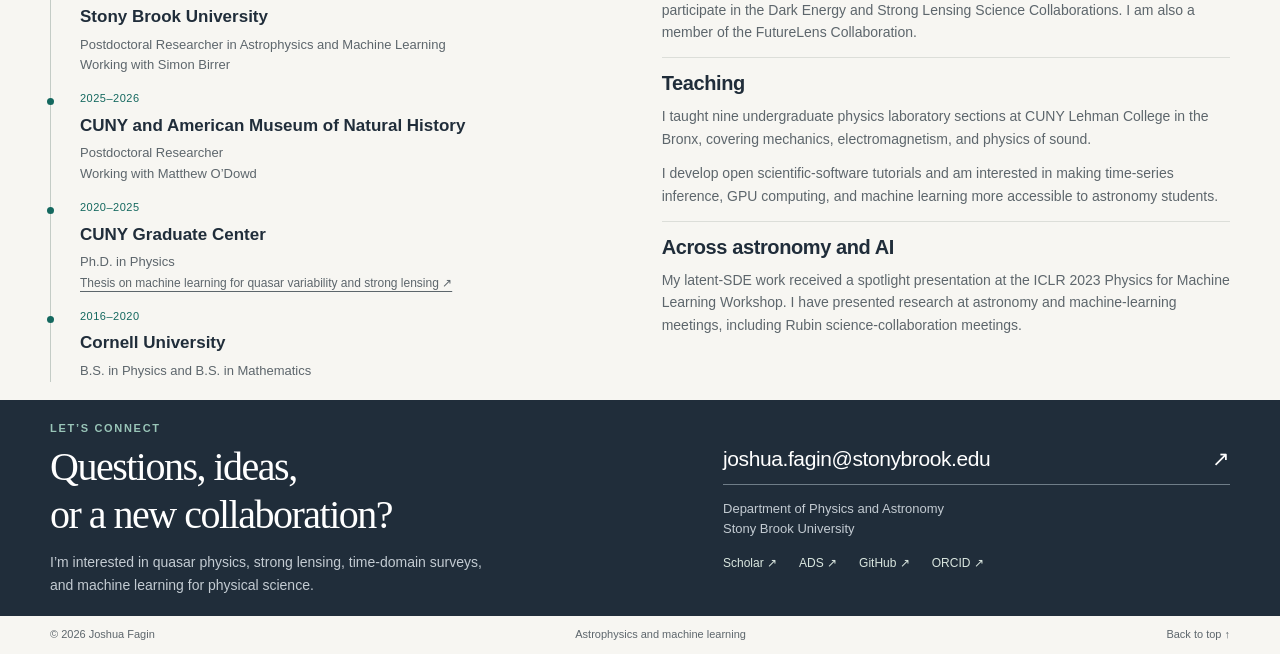
==== commit b5bb5928: "Fit main figures to viewport and shorten response movie view" ====
--- a/index.html
+++ b/index.html
@@ -13,9 +13,9 @@
   <meta property="og:url" content="https://jfagin.github.io/">
   <link rel="canonical" href="https://jfagin.github.io/">
   <link rel="icon" href="assets/favicon.svg" type="image/svg+xml">
-  <link rel="stylesheet" href="styles.css?v=20261104-compact-movies">
+  <link rel="stylesheet" href="styles.css?v=20261105-figure-fit">
   <script src="script.js?v=20261104-science-movies" defer></script>
-  <script src="simulator-embed.js?v=20261028-display" defer></script>
+  <script src="simulator-embed.js?v=20261105-figure-fit" defer></script>
   <link rel="stylesheet" href="crossing.css?v=20261025-spins">
   <script src="crossing-data.js?v=20261025-spins" defer></script>
   <script src="crossing.js?v=20261025-spins" defer></script>
@@ -195,7 +195,7 @@
         </div>
 
         <div class="simulator-embed" id="interactive-microlensing">
-          <iframe id="microlensing-frame" title="Interactive dynamical microlensing simulator" src="microlensing/index.html?embed=1&amp;v=20261028-sharp" loading="lazy" allow="fullscreen" allowfullscreen width="1160" height="1450"></iframe>
+          <iframe id="microlensing-frame" title="Interactive dynamical microlensing simulator" src="microlensing/index.html?embed=1&amp;v=20261105-figure-fit" loading="lazy" allow="fullscreen" allowfullscreen width="1160" height="1450"></iframe>
         </div>
 
         <article class="model-feature" id="machine-learning">
@@ -232,16 +232,16 @@
         </div>
         <figure class="animation-figure" id="animation-combined">
           <div class="animation-surface animation-video-surface">
-            <video id="combined-video" controls playsinline preload="none" poster="assets/microlensing-seed555-forward-daily-poster.png" width="1600" height="1180" data-science-video data-video-name="Microlensing spectra and responses" aria-label="Simulated caustic crossing with lensed disk images, a moving magnification map, spectrum, continuum reverberation response and multiband light curves" aria-describedby="combined-caption">
-              <source src="assets/microlensing-seed555-forward-daily-15s.mp4" type="video/mp4">
-              <p>Your browser does not support embedded video. <a href="assets/microlensing-seed555-forward-daily-15s.mp4">Open the MP4 movie</a>.</p>
+            <video id="combined-video" controls playsinline preload="none" poster="assets/microlensing-seed555-forward-60d-poster.png" width="1600" height="1180" data-science-video data-video-name="Microlensing spectra and responses" aria-label="Simulated caustic crossing with lensed disk images, a moving magnification map, spectrum, continuum reverberation response and multiband light curves" aria-describedby="combined-caption">
+              <source src="assets/microlensing-seed555-forward-60d-15s.mp4" type="video/mp4">
+              <p>Your browser does not support embedded video. <a href="assets/microlensing-seed555-forward-60d-15s.mp4">Open the MP4 movie</a>.</p>
             </video>
           </div>
           <div class="animation-bottom">
-              <figcaption id="combined-caption"><strong>One crossing, complementary views.</strong> This 15-second Q2237+0305 image-B simulation advances one simulation day per frame, showing the lensed disk images, magnification map, evolving spectrum, and multiband light curves. As a caustic sweeps across the disk, the bands brighten by different amounts, while intrinsic fluctuations reverberate through the disk. Solid light curves include intrinsic variability. Dashed light curves isolate microlensing of the mean-heated disk. The crossing label marks an approximate time. The lens-plane zoom shows the disk’s lensed images and moving microlenses. Circle areas scale with lens mass, with a small visibility floor. Their sizes are symbolic, not physical stellar radii. Magnification uses a logarithmic 1–30 scale. In the continuum response panel, dashed curves and mean-delay markers are unmicrolensed. Solid curves and markers include microlensing, and arrows show the mean-delay shifts. The response is linearized about the mean-heated disk, integrated with finer inner-disk sampling, and normalized over its full delay support. Only 0–80 days are displayed. The dotted spectrum component identifies empirical emission lines. Points with capped error bars are mock Rubin observations, not measurements of this event.</figcaption>
-            <a class="text-link" href="assets/microlensing-seed555-forward-daily-15s.mp4">Open MP4 <span aria-hidden="true">↗</span></a>
-          </div>
-          <p class="animation-note" data-video-error role="status" hidden>The embedded movie could not play. <a href="assets/microlensing-seed555-forward-daily-15s.mp4">Open the MP4 directly</a> or <a href="assets/microlensing-seed555-forward-daily-poster.png">view the still figure</a>.</p>
+              <figcaption id="combined-caption">A simulated caustic crossing links the lensed disk images, spectrum, reverberation response and multiband light curves. Solid light curves include intrinsic variability. Dashed light curves show microlensing alone. Points are mock Rubin observations.</figcaption>
+            <a class="text-link" href="assets/microlensing-seed555-forward-60d-15s.mp4">Open MP4 <span aria-hidden="true">↗</span></a>
+          </div>
+          <p class="animation-note" data-video-error role="status" hidden>The embedded movie could not play. <a href="assets/microlensing-seed555-forward-60d-15s.mp4">Open the MP4 directly</a> or <a href="assets/microlensing-seed555-forward-60d-poster.png">view the still figure</a>.</p>
         </figure>
         <p class="sr-only" id="animation-status" role="status"></p>
       </div>
@@ -315,11 +315,11 @@
           <a class="text-link" href="assets/spin-inclination-cinematic-v3.pdf">Open full-resolution grid · PDF <span aria-hidden="true">↗</span></a>
         </div>
         <figure class="science-figure gr-figure">
-          <a href="assets/spin-inclination-cinematic-v3.png" class="figure-link" data-figure data-title="Relativistic disk images across spin and inclination" data-caption="Ray-traced disk images at an observed wavelength of 2500 Å. Rows vary spin from +0.99 to −0.99. Columns vary inclination from 0° to 89°. The top-left scale bar shows ten gravitational radii.">
+          <a href="assets/spin-inclination-cinematic-v3.png" class="figure-link" data-figure data-title="Relativistic disk images across spin and inclination" data-caption="Ray-traced disk images at an observed wavelength of 2500 Å. Rows vary spin from +0.99 to −0.99. Columns vary inclination from 0° to 89°.">
             <img src="assets/spin-inclination-cinematic-v3.png" alt="Twenty ray-traced accretion-disk images across five spin values from positive 0.99 to negative 0.99 and inclinations of 0, 30, 60 and 89 degrees, with a ten-gravitational-radius scale bar in the top-left panel" width="3332" height="3023" loading="lazy">
             <span class="enlarge-label">Enlarge spin–inclination grid <span aria-hidden="true">↗</span></span>
           </a>
-          <figcaption>Ray-traced disk images at 2500 Å observed. Spin varies down the rows and inclination across the columns. The top-left scale bar shows 10 <i>r</i><sub>g</sub>.</figcaption>
+          <figcaption>Ray-traced disk images at 2500 Å observed. Spin varies down the rows and inclination across the columns.</figcaption>
         </figure>
       </div>
     </section>
--- a/styles.css
+++ b/styles.css
@@ -123,8 +123,8 @@
   padding: 0;
   overflow: hidden;
   width: 100%;
-  max-width: min(100%, calc((100vh - 180px) * var(--video-aspect)));
-  max-width: min(100%, calc((100svh - 180px) * var(--video-aspect)));
+  max-width: min(100%, calc((100vh - 52px) * var(--video-aspect)));
+  max-width: min(100%, calc((100svh - 52px) * var(--video-aspect)));
   margin-inline: auto;
 }
 .animation-surface video:fullscreen {
@@ -152,6 +152,14 @@
 .follow-up-feature .section-heading { margin-bottom: 10px; }
 .follow-up-feature h3 { font: 400 32px/1.2 var(--serif); letter-spacing: -.7px; }
 .follow-up-feature .figure-link { padding: 6px 18px 0; border: 1px solid #cbd6cf; border-radius: 4px; }
+#crossing-figure { width: fit-content; max-width: 100%; margin-inline: auto; }
+#crossing-figure #crossing-image {
+  width: auto;
+  max-width: 100%;
+  max-height: calc(100vh - 86px);
+  max-height: calc(100svh - 86px);
+  object-fit: contain;
+}
 .follow-up-feature figcaption { border-top: 0; padding-top: 6px; }
 .section-links { display: grid; justify-items: start; gap: 6px; }
 .publications > .section-heading { margin-bottom: 10px; }
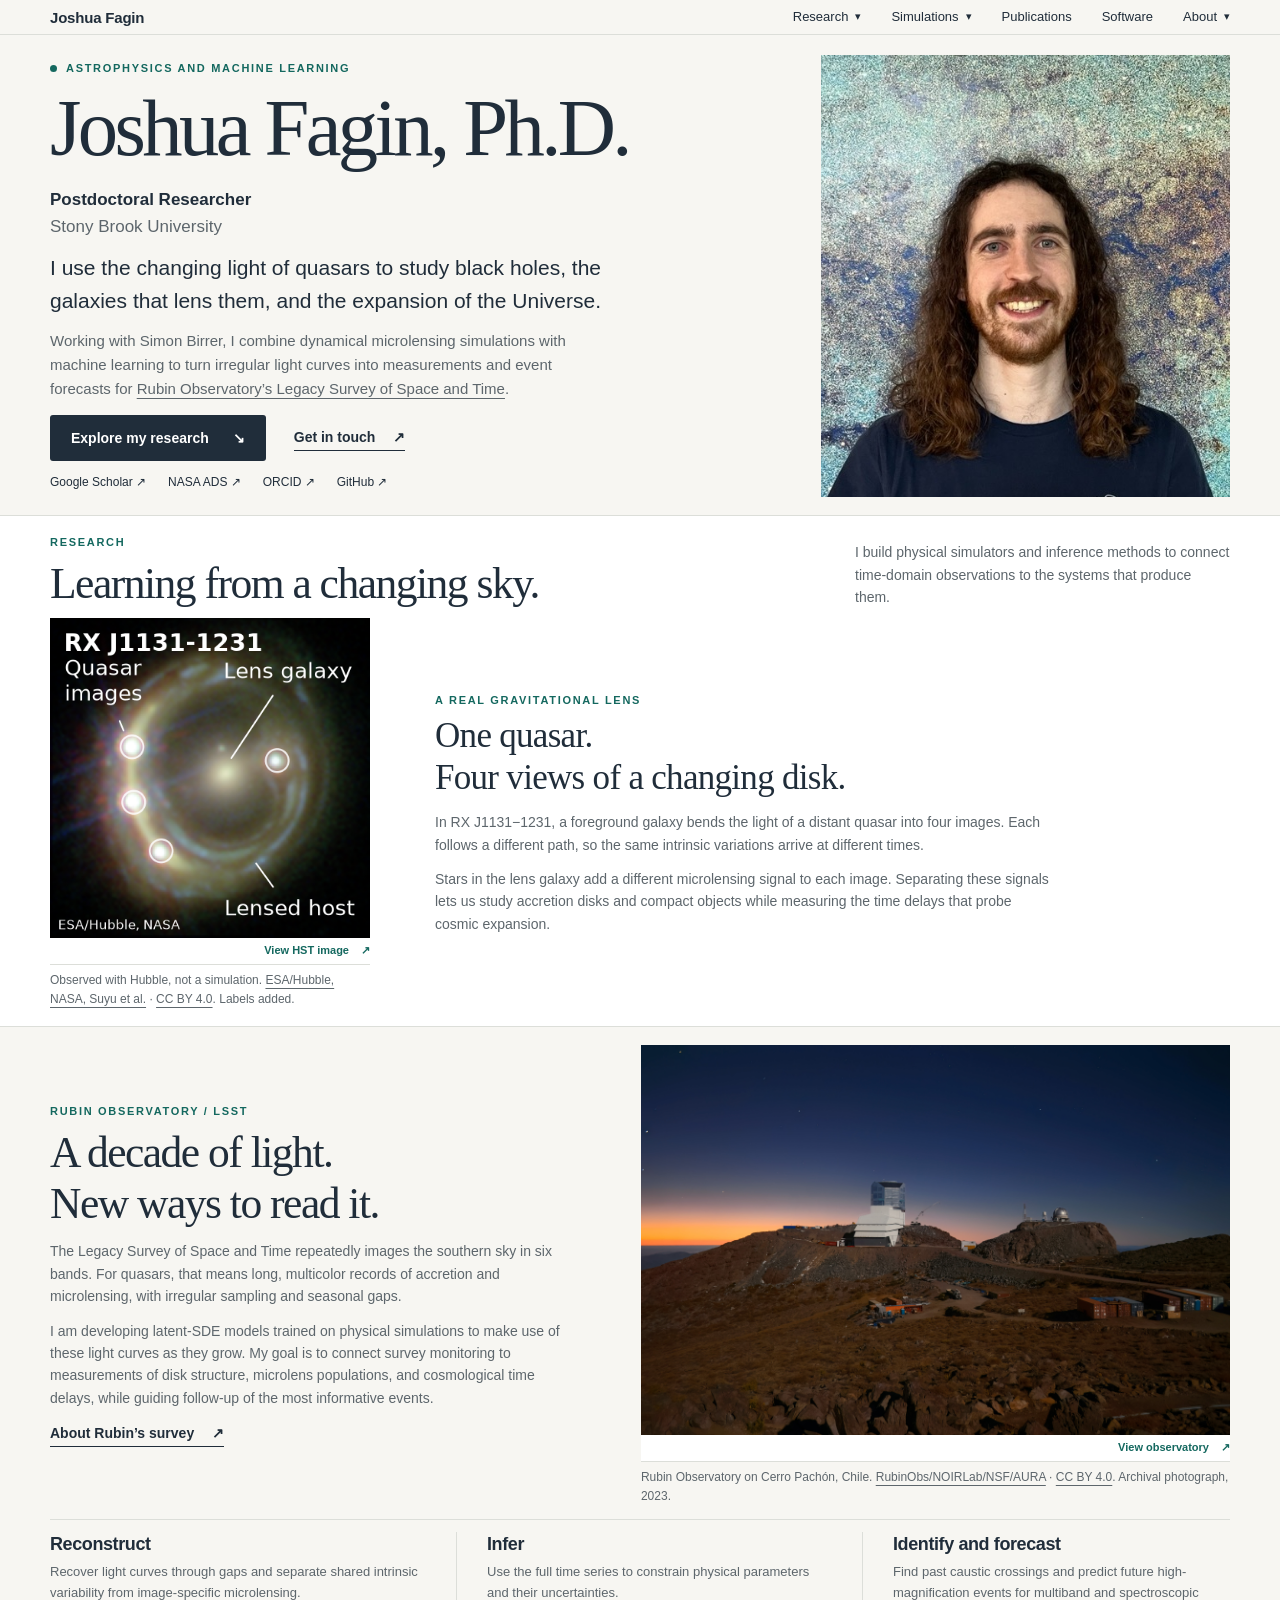
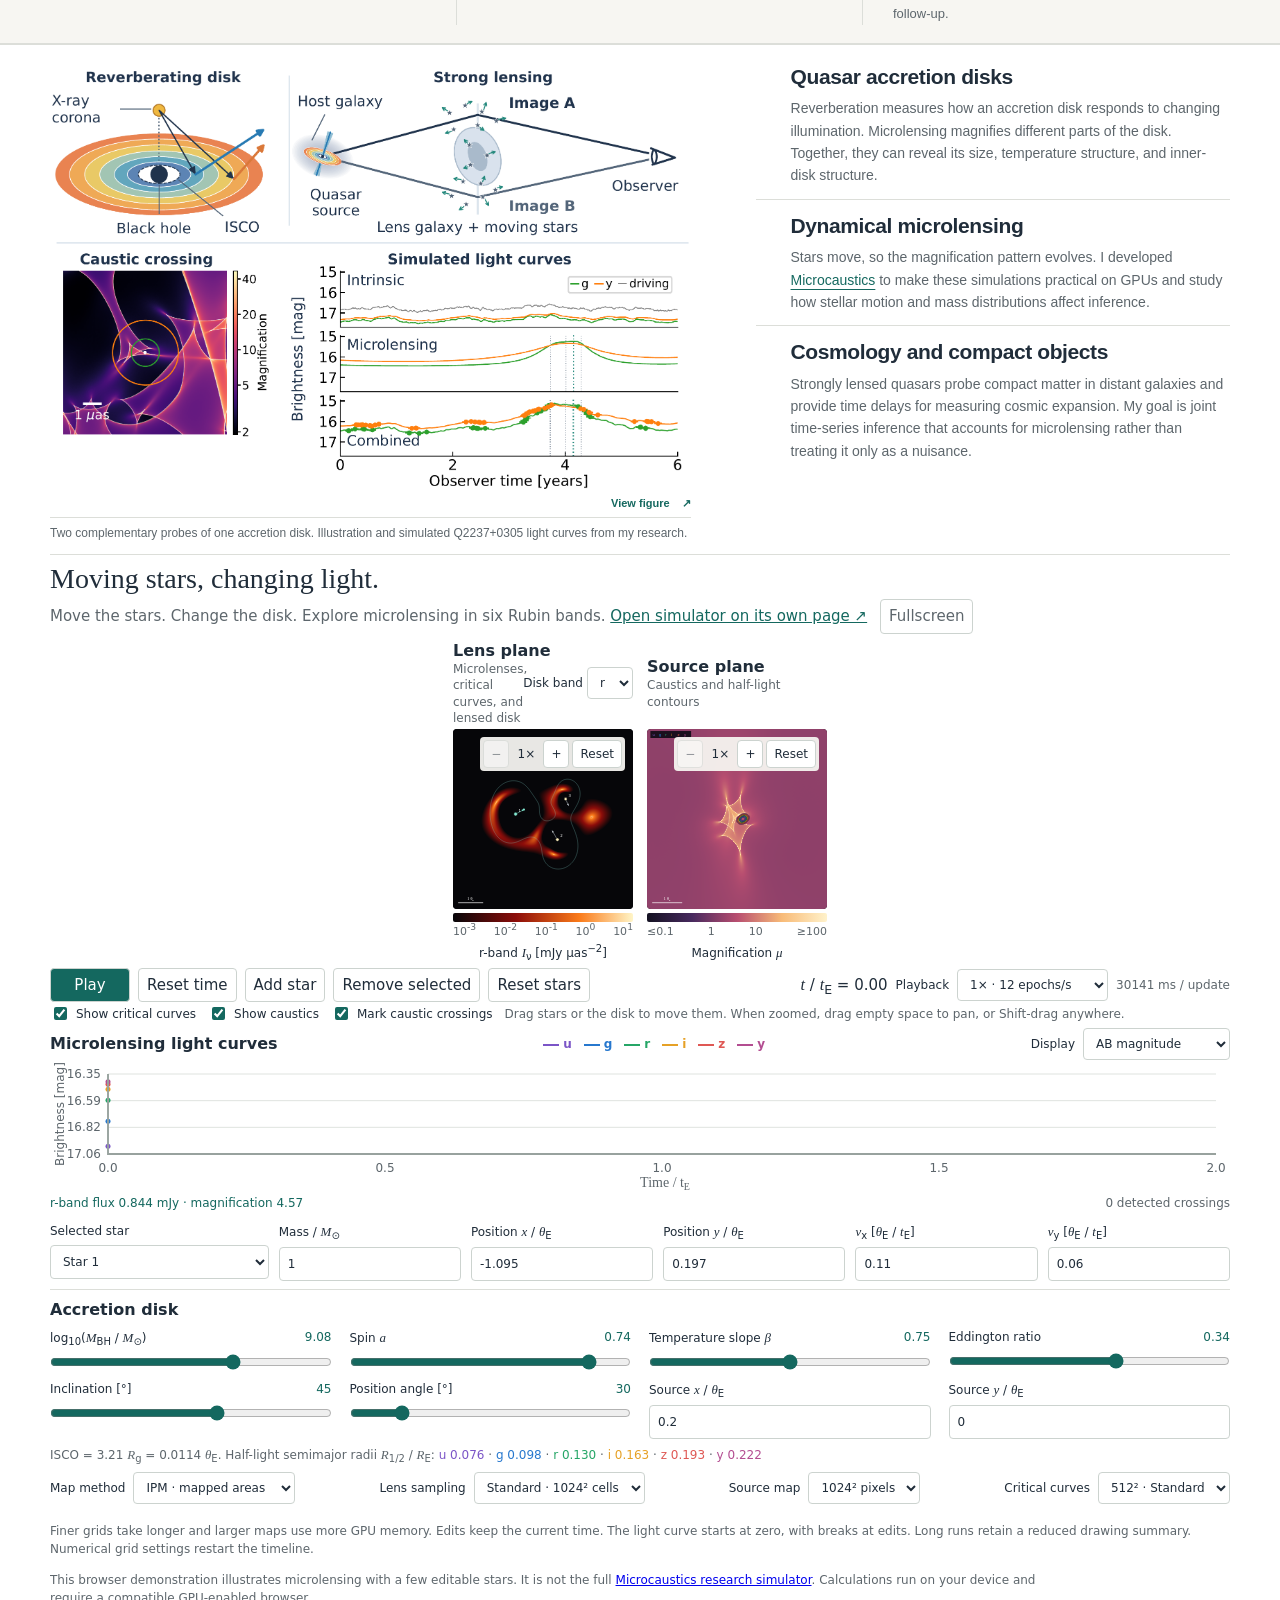
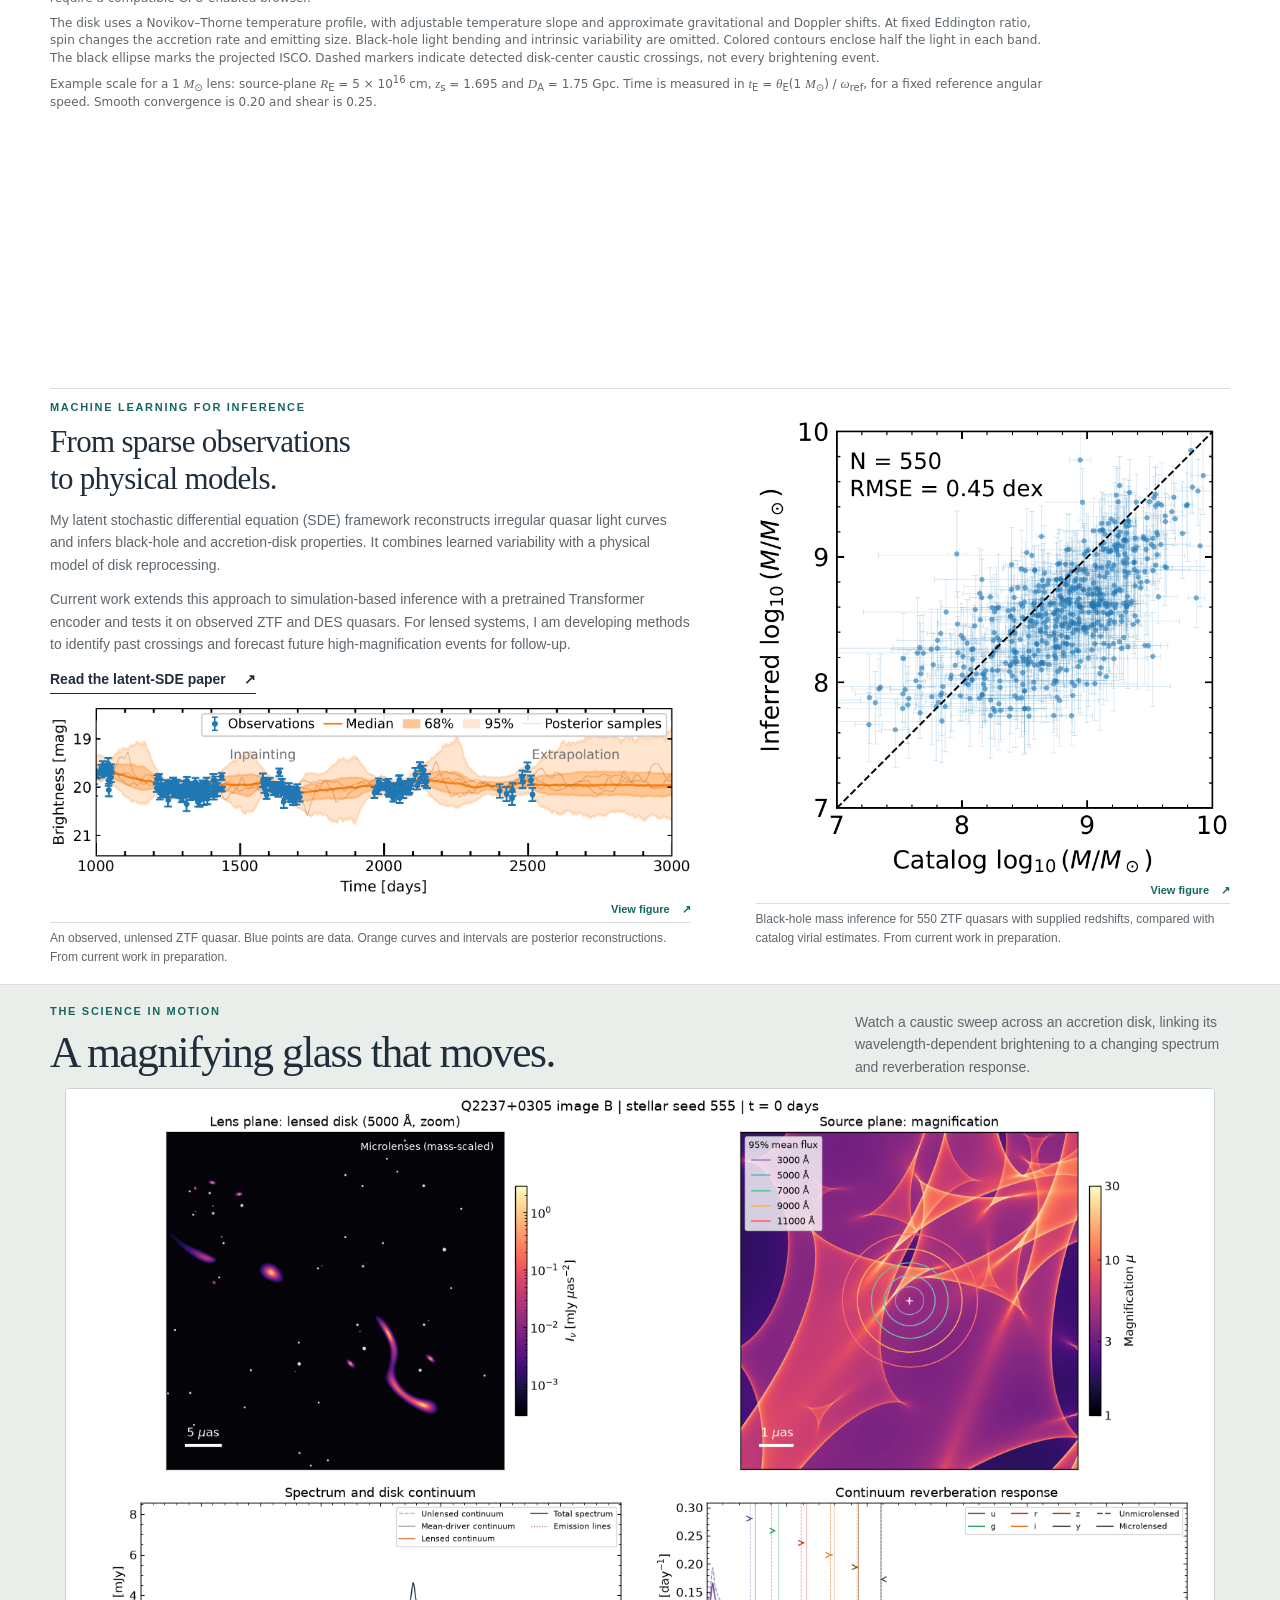
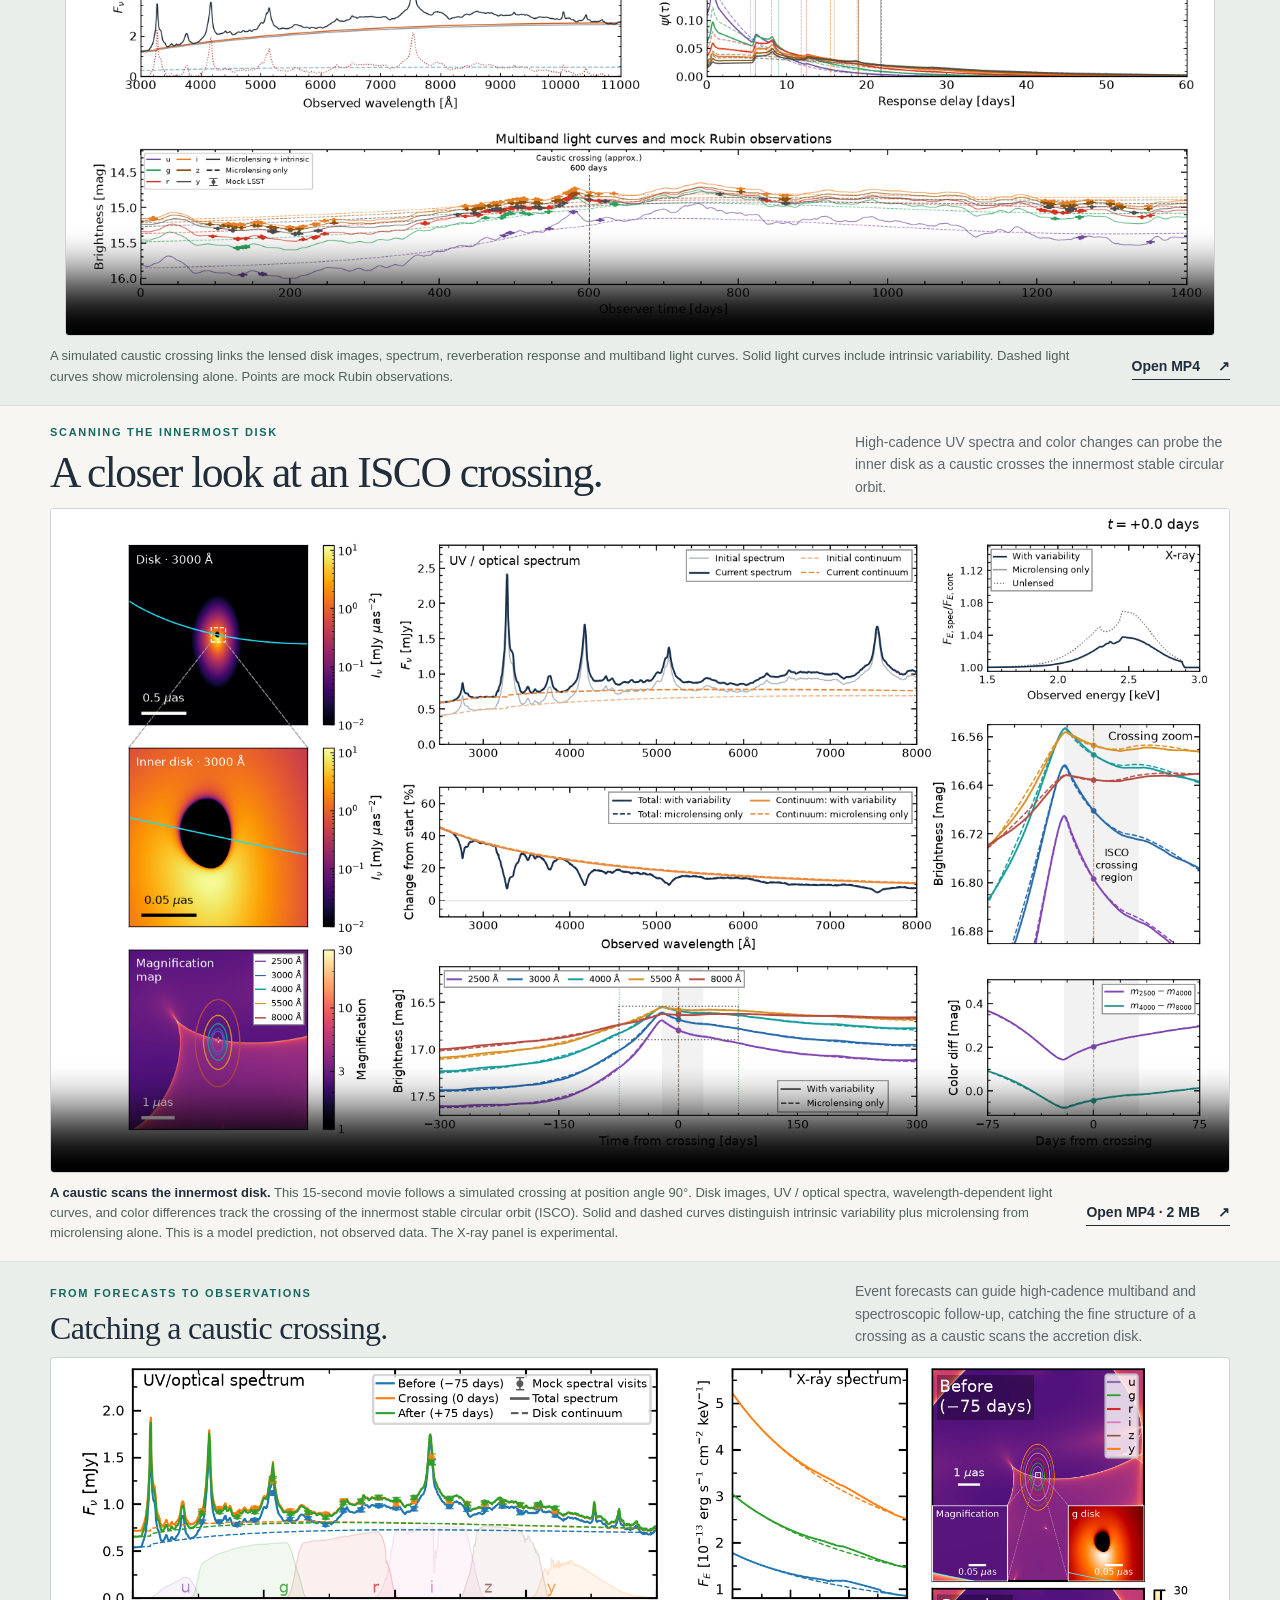
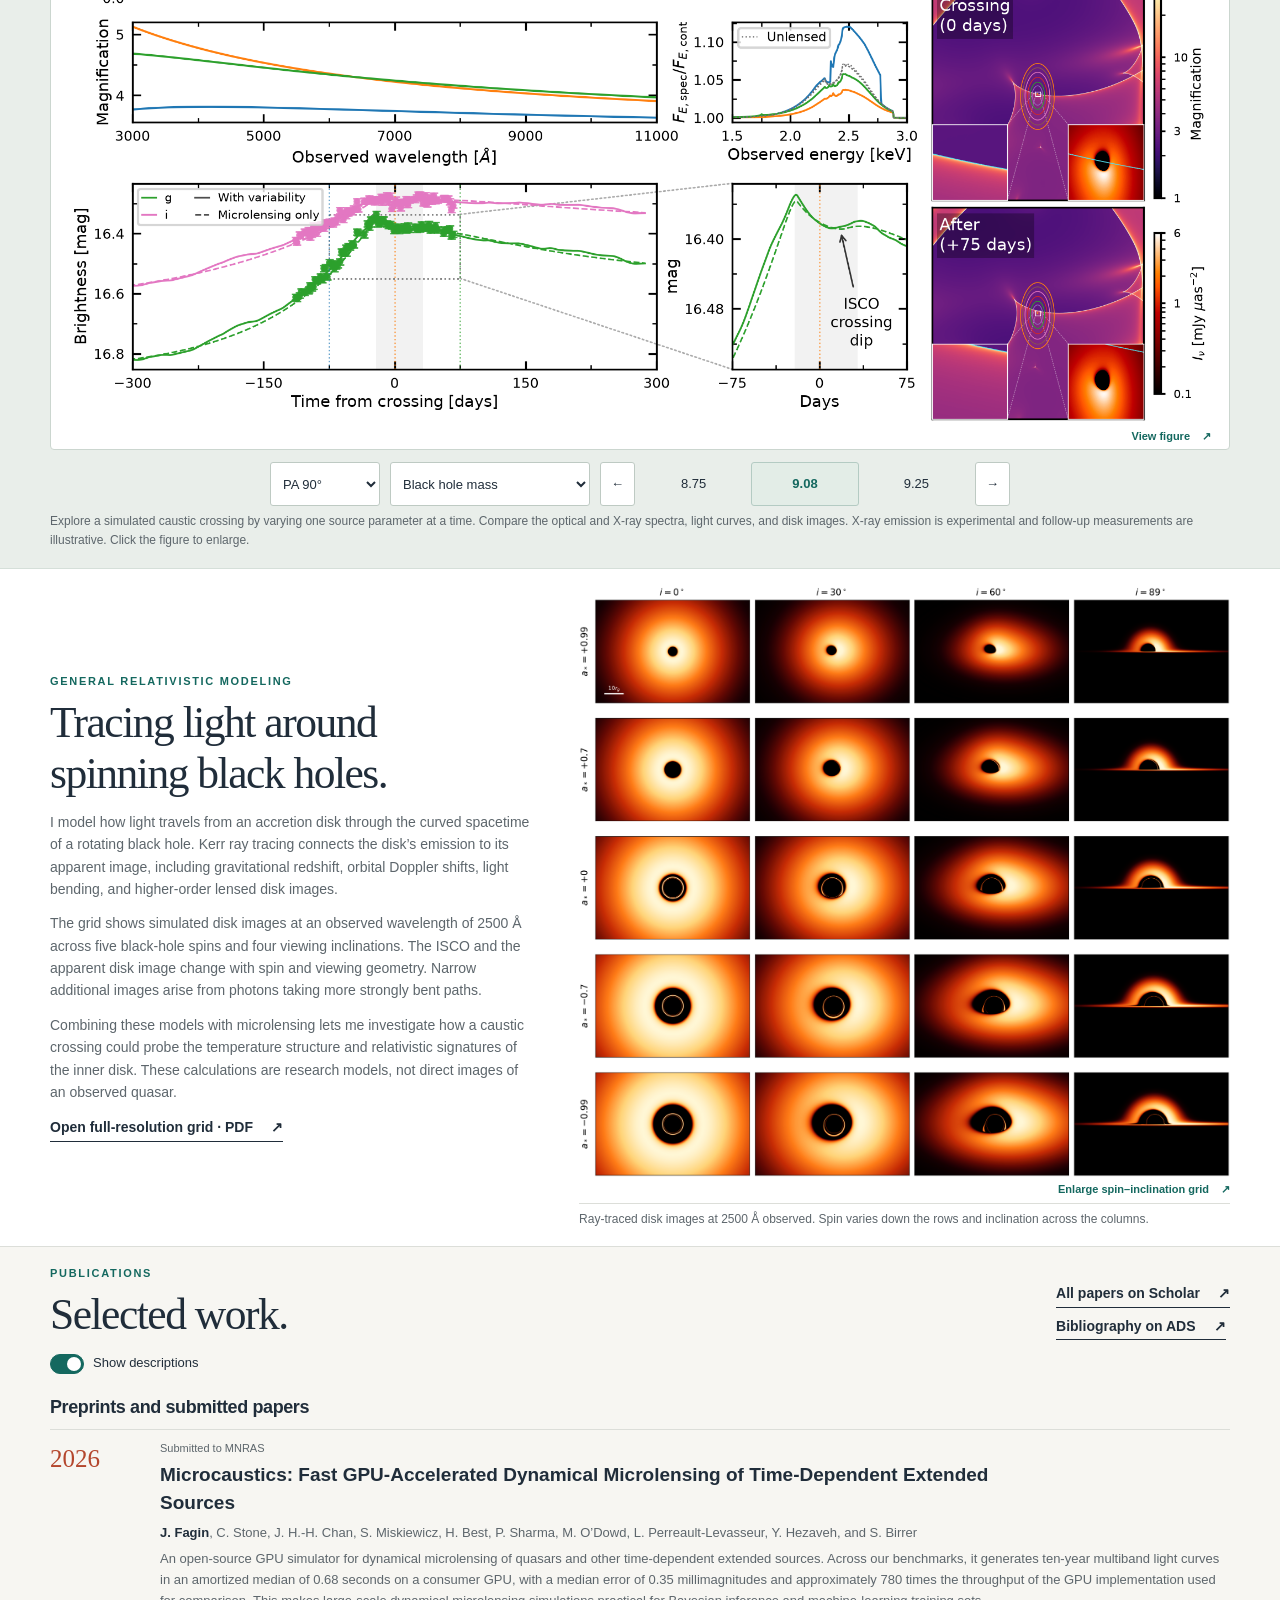
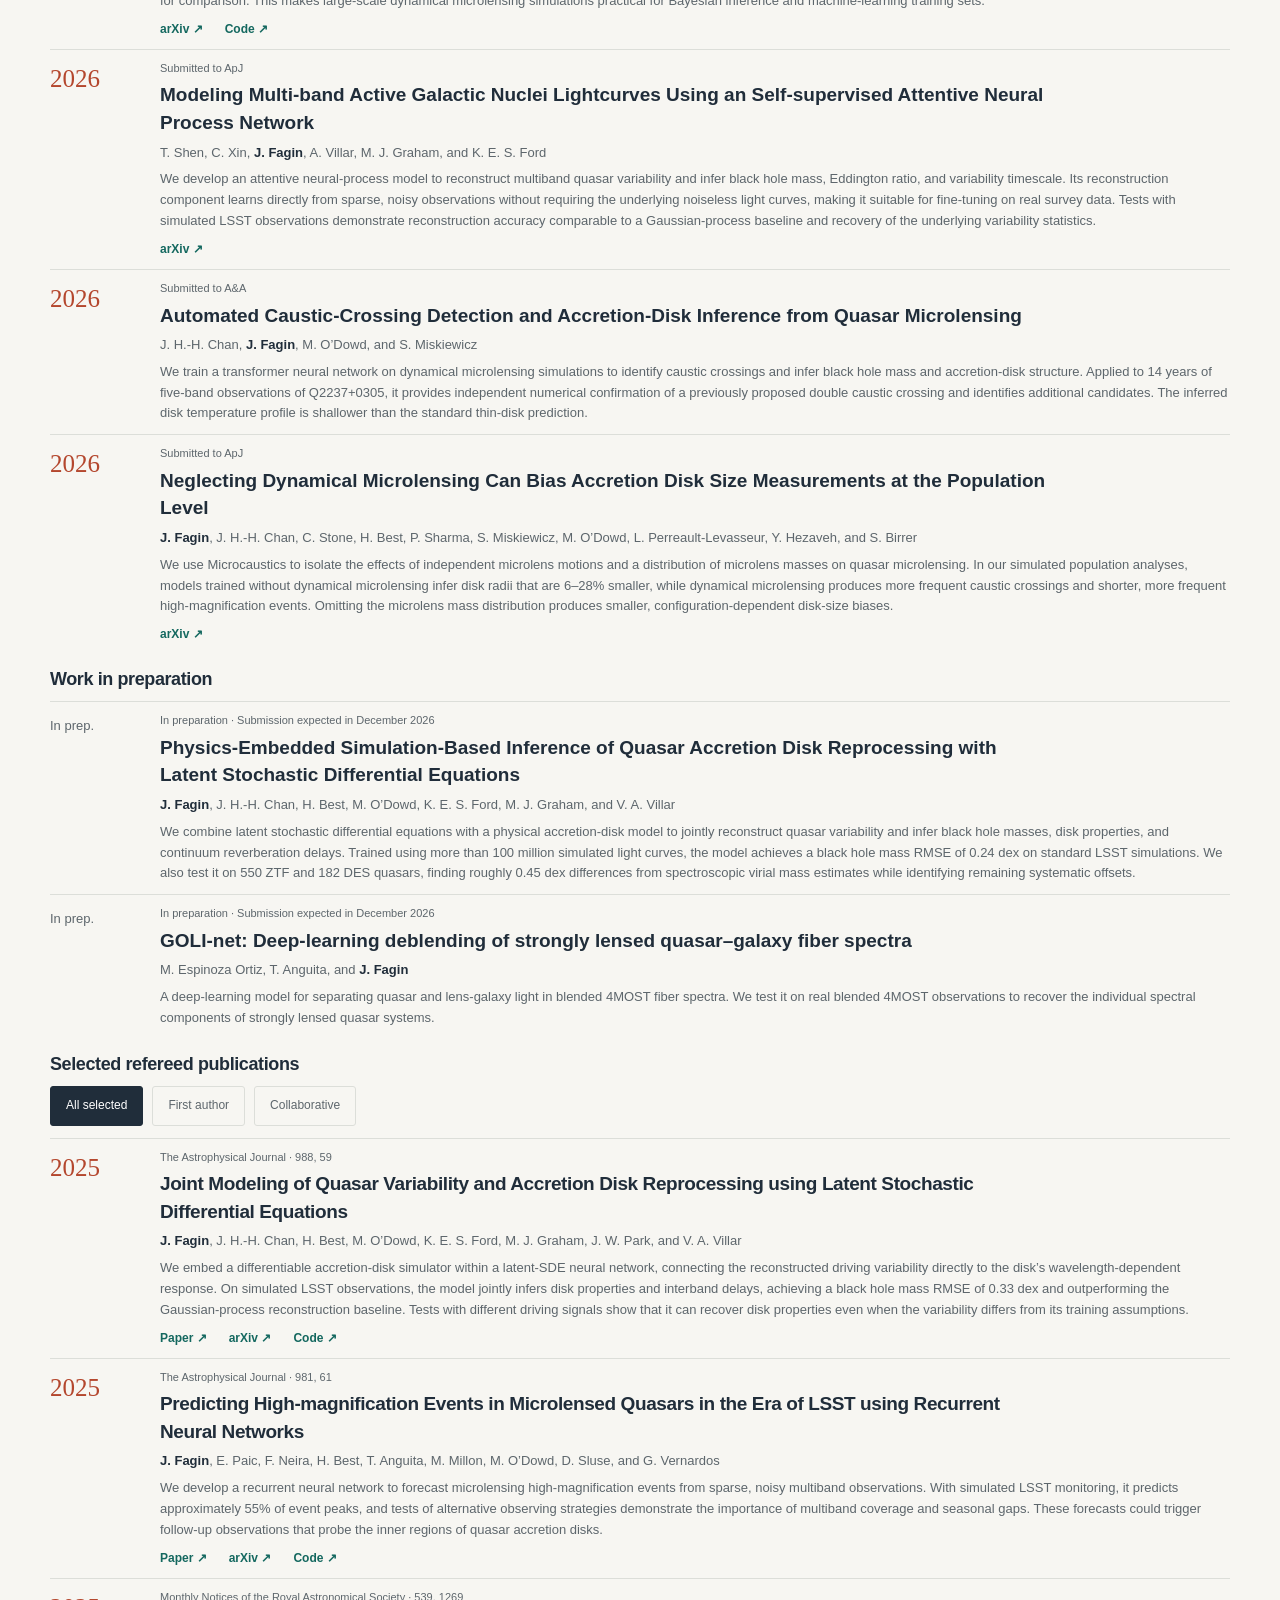
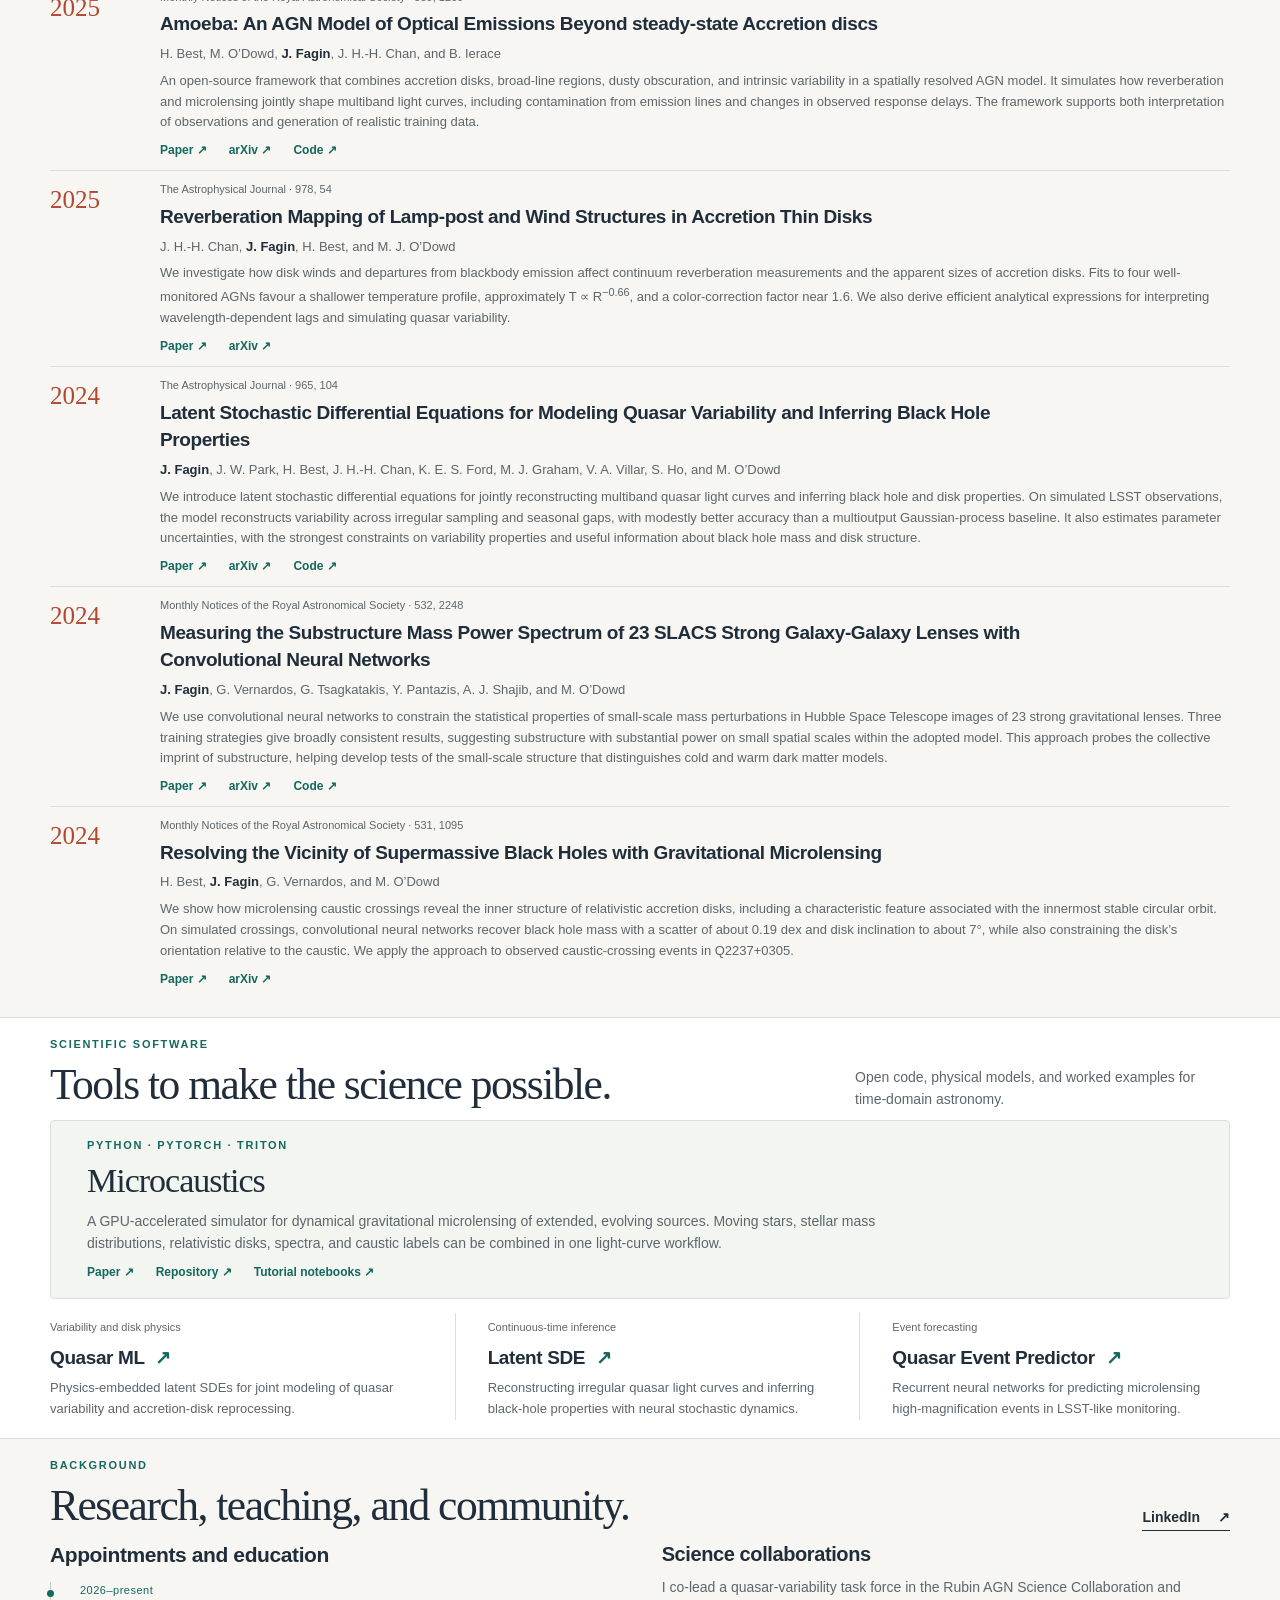
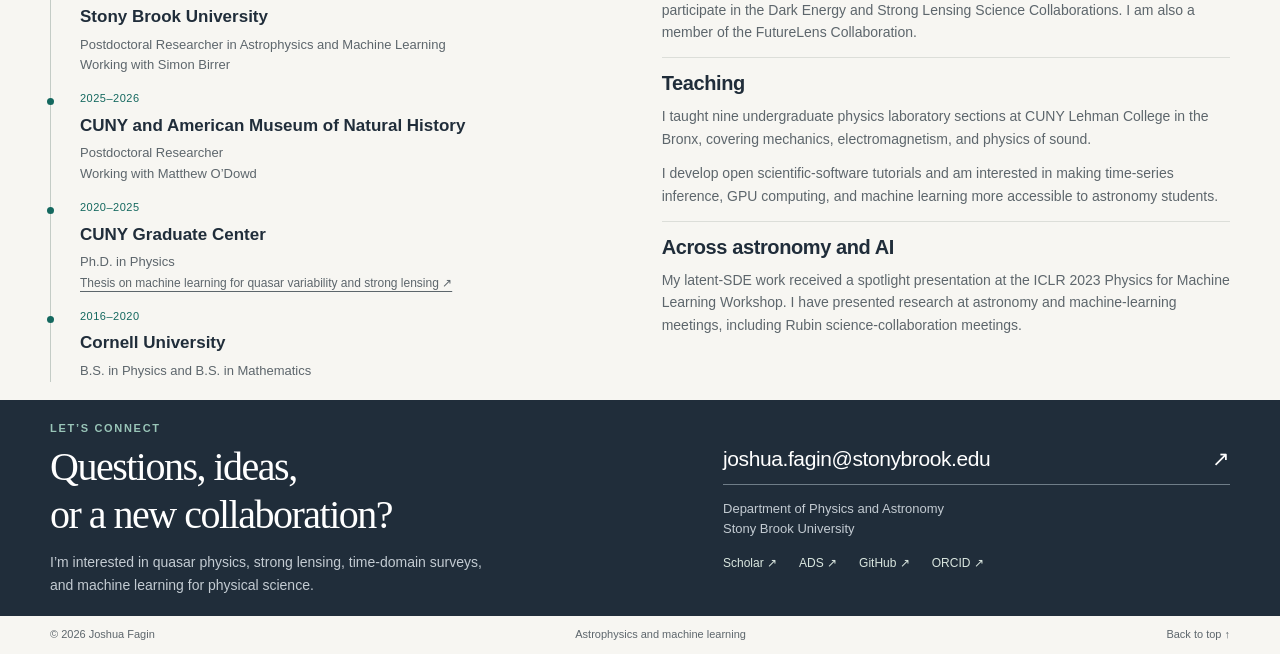
==== commit 8ca10518: "Update expected submission dates for manuscripts in preparation" ====
--- a/index.html
+++ b/index.html
@@ -352,10 +352,10 @@
         <h3>Work in preparation</h3>
         <ol class="publication-list">
           <li>
-            <div class="publication-year undated">In prep.</div><article><p class="publication-venue">In preparation</p><h4>Physics-Embedded Simulation-Based Inference of Quasar Accretion Disk Reprocessing with Latent Stochastic Differential Equations</h4><p class="publication-authors"><strong>J. Fagin</strong>, J. H.-H. Chan, H. Best, M. O’Dowd, K. E. S. Ford, M. J. Graham, and V. A. Villar</p><p>We combine latent stochastic differential equations with a physical accretion-disk model to jointly reconstruct quasar variability and infer black hole masses, disk properties, and continuum reverberation delays. Trained using more than 100 million simulated light curves, the model achieves a black hole mass RMSE of 0.24 dex on standard LSST simulations. We also test it on 550 ZTF and 182 DES quasars, finding roughly 0.45 dex differences from spectroscopic virial mass estimates while identifying remaining systematic offsets.</p></article>
-          </li>
-          <li>
-            <div class="publication-year undated">In prep.</div><article><p class="publication-venue">In preparation</p><h4>GOLI-net: Deep-learning deblending of strongly lensed quasar–galaxy fiber spectra</h4><p class="publication-authors">M. Espinoza Ortiz, T. Anguita, and <strong>J. Fagin</strong></p><p>A deep-learning model for separating quasar and lens-galaxy light in blended 4MOST fiber spectra. We test it on real blended 4MOST observations to recover the individual spectral components of strongly lensed quasar systems.</p></article>
+            <div class="publication-year undated">In prep.</div><article><p class="publication-venue">In preparation · Submission expected in December 2026</p><h4>Physics-Embedded Simulation-Based Inference of Quasar Accretion Disk Reprocessing with Latent Stochastic Differential Equations</h4><p class="publication-authors"><strong>J. Fagin</strong>, J. H.-H. Chan, H. Best, M. O’Dowd, K. E. S. Ford, M. J. Graham, and V. A. Villar</p><p>We combine latent stochastic differential equations with a physical accretion-disk model to jointly reconstruct quasar variability and infer black hole masses, disk properties, and continuum reverberation delays. Trained using more than 100 million simulated light curves, the model achieves a black hole mass RMSE of 0.24 dex on standard LSST simulations. We also test it on 550 ZTF and 182 DES quasars, finding roughly 0.45 dex differences from spectroscopic virial mass estimates while identifying remaining systematic offsets.</p></article>
+          </li>
+          <li>
+            <div class="publication-year undated">In prep.</div><article><p class="publication-venue">In preparation · Submission expected in December 2026</p><h4>GOLI-net: Deep-learning deblending of strongly lensed quasar–galaxy fiber spectra</h4><p class="publication-authors">M. Espinoza Ortiz, T. Anguita, and <strong>J. Fagin</strong></p><p>A deep-learning model for separating quasar and lens-galaxy light in blended 4MOST fiber spectra. We test it on real blended 4MOST observations to recover the individual spectral components of strongly lensed quasar systems.</p></article>
           </li>
         </ol>
       </section>
